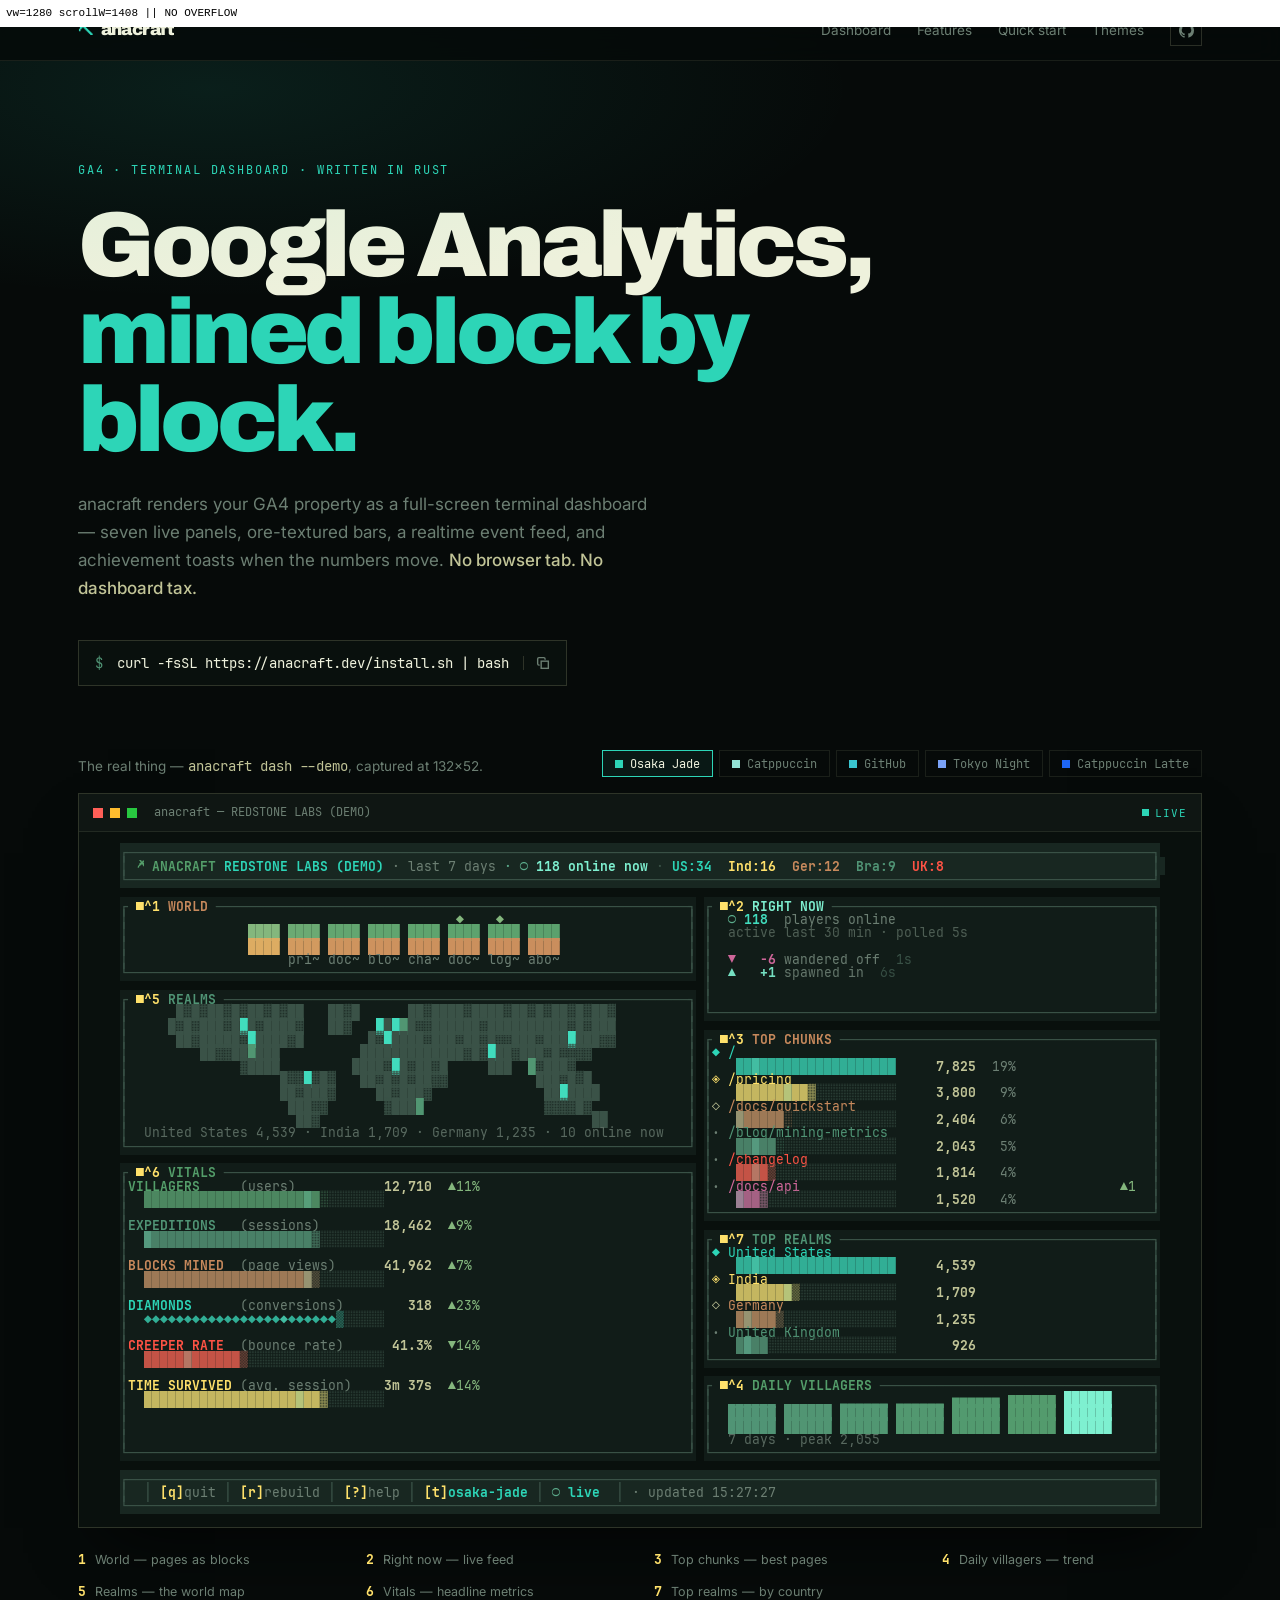
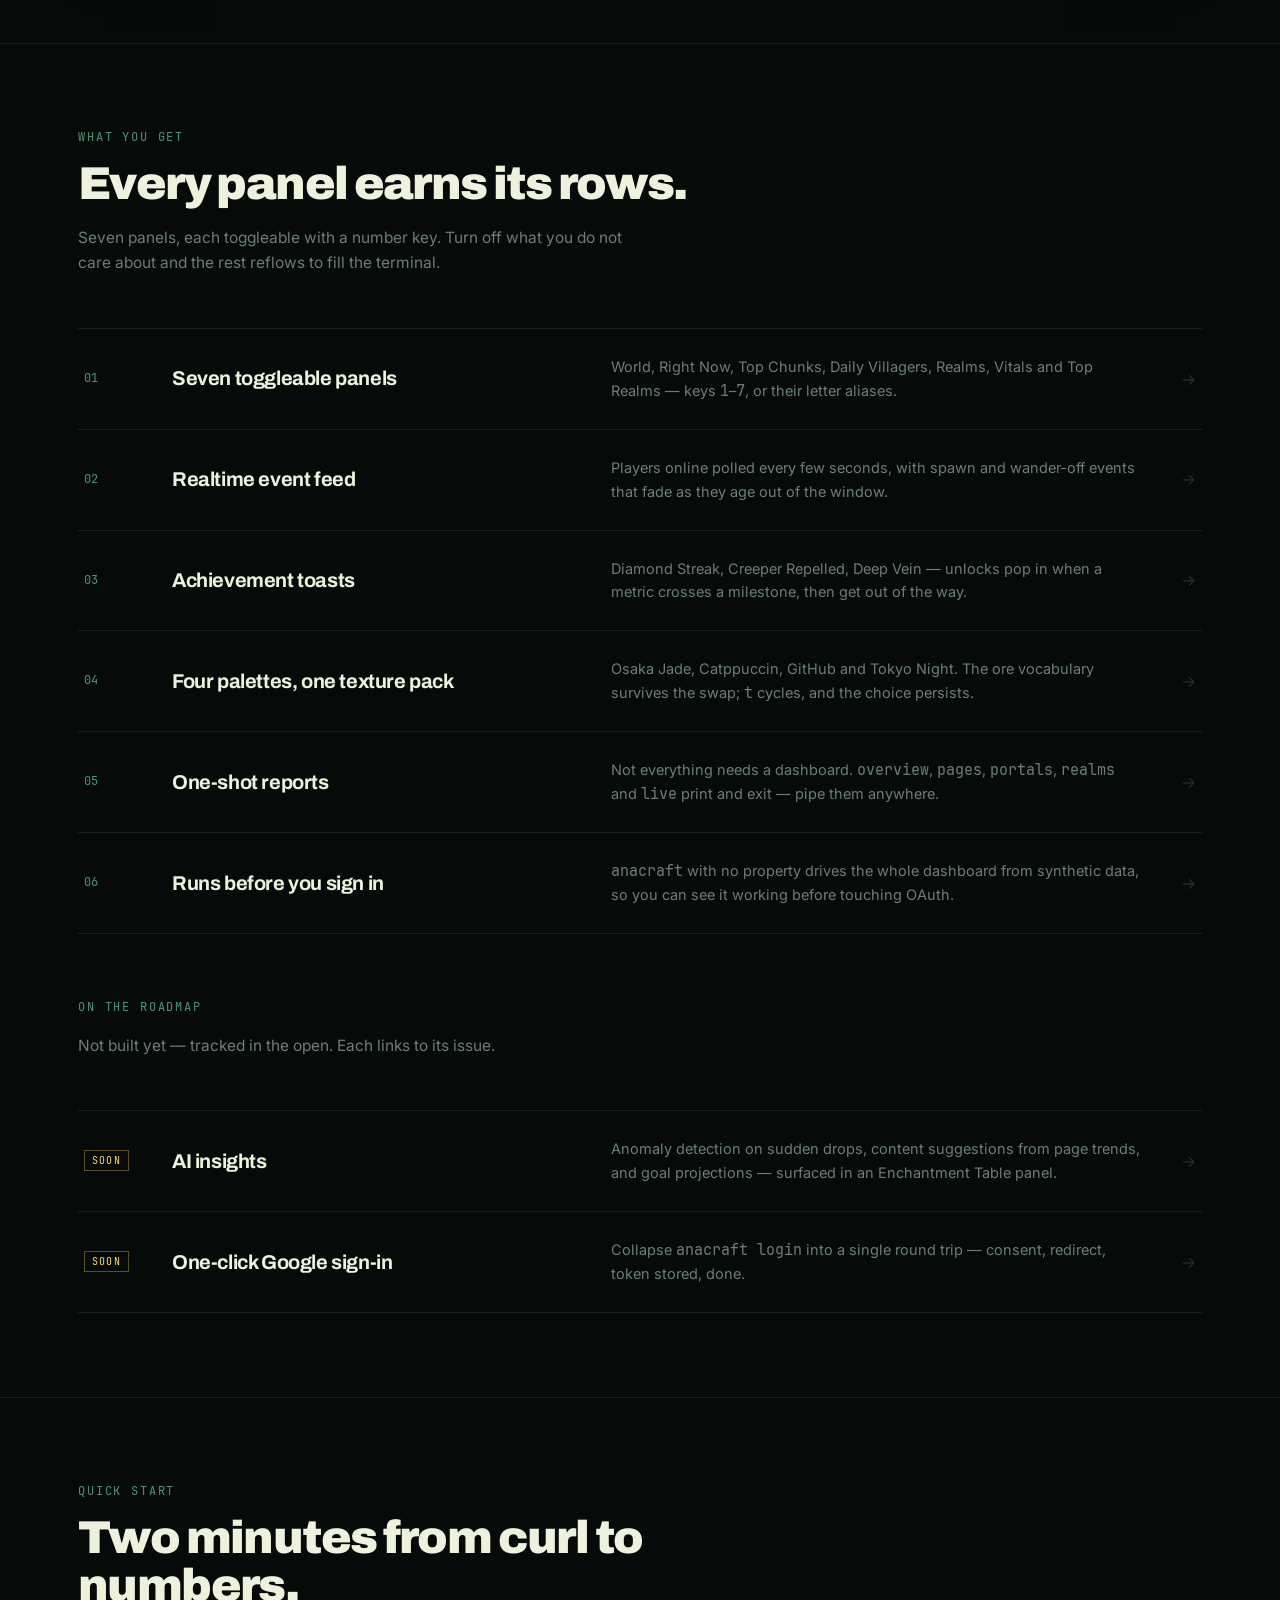
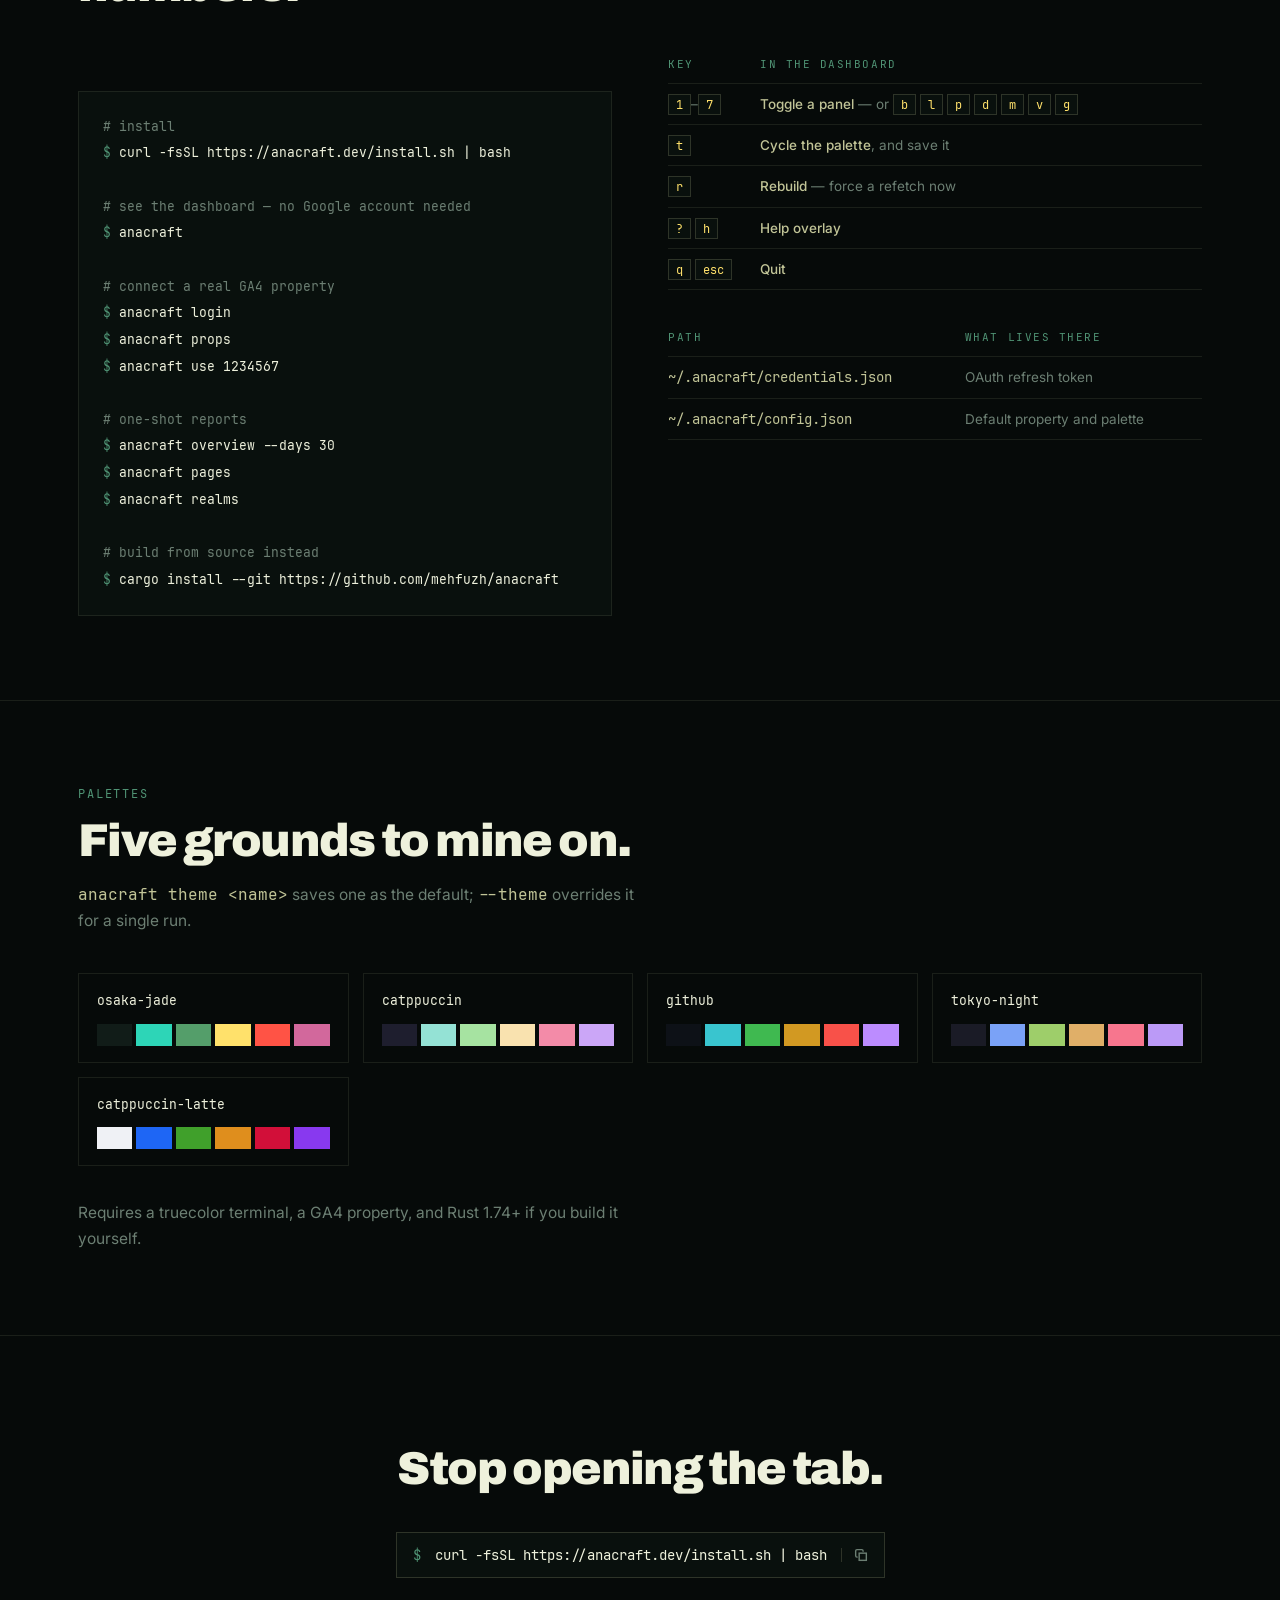
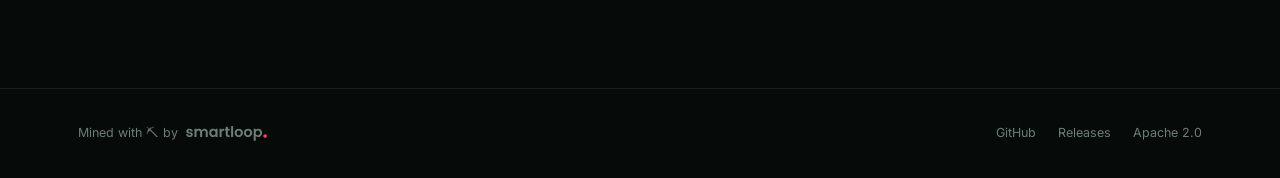
==== docs/_of.html @ c451dbb1 "feat: add catppuccin-latte light theme to website" ====
<!DOCTYPE html>
<html lang="en">
<head>
<meta charset="UTF-8">
<meta name="viewport" content="width=device-width, initial-scale=1.0">
<title>anacraft — Google Analytics, mined block by block</title>
<meta name="description" content="A terminal dashboard for Google Analytics 4. Seven live panels, five palettes, achievement toasts — GA4 without a browser tab.">
<link rel="canonical" href="https://anacraft.dev/">
<meta property="og:type" content="website">
<meta property="og:url" content="https://anacraft.dev/">
<meta property="og:title" content="anacraft — Google Analytics, mined block by block">
<meta property="og:description" content="A terminal dashboard for Google Analytics 4. Seven live panels, five palettes, achievement toasts — GA4 without a browser tab.">
<meta property="og:image" content="https://anacraft.dev/dash.png">
<meta name="twitter:card" content="summary_large_image">
<meta name="twitter:image" content="https://anacraft.dev/dash.png">
<link rel="icon" href="data:image/svg+xml,<svg xmlns='http://www.w3.org/2000/svg' viewBox='0 0 100 100'><text y='.9em' font-size='90'>⛏</text></svg>">
<link rel="preconnect" href="https://fonts.googleapis.com">
<link rel="preconnect" href="https://fonts.gstatic.com" crossorigin>
<link href="https://fonts.googleapis.com/css2?family=Archivo:wght@500;700;900&family=Inter:wght@400;500;600&display=swap" rel="stylesheet">
<style>
  /* JetBrains Mono is self-hosted rather than pulled from Google Fonts, whose
     subsets stop before U+2500 and so carry none of the box, block or shape
     glyphs the dashboard is drawn with. Those fell back to another face at
     1.003x the advance, and over a 130-cell row that drift pulled the borders
     off their corners. The full font has all of them at exactly 0.6em.
     font-display:block, because a character grid briefly invisible beats a
     character grid briefly misaligned. */
  @font-face {
    font-family: 'JetBrains Mono'; font-style: normal; font-weight: 400;
    font-display: block; src: url('fonts/JetBrainsMono-Regular.woff2') format('woff2');
  }
  @font-face {
    font-family: 'JetBrains Mono'; font-style: normal; font-weight: 700;
    font-display: block; src: url('fonts/JetBrainsMono-Bold.woff2') format('woff2');
  }
  :root {
    --ground: #060a09;
    --ink: #09100d;
    --panel: #0d1512;
    --line: rgba(193,196,151,.11);
    --line-2: rgba(193,196,151,.20);
    --fg: #c1c497;
    --white: #eef1dc;
    --dim: #6c7f73;
    --jade: #2dd5b7;
    --jade-deep: #509475;
    --gold: #ffe16b;
    --coral: #ff5345;
    --mono: 'JetBrains Mono', ui-monospace, SFMono-Regular, Menlo, Consolas, monospace;
  }
  * { margin: 0; padding: 0; box-sizing: border-box; }
  html { scroll-behavior: smooth; scroll-padding-top: 84px; }
  body {
    font-family: 'Inter', -apple-system, BlinkMacSystemFont, 'Segoe UI', sans-serif;
    background: var(--ground);
    color: var(--fg);
    line-height: 1.65;
    -webkit-font-smoothing: antialiased;
    overflow-x: hidden;
  }
  a { color: inherit; text-decoration: none; }
  ::selection { background: var(--jade); color: #04120e; }

  .wrap { max-width: 1180px; margin: 0 auto; padding: 0 28px; }

  /* ── nav ───────────────────────────────────────────── */
  nav {
    position: sticky; top: 0; z-index: 50;
    background: rgba(6,10,9,.82);
    backdrop-filter: blur(14px);
    border-bottom: 1px solid var(--line);
  }
  .nav-in { display: flex; align-items: center; gap: 32px; height: 60px; }
  .brand {
    font-family: 'Archivo', sans-serif; font-weight: 900;
    font-size: 17px; letter-spacing: -.03em; color: var(--white);
    display: flex; align-items: center; gap: 8px;
  }
  .brand .pick { color: var(--jade); font-size: 15px; }
  .nav-links { display: flex; align-items: center; gap: 26px; margin-left: auto; font-size: 13.5px; color: var(--dim); }
  .nav-links a { transition: color .15s; }
  .nav-links a:hover { color: var(--white); }
  .nav-gh {
    display: inline-flex; align-items: center; justify-content: center;
    width: 32px; height: 32px; color: var(--dim);
    border: 1px solid var(--line-2);
    transition: border-color .15s, color .15s;
  }
  .nav-gh svg { width: 15px; height: 15px; fill: currentColor; }
  .nav-gh:hover { border-color: var(--jade); color: var(--jade); }
  .nav-gh.heart:hover { border-color: var(--coral); color: var(--coral); }
  /* the two marks read as a pair, not as two more nav links */
  .nav-links .nav-gh + .nav-gh { margin-left: -18px; }
  @media (max-width: 720px) { .nav-links a:not(.nav-gh) { display: none; } }

  /* ── hero ──────────────────────────────────────────── */
  .hero { padding: 100px 0 56px; position: relative; }
  .hero::before {
    content: ''; position: absolute; inset: -20% -10% 40%;
    background: radial-gradient(60% 55% at 22% 30%, rgba(45,213,183,.10), transparent 70%);
    pointer-events: none;
  }
  .eyebrow {
    font-family: var(--mono); font-size: 11.5px; letter-spacing: .16em;
    text-transform: uppercase; color: var(--jade); margin-bottom: 22px;
  }
  h1 {
    font-family: 'Archivo', sans-serif; font-weight: 900;
    font-size: clamp(34px, 7.4vw, 92px); line-height: .95;
    letter-spacing: -.045em; color: var(--white); max-width: 15ch;
  }
  h1 em { font-style: normal; color: var(--jade); }
  .lede {
    margin-top: 26px; max-width: 52ch; font-size: 17px; color: var(--dim);
  }
  .lede b { color: var(--fg); font-weight: 500; }

  .cta { display: flex; flex-wrap: wrap; align-items: center; gap: 14px; margin-top: 38px; }
  .install {
    display: inline-flex; align-items: center; gap: 14px; max-width: 100%;
    text-align: left; flex-wrap: wrap; row-gap: 4px;
    background: var(--ink); border: 1px solid var(--line-2);
    border-radius: 0; padding: 13px 16px; cursor: pointer;
    font-family: var(--mono); font-size: 13.5px;
    transition: border-color .15s, background .15s;
  }
  .install:hover { border-color: var(--jade); background: #0b1512; }
  .install .p { color: var(--jade-deep); }
  .install .c { color: var(--white); overflow-wrap: anywhere; }
  .install .copy {
    display: inline-flex; align-items: center; color: var(--dim);
    border-left: 1px solid var(--line-2); padding-left: 12px;
  }
  .install .copy svg { width: 14px; height: 14px; fill: none; stroke: currentColor;
    stroke-width: 1.6; stroke-linecap: square; }
  .install .copy .tick { display: none; }
  .install:hover .copy { color: var(--jade); }
  .install.done .copy { color: var(--jade); }
  .install.done .copy .sheet { display: none; }
  .install.done .copy .tick { display: block; }

  /* ── dashview ──────────────────────────────────────── */
  .dashview { padding: 8px 0 40px; }
  .dash-head {
    display: flex; align-items: flex-end; gap: 20px; flex-wrap: wrap;
    margin-bottom: 16px;
  }
  .dash-head p { font-size: 13.5px; color: var(--dim); }
  .tabs { display: flex; flex-wrap: wrap; gap: 6px; margin-left: auto; }
  .tabs button {
    font-family: var(--mono); font-size: 11.5px; color: var(--dim);
    background: none; border: 1px solid var(--line); border-radius: 0;
    padding: 5px 12px; cursor: pointer; transition: all .15s;
    display: inline-flex; align-items: center; gap: 7px;
  }
  .tabs button .sw { width: 8px; height: 8px; border-radius: 0; }
  .tabs button:hover { border-color: var(--line-2); color: var(--fg); }
  .tabs button[aria-selected="true"] { color: var(--white); border-color: var(--jade); background: rgba(45,213,183,.07); }

  .term {
    border: 1px solid var(--line-2); border-radius: 0; overflow: hidden;
    box-shadow: 0 30px 70px -30px rgba(0,0,0,.9);
    transition: background .25s;
  }
  .term-bar {
    display: flex; align-items: center; gap: 7px;
    padding: 9px 14px; border-bottom: 1px solid var(--line);
    background: rgba(255,255,255,.025);
  }
  .term-bar i { width: 10px; height: 10px; border-radius: 0; background: var(--line-2); }
  .term-bar i:nth-child(1) { background: #ff5f57; }
  .term-bar i:nth-child(2) { background: #febc2e; }
  .term-bar i:nth-child(3) { background: #28c840; }
  .term-bar span {
    font-family: var(--mono); font-size: 11.5px; color: var(--dim); margin-left: 10px;
  }
  .term-bar .live {
    margin-left: auto; display: inline-flex; align-items: center; gap: 6px;
    font-family: var(--mono); font-size: 11px; color: var(--jade);
    letter-spacing: .1em; text-transform: uppercase;
  }
  .term-bar .live b { width: 7px; height: 7px; border-radius: 0; background: var(--jade); animation: pulse 1.8s ease-in-out infinite; }
  @keyframes pulse { 0%,100% { opacity: 1; transform: scale(1); } 50% { opacity: .35; transform: scale(.75); } }
  .term-scroll { overflow-x: auto; padding: 14px; }
  .dash {
    font-family: var(--mono); font-weight: 400;
    /* Cell backgrounds are painted as one plate underneath a second plate of
       glyphs, the order a terminal composites in. Painting them per-cell
       instead lets each row's background cover the bottom of the row above,
       which both breaks the box-drawing borders into dashes and clips
       descenders — and no line-height escapes that, since the backgrounds
       tile only when the glyphs gap and vice versa. Two plates lets the line
       box sit at 1, where JetBrains Mono's box-drawing joins exactly.

       0.6em advance x 13.3333px puts every column on a whole 8px, so the
       grid stays on the pixel grid too. */
    font-size: clamp(5.6px, 1.14vw, 13.3333px); line-height: 1;
    font-variant-ligatures: none;
    position: relative;
    white-space: pre; display: block; width: max-content;
    padding: 0; margin: 0 auto;
  }
  .dash b { font-weight: 400; }
  .dash .lyr { display: block; white-space: pre; }
  /* The plate order has to be explicit: an absolutely positioned box paints
     above static in-flow siblings, so without this the backgrounds cover the
     glyphs entirely. */
  .dash .bgl { position: absolute; top: 0; left: 0; z-index: 0; color: transparent; }
  .dash .fgl { position: relative; z-index: 1; }
  /* U+26CF is absent from JetBrains Mono, so it falls back to an emoji face
     that is wider than its cells. Pin it to the width the terminal gave it. */
  .dash .wide { display: inline-block; overflow: hidden; vertical-align: top; }
  .dash[hidden] { display: none; }
  .legend {
    display: grid; grid-template-columns: repeat(auto-fit, minmax(240px, 1fr));
    gap: 12px 28px; margin-top: 22px; align-items: start;
    font-size: 12.5px; color: var(--dim);
  }
  .legend div { display: flex; gap: 9px; }
  .legend b { font-family: var(--mono); color: var(--gold); font-weight: 700; flex: none; }

  /* ── sections ──────────────────────────────────────── */
  section { padding: 84px 0; border-top: 1px solid var(--line); }
  .sec-label {
    font-family: var(--mono); font-size: 11.5px; letter-spacing: .16em;
    text-transform: uppercase; color: var(--jade-deep); margin-bottom: 14px;
  }
  h2 {
    font-family: 'Archivo', sans-serif; font-weight: 900;
    font-size: clamp(26px, 4vw, 46px); line-height: 1.04;
    letter-spacing: -.035em; color: var(--white); max-width: 20ch;
  }
  .sec-sub { margin-top: 16px; max-width: 56ch; font-size: 15.5px; color: var(--dim); }

  /* feature rows */
  .rows { margin-top: 52px; border-top: 1px solid var(--line); }
  .row {
    display: grid; grid-template-columns: 64px 1.05fr 1.35fr 28px;
    gap: 24px; align-items: center;
    padding: 26px 6px; border-bottom: 1px solid var(--line);
    transition: background .18s, padding .18s;
  }
  .row:hover { background: rgba(45,213,183,.035); }
  .row .n { font-family: var(--mono); font-size: 12px; color: var(--jade-deep); }
  .row h3 {
    font-family: 'Archivo', sans-serif; font-weight: 700; font-size: 20px;
    letter-spacing: -.02em; color: var(--white);
  }
  .row p { font-size: 14.5px; color: var(--dim); }
  .row .arw { justify-self: end; color: var(--line-2); transition: color .18s, transform .18s; }
  .row:hover .arw { color: var(--jade); transform: translateX(4px); }
  @media (max-width: 760px) {
    .row { grid-template-columns: 40px 1fr; }
    .row .arw { display: none; }
    .row p { grid-column: 2; }
  }

  .row.soon { text-decoration: none; }
  .row.soon:hover { background: rgba(255,225,107,.045); }
  .row.soon:hover .arw { color: var(--gold); }
  .tag {
    font-family: var(--mono); font-size: 10px; letter-spacing: .12em;
    text-transform: uppercase; color: var(--gold);
    border: 1px solid rgba(255,225,107,.32); padding: 3px 7px; white-space: nowrap;
  }

  /* code block */
  .code {
    background: var(--ink); border: 1px solid var(--line);
    border-radius: 0; padding: 22px 24px; overflow-x: auto;
    font-family: var(--mono); font-size: 13px; line-height: 2.05;
    margin-top: 36px;
  }
  .code .c { color: var(--jade-deep); }
  .code .d { color: var(--dim); }
  .code .w { color: var(--white); }

  /* two-up */
  .two { display: grid; grid-template-columns: 1fr 1fr; gap: 56px; margin-top: 44px; }
  @media (max-width: 820px) { .two { grid-template-columns: 1fr; gap: 40px; } }
  .keys { width: 100%; border-collapse: collapse; font-size: 13.5px; }
  .keys th {
    text-align: left; font-family: var(--mono); font-weight: 400; font-size: 11px;
    letter-spacing: .14em; text-transform: uppercase; color: var(--jade-deep);
    padding-bottom: 10px; border-bottom: 1px solid var(--line);
  }
  .keys td { padding: 9px 0; border-bottom: 1px solid var(--line); color: var(--dim); }
  .keys td:first-child { width: 92px; }
  .keys kbd {
    font-family: var(--mono); font-size: 11.5px; color: var(--gold);
    border: 1px solid var(--line-2); border-radius: 0; padding: 2px 7px;
    background: var(--ink);
  }
  .keys td b { color: var(--fg); font-weight: 500; }

  /* palettes */
  .pals { display: grid; grid-template-columns: repeat(auto-fit, minmax(230px, 1fr)); gap: 14px; margin-top: 40px; }
  .pal { border: 1px solid var(--line); border-radius: 0; padding: 16px 18px; }
  .pal .nm { font-family: var(--mono); font-size: 13px; color: var(--white); }
  .pal .sw { display: flex; gap: 4px; margin-top: 12px; }
  .pal .sw i { width: 100%; height: 22px; border-radius: 0; }

  /* closing cta */
  .close { text-align: center; padding: 110px 0; border-top: 1px solid var(--line); }
  .close h2 { margin: 0 auto; max-width: 16ch; }
  .close .cta { justify-content: center; }

  footer {
    border-top: 1px solid var(--line); padding: 34px 0;
    display: flex; flex-wrap: wrap; gap: 16px; align-items: center;
    font-size: 12.5px; color: var(--dim);
  }
  footer .r { margin-left: auto; display: flex; gap: 22px; }
  footer a:hover { color: var(--jade); }
  footer .by { display: inline-flex; align-items: center; gap: 8px; }
  .sl { display: inline-flex; align-items: center; color: var(--dim); transition: color .15s; }
  .sl:hover { color: var(--white); }
  .sl-logo { height: 15px; width: auto; display: block; }

  @media (max-width: 560px) {
    .wrap { padding: 0 18px; }
    .hero { padding: 64px 0 40px; }
    section { padding: 60px 0; }
    .close { padding: 76px 0; }
    .install { font-size: 12px; padding: 12px 14px; gap: 10px; }
    .dash-head { gap: 12px; }
    .tabs { margin-left: 0; }
    .code { font-size: 11.5px; padding: 18px 16px; }
    footer .r { margin-left: 0; flex-wrap: wrap; }
  }
</style>
</head>
<body>

<nav>
  <div class="wrap nav-in">
    <a class="brand" href="/"><span class="pick">⛏</span> anacraft</a>
    <div class="nav-links">
      <a href="#dashboard">Dashboard</a>
      <a href="#features">Features</a>
      <a href="#start">Quick start</a>
      <a href="#themes">Themes</a>

      <a class="nav-gh" href="https://github.com/mehfuzh/anacraft" aria-label="anacraft on GitHub"><svg viewBox="0 0 16 16" aria-hidden="true"><path d="M8 0C3.58 0 0 3.58 0 8c0 3.54 2.29 6.53 5.47 7.59.4.07.55-.17.55-.38 0-.19-.01-.82-.01-1.49-2.01.37-2.53-.49-2.69-.94-.09-.23-.48-.94-.82-1.13-.28-.15-.68-.52-.01-.53.63-.01 1.08.58 1.23.82.72 1.21 1.87.87 2.33.66.07-.52.28-.87.51-1.07-1.78-.2-3.64-.89-3.64-3.95 0-.87.31-1.59.82-2.15-.08-.2-.36-1.02.08-2.12 0 0 .67-.21 2.2.82A7.64 7.64 0 0 1 8 3.87c.68 0 1.36.09 2 .26 1.53-1.04 2.2-.82 2.2-.82.44 1.1.16 1.92.08 2.12.51.56.82 1.27.82 2.15 0 3.07-1.87 3.75-3.65 3.95.29.25.54.73.54 1.48 0 1.07-.01 1.93-.01 2.2 0 .21.15.46.55.38A8.01 8.01 0 0 0 16 8c0-4.42-3.58-8-8-8Z"/></svg></a>
    </div>
  </div>
</nav>

<header class="hero">
  <div class="wrap">
    <div class="eyebrow">GA4 · terminal dashboard · written in Rust</div>
    <h1>Google Analytics, <em>mined block by block.</em></h1>
    <p class="lede">
      anacraft renders your GA4 property as a full-screen terminal dashboard —
      seven live panels, ore-textured bars, a realtime event feed, and achievement
      toasts when the numbers move. <b>No browser tab. No dashboard tax.</b>
    </p>
    <div class="cta">
      <button class="install" onclick="cp(this)">
        <span class="p">$</span>
        <span class="c">curl -fsSL https://anacraft.dev/install.sh | bash</span>
        <span class="copy" aria-label="Copy install command"><svg viewBox="0 0 16 16" aria-hidden="true"><g class="sheet"><rect x="5.9" y="5.9" width="8.2" height="8.2"/><path d="M10.4 3.4a1.5 1.5 0 0 0-1.5-1.5H3.4a1.5 1.5 0 0 0-1.5 1.5v5.5a1.5 1.5 0 0 0 1.5 1.5"/></g><path class="tick" d="M3 8.6l3.2 3.2L13 4.8"/></svg></span>
      </button>
    </div>
  </div>
</header>

<div class="dashview" id="dashboard">
  <div class="wrap">
    <div class="dash-head">
      <p>The real thing — <code style="font-family:var(--mono);color:var(--fg)">anacraft dash --demo</code>, captured at 132×52.</p>
      <div class="tabs" role="tablist">
        <button role="tab" aria-selected="true" data-theme="osaka-jade" data-bg="#09100d"><span class="sw" style="background:#2dd5b7"></span>Osaka Jade</button>
        <button role="tab" aria-selected="false" data-theme="catppuccin" data-bg="#11111b"><span class="sw" style="background:#94e2d5"></span>Catppuccin</button>
        <button role="tab" aria-selected="false" data-theme="github" data-bg="#010409"><span class="sw" style="background:#39c5cf"></span>GitHub</button>
        <button role="tab" aria-selected="false" data-theme="tokyo-night" data-bg="#161823"><span class="sw" style="background:#7aa2f7"></span>Tokyo Night</button>
        <button role="tab" aria-selected="false" data-theme="catppuccin-latte" data-bg="#eff1f5"><span class="sw" style="background:#1e66f5"></span>Catppuccin Latte</button>
      </div>
    </div>
    <div class="term" id="term" style="background:#09100d">
      <div class="term-bar">
        <i></i><i></i><i></i>
        <span>anacraft — REDSTONE LABS (DEMO)</span>
        <span class="live"><b></b> live</span>
      </div>
      <div class="term-scroll">
<pre class="dash" data-theme="osaka-jade"><span class="lyr bgl" aria-hidden="true"> <b style="background:#182721">┌────────────────────────────────────────────────────────────────────────────────────────────────────────────────────────────────┐</b> 
 <b style="background:#182721">│</b><b style="background:#182721"> ⛏ ANACRAFT </b><b style="background:#182721">REDSTONE LABS (DEMO) </b><b style="background:#182721">· last 7 days </b><b style="background:#182721">· ○ </b><b style="background:#182721">118 online now</b><b style="background:#182721"> · </b><b style="background:#182721">US:34</b><b style="background:#182721">  </b><b style="background:#182721">Ind:16</b><b style="background:#182721">  </b><b style="background:#182721">Ger:12</b><b style="background:#182721">  </b><b style="background:#182721">Bra:9</b><b style="background:#182721">  </b><b style="background:#182721">UK:8</b><b style="background:#182721">                          </b><b style="background:#182721">│</b> 
 <b style="background:#182721">└────────────────────────────────────────────────────────────────────────────────────────────────────────────────────────────────┘</b> 
                                                                                                                                    
 <b style="background:#111c18">┌</b><b style="background:#111c18"> ■^1 </b><b style="background:#111c18">WORLD </b><b style="background:#111c18">───────────────────────────────────────────────────────────┐</b> <b style="background:#111c18">┌</b><b style="background:#111c18"> ■^2 </b><b style="background:#111c18">RIGHT NOW </b><b style="background:#111c18">────────────────────────────────────────┐</b> 
 <b style="background:#111c18">│</b><b style="background:#111c18">               </b><b style="background:#111c18">    </b><b style="background:#111c18"> </b><b style="background:#111c18">    </b><b style="background:#111c18"> </b><b style="background:#111c18">    </b><b style="background:#111c18"> </b><b style="background:#111c18">    </b><b style="background:#111c18"> </b><b style="background:#111c18">    </b><b style="background:#111c18"> </b><b style="background:#111c18"> ◆  </b><b style="background:#111c18"> </b><b style="background:#111c18"> ◆  </b><b style="background:#111c18"> </b><b style="background:#111c18">    </b><b style="background:#111c18">                </b><b style="background:#111c18">│</b> <b style="background:#111c18">│</b><b style="background:#111c18">  ○ </b><b style="background:#111c18">118</b><b style="background:#111c18">  players online</b><b style="background:#111c18">                                </b><b style="background:#111c18">│</b> 
 <b style="background:#111c18">│</b><b style="background:#111c18">               </b><b style="background:#111c18">████</b><b style="background:#111c18"> </b><b style="background:#111c18">████</b><b style="background:#111c18"> </b><b style="background:#111c18">████</b><b style="background:#111c18"> </b><b style="background:#111c18">████</b><b style="background:#111c18"> </b><b style="background:#111c18">████</b><b style="background:#111c18"> </b><b style="background:#111c18">████</b><b style="background:#111c18"> </b><b style="background:#111c18">████</b><b style="background:#111c18"> </b><b style="background:#111c18">████</b><b style="background:#111c18">                </b><b style="background:#111c18">│</b> <b style="background:#111c18">│</b><b style="background:#111c18">  active last 30 min · polled 5s</b><b style="background:#111c18">                       </b><b style="background:#111c18">│</b> 
 <b style="background:#111c18">│</b><b style="background:#111c18">               </b><b style="background:#111c18">████</b><b style="background:#111c18"> </b><b style="background:#111c18">████</b><b style="background:#111c18"> </b><b style="background:#111c18">████</b><b style="background:#111c18"> </b><b style="background:#111c18">████</b><b style="background:#111c18"> </b><b style="background:#111c18">████</b><b style="background:#111c18"> </b><b style="background:#111c18">████</b><b style="background:#111c18"> </b><b style="background:#111c18">████</b><b style="background:#111c18"> </b><b style="background:#111c18">████</b><b style="background:#111c18">                </b><b style="background:#111c18">│</b> <b style="background:#111c18">│</b><b style="background:#111c18">                                                       </b><b style="background:#111c18">│</b> 
 <b style="background:#111c18">│</b><b style="background:#111c18">               </b><b style="background:#111c18">    </b><b style="background:#111c18"> </b><b style="background:#111c18">pri~</b><b style="background:#111c18"> </b><b style="background:#111c18">doc~</b><b style="background:#111c18"> </b><b style="background:#111c18">blo~</b><b style="background:#111c18"> </b><b style="background:#111c18">cha~</b><b style="background:#111c18"> </b><b style="background:#111c18">doc~</b><b style="background:#111c18"> </b><b style="background:#111c18">log~</b><b style="background:#111c18"> </b><b style="background:#111c18">abo~</b><b style="background:#111c18">                </b><b style="background:#111c18">│</b> <b style="background:#111c18">│</b><b style="background:#111c18">  ▼ </b><b style="background:#111c18">  -6 </b><b style="background:#111c18">wandered off</b><b style="background:#111c18">  1s</b><b style="background:#111c18">                              </b><b style="background:#111c18">│</b> 
 <b style="background:#111c18">└──────────────────────────────────────────────────────────────────────┘</b> <b style="background:#111c18">│</b><b style="background:#111c18">  ▲ </b><b style="background:#111c18">  +1 </b><b style="background:#111c18">spawned in</b><b style="background:#111c18">  6s</b><b style="background:#111c18">                                </b><b style="background:#111c18">│</b> 
                                                                          <b style="background:#111c18">│</b><b style="background:#111c18">                                                       </b><b style="background:#111c18">│</b> 
 <b style="background:#111c18">┌</b><b style="background:#111c18"> ■^5 </b><b style="background:#111c18">REALMS </b><b style="background:#111c18">──────────────────────────────────────────────────────────┐</b> <b style="background:#111c18">│</b><b style="background:#111c18">                                                       </b><b style="background:#111c18">│</b> 
 <b style="background:#111c18">│</b><b style="background:#111c18">      </b><b style="background:#111c18">█▓█▓██▓█▓██▓█▓██</b><b style="background:#111c18">   </b><b style="background:#111c18">██▓█</b><b style="background:#111c18">      </b><b style="background:#111c18">██▓████▓████▓██▓█▓██▓█▓██▓</b><b style="background:#111c18">         </b><b style="background:#111c18">│</b> <b style="background:#111c18">└───────────────────────────────────────────────────────┘</b> 
 <b style="background:#111c18">│</b><b style="background:#111c18">     </b><b style="background:#111c18">█▓█▓███▓█</b><b style="background:#111c18">█</b><b style="background:#111c18">█▓████▓</b><b style="background:#111c18">   </b><b style="background:#111c18">██▓</b><b style="background:#111c18">   </b><b style="background:#111c18">█</b><b style="background:#111c18">█</b><b style="background:#111c18">█</b><b style="background:#111c18">█</b><b style="background:#111c18">█▓▓██████▓██████████▓█▓███</b><b style="background:#111c18">         </b><b style="background:#111c18">│</b>                                                           
 <b style="background:#111c18">│</b><b style="background:#111c18">      </b><b style="background:#111c18">██▓█████▓</b><b style="background:#111c18">█</b><b style="background:#111c18">████▓█</b><b style="background:#111c18">        </b><b style="background:#111c18">█▓</b><b style="background:#111c18">█</b><b style="background:#111c18">████▓███▓██▓█▓▓███▓███</b><b style="background:#111c18">█</b><b style="background:#111c18">███▓▓</b><b style="background:#111c18">         </b><b style="background:#111c18">│</b> <b style="background:#111c18">┌</b><b style="background:#111c18"> ■^3 </b><b style="background:#111c18">TOP CHUNKS </b><b style="background:#111c18">───────────────────────────────────────┐</b> 
 <b style="background:#111c18">│</b><b style="background:#111c18">         </b><b style="background:#111c18">██▓▓██</b><b style="background:#111c18">█</b><b style="background:#111c18">███</b><b style="background:#111c18">          </b><b style="background:#111c18">█████████████▓█▓</b><b style="background:#111c18">█</b><b style="background:#111c18">██▓███▓█▓▓▓▓</b><b style="background:#111c18">            </b><b style="background:#111c18">│</b> <b style="background:#111c18">│</b><b style="background:#111c18">◆ </b><b style="background:#111c18">/                                              </b><b style="background:#111c18">      </b><b style="background:#111c18">│</b> 
 <b style="background:#111c18">│</b><b style="background:#111c18">              </b><b style="background:#111c18">▓████</b><b style="background:#111c18">         </b><b style="background:#111c18">████▓</b><b style="background:#111c18">█</b><b style="background:#111c18">█▓██▓█</b><b style="background:#111c18">     </b><b style="background:#111c18">███</b><b style="background:#111c18">  </b><b style="background:#111c18">█</b><b style="background:#111c18">▓███▓</b><b style="background:#111c18">              </b><b style="background:#111c18">│</b> <b style="background:#111c18">│</b><b style="background:#111c18">   </b><b style="background:#111c18">██</b><b style="background:#111c18">█</b><b style="background:#111c18">█████████████████</b><b style="background:#111c18">     7,825</b><b style="background:#111c18">  19%</b><b style="background:#111c18">                 </b><b style="background:#111c18">│</b> 
 <b style="background:#111c18">│</b><b style="background:#111c18">                   </b><b style="background:#111c18">█▓▓</b><b style="background:#111c18">█</b><b style="background:#111c18">▓█▓</b><b style="background:#111c18">   </b><b style="background:#111c18">██▓█▓█▓██▓▓</b><b style="background:#111c18">           </b><b style="background:#111c18">███▓█▓█</b><b style="background:#111c18">            </b><b style="background:#111c18">│</b> <b style="background:#111c18">│</b><b style="background:#111c18">◈ </b><b style="background:#111c18">/pricing                                       </b><b style="background:#111c18">      </b><b style="background:#111c18">│</b> 
 <b style="background:#111c18">│</b><b style="background:#111c18">                   </b><b style="background:#111c18">██▓███▓</b><b style="background:#111c18">     </b><b style="background:#111c18">██▓███▓</b><b style="background:#111c18">              </b><b style="background:#111c18">██</b><b style="background:#111c18">█</b><b style="background:#111c18">████</b><b style="background:#111c18">           </b><b style="background:#111c18">│</b> <b style="background:#111c18">│</b><b style="background:#111c18">   </b><b style="background:#111c18">██████</b><b style="background:#111c18">█</b><b style="background:#111c18">██</b><b style="background:#111c18">▓</b><b style="background:#111c18">░░░░░░░░░░</b><b style="background:#111c18">     3,800</b><b style="background:#111c18">   9%</b><b style="background:#111c18">                 </b><b style="background:#111c18">│</b> 
 <b style="background:#111c18">│</b><b style="background:#111c18">                    </b><b style="background:#111c18">███▓▓</b><b style="background:#111c18">       </b><b style="background:#111c18">▓███</b><b style="background:#111c18">█</b><b style="background:#111c18">               </b><b style="background:#111c18">▓▓▓▓█▓</b><b style="background:#111c18">            </b><b style="background:#111c18">│</b> <b style="background:#111c18">│</b><b style="background:#111c18">◇ </b><b style="background:#111c18">/docs/quickstart                               </b><b style="background:#111c18">      </b><b style="background:#111c18">│</b> 
 <b style="background:#111c18">│</b><b style="background:#111c18">                     </b><b style="background:#111c18">██▓</b><b style="background:#111c18">                                  </b><b style="background:#111c18">██</b><b style="background:#111c18">          </b><b style="background:#111c18">│</b> <b style="background:#111c18">│</b><b style="background:#111c18">   </b><b style="background:#111c18">█</b><b style="background:#111c18">█████</b><b style="background:#111c18">░</b><b style="background:#111c18">░░░░░░░░░░░░░</b><b style="background:#111c18">     2,404</b><b style="background:#111c18">   6%</b><b style="background:#111c18">                 </b><b style="background:#111c18">│</b> 
 <b style="background:#111c18">│</b><b style="background:#111c18">  United States 4,539 · India 1,709 · Germany 1,235 · 10 online now</b><b style="background:#111c18">   </b><b style="background:#111c18">│</b> <b style="background:#111c18">│</b><b style="background:#111c18">· </b><b style="background:#111c18">/blog/mining-metrics                           </b><b style="background:#111c18">      </b><b style="background:#111c18">│</b> 
 <b style="background:#111c18">└──────────────────────────────────────────────────────────────────────┘</b> <b style="background:#111c18">│</b><b style="background:#111c18">   </b><b style="background:#111c18">██</b><b style="background:#111c18">█</b><b style="background:#111c18">██</b><b style="background:#111c18">░</b><b style="background:#111c18">░░░░░░░░░░░░░░</b><b style="background:#111c18">     2,043</b><b style="background:#111c18">   5%</b><b style="background:#111c18">                 </b><b style="background:#111c18">│</b> 
                                                                          <b style="background:#111c18">│</b><b style="background:#111c18">· </b><b style="background:#111c18">/changelog                                     </b><b style="background:#111c18">      </b><b style="background:#111c18">│</b> 
 <b style="background:#111c18">┌</b><b style="background:#111c18"> ■^6 </b><b style="background:#111c18">VITALS </b><b style="background:#111c18">──────────────────────────────────────────────────────────┐</b> <b style="background:#111c18">│</b><b style="background:#111c18">   </b><b style="background:#111c18">██</b><b style="background:#111c18">█</b><b style="background:#111c18">█</b><b style="background:#111c18">▒</b><b style="background:#111c18">░░░░░░░░░░░░░░░</b><b style="background:#111c18">     1,814</b><b style="background:#111c18">   4%</b><b style="background:#111c18">                 </b><b style="background:#111c18">│</b> 
 <b style="background:#111c18">│</b><b style="background:#111c18">VILLAGERS     </b><b style="background:#111c18">(users)       </b><b style="background:#111c18">    12,710  </b><b style="background:#111c18">▲11%</b><b style="background:#111c18">                          </b><b style="background:#111c18">│</b> <b style="background:#111c18">│</b><b style="background:#111c18">· </b><b style="background:#111c18">/docs/api                                      </b><b style="background:#111c18">  ▲1</b><b style="background:#111c18">  </b><b style="background:#111c18">│</b> 
 <b style="background:#111c18">│</b><b style="background:#111c18">  </b><b style="background:#111c18">████████████████████</b><b style="background:#111c18">█</b><b style="background:#111c18">█</b><b style="background:#111c18">░</b><b style="background:#111c18">░░░░░░░</b><b style="background:#111c18">                                      </b><b style="background:#111c18">│</b> <b style="background:#111c18">│</b><b style="background:#111c18">   </b><b style="background:#111c18">█</b><b style="background:#111c18">██</b><b style="background:#111c18">▓</b><b style="background:#111c18">░░░░░░░░░░░░░░░░</b><b style="background:#111c18">     1,520</b><b style="background:#111c18">   4%</b><b style="background:#111c18">                 </b><b style="background:#111c18">│</b> 
 <b style="background:#111c18">│</b><b style="background:#111c18">                                                                      </b><b style="background:#111c18">│</b> <b style="background:#111c18">└───────────────────────────────────────────────────────┘</b> 
 <b style="background:#111c18">│</b><b style="background:#111c18">EXPEDITIONS   </b><b style="background:#111c18">(sessions)    </b><b style="background:#111c18">    18,462  </b><b style="background:#111c18">▲9%</b><b style="background:#111c18">                           </b><b style="background:#111c18">│</b>                                                           
 <b style="background:#111c18">│</b><b style="background:#111c18">  </b><b style="background:#111c18">█</b><b style="background:#111c18">████████████████████</b><b style="background:#111c18">▓</b><b style="background:#111c18">░░░░░░░░</b><b style="background:#111c18">                                      </b><b style="background:#111c18">│</b> <b style="background:#111c18">┌</b><b style="background:#111c18"> ■^7 </b><b style="background:#111c18">TOP REALMS </b><b style="background:#111c18">───────────────────────────────────────┐</b> 
 <b style="background:#111c18">│</b><b style="background:#111c18">                                                                      </b><b style="background:#111c18">│</b> <b style="background:#111c18">│</b><b style="background:#111c18">◆ </b><b style="background:#111c18">United States                                  </b><b style="background:#111c18">      </b><b style="background:#111c18">│</b> 
 <b style="background:#111c18">│</b><b style="background:#111c18">BLOCKS MINED  </b><b style="background:#111c18">(page views)  </b><b style="background:#111c18">    41,962  </b><b style="background:#111c18">▲7%</b><b style="background:#111c18">                           </b><b style="background:#111c18">│</b> <b style="background:#111c18">│</b><b style="background:#111c18">   </b><b style="background:#111c18">██</b><b style="background:#111c18">█</b><b style="background:#111c18">█████████████████</b><b style="background:#111c18">     4,539</b><b style="background:#111c18">                      </b><b style="background:#111c18">│</b> 
 <b style="background:#111c18">│</b><b style="background:#111c18">  </b><b style="background:#111c18">████████████████████</b><b style="background:#111c18">█</b><b style="background:#111c18">▒</b><b style="background:#111c18">░░░░░░░░</b><b style="background:#111c18">                                      </b><b style="background:#111c18">│</b> <b style="background:#111c18">│</b><b style="background:#111c18">◈ </b><b style="background:#111c18">India                                          </b><b style="background:#111c18">      </b><b style="background:#111c18">│</b> 
 <b style="background:#111c18">│</b><b style="background:#111c18">                                                                      </b><b style="background:#111c18">│</b> <b style="background:#111c18">│</b><b style="background:#111c18">   </b><b style="background:#111c18">██████</b><b style="background:#111c18">█</b><b style="background:#111c18">▒</b><b style="background:#111c18">░░░░░░░░░░░░</b><b style="background:#111c18">     1,709</b><b style="background:#111c18">                      </b><b style="background:#111c18">│</b> 
 <b style="background:#111c18">│</b><b style="background:#111c18">DIAMONDS      </b><b style="background:#111c18">(conversions) </b><b style="background:#111c18">       318  </b><b style="background:#111c18">▲23%</b><b style="background:#111c18">                          </b><b style="background:#111c18">│</b> <b style="background:#111c18">│</b><b style="background:#111c18">◇ </b><b style="background:#111c18">Germany                                        </b><b style="background:#111c18">      </b><b style="background:#111c18">│</b> 
 <b style="background:#111c18">│</b><b style="background:#111c18">  </b><b style="background:#111c18">◆◆◆◆◆◆◆◆◆◆◆◆◆◆◆◆◆</b><b style="background:#111c18">◆</b><b style="background:#111c18">◆◆◆◆◆◆</b><b style="background:#111c18">▒</b><b style="background:#111c18">░░░░░</b><b style="background:#111c18">                                      </b><b style="background:#111c18">│</b> <b style="background:#111c18">│</b><b style="background:#111c18">   </b><b style="background:#111c18">█</b><b style="background:#111c18">█</b><b style="background:#111c18">███</b><b style="background:#111c18">▒</b><b style="background:#111c18">░░░░░░░░░░░░░░</b><b style="background:#111c18">     1,235</b><b style="background:#111c18">                      </b><b style="background:#111c18">│</b> 
 <b style="background:#111c18">│</b><b style="background:#111c18">                                                                      </b><b style="background:#111c18">│</b> <b style="background:#111c18">│</b><b style="background:#111c18">· </b><b style="background:#111c18">United Kingdom                                 </b><b style="background:#111c18">      </b><b style="background:#111c18">│</b> 
 <b style="background:#111c18">│</b><b style="background:#111c18">CREEPER RATE  </b><b style="background:#111c18">(bounce rate) </b><b style="background:#111c18">     41.3%  </b><b style="background:#111c18">▼14%</b><b style="background:#111c18">                          </b><b style="background:#111c18">│</b> <b style="background:#111c18">│</b><b style="background:#111c18">   </b><b style="background:#111c18">█</b><b style="background:#111c18">█</b><b style="background:#111c18">██</b><b style="background:#111c18">░░░░░░░░░░░░░░░░</b><b style="background:#111c18">       926</b><b style="background:#111c18">                      </b><b style="background:#111c18">│</b> 
 <b style="background:#111c18">│</b><b style="background:#111c18">  </b><b style="background:#111c18">█████</b><b style="background:#111c18">█</b><b style="background:#111c18">██████</b><b style="background:#111c18">▒</b><b style="background:#111c18">░░░░░░░░░░░░░░░░░</b><b style="background:#111c18">                                      </b><b style="background:#111c18">│</b> <b style="background:#111c18">└───────────────────────────────────────────────────────┘</b> 
 <b style="background:#111c18">│</b><b style="background:#111c18">                                                                      </b><b style="background:#111c18">│</b>                                                           
 <b style="background:#111c18">│</b><b style="background:#111c18">TIME SURVIVED </b><b style="background:#111c18">(avg. session)</b><b style="background:#111c18">    3m 37s  </b><b style="background:#111c18">▲14%</b><b style="background:#111c18">                          </b><b style="background:#111c18">│</b> <b style="background:#111c18">┌</b><b style="background:#111c18"> ■^4 </b><b style="background:#111c18">DAILY VILLAGERS </b><b style="background:#111c18">──────────────────────────────────┐</b> 
 <b style="background:#111c18">│</b><b style="background:#111c18">  </b><b style="background:#111c18">███████████████████</b><b style="background:#111c18">█</b><b style="background:#111c18">██</b><b style="background:#111c18">▓</b><b style="background:#111c18">░░░░░░░</b><b style="background:#111c18">                                      </b><b style="background:#111c18">│</b> <b style="background:#111c18">│</b><b style="background:#111c18">  </b><b style="background:#111c18">▁▁▁▁▁▁</b><b style="background:#111c18"> </b><b style="background:#111c18">      </b><b style="background:#111c18"> </b><b style="background:#111c18">▂▂▂▂▂▂</b><b style="background:#111c18"> </b><b style="background:#111c18">▂▂▂▂▂▂</b><b style="background:#111c18"> </b><b style="background:#111c18">▅▅▅▅▅▅</b><b style="background:#111c18"> </b><b style="background:#111c18">▆▆▆▆▆▆</b><b style="background:#111c18"> </b><b style="background:#111c18">██████</b><b style="background:#111c18">     </b><b style="background:#111c18">│</b> 
 <b style="background:#111c18">│</b><b style="background:#111c18">                                                                      </b><b style="background:#111c18">│</b> <b style="background:#111c18">│</b><b style="background:#111c18">  </b><b style="background:#111c18">██████</b><b style="background:#111c18"> </b><b style="background:#111c18">██████</b><b style="background:#111c18"> </b><b style="background:#111c18">██████</b><b style="background:#111c18"> </b><b style="background:#111c18">██████</b><b style="background:#111c18"> </b><b style="background:#111c18">██████</b><b style="background:#111c18"> </b><b style="background:#111c18">██████</b><b style="background:#111c18"> </b><b style="background:#111c18">██████</b><b style="background:#111c18">     </b><b style="background:#111c18">│</b> 
 <b style="background:#111c18">│</b><b style="background:#111c18">                                                                      </b><b style="background:#111c18">│</b> <b style="background:#111c18">│</b><b style="background:#111c18">  </b><b style="background:#111c18">██████</b><b style="background:#111c18"> </b><b style="background:#111c18">██████</b><b style="background:#111c18"> </b><b style="background:#111c18">██████</b><b style="background:#111c18"> </b><b style="background:#111c18">██████</b><b style="background:#111c18"> </b><b style="background:#111c18">██████</b><b style="background:#111c18"> </b><b style="background:#111c18">██████</b><b style="background:#111c18"> </b><b style="background:#111c18">██████</b><b style="background:#111c18">     </b><b style="background:#111c18">│</b> 
 <b style="background:#111c18">│</b><b style="background:#111c18">                                                                      </b><b style="background:#111c18">│</b> <b style="background:#111c18">│</b><b style="background:#111c18">  7 days · peak 2,055</b><b style="background:#111c18">                                  </b><b style="background:#111c18">│</b> 
 <b style="background:#111c18">└──────────────────────────────────────────────────────────────────────┘</b> <b style="background:#111c18">└───────────────────────────────────────────────────────┘</b> 
                                                                                                                                    
 <b style="background:#182721">┌────────────────────────────────────────────────────────────────────────────────────────────────────────────────────────────────┐</b> 
 <b style="background:#182721">│</b><b style="background:#182721"> </b><b style="background:#182721"> │ </b><b style="background:#182721">[q]</b><b style="background:#182721">quit</b><b style="background:#182721"> │ </b><b style="background:#182721">[r]</b><b style="background:#182721">rebuild</b><b style="background:#182721"> │ </b><b style="background:#182721">[?]</b><b style="background:#182721">help</b><b style="background:#182721"> │ </b><b style="background:#182721">[t]</b><b style="background:#182721">osaka-jade</b><b style="background:#182721"> │ </b><b style="background:#182721">○</b><b style="background:#182721"> live</b><b style="background:#182721"> </b><b style="background:#182721"> │ </b><b style="background:#182721">· updated 15:27:27</b><b style="background:#182721">                                               </b><b style="background:#182721">│</b> 
 <b style="background:#182721">└────────────────────────────────────────────────────────────────────────────────────────────────────────────────────────────────┘</b> </span><span class="lyr fgl"> <b style="color:#3a5247">┌────────────────────────────────────────────────────────────────────────────────────────────────────────────────────────────────┐</b> 
 <b style="color:#3a5247">│</b><b style="color:#549e6a;font-weight:700"> <i class="wide" style="width:0.6em">⛏</i> ANACRAFT </b><b style="color:#2dd5b7;font-weight:700">REDSTONE LABS (DEMO) </b><b style="color:#6c7f73">· last 7 days </b><b style="color:#5bab8b">· ○ </b><b style="color:#7ef0d0;font-weight:700">118 online now</b><b style="color:#3a5247"> · </b><b style="color:#2dd5b7;font-weight:700">US:34</b><b style="color:#3a5247">  </b><b style="color:#ffe16b;font-weight:700">Ind:16</b><b style="color:#3a5247">  </b><b style="color:#c7895c;font-weight:700">Ger:12</b><b style="color:#3a5247">  </b><b style="color:#509475;font-weight:700">Bra:9</b><b style="color:#3a5247">  </b><b style="color:#ff5345;font-weight:700">UK:8</b>                          <b style="color:#3a5247">│</b> 
 <b style="color:#3a5247">└────────────────────────────────────────────────────────────────────────────────────────────────────────────────────────────────┘</b> 
                                                                                                                                    
 <b style="color:#3a5247">┌</b><b style="color:#ffe16b;font-weight:700"> ■^1 </b><b style="color:#c7895c;font-weight:700">WORLD </b><b style="color:#3a5247">───────────────────────────────────────────────────────────┐</b> <b style="color:#3a5247">┌</b><b style="color:#ffe16b;font-weight:700"> ■^2 </b><b style="color:#7ef0d0;font-weight:700">RIGHT NOW </b><b style="color:#3a5247">────────────────────────────────────────┐</b> 
 <b style="color:#3a5247">│</b>               <b style="color:#3a5247">    </b> <b style="color:#3a5247">    </b> <b style="color:#3a5247">    </b> <b style="color:#3a5247">    </b> <b style="color:#3a5247">    </b> <b style="color:#84b77d"> ◆  </b> <b style="color:#84b77d"> ◆  </b> <b style="color:#ff5345">    </b>                <b style="color:#3a5247">│</b> <b style="color:#3a5247">│</b><b style="color:#5bab8b">  ○ </b><b style="color:#41dcbd;font-weight:700">118</b><b style="color:#6c7f73">  players online</b>                                <b style="color:#3a5247">│</b> 
 <b style="color:#3a5247">│</b>               <b style="color:#84b77d">████</b> <b style="color:#6baa73">████</b> <b style="color:#63a670">████</b> <b style="color:#61a56f">████</b> <b style="color:#5fa46e">████</b> <b style="color:#5da36e">████</b> <b style="color:#5ca26d">████</b> <b style="color:#5ba16d">████</b>                <b style="color:#3a5247">│</b> <b style="color:#3a5247">│</b><b style="color:#4e5e54">  active last 30 min · polled 5s</b>                       <b style="color:#3a5247">│</b> 
 <b style="color:#3a5247">│</b>               <b style="color:#ddac62">████</b> <b style="color:#d29a5f">████</b> <b style="color:#ce945e">████</b> <b style="color:#cd925e">████</b> <b style="color:#cc915d">████</b> <b style="color:#cb905d">████</b> <b style="color:#cb8f5d">████</b> <b style="color:#ca8e5d">████</b>                <b style="color:#3a5247">│</b> <b style="color:#3a5247">│</b>                                                       <b style="color:#3a5247">│</b> 
 <b style="color:#3a5247">│</b>               <b style="color:#6c7f73">    </b> <b style="color:#6c7f73">pri~</b> <b style="color:#6c7f73">doc~</b> <b style="color:#6c7f73">blo~</b> <b style="color:#6c7f73">cha~</b> <b style="color:#6c7f73">doc~</b> <b style="color:#6c7f73">log~</b> <b style="color:#6c7f73">abo~</b>                <b style="color:#3a5247">│</b> <b style="color:#3a5247">│</b><b style="color:#ce6699">  ▼ </b><b style="color:#ce6699;font-weight:700">  -6 </b><b style="color:#6a7d71">wandered off</b><b style="color:#395146">  1s</b>                              <b style="color:#3a5247">│</b> 
 <b style="color:#3a5247">└──────────────────────────────────────────────────────────────────────┘</b> <b style="color:#3a5247">│</b><b style="color:#75dfc1">  ▲ </b><b style="color:#75dfc1;font-weight:700">  +1 </b><b style="color:#64766b">spawned in</b><b style="color:#364d43">  6s</b>                                <b style="color:#3a5247">│</b> 
                                                                          <b style="color:#3a5247">│</b>                                                       <b style="color:#3a5247">│</b> 
 <b style="color:#3a5247">┌</b><b style="color:#ffe16b;font-weight:700"> ■^5 </b><b style="color:#509475;font-weight:700">REALMS </b><b style="color:#3a5247">──────────────────────────────────────────────────────────┐</b> <b style="color:#3a5247">│</b>                                                       <b style="color:#3a5247">│</b> 
 <b style="color:#3a5247">│</b>      <b style="color:#3a5247">█▓█▓██▓█▓██▓█▓██</b>   <b style="color:#3a5247">██▓█</b>      <b style="color:#3a5247">██▓████▓████▓██▓█▓██▓█▓██▓</b>         <b style="color:#3a5247">│</b> <b style="color:#3a5247">└───────────────────────────────────────────────────────┘</b> 
 <b style="color:#3a5247">│</b>     <b style="color:#3a5247">█▓█▓███▓█</b><b style="color:#41dcbd;font-weight:700">█</b><b style="color:#3a5247">█▓████▓</b>   <b style="color:#3a5247">██▓</b>   <b style="color:#41dcbd;font-weight:700">█</b><b style="color:#3a5247">█</b><b style="color:#41dcbd;font-weight:700">█</b><b style="color:#519672;font-weight:700">█</b><b style="color:#3a5247">█▓▓██████▓██████████▓█▓███</b>         <b style="color:#3a5247">│</b>                                                           
 <b style="color:#3a5247">│</b>      <b style="color:#3a5247">██▓█████▓</b><b style="color:#41dcbd;font-weight:700">█</b><b style="color:#3a5247">████▓█</b>        <b style="color:#3a5247">█▓</b><b style="color:#41dcbd;font-weight:700">█</b><b style="color:#3a5247">████▓███▓██▓█▓▓███▓███</b><b style="color:#41dcbd;font-weight:700">█</b><b style="color:#3a5247">███▓▓</b>         <b style="color:#3a5247">│</b> <b style="color:#3a5247">┌</b><b style="color:#ffe16b;font-weight:700"> ■^3 </b><b style="color:#c7895c;font-weight:700">TOP CHUNKS </b><b style="color:#3a5247">───────────────────────────────────────┐</b> 
 <b style="color:#3a5247">│</b>         <b style="color:#3a5247">██▓▓██</b><b style="color:#519672;font-weight:700">█</b><b style="color:#3a5247">███</b>          <b style="color:#3a5247">█████████████▓█▓</b><b style="color:#41dcbd;font-weight:700">█</b><b style="color:#3a5247">██▓███▓█▓▓▓▓</b>            <b style="color:#3a5247">│</b> <b style="color:#3a5247">│</b><b style="color:#2dd5b7;font-weight:700">◆ </b><b style="color:#2dd5b7">/                                              </b>      <b style="color:#3a5247">│</b> 
 <b style="color:#3a5247">│</b>              <b style="color:#3a5247">▓████</b>         <b style="color:#3a5247">████▓</b><b style="color:#41dcbd;font-weight:700">█</b><b style="color:#3a5247">█▓██▓█</b>     <b style="color:#3a5247">███</b>  <b style="color:#519672;font-weight:700">█</b><b style="color:#3a5247">▓███▓</b>              <b style="color:#3a5247">│</b> <b style="color:#3a5247">│</b>   <b style="color:#31ae95">██</b><b style="color:#42bda2">█</b><b style="color:#31ae95">█████████████████</b><b style="font-weight:700">     7,825</b><b style="color:#6c7f73">  19%</b>                 <b style="color:#3a5247">│</b> 
 <b style="color:#3a5247">│</b>                   <b style="color:#3a5247">█▓▓</b><b style="color:#41dcbd;font-weight:700">█</b><b style="color:#3a5247">▓█▓</b>   <b style="color:#3a5247">██▓█▓█▓██▓▓</b>           <b style="color:#3a5247">███▓█▓█</b>            <b style="color:#3a5247">│</b> <b style="color:#3a5247">│</b><b style="color:#ffe16b;font-weight:700">◈ </b><b style="color:#ffe16b">/pricing                                       </b>      <b style="color:#3a5247">│</b> 
 <b style="color:#3a5247">│</b>                   <b style="color:#3a5247">██▓███▓</b>     <b style="color:#3a5247">██▓███▓</b>              <b style="color:#3a5247">██</b><b style="color:#41dcbd;font-weight:700">█</b><b style="color:#3a5247">████</b>           <b style="color:#3a5247">│</b> <b style="color:#3a5247">│</b>   <b style="color:#c4b660">██████</b><b style="color:#b5c379">█</b><b style="color:#c4b660">██</b><b style="color:#949357">▓</b><b style="color:#3a5247">░░░░░░░░░░</b><b style="font-weight:700">     3,800</b><b style="color:#6c7f73">   9%</b>                 <b style="color:#3a5247">│</b> 
 <b style="color:#3a5247">│</b>                    <b style="color:#3a5247">███▓▓</b>       <b style="color:#3a5247">▓███</b><b style="color:#519672;font-weight:700">█</b>               <b style="color:#3a5247">▓▓▓▓█▓</b>            <b style="color:#3a5247">│</b> <b style="color:#3a5247">│</b><b style="font-weight:700">◇ </b><b style="color:#c7895c">/docs/quickstart                               </b>      <b style="color:#3a5247">│</b> 
 <b style="color:#3a5247">│</b>                     <b style="color:#3a5247">██▓</b>                                  <b style="color:#3a5247">██</b>          <b style="color:#3a5247">│</b> <b style="color:#3a5247">│</b>   <b style="color:#969371">█</b><b style="color:#9d7956">█████</b><b style="color:#7a6b51">░</b><b style="color:#3a5247">░░░░░░░░░░░░░</b><b style="font-weight:700">     2,404</b><b style="color:#6c7f73">   6%</b>                 <b style="color:#3a5247">│</b> 
 <b style="color:#3a5247">│</b><b style="color:#58695f">  United States 4,539 · India 1,709 · Germany 1,235 · 10 online now</b>   <b style="color:#3a5247">│</b> <b style="color:#3a5247">│</b><b style="color:#6c7f73;font-weight:700">· </b><b style="color:#509475">/blog/mining-metrics                           </b>      <b style="color:#3a5247">│</b> 
 <b style="color:#3a5247">└──────────────────────────────────────────────────────────────────────┘</b> <b style="color:#3a5247">│</b>   <b style="color:#498067">██</b><b style="color:#55997e">█</b><b style="color:#498067">██</b><b style="color:#44705c">░</b><b style="color:#3a5247">░░░░░░░░░░░░░░</b><b style="font-weight:700">     2,043</b><b style="color:#6c7f73">   5%</b>                 <b style="color:#3a5247">│</b> 
                                                                          <b style="color:#3a5247">│</b><b style="color:#6c7f73;font-weight:700">· </b><b style="color:#ff5345">/changelog                                     </b>      <b style="color:#3a5247">│</b> 
 <b style="color:#3a5247">┌</b><b style="color:#ffe16b;font-weight:700"> ■^6 </b><b style="color:#549e6a;font-weight:700">VITALS </b><b style="color:#3a5247">──────────────────────────────────────────────────────────┐</b> <b style="color:#3a5247">│</b>   <b style="color:#c45346">██</b><b style="color:#b57664">█</b><b style="color:#c45346">█</b><b style="color:#945346">▒</b><b style="color:#3a5247">░░░░░░░░░░░░░░░</b><b style="font-weight:700">     1,814</b><b style="color:#6c7f73">   4%</b>                 <b style="color:#3a5247">│</b> 
 <b style="color:#3a5247">│</b><b style="color:#549e6a;font-weight:700">VILLAGERS     </b><b style="color:#6c7f73">(users)       </b><b style="font-weight:700">    12,710  </b><b style="color:#84b77d">▲11%</b>                          <b style="color:#3a5247">│</b> <b style="color:#3a5247">│</b><b style="color:#6c7f73;font-weight:700">· </b><b style="color:#d2689c">/docs/api                                      </b><b style="color:#84b77d">  ▲1</b>  <b style="color:#3a5247">│</b> 
 <b style="color:#3a5247">│</b>  <b style="color:#4c8760">████████████████████</b><b style="color:#579e79">█</b><b style="color:#4c8760">█</b><b style="color:#467457">░</b><b style="color:#3a5247">░░░░░░░</b>                                      <b style="color:#3a5247">│</b> <b style="color:#3a5247">│</b>   <b style="color:#9c8094">█</b><b style="color:#a46183">██</b><b style="color:#7f5c6e">▓</b><b style="color:#3a5247">░░░░░░░░░░░░░░░░</b><b style="font-weight:700">     1,520</b><b style="color:#6c7f73">   4%</b>                 <b style="color:#3a5247">│</b> 
 <b style="color:#3a5247">│</b>                                                                      <b style="color:#3a5247">│</b> <b style="color:#3a5247">└───────────────────────────────────────────────────────┘</b> 
 <b style="color:#3a5247">│</b><b style="color:#509475;font-weight:700">EXPEDITIONS   </b><b style="color:#6c7f73">(sessions)    </b><b style="font-weight:700">    18,462  </b><b style="color:#84b77d">▲9%</b>                           <b style="color:#3a5247">│</b>                                                           
 <b style="color:#3a5247">│</b>  <b style="color:#55997e">█</b><b style="color:#498067">████████████████████</b><b style="color:#44705c">▓</b><b style="color:#3a5247">░░░░░░░░</b>                                      <b style="color:#3a5247">│</b> <b style="color:#3a5247">┌</b><b style="color:#ffe16b;font-weight:700"> ■^7 </b><b style="color:#509475;font-weight:700">TOP REALMS </b><b style="color:#3a5247">───────────────────────────────────────┐</b> 
 <b style="color:#3a5247">│</b>                                                                      <b style="color:#3a5247">│</b> <b style="color:#3a5247">│</b><b style="color:#2dd5b7;font-weight:700">◆ </b><b style="color:#2dd5b7">United States                                  </b>      <b style="color:#3a5247">│</b> 
 <b style="color:#3a5247">│</b><b style="color:#c7895c;font-weight:700">BLOCKS MINED  </b><b style="color:#6c7f73">(page views)  </b><b style="font-weight:700">    41,962  </b><b style="color:#84b77d">▲7%</b>                           <b style="color:#3a5247">│</b> <b style="color:#3a5247">│</b>   <b style="color:#31ae95">██</b><b style="color:#42bda2">█</b><b style="color:#31ae95">█████████████████</b><b style="font-weight:700">     4,539</b>                      <b style="color:#3a5247">│</b> 
 <b style="color:#3a5247">│</b>  <b style="color:#9d7956">████████████████████</b><b style="color:#969371">█</b><b style="color:#7a6b51">▒</b><b style="color:#3a5247">░░░░░░░░</b>                                      <b style="color:#3a5247">│</b> <b style="color:#3a5247">│</b><b style="color:#ffe16b;font-weight:700">◈ </b><b style="color:#ffe16b">India                                          </b>      <b style="color:#3a5247">│</b> 
 <b style="color:#3a5247">│</b>                                                                      <b style="color:#3a5247">│</b> <b style="color:#3a5247">│</b>   <b style="color:#c4b660">██████</b><b style="color:#b5c379">█</b><b style="color:#949357">▒</b><b style="color:#3a5247">░░░░░░░░░░░░</b><b style="font-weight:700">     1,709</b>                      <b style="color:#3a5247">│</b> 
 <b style="color:#3a5247">│</b><b style="color:#2dd5b7;font-weight:700">DIAMONDS      </b><b style="color:#6c7f73">(conversions) </b><b style="font-weight:700">       318  </b><b style="color:#84b77d">▲23%</b>                          <b style="color:#3a5247">│</b> <b style="color:#3a5247">│</b><b style="font-weight:700">◇ </b><b style="color:#c7895c">Germany                                        </b>      <b style="color:#3a5247">│</b> 
 <b style="color:#3a5247">│</b>  <b style="color:#31ae95">◆◆◆◆◆◆◆◆◆◆◆◆◆◆◆◆◆</b><b style="color:#42bda2">◆</b><b style="color:#31ae95">◆◆◆◆◆◆</b><b style="color:#348e7a">▒</b><b style="color:#3a5247">░░░░░</b>                                      <b style="color:#3a5247">│</b> <b style="color:#3a5247">│</b>   <b style="color:#9d7956">█</b><b style="color:#969371">█</b><b style="color:#9d7956">███</b><b style="color:#7a6b51">▒</b><b style="color:#3a5247">░░░░░░░░░░░░░░</b><b style="font-weight:700">     1,235</b>                      <b style="color:#3a5247">│</b> 
 <b style="color:#3a5247">│</b>                                                                      <b style="color:#3a5247">│</b> <b style="color:#3a5247">│</b><b style="color:#6c7f73;font-weight:700">· </b><b style="color:#509475">United Kingdom                                 </b>      <b style="color:#3a5247">│</b> 
 <b style="color:#3a5247">│</b><b style="color:#ff5345;font-weight:700">CREEPER RATE  </b><b style="color:#6c7f73">(bounce rate) </b><b style="font-weight:700">     41.3%  </b><b style="color:#84b77d">▼14%</b>                          <b style="color:#3a5247">│</b> <b style="color:#3a5247">│</b>   <b style="color:#498067">█</b><b style="color:#55997e">█</b><b style="color:#498067">██</b><b style="color:#3a5247">░░░░░░░░░░░░░░░░</b><b style="font-weight:700">       926</b>                      <b style="color:#3a5247">│</b> 
 <b style="color:#3a5247">│</b>  <b style="color:#c45346">█████</b><b style="color:#b57664">█</b><b style="color:#c45346">██████</b><b style="color:#945346">▒</b><b style="color:#3a5247">░░░░░░░░░░░░░░░░░</b>                                      <b style="color:#3a5247">│</b> <b style="color:#3a5247">└───────────────────────────────────────────────────────┘</b> 
 <b style="color:#3a5247">│</b>                                                                      <b style="color:#3a5247">│</b>                                                           
 <b style="color:#3a5247">│</b><b style="color:#ffe16b;font-weight:700">TIME SURVIVED </b><b style="color:#6c7f73">(avg. session)</b><b style="font-weight:700">    3m 37s  </b><b style="color:#84b77d">▲14%</b>                          <b style="color:#3a5247">│</b> <b style="color:#3a5247">┌</b><b style="color:#ffe16b;font-weight:700"> ■^4 </b><b style="color:#549e6a;font-weight:700">DAILY VILLAGERS </b><b style="color:#3a5247">──────────────────────────────────┐</b> 
 <b style="color:#3a5247">│</b>  <b style="color:#c4b660">███████████████████</b><b style="color:#b5c379">█</b><b style="color:#c4b660">██</b><b style="color:#949357">▓</b><b style="color:#3a5247">░░░░░░░</b>                                      <b style="color:#3a5247">│</b> <b style="color:#3a5247">│</b>  <b style="color:#509475">▁▁▁▁▁▁</b> <b style="color:#519573">      </b> <b style="color:#519772">▂▂▂▂▂▂</b> <b style="color:#529870">▂▂▂▂▂▂</b> <b style="color:#529a6f">▅▅▅▅▅▅</b> <b style="color:#539b6d">▆▆▆▆▆▆</b> <b style="color:#7ef0d0">██████</b>     <b style="color:#3a5247">│</b> 
 <b style="color:#3a5247">│</b>                                                                      <b style="color:#3a5247">│</b> <b style="color:#3a5247">│</b>  <b style="color:#509475">██████</b> <b style="color:#519573">██████</b> <b style="color:#519772">██████</b> <b style="color:#529870">██████</b> <b style="color:#529a6f">██████</b> <b style="color:#539b6d">██████</b> <b style="color:#7ef0d0">██████</b>     <b style="color:#3a5247">│</b> 
 <b style="color:#3a5247">│</b>                                                                      <b style="color:#3a5247">│</b> <b style="color:#3a5247">│</b>  <b style="color:#509475">██████</b> <b style="color:#519573">██████</b> <b style="color:#519772">██████</b> <b style="color:#529870">██████</b> <b style="color:#529a6f">██████</b> <b style="color:#539b6d">██████</b> <b style="color:#7ef0d0">██████</b>     <b style="color:#3a5247">│</b> 
 <b style="color:#3a5247">│</b>                                                                      <b style="color:#3a5247">│</b> <b style="color:#3a5247">│</b><b style="color:#58695f">  7 days · peak 2,055</b>                                  <b style="color:#3a5247">│</b> 
 <b style="color:#3a5247">└──────────────────────────────────────────────────────────────────────┘</b> <b style="color:#3a5247">└───────────────────────────────────────────────────────┘</b> 
                                                                                                                                    
 <b style="color:#3a5247">┌────────────────────────────────────────────────────────────────────────────────────────────────────────────────────────────────┐</b> 
 <b style="color:#3a5247">│</b> <b style="color:#3a5247"> │ </b><b style="color:#ffe16b;font-weight:700">[q]</b><b style="color:#6c7f73">quit</b><b style="color:#3a5247"> │ </b><b style="color:#ffe16b;font-weight:700">[r]</b><b style="color:#6c7f73">rebuild</b><b style="color:#3a5247"> │ </b><b style="color:#ffe16b;font-weight:700">[?]</b><b style="color:#6c7f73">help</b><b style="color:#3a5247"> │ </b><b style="color:#ffe16b;font-weight:700">[t]</b><b style="color:#2dd5b7;font-weight:700">osaka-jade</b><b style="color:#3a5247"> │ </b><b style="color:#59a687">○</b><b style="color:#2dd5b7;font-weight:700"> live</b> <b style="color:#3a5247"> │ </b><b style="color:#6c7f73">· updated 15:27:27</b>                                               <b style="color:#3a5247">│</b> 
 <b style="color:#3a5247">└────────────────────────────────────────────────────────────────────────────────────────────────────────────────────────────────┘</b> </span></pre>
<pre class="dash" data-theme="catppuccin" hidden><span class="lyr bgl" aria-hidden="true"> <b style="background:#313244">┌────────────────────────────────────────────────────────────────────────────────────────────────────────────────────────────────┐</b> 
 <b style="background:#313244">│</b><b style="background:#313244"> ⛏ ANACRAFT </b><b style="background:#313244">REDSTONE LABS (DEMO) </b><b style="background:#313244">· last 7 days </b><b style="background:#313244">· ○ </b><b style="background:#313244">130 online now</b><b style="background:#313244"> · </b><b style="background:#313244">US:42</b><b style="background:#313244">  </b><b style="background:#313244">Ind:20</b><b style="background:#313244">  </b><b style="background:#313244">Ger:13</b><b style="background:#313244">  </b><b style="background:#313244">Bra:10</b><b style="background:#313244">  </b><b style="background:#313244">UK:9</b><b style="background:#313244">                         </b><b style="background:#313244">│</b> 
 <b style="background:#313244">└────────────────────────────────────────────────────────────────────────────────────────────────────────────────────────────────┘</b> 
                                                                                                                                    
 <b style="background:#1e1e2e">┌</b><b style="background:#1e1e2e"> ■^1 </b><b style="background:#1e1e2e">WORLD </b><b style="background:#1e1e2e">───────────────────────────────────────────────────────────┐</b> <b style="background:#1e1e2e">┌</b><b style="background:#1e1e2e"> ■^2 </b><b style="background:#1e1e2e">RIGHT NOW </b><b style="background:#1e1e2e">────────────────────────────────────────┐</b> 
 <b style="background:#1e1e2e">│</b><b style="background:#1e1e2e">               </b><b style="background:#1e1e2e">    </b><b style="background:#1e1e2e"> </b><b style="background:#1e1e2e">    </b><b style="background:#1e1e2e"> </b><b style="background:#1e1e2e">    </b><b style="background:#1e1e2e"> </b><b style="background:#1e1e2e">    </b><b style="background:#1e1e2e"> </b><b style="background:#1e1e2e">    </b><b style="background:#1e1e2e"> </b><b style="background:#1e1e2e">    </b><b style="background:#1e1e2e"> </b><b style="background:#1e1e2e">    </b><b style="background:#1e1e2e"> </b><b style="background:#1e1e2e">    </b><b style="background:#1e1e2e">                </b><b style="background:#1e1e2e">│</b> <b style="background:#1e1e2e">│</b><b style="background:#1e1e2e">  ○ </b><b style="background:#1e1e2e">130</b><b style="background:#1e1e2e">  players online</b><b style="background:#1e1e2e">                                </b><b style="background:#1e1e2e">│</b> 
 <b style="background:#1e1e2e">│</b><b style="background:#1e1e2e">               </b><b style="background:#1e1e2e">████</b><b style="background:#1e1e2e"> </b><b style="background:#1e1e2e">████</b><b style="background:#1e1e2e"> </b><b style="background:#1e1e2e">████</b><b style="background:#1e1e2e"> </b><b style="background:#1e1e2e">████</b><b style="background:#1e1e2e"> </b><b style="background:#1e1e2e">████</b><b style="background:#1e1e2e"> </b><b style="background:#1e1e2e">████</b><b style="background:#1e1e2e"> </b><b style="background:#1e1e2e">████</b><b style="background:#1e1e2e"> </b><b style="background:#1e1e2e">████</b><b style="background:#1e1e2e">                </b><b style="background:#1e1e2e">│</b> <b style="background:#1e1e2e">│</b><b style="background:#1e1e2e">  active last 30 min · polled 5s</b><b style="background:#1e1e2e">                       </b><b style="background:#1e1e2e">│</b> 
 <b style="background:#1e1e2e">│</b><b style="background:#1e1e2e">               </b><b style="background:#1e1e2e">████</b><b style="background:#1e1e2e"> </b><b style="background:#1e1e2e">████</b><b style="background:#1e1e2e"> </b><b style="background:#1e1e2e">████</b><b style="background:#1e1e2e"> </b><b style="background:#1e1e2e">████</b><b style="background:#1e1e2e"> </b><b style="background:#1e1e2e">████</b><b style="background:#1e1e2e"> </b><b style="background:#1e1e2e">████</b><b style="background:#1e1e2e"> </b><b style="background:#1e1e2e">████</b><b style="background:#1e1e2e"> </b><b style="background:#1e1e2e">████</b><b style="background:#1e1e2e">                </b><b style="background:#1e1e2e">│</b> <b style="background:#1e1e2e">│</b><b style="background:#1e1e2e">                                                       </b><b style="background:#1e1e2e">│</b> 
 <b style="background:#1e1e2e">│</b><b style="background:#1e1e2e">               </b><b style="background:#1e1e2e">    </b><b style="background:#1e1e2e"> </b><b style="background:#1e1e2e">pri~</b><b style="background:#1e1e2e"> </b><b style="background:#1e1e2e">doc~</b><b style="background:#1e1e2e"> </b><b style="background:#1e1e2e">blo~</b><b style="background:#1e1e2e"> </b><b style="background:#1e1e2e">cha~</b><b style="background:#1e1e2e"> </b><b style="background:#1e1e2e">doc~</b><b style="background:#1e1e2e"> </b><b style="background:#1e1e2e">abo~</b><b style="background:#1e1e2e"> </b><b style="background:#1e1e2e">log~</b><b style="background:#1e1e2e">                </b><b style="background:#1e1e2e">│</b> <b style="background:#1e1e2e">│</b><b style="background:#1e1e2e">  ▲ </b><b style="background:#1e1e2e">  +1 </b><b style="background:#1e1e2e">spawned in</b><b style="background:#1e1e2e">  1s</b><b style="background:#1e1e2e">                                </b><b style="background:#1e1e2e">│</b> 
 <b style="background:#1e1e2e">└──────────────────────────────────────────────────────────────────────┘</b> <b style="background:#1e1e2e">│</b><b style="background:#1e1e2e">                                                       </b><b style="background:#1e1e2e">│</b> 
                                                                          <b style="background:#1e1e2e">│</b><b style="background:#1e1e2e">                                                       </b><b style="background:#1e1e2e">│</b> 
 <b style="background:#1e1e2e">┌</b><b style="background:#1e1e2e"> ■^5 </b><b style="background:#1e1e2e">REALMS </b><b style="background:#1e1e2e">──────────────────────────────────────────────────────────┐</b> <b style="background:#1e1e2e">│</b><b style="background:#1e1e2e">                                                       </b><b style="background:#1e1e2e">│</b> 
 <b style="background:#1e1e2e">│</b><b style="background:#1e1e2e">      </b><b style="background:#1e1e2e">█▓█▓██▓█▓██▓█▓██</b><b style="background:#1e1e2e">   </b><b style="background:#1e1e2e">██▓█</b><b style="background:#1e1e2e">      </b><b style="background:#1e1e2e">██▓████▓████▓██▓█▓██▓█▓██▓</b><b style="background:#1e1e2e">         </b><b style="background:#1e1e2e">│</b> <b style="background:#1e1e2e">└───────────────────────────────────────────────────────┘</b> 
 <b style="background:#1e1e2e">│</b><b style="background:#1e1e2e">     </b><b style="background:#1e1e2e">█▓█▓███▓█</b><b style="background:#1e1e2e">█</b><b style="background:#1e1e2e">█▓████▓</b><b style="background:#1e1e2e">   </b><b style="background:#1e1e2e">██▓</b><b style="background:#1e1e2e">   </b><b style="background:#1e1e2e">█</b><b style="background:#1e1e2e">█</b><b style="background:#1e1e2e">█</b><b style="background:#1e1e2e">█</b><b style="background:#1e1e2e">█▓▓██████▓██████████▓█▓███</b><b style="background:#1e1e2e">         </b><b style="background:#1e1e2e">│</b>                                                           
 <b style="background:#1e1e2e">│</b><b style="background:#1e1e2e">      </b><b style="background:#1e1e2e">██▓█████▓</b><b style="background:#1e1e2e">█</b><b style="background:#1e1e2e">████▓█</b><b style="background:#1e1e2e">        </b><b style="background:#1e1e2e">█▓</b><b style="background:#1e1e2e">█</b><b style="background:#1e1e2e">████▓███▓██▓█▓▓███▓███</b><b style="background:#1e1e2e">█</b><b style="background:#1e1e2e">███▓▓</b><b style="background:#1e1e2e">         </b><b style="background:#1e1e2e">│</b> <b style="background:#1e1e2e">┌</b><b style="background:#1e1e2e"> ■^3 </b><b style="background:#1e1e2e">TOP CHUNKS </b><b style="background:#1e1e2e">───────────────────────────────────────┐</b> 
 <b style="background:#1e1e2e">│</b><b style="background:#1e1e2e">         </b><b style="background:#1e1e2e">██▓▓██</b><b style="background:#1e1e2e">█</b><b style="background:#1e1e2e">███</b><b style="background:#1e1e2e">          </b><b style="background:#1e1e2e">█████████████▓█▓</b><b style="background:#1e1e2e">█</b><b style="background:#1e1e2e">██▓███▓█▓▓▓▓</b><b style="background:#1e1e2e">            </b><b style="background:#1e1e2e">│</b> <b style="background:#1e1e2e">│</b><b style="background:#1e1e2e">◆ </b><b style="background:#1e1e2e">/                                              </b><b style="background:#1e1e2e">      </b><b style="background:#1e1e2e">│</b> 
 <b style="background:#1e1e2e">│</b><b style="background:#1e1e2e">              </b><b style="background:#1e1e2e">▓████</b><b style="background:#1e1e2e">         </b><b style="background:#1e1e2e">████▓</b><b style="background:#1e1e2e">█</b><b style="background:#1e1e2e">█▓██▓█</b><b style="background:#1e1e2e">     </b><b style="background:#1e1e2e">███</b><b style="background:#1e1e2e">  </b><b style="background:#1e1e2e">█</b><b style="background:#1e1e2e">▓███▓</b><b style="background:#1e1e2e">              </b><b style="background:#1e1e2e">│</b> <b style="background:#1e1e2e">│</b><b style="background:#1e1e2e">   </b><b style="background:#1e1e2e">██</b><b style="background:#1e1e2e">█</b><b style="background:#1e1e2e">█████████████████</b><b style="background:#1e1e2e">     5,601</b><b style="background:#1e1e2e">  13%</b><b style="background:#1e1e2e">                 </b><b style="background:#1e1e2e">│</b> 
 <b style="background:#1e1e2e">│</b><b style="background:#1e1e2e">                   </b><b style="background:#1e1e2e">█▓▓</b><b style="background:#1e1e2e">█</b><b style="background:#1e1e2e">▓█▓</b><b style="background:#1e1e2e">   </b><b style="background:#1e1e2e">██▓█▓█▓██▓▓</b><b style="background:#1e1e2e">           </b><b style="background:#1e1e2e">███▓█▓█</b><b style="background:#1e1e2e">            </b><b style="background:#1e1e2e">│</b> <b style="background:#1e1e2e">│</b><b style="background:#1e1e2e">◈ </b><b style="background:#1e1e2e">/pricing                                       </b><b style="background:#1e1e2e">      </b><b style="background:#1e1e2e">│</b> 
 <b style="background:#1e1e2e">│</b><b style="background:#1e1e2e">                   </b><b style="background:#1e1e2e">██▓███▓</b><b style="background:#1e1e2e">     </b><b style="background:#1e1e2e">██▓███▓</b><b style="background:#1e1e2e">              </b><b style="background:#1e1e2e">██</b><b style="background:#1e1e2e">█</b><b style="background:#1e1e2e">████</b><b style="background:#1e1e2e">           </b><b style="background:#1e1e2e">│</b> <b style="background:#1e1e2e">│</b><b style="background:#1e1e2e">   </b><b style="background:#1e1e2e">███</b><b style="background:#1e1e2e">█</b><b style="background:#1e1e2e">█████████</b><b style="background:#1e1e2e">░░░░░░░</b><b style="background:#1e1e2e">     3,657</b><b style="background:#1e1e2e">   9%</b><b style="background:#1e1e2e">                 </b><b style="background:#1e1e2e">│</b> 
 <b style="background:#1e1e2e">│</b><b style="background:#1e1e2e">                    </b><b style="background:#1e1e2e">███▓▓</b><b style="background:#1e1e2e">       </b><b style="background:#1e1e2e">▓███</b><b style="background:#1e1e2e">█</b><b style="background:#1e1e2e">               </b><b style="background:#1e1e2e">▓▓▓▓█▓</b><b style="background:#1e1e2e">            </b><b style="background:#1e1e2e">│</b> <b style="background:#1e1e2e">│</b><b style="background:#1e1e2e">◇ </b><b style="background:#1e1e2e">/docs/quickstart                               </b><b style="background:#1e1e2e">      </b><b style="background:#1e1e2e">│</b> 
 <b style="background:#1e1e2e">│</b><b style="background:#1e1e2e">                     </b><b style="background:#1e1e2e">██▓</b><b style="background:#1e1e2e">                                  </b><b style="background:#1e1e2e">██</b><b style="background:#1e1e2e">          </b><b style="background:#1e1e2e">│</b> <b style="background:#1e1e2e">│</b><b style="background:#1e1e2e">   </b><b style="background:#1e1e2e">█████████</b><b style="background:#1e1e2e">█</b><b style="background:#1e1e2e">█</b><b style="background:#1e1e2e">▒</b><b style="background:#1e1e2e">░░░░░░░░</b><b style="background:#1e1e2e">     3,254</b><b style="background:#1e1e2e">   8%</b><b style="background:#1e1e2e">                 </b><b style="background:#1e1e2e">│</b> 
 <b style="background:#1e1e2e">│</b><b style="background:#1e1e2e">  United States 4,171 · India 1,783 · 10 online now</b><b style="background:#1e1e2e">                   </b><b style="background:#1e1e2e">│</b> <b style="background:#1e1e2e">│</b><b style="background:#1e1e2e">· </b><b style="background:#1e1e2e">/blog/mining-metrics                           </b><b style="background:#1e1e2e">      </b><b style="background:#1e1e2e">│</b> 
 <b style="background:#1e1e2e">└──────────────────────────────────────────────────────────────────────┘</b> <b style="background:#1e1e2e">│</b><b style="background:#1e1e2e">   </b><b style="background:#1e1e2e">█</b><b style="background:#1e1e2e">██████</b><b style="background:#1e1e2e">░</b><b style="background:#1e1e2e">░░░░░░░░░░░░</b><b style="background:#1e1e2e">     2,026</b><b style="background:#1e1e2e">   5%</b><b style="background:#1e1e2e">                 </b><b style="background:#1e1e2e">│</b> 
                                                                          <b style="background:#1e1e2e">│</b><b style="background:#1e1e2e">· </b><b style="background:#1e1e2e">/changelog                                     </b><b style="background:#1e1e2e">      </b><b style="background:#1e1e2e">│</b> 
 <b style="background:#1e1e2e">┌</b><b style="background:#1e1e2e"> ■^6 </b><b style="background:#1e1e2e">VITALS </b><b style="background:#1e1e2e">──────────────────────────────────────────────────────────┐</b> <b style="background:#1e1e2e">│</b><b style="background:#1e1e2e">   </b><b style="background:#1e1e2e">█</b><b style="background:#1e1e2e">█████</b><b style="background:#1e1e2e">░</b><b style="background:#1e1e2e">░░░░░░░░░░░░░</b><b style="background:#1e1e2e">     1,759</b><b style="background:#1e1e2e">   4%</b><b style="background:#1e1e2e">                 </b><b style="background:#1e1e2e">│</b> 
 <b style="background:#1e1e2e">│</b><b style="background:#1e1e2e">VILLAGERS     </b><b style="background:#1e1e2e">(users)       </b><b style="background:#1e1e2e">    12,762  </b><b style="background:#1e1e2e">▲11%</b><b style="background:#1e1e2e">                          </b><b style="background:#1e1e2e">│</b> <b style="background:#1e1e2e">│</b><b style="background:#1e1e2e">· </b><b style="background:#1e1e2e">/docs/api                                      </b><b style="background:#1e1e2e">      </b><b style="background:#1e1e2e">│</b> 
 <b style="background:#1e1e2e">│</b><b style="background:#1e1e2e">  </b><b style="background:#1e1e2e">████████████████████</b><b style="background:#1e1e2e">█</b><b style="background:#1e1e2e">█</b><b style="background:#1e1e2e">░</b><b style="background:#1e1e2e">░░░░░░░</b><b style="background:#1e1e2e">                                      </b><b style="background:#1e1e2e">│</b> <b style="background:#1e1e2e">│</b><b style="background:#1e1e2e">   </b><b style="background:#1e1e2e">██</b><b style="background:#1e1e2e">█</b><b style="background:#1e1e2e">██</b><b style="background:#1e1e2e">▒</b><b style="background:#1e1e2e">░░░░░░░░░░░░░░</b><b style="background:#1e1e2e">     1,517</b><b style="background:#1e1e2e">   4%</b><b style="background:#1e1e2e">                 </b><b style="background:#1e1e2e">│</b> 
 <b style="background:#1e1e2e">│</b><b style="background:#1e1e2e">                                                                      </b><b style="background:#1e1e2e">│</b> <b style="background:#1e1e2e">└───────────────────────────────────────────────────────┘</b> 
 <b style="background:#1e1e2e">│</b><b style="background:#1e1e2e">EXPEDITIONS   </b><b style="background:#1e1e2e">(sessions)    </b><b style="background:#1e1e2e">    18,507  </b><b style="background:#1e1e2e">▲9%</b><b style="background:#1e1e2e">                           </b><b style="background:#1e1e2e">│</b>                                                           
 <b style="background:#1e1e2e">│</b><b style="background:#1e1e2e">  </b><b style="background:#1e1e2e">█</b><b style="background:#1e1e2e">███████████████████</b><b style="background:#1e1e2e">█</b><b style="background:#1e1e2e">▓</b><b style="background:#1e1e2e">░░░░░░░░</b><b style="background:#1e1e2e">                                      </b><b style="background:#1e1e2e">│</b> <b style="background:#1e1e2e">┌</b><b style="background:#1e1e2e"> ■^7 </b><b style="background:#1e1e2e">TOP REALMS </b><b style="background:#1e1e2e">───────────────────────────────────────┐</b> 
 <b style="background:#1e1e2e">│</b><b style="background:#1e1e2e">                                                                      </b><b style="background:#1e1e2e">│</b> <b style="background:#1e1e2e">│</b><b style="background:#1e1e2e">◆ </b><b style="background:#1e1e2e">United States                                  </b><b style="background:#1e1e2e">      </b><b style="background:#1e1e2e">│</b> 
 <b style="background:#1e1e2e">│</b><b style="background:#1e1e2e">BLOCKS MINED  </b><b style="background:#1e1e2e">(page views)  </b><b style="background:#1e1e2e">    42,480  </b><b style="background:#1e1e2e">▲8%</b><b style="background:#1e1e2e">                           </b><b style="background:#1e1e2e">│</b> <b style="background:#1e1e2e">│</b><b style="background:#1e1e2e">   </b><b style="background:#1e1e2e">█</b><b style="background:#1e1e2e">█</b><b style="background:#1e1e2e">██████████████████</b><b style="background:#1e1e2e">     4,171</b><b style="background:#1e1e2e">                      </b><b style="background:#1e1e2e">│</b> 
 <b style="background:#1e1e2e">│</b><b style="background:#1e1e2e">  </b><b style="background:#1e1e2e">████████████████████</b><b style="background:#1e1e2e">█</b><b style="background:#1e1e2e">▓</b><b style="background:#1e1e2e">░░░░░░░░</b><b style="background:#1e1e2e">                                      </b><b style="background:#1e1e2e">│</b> <b style="background:#1e1e2e">│</b><b style="background:#1e1e2e">◈ </b><b style="background:#1e1e2e">India                                          </b><b style="background:#1e1e2e">      </b><b style="background:#1e1e2e">│</b> 
 <b style="background:#1e1e2e">│</b><b style="background:#1e1e2e">                                                                      </b><b style="background:#1e1e2e">│</b> <b style="background:#1e1e2e">│</b><b style="background:#1e1e2e">   </b><b style="background:#1e1e2e">█</b><b style="background:#1e1e2e">█</b><b style="background:#1e1e2e">██████</b><b style="background:#1e1e2e">▒</b><b style="background:#1e1e2e">░░░░░░░░░░░</b><b style="background:#1e1e2e">     1,783</b><b style="background:#1e1e2e">                      </b><b style="background:#1e1e2e">│</b> 
 <b style="background:#1e1e2e">│</b><b style="background:#1e1e2e">DIAMONDS      </b><b style="background:#1e1e2e">(conversions) </b><b style="background:#1e1e2e">       317  </b><b style="background:#1e1e2e">▲23%</b><b style="background:#1e1e2e">                          </b><b style="background:#1e1e2e">│</b> <b style="background:#1e1e2e">│</b><b style="background:#1e1e2e">◇ </b><b style="background:#1e1e2e">United Kingdom                                 </b><b style="background:#1e1e2e">      </b><b style="background:#1e1e2e">│</b> 
 <b style="background:#1e1e2e">│</b><b style="background:#1e1e2e">  </b><b style="background:#1e1e2e">◆◆◆◆◆◆◆◆◆◆◆◆◆◆◆◆◆</b><b style="background:#1e1e2e">◆</b><b style="background:#1e1e2e">◆◆◆◆◆◆</b><b style="background:#1e1e2e">▒</b><b style="background:#1e1e2e">░░░░░</b><b style="background:#1e1e2e">                                      </b><b style="background:#1e1e2e">│</b> <b style="background:#1e1e2e">│</b><b style="background:#1e1e2e">   </b><b style="background:#1e1e2e">█</b><b style="background:#1e1e2e">█</b><b style="background:#1e1e2e">███</b><b style="background:#1e1e2e">░</b><b style="background:#1e1e2e">░░░░░░░░░░░░░░</b><b style="background:#1e1e2e">     1,100</b><b style="background:#1e1e2e">                      </b><b style="background:#1e1e2e">│</b> 
 <b style="background:#1e1e2e">│</b><b style="background:#1e1e2e">                                                                      </b><b style="background:#1e1e2e">│</b> <b style="background:#1e1e2e">│</b><b style="background:#1e1e2e">· </b><b style="background:#1e1e2e">Germany                                        </b><b style="background:#1e1e2e">      </b><b style="background:#1e1e2e">│</b> 
 <b style="background:#1e1e2e">│</b><b style="background:#1e1e2e">CREEPER RATE  </b><b style="background:#1e1e2e">(bounce rate) </b><b style="background:#1e1e2e">     41.6%  </b><b style="background:#1e1e2e">▼13%</b><b style="background:#1e1e2e">                          </b><b style="background:#1e1e2e">│</b> <b style="background:#1e1e2e">│</b><b style="background:#1e1e2e">   </b><b style="background:#1e1e2e">█</b><b style="background:#1e1e2e">█</b><b style="background:#1e1e2e">███</b><b style="background:#1e1e2e">░</b><b style="background:#1e1e2e">░░░░░░░░░░░░░░</b><b style="background:#1e1e2e">     1,087</b><b style="background:#1e1e2e">                      </b><b style="background:#1e1e2e">│</b> 
 <b style="background:#1e1e2e">│</b><b style="background:#1e1e2e">  </b><b style="background:#1e1e2e">█████</b><b style="background:#1e1e2e">█</b><b style="background:#1e1e2e">██████</b><b style="background:#1e1e2e">▒</b><b style="background:#1e1e2e">░░░░░░░░░░░░░░░░░</b><b style="background:#1e1e2e">                                      </b><b style="background:#1e1e2e">│</b> <b style="background:#1e1e2e">└───────────────────────────────────────────────────────┘</b> 
 <b style="background:#1e1e2e">│</b><b style="background:#1e1e2e">                                                                      </b><b style="background:#1e1e2e">│</b>                                                           
 <b style="background:#1e1e2e">│</b><b style="background:#1e1e2e">TIME SURVIVED </b><b style="background:#1e1e2e">(avg. session)</b><b style="background:#1e1e2e">    3m 35s  </b><b style="background:#1e1e2e">▲13%</b><b style="background:#1e1e2e">                          </b><b style="background:#1e1e2e">│</b> <b style="background:#1e1e2e">┌</b><b style="background:#1e1e2e"> ■^4 </b><b style="background:#1e1e2e">DAILY VILLAGERS </b><b style="background:#1e1e2e">──────────────────────────────────┐</b> 
 <b style="background:#1e1e2e">│</b><b style="background:#1e1e2e">  </b><b style="background:#1e1e2e">███████████████████</b><b style="background:#1e1e2e">█</b><b style="background:#1e1e2e">██</b><b style="background:#1e1e2e">▒</b><b style="background:#1e1e2e">░░░░░░░</b><b style="background:#1e1e2e">                                      </b><b style="background:#1e1e2e">│</b> <b style="background:#1e1e2e">│</b><b style="background:#1e1e2e">  </b><b style="background:#1e1e2e">▂▂▂▂▂▂</b><b style="background:#1e1e2e"> </b><b style="background:#1e1e2e">      </b><b style="background:#1e1e2e"> </b><b style="background:#1e1e2e">▃▃▃▃▃▃</b><b style="background:#1e1e2e"> </b><b style="background:#1e1e2e">▃▃▃▃▃▃</b><b style="background:#1e1e2e"> </b><b style="background:#1e1e2e">▆▆▆▆▆▆</b><b style="background:#1e1e2e"> </b><b style="background:#1e1e2e">▇▇▇▇▇▇</b><b style="background:#1e1e2e"> </b><b style="background:#1e1e2e">██████</b><b style="background:#1e1e2e">     </b><b style="background:#1e1e2e">│</b> 
 <b style="background:#1e1e2e">│</b><b style="background:#1e1e2e">                                                                      </b><b style="background:#1e1e2e">│</b> <b style="background:#1e1e2e">│</b><b style="background:#1e1e2e">  </b><b style="background:#1e1e2e">██████</b><b style="background:#1e1e2e"> </b><b style="background:#1e1e2e">██████</b><b style="background:#1e1e2e"> </b><b style="background:#1e1e2e">██████</b><b style="background:#1e1e2e"> </b><b style="background:#1e1e2e">██████</b><b style="background:#1e1e2e"> </b><b style="background:#1e1e2e">██████</b><b style="background:#1e1e2e"> </b><b style="background:#1e1e2e">██████</b><b style="background:#1e1e2e"> </b><b style="background:#1e1e2e">██████</b><b style="background:#1e1e2e">     </b><b style="background:#1e1e2e">│</b> 
 <b style="background:#1e1e2e">│</b><b style="background:#1e1e2e">                                                                      </b><b style="background:#1e1e2e">│</b> <b style="background:#1e1e2e">│</b><b style="background:#1e1e2e">  </b><b style="background:#1e1e2e">██████</b><b style="background:#1e1e2e"> </b><b style="background:#1e1e2e">██████</b><b style="background:#1e1e2e"> </b><b style="background:#1e1e2e">██████</b><b style="background:#1e1e2e"> </b><b style="background:#1e1e2e">██████</b><b style="background:#1e1e2e"> </b><b style="background:#1e1e2e">██████</b><b style="background:#1e1e2e"> </b><b style="background:#1e1e2e">██████</b><b style="background:#1e1e2e"> </b><b style="background:#1e1e2e">██████</b><b style="background:#1e1e2e">     </b><b style="background:#1e1e2e">│</b> 
 <b style="background:#1e1e2e">│</b><b style="background:#1e1e2e">                                                                      </b><b style="background:#1e1e2e">│</b> <b style="background:#1e1e2e">│</b><b style="background:#1e1e2e">  7 days · peak 1,965</b><b style="background:#1e1e2e">                                  </b><b style="background:#1e1e2e">│</b> 
 <b style="background:#1e1e2e">└──────────────────────────────────────────────────────────────────────┘</b> <b style="background:#1e1e2e">└───────────────────────────────────────────────────────┘</b> 
                                                                                                                                    
 <b style="background:#313244">┌────────────────────────────────────────────────────────────────────────────────────────────────────────────────────────────────┐</b> 
 <b style="background:#313244">│</b><b style="background:#313244"> </b><b style="background:#313244"> │ </b><b style="background:#313244">[q]</b><b style="background:#313244">quit</b><b style="background:#313244"> │ </b><b style="background:#313244">[r]</b><b style="background:#313244">rebuild</b><b style="background:#313244"> │ </b><b style="background:#313244">[?]</b><b style="background:#313244">help</b><b style="background:#313244"> │ </b><b style="background:#313244">[t]</b><b style="background:#313244">catppuccin</b><b style="background:#313244"> │ </b><b style="background:#313244">○</b><b style="background:#313244"> live</b><b style="background:#313244"> </b><b style="background:#313244"> │ </b><b style="background:#313244">· updated 15:27:41</b><b style="background:#313244">                                               </b><b style="background:#313244">│</b> 
 <b style="background:#313244">└────────────────────────────────────────────────────────────────────────────────────────────────────────────────────────────────┘</b> </span><span class="lyr fgl"> <b style="color:#45475a">┌────────────────────────────────────────────────────────────────────────────────────────────────────────────────────────────────┐</b> 
 <b style="color:#45475a">│</b><b style="color:#a6e3a1;font-weight:700"> <i class="wide" style="width:0.6em">⛏</i> ANACRAFT </b><b style="color:#94e2d5;font-weight:700">REDSTONE LABS (DEMO) </b><b style="color:#6c7086">· last 7 days </b><b style="color:#79ccec">· ○ </b><b style="color:#89dceb;font-weight:700">130 online now</b><b style="color:#45475a"> · </b><b style="color:#94e2d5;font-weight:700">US:42</b><b style="color:#45475a">  </b><b style="color:#f9e2af;font-weight:700">Ind:20</b><b style="color:#45475a">  </b><b style="color:#fab387;font-weight:700">Ger:13</b><b style="color:#45475a">  </b><b style="color:#89b4fa;font-weight:700">Bra:10</b><b style="color:#45475a">  </b><b style="color:#f38ba8;font-weight:700">UK:9</b>                         <b style="color:#45475a">│</b> 
 <b style="color:#45475a">└────────────────────────────────────────────────────────────────────────────────────────────────────────────────────────────────┘</b> 
                                                                                                                                    
 <b style="color:#45475a">┌</b><b style="color:#f9e2af;font-weight:700"> ■^1 </b><b style="color:#fab387;font-weight:700">WORLD </b><b style="color:#45475a">───────────────────────────────────────────────────────────┐</b> <b style="color:#45475a">┌</b><b style="color:#f9e2af;font-weight:700"> ■^2 </b><b style="color:#89dceb;font-weight:700">RIGHT NOW </b><b style="color:#45475a">────────────────────────────────────────┐</b> 
 <b style="color:#45475a">│</b>               <b style="color:#45475a">    </b> <b style="color:#45475a">    </b> <b style="color:#45475a">    </b> <b style="color:#45475a">    </b> <b style="color:#45475a">    </b> <b style="color:#45475a">    </b> <b style="color:#45475a">    </b> <b style="color:#45475a">    </b>                <b style="color:#45475a">│</b> <b style="color:#45475a">│</b><b style="color:#79ccec">  ○ </b><b style="color:#91e1da;font-weight:700">130</b><b style="color:#6c7086">  players online</b>                                <b style="color:#45475a">│</b> 
 <b style="color:#45475a">│</b>               <b style="color:#a6e3a1">████</b> <b style="color:#a6e3a1">████</b> <b style="color:#a6e3a1">████</b> <b style="color:#a6e3a1">████</b> <b style="color:#a6e3a1">████</b> <b style="color:#a6e3a1">████</b> <b style="color:#a6e3a1">████</b> <b style="color:#a6e3a1">████</b>                <b style="color:#45475a">│</b> <b style="color:#45475a">│</b><b style="color:#515466">  active last 30 min · polled 5s</b>                       <b style="color:#45475a">│</b> 
 <b style="color:#45475a">│</b>               <b style="color:#fac697">████</b> <b style="color:#fabf91">████</b> <b style="color:#fabe90">████</b> <b style="color:#faba8d">████</b> <b style="color:#fab98c">████</b> <b style="color:#fab88b">████</b> <b style="color:#fab88b">████</b> <b style="color:#fab78a">████</b>                <b style="color:#45475a">│</b> <b style="color:#45475a">│</b>                                                       <b style="color:#45475a">│</b> 
 <b style="color:#45475a">│</b>               <b style="color:#6c7086">    </b> <b style="color:#6c7086">pri~</b> <b style="color:#6c7086">doc~</b> <b style="color:#6c7086">blo~</b> <b style="color:#6c7086">cha~</b> <b style="color:#6c7086">doc~</b> <b style="color:#6c7086">abo~</b> <b style="color:#6c7086">log~</b>                <b style="color:#45475a">│</b> <b style="color:#45475a">│</b><b style="color:#86d8e7">  ▲ </b><b style="color:#86d8e7;font-weight:700">  +1 </b><b style="color:#6a6e84">spawned in</b><b style="color:#444659">  1s</b>                                <b style="color:#45475a">│</b> 
 <b style="color:#45475a">└──────────────────────────────────────────────────────────────────────┘</b> <b style="color:#45475a">│</b>                                                       <b style="color:#45475a">│</b> 
                                                                          <b style="color:#45475a">│</b>                                                       <b style="color:#45475a">│</b> 
 <b style="color:#45475a">┌</b><b style="color:#f9e2af;font-weight:700"> ■^5 </b><b style="color:#89b4fa;font-weight:700">REALMS </b><b style="color:#45475a">──────────────────────────────────────────────────────────┐</b> <b style="color:#45475a">│</b>                                                       <b style="color:#45475a">│</b> 
 <b style="color:#45475a">│</b>      <b style="color:#45475a">█▓█▓██▓█▓██▓█▓██</b>   <b style="color:#45475a">██▓█</b>      <b style="color:#45475a">██▓████▓████▓██▓█▓██▓█▓██▓</b>         <b style="color:#45475a">│</b> <b style="color:#45475a">└───────────────────────────────────────────────────────┘</b> 
 <b style="color:#45475a">│</b>     <b style="color:#45475a">█▓█▓███▓█</b><b style="color:#91e1da;font-weight:700">█</b><b style="color:#45475a">█▓████▓</b>   <b style="color:#45475a">██▓</b>   <b style="color:#91e1da;font-weight:700">█</b><b style="color:#45475a">█</b><b style="color:#91e1da;font-weight:700">█</b><b style="color:#81ced9;font-weight:700">█</b><b style="color:#45475a">█▓▓██████▓██████████▓█▓███</b>         <b style="color:#45475a">│</b>                                                           
 <b style="color:#45475a">│</b>      <b style="color:#45475a">██▓█████▓</b><b style="color:#91e1da;font-weight:700">█</b><b style="color:#45475a">████▓█</b>        <b style="color:#45475a">█▓</b><b style="color:#91e1da;font-weight:700">█</b><b style="color:#45475a">████▓███▓██▓█▓▓███▓███</b><b style="color:#91e1da;font-weight:700">█</b><b style="color:#45475a">███▓▓</b>         <b style="color:#45475a">│</b> <b style="color:#45475a">┌</b><b style="color:#f9e2af;font-weight:700"> ■^3 </b><b style="color:#fab387;font-weight:700">TOP CHUNKS </b><b style="color:#45475a">───────────────────────────────────────┐</b> 
 <b style="color:#45475a">│</b>         <b style="color:#45475a">██▓▓██</b><b style="color:#80ceda;font-weight:700">█</b><b style="color:#45475a">███</b>          <b style="color:#45475a">█████████████▓█▓</b><b style="color:#91e1da;font-weight:700">█</b><b style="color:#45475a">██▓███▓█▓▓▓▓</b>            <b style="color:#45475a">│</b> <b style="color:#45475a">│</b><b style="color:#94e2d5;font-weight:700">◆ </b><b style="color:#94e2d5">/                                              </b>      <b style="color:#45475a">│</b> 
 <b style="color:#45475a">│</b>              <b style="color:#45475a">▓████</b>         <b style="color:#45475a">████▓</b><b style="color:#91e1da;font-weight:700">█</b><b style="color:#45475a">█▓██▓█</b>     <b style="color:#45475a">███</b>  <b style="color:#80ceda;font-weight:700">█</b><b style="color:#45475a">▓███▓</b>              <b style="color:#45475a">│</b> <b style="color:#45475a">│</b>   <b style="color:#7cb4b0">██</b><b style="color:#7fbdbd">█</b><b style="color:#7cb4b0">█████████████████</b><b style="font-weight:700">     5,601</b><b style="color:#6c7086">  13%</b>                 <b style="color:#45475a">│</b> 
 <b style="color:#45475a">│</b>                   <b style="color:#45475a">█▓▓</b><b style="color:#91e1da;font-weight:700">█</b><b style="color:#45475a">▓█▓</b>   <b style="color:#45475a">██▓█▓█▓██▓▓</b>           <b style="color:#45475a">███▓█▓█</b>            <b style="color:#45475a">│</b> <b style="color:#45475a">│</b><b style="color:#f9e2af;font-weight:700">◈ </b><b style="color:#f9e2af">/pricing                                       </b>      <b style="color:#45475a">│</b> 
 <b style="color:#45475a">│</b>                   <b style="color:#45475a">██▓███▓</b>     <b style="color:#45475a">██▓███▓</b>              <b style="color:#45475a">██</b><b style="color:#91e1da;font-weight:700">█</b><b style="color:#45475a">████</b>           <b style="color:#45475a">│</b> <b style="color:#45475a">│</b>   <b style="color:#c3b496">███</b><b style="color:#b6bda9">█</b><b style="color:#c3b496">█████████</b><b style="color:#45475a">░░░░░░░</b><b style="font-weight:700">     3,657</b><b style="color:#6c7086">   9%</b>                 <b style="color:#45475a">│</b> 
 <b style="color:#45475a">│</b>                    <b style="color:#45475a">███▓▓</b>       <b style="color:#45475a">▓███</b><b style="color:#80ceda;font-weight:700">█</b>               <b style="color:#45475a">▓▓▓▓█▓</b>            <b style="color:#45475a">│</b> <b style="color:#45475a">│</b><b style="font-weight:700">◇ </b><b style="color:#fab387">/docs/quickstart                               </b>      <b style="color:#45475a">│</b> 
 <b style="color:#45475a">│</b>                     <b style="color:#45475a">██▓</b>                                  <b style="color:#45475a">██</b>          <b style="color:#45475a">│</b> <b style="color:#45475a">│</b>   <b style="color:#c4937a">█████████</b><b style="color:#b7a393">█</b><b style="color:#c4937a">█</b><b style="color:#98786f">▒</b><b style="color:#45475a">░░░░░░░░</b><b style="font-weight:700">     3,254</b><b style="color:#6c7086">   8%</b>                 <b style="color:#45475a">│</b> 
 <b style="color:#45475a">│</b><b style="color:#5a5d71">  United States 4,171 · India 1,783 · 10 online now</b>                   <b style="color:#45475a">│</b> <b style="color:#45475a">│</b><b style="color:#6c7086;font-weight:700">· </b><b style="color:#89b4fa">/blog/mining-metrics                           </b>      <b style="color:#45475a">│</b> 
 <b style="color:#45475a">└──────────────────────────────────────────────────────────────────────┘</b> <b style="color:#45475a">│</b>   <b style="color:#79a3d1">█</b><b style="color:#7593ca">██████</b><b style="color:#6478a3">░</b><b style="color:#45475a">░░░░░░░░░░░░</b><b style="font-weight:700">     2,026</b><b style="color:#6c7086">   5%</b>                 <b style="color:#45475a">│</b> 
                                                                          <b style="color:#45475a">│</b><b style="color:#6c7086;font-weight:700">· </b><b style="color:#f38ba8">/changelog                                     </b>      <b style="color:#45475a">│</b> 
 <b style="color:#45475a">┌</b><b style="color:#f9e2af;font-weight:700"> ■^6 </b><b style="color:#a6e3a1;font-weight:700">VITALS </b><b style="color:#45475a">──────────────────────────────────────────────────────────┐</b> <b style="color:#45475a">│</b>   <b style="color:#b38da5">█</b><b style="color:#bf7791">█████</b><b style="color:#94667e">░</b><b style="color:#45475a">░░░░░░░░░░░░░</b><b style="font-weight:700">     1,759</b><b style="color:#6c7086">   4%</b>                 <b style="color:#45475a">│</b> 
 <b style="color:#45475a">│</b><b style="color:#a6e3a1;font-weight:700">VILLAGERS     </b><b style="color:#6c7086">(users)       </b><b style="font-weight:700">    12,762  </b><b style="color:#a6e3a1">▲11%</b>                          <b style="color:#45475a">│</b> <b style="color:#45475a">│</b><b style="color:#6c7086;font-weight:700">· </b><b style="color:#cba6f7">/docs/api                                      </b>      <b style="color:#45475a">│</b> 
 <b style="color:#45475a">│</b>  <b style="color:#89b48c">████████████████████</b><b style="color:#89bda1">█</b><b style="color:#89b48c">█</b><b style="color:#718e7b">░</b><b style="color:#45475a">░░░░░░░</b>                                      <b style="color:#45475a">│</b> <b style="color:#45475a">│</b>   <b style="color:#a38ac8">██</b><b style="color:#9d9cd0">█</b><b style="color:#a38ac8">██</b><b style="color:#8273a2">▒</b><b style="color:#45475a">░░░░░░░░░░░░░░</b><b style="font-weight:700">     1,517</b><b style="color:#6c7086">   4%</b>                 <b style="color:#45475a">│</b> 
 <b style="color:#45475a">│</b>                                                                      <b style="color:#45475a">│</b> <b style="color:#45475a">└───────────────────────────────────────────────────────┘</b> 
 <b style="color:#45475a">│</b><b style="color:#89b4fa;font-weight:700">EXPEDITIONS   </b><b style="color:#6c7086">(sessions)    </b><b style="font-weight:700">    18,507  </b><b style="color:#a6e3a1">▲9%</b>                           <b style="color:#45475a">│</b>                                                           
 <b style="color:#45475a">│</b>  <b style="color:#79a3d1">█</b><b style="color:#7593ca">███████████████████</b><b style="color:#79a3d1">█</b><b style="color:#6478a3">▓</b><b style="color:#45475a">░░░░░░░░</b>                                      <b style="color:#45475a">│</b> <b style="color:#45475a">┌</b><b style="color:#f9e2af;font-weight:700"> ■^7 </b><b style="color:#89b4fa;font-weight:700">TOP REALMS </b><b style="color:#45475a">───────────────────────────────────────┐</b> 
 <b style="color:#45475a">│</b>                                                                      <b style="color:#45475a">│</b> <b style="color:#45475a">│</b><b style="color:#94e2d5;font-weight:700">◆ </b><b style="color:#94e2d5">United States                                  </b>      <b style="color:#45475a">│</b> 
 <b style="color:#45475a">│</b><b style="color:#fab387;font-weight:700">BLOCKS MINED  </b><b style="color:#6c7086">(page views)  </b><b style="font-weight:700">    42,480  </b><b style="color:#a6e3a1">▲8%</b>                           <b style="color:#45475a">│</b> <b style="color:#45475a">│</b>   <b style="color:#7cb4b0">█</b><b style="color:#7fbdbd">█</b><b style="color:#7cb4b0">██████████████████</b><b style="font-weight:700">     4,171</b>                      <b style="color:#45475a">│</b> 
 <b style="color:#45475a">│</b>  <b style="color:#c4937a">████████████████████</b><b style="color:#b7a393">█</b><b style="color:#98786f">▓</b><b style="color:#45475a">░░░░░░░░</b>                                      <b style="color:#45475a">│</b> <b style="color:#45475a">│</b><b style="color:#f9e2af;font-weight:700">◈ </b><b style="color:#f9e2af">India                                          </b>      <b style="color:#45475a">│</b> 
 <b style="color:#45475a">│</b>                                                                      <b style="color:#45475a">│</b> <b style="color:#45475a">│</b>   <b style="color:#c3b496">█</b><b style="color:#b6bda9">█</b><b style="color:#c3b496">██████</b><b style="color:#978e81">▒</b><b style="color:#45475a">░░░░░░░░░░░</b><b style="font-weight:700">     1,783</b>                      <b style="color:#45475a">│</b> 
 <b style="color:#45475a">│</b><b style="color:#94e2d5;font-weight:700">DIAMONDS      </b><b style="color:#6c7086">(conversions) </b><b style="font-weight:700">       317  </b><b style="color:#a6e3a1">▲23%</b>                          <b style="color:#45475a">│</b> <b style="color:#45475a">│</b><b style="font-weight:700">◇ </b><b style="color:#fab387">United Kingdom                                 </b>      <b style="color:#45475a">│</b> 
 <b style="color:#45475a">│</b>  <b style="color:#7cb4b0">◆◆◆◆◆◆◆◆◆◆◆◆◆◆◆◆◆</b><b style="color:#7fbdbd">◆</b><b style="color:#7cb4b0">◆◆◆◆◆◆</b><b style="color:#698e92">▒</b><b style="color:#45475a">░░░░░</b>                                      <b style="color:#45475a">│</b> <b style="color:#45475a">│</b>   <b style="color:#c4937a">█</b><b style="color:#b7a393">█</b><b style="color:#c4937a">███</b><b style="color:#98786f">░</b><b style="color:#45475a">░░░░░░░░░░░░░░</b><b style="font-weight:700">     1,100</b>                      <b style="color:#45475a">│</b> 
 <b style="color:#45475a">│</b>                                                                      <b style="color:#45475a">│</b> <b style="color:#45475a">│</b><b style="color:#6c7086;font-weight:700">· </b><b style="color:#89b4fa">Germany                                        </b>      <b style="color:#45475a">│</b> 
 <b style="color:#45475a">│</b><b style="color:#f38ba8;font-weight:700">CREEPER RATE  </b><b style="color:#6c7086">(bounce rate) </b><b style="font-weight:700">     41.6%  </b><b style="color:#a6e3a1">▼13%</b>                          <b style="color:#45475a">│</b> <b style="color:#45475a">│</b>   <b style="color:#7593ca">█</b><b style="color:#79a3d1">█</b><b style="color:#7593ca">███</b><b style="color:#6478a3">░</b><b style="color:#45475a">░░░░░░░░░░░░░░</b><b style="font-weight:700">     1,087</b>                      <b style="color:#45475a">│</b> 
 <b style="color:#45475a">│</b>  <b style="color:#bf7791">█████</b><b style="color:#b38da5">█</b><b style="color:#bf7791">██████</b><b style="color:#94667e">▒</b><b style="color:#45475a">░░░░░░░░░░░░░░░░░</b>                                      <b style="color:#45475a">│</b> <b style="color:#45475a">└───────────────────────────────────────────────────────┘</b> 
 <b style="color:#45475a">│</b>                                                                      <b style="color:#45475a">│</b>                                                           
 <b style="color:#45475a">│</b><b style="color:#f9e2af;font-weight:700">TIME SURVIVED </b><b style="color:#6c7086">(avg. session)</b><b style="font-weight:700">    3m 35s  </b><b style="color:#a6e3a1">▲13%</b>                          <b style="color:#45475a">│</b> <b style="color:#45475a">┌</b><b style="color:#f9e2af;font-weight:700"> ■^4 </b><b style="color:#a6e3a1;font-weight:700">DAILY VILLAGERS </b><b style="color:#45475a">──────────────────────────────────┐</b> 
 <b style="color:#45475a">│</b>  <b style="color:#c3b496">███████████████████</b><b style="color:#b6bda9">█</b><b style="color:#c3b496">██</b><b style="color:#978e81">▒</b><b style="color:#45475a">░░░░░░░</b>                                      <b style="color:#45475a">│</b> <b style="color:#45475a">│</b>  <b style="color:#74c7ec">▂▂▂▂▂▂</b> <b style="color:#7bcbe1">      </b> <b style="color:#82cfd7">▃▃▃▃▃▃</b> <b style="color:#89d3cc">▃▃▃▃▃▃</b> <b style="color:#91d7c1">▆▆▆▆▆▆</b> <b style="color:#98dbb6">▇▇▇▇▇▇</b> <b style="color:#89dceb">██████</b>     <b style="color:#45475a">│</b> 
 <b style="color:#45475a">│</b>                                                                      <b style="color:#45475a">│</b> <b style="color:#45475a">│</b>  <b style="color:#74c7ec">██████</b> <b style="color:#7bcbe1">██████</b> <b style="color:#82cfd7">██████</b> <b style="color:#89d3cc">██████</b> <b style="color:#91d7c1">██████</b> <b style="color:#98dbb6">██████</b> <b style="color:#89dceb">██████</b>     <b style="color:#45475a">│</b> 
 <b style="color:#45475a">│</b>                                                                      <b style="color:#45475a">│</b> <b style="color:#45475a">│</b>  <b style="color:#74c7ec">██████</b> <b style="color:#7bcbe1">██████</b> <b style="color:#82cfd7">██████</b> <b style="color:#89d3cc">██████</b> <b style="color:#91d7c1">██████</b> <b style="color:#98dbb6">██████</b> <b style="color:#89dceb">██████</b>     <b style="color:#45475a">│</b> 
 <b style="color:#45475a">│</b>                                                                      <b style="color:#45475a">│</b> <b style="color:#45475a">│</b><b style="color:#5a5d71">  7 days · peak 1,965</b>                                  <b style="color:#45475a">│</b> 
 <b style="color:#45475a">└──────────────────────────────────────────────────────────────────────┘</b> <b style="color:#45475a">└───────────────────────────────────────────────────────┘</b> 
                                                                                                                                    
 <b style="color:#45475a">┌────────────────────────────────────────────────────────────────────────────────────────────────────────────────────────────────┐</b> 
 <b style="color:#45475a">│</b> <b style="color:#45475a"> │ </b><b style="color:#f9e2af;font-weight:700">[q]</b><b style="color:#6c7086">quit</b><b style="color:#45475a"> │ </b><b style="color:#f9e2af;font-weight:700">[r]</b><b style="color:#6c7086">rebuild</b><b style="color:#45475a"> │ </b><b style="color:#f9e2af;font-weight:700">[?]</b><b style="color:#6c7086">help</b><b style="color:#45475a"> │ </b><b style="color:#f9e2af;font-weight:700">[t]</b><b style="color:#94e2d5;font-weight:700">catppuccin</b><b style="color:#45475a"> │ </b><b style="color:#78cbec">○</b><b style="color:#94e2d5;font-weight:700"> live</b> <b style="color:#45475a"> │ </b><b style="color:#6c7086">· updated 15:27:41</b>                                               <b style="color:#45475a">│</b> 
 <b style="color:#45475a">└────────────────────────────────────────────────────────────────────────────────────────────────────────────────────────────────┘</b> </span></pre>
<pre class="dash" data-theme="github" hidden><span class="lyr bgl" aria-hidden="true"> <b style="background:#161b22">┌────────────────────────────────────────────────────────────────────────────────────────────────────────────────────────────────┐</b> 
 <b style="background:#161b22">│</b><b style="background:#161b22"> ⛏ ANACRAFT </b><b style="background:#161b22">REDSTONE LABS (DEMO) </b><b style="background:#161b22">· last 7 days </b><b style="background:#161b22">· ○ </b><b style="background:#161b22">124 online now</b><b style="background:#161b22"> · </b><b style="background:#161b22">US:47</b><b style="background:#161b22">  </b><b style="background:#161b22">Ind:16</b><b style="background:#161b22">  </b><b style="background:#161b22">UK:11</b><b style="background:#161b22">  </b><b style="background:#161b22">Ger:10</b><b style="background:#161b22">  </b><b style="background:#161b22">Bra:9</b><b style="background:#161b22">                         </b><b style="background:#161b22">│</b> 
 <b style="background:#161b22">└────────────────────────────────────────────────────────────────────────────────────────────────────────────────────────────────┘</b> 
                                                                                                                                    
 <b style="background:#0d1117">┌</b><b style="background:#0d1117"> ■^1 </b><b style="background:#0d1117">WORLD </b><b style="background:#0d1117">───────────────────────────────────────────────────────────┐</b> <b style="background:#0d1117">┌</b><b style="background:#0d1117"> ■^2 </b><b style="background:#0d1117">RIGHT NOW </b><b style="background:#0d1117">────────────────────────────────────────┐</b> 
 <b style="background:#0d1117">│</b><b style="background:#0d1117">               </b><b style="background:#0d1117">    </b><b style="background:#0d1117"> </b><b style="background:#0d1117">    </b><b style="background:#0d1117"> </b><b style="background:#0d1117">    </b><b style="background:#0d1117"> </b><b style="background:#0d1117"> ◆  </b><b style="background:#0d1117"> </b><b style="background:#0d1117">    </b><b style="background:#0d1117"> </b><b style="background:#0d1117">    </b><b style="background:#0d1117"> </b><b style="background:#0d1117"> ◆  </b><b style="background:#0d1117"> </b><b style="background:#0d1117">    </b><b style="background:#0d1117">                </b><b style="background:#0d1117">│</b> <b style="background:#0d1117">│</b><b style="background:#0d1117">  ○ </b><b style="background:#0d1117">124</b><b style="background:#0d1117">  players online</b><b style="background:#0d1117">                                </b><b style="background:#0d1117">│</b> 
 <b style="background:#0d1117">│</b><b style="background:#0d1117">               </b><b style="background:#0d1117">████</b><b style="background:#0d1117"> </b><b style="background:#0d1117">████</b><b style="background:#0d1117"> </b><b style="background:#0d1117">████</b><b style="background:#0d1117"> </b><b style="background:#0d1117">████</b><b style="background:#0d1117"> </b><b style="background:#0d1117">████</b><b style="background:#0d1117"> </b><b style="background:#0d1117">████</b><b style="background:#0d1117"> </b><b style="background:#0d1117">████</b><b style="background:#0d1117"> </b><b style="background:#0d1117">████</b><b style="background:#0d1117">                </b><b style="background:#0d1117">│</b> <b style="background:#0d1117">│</b><b style="background:#0d1117">  active last 30 min · polled 5s</b><b style="background:#0d1117">                       </b><b style="background:#0d1117">│</b> 
 <b style="background:#0d1117">│</b><b style="background:#0d1117">               </b><b style="background:#0d1117">████</b><b style="background:#0d1117"> </b><b style="background:#0d1117">████</b><b style="background:#0d1117"> </b><b style="background:#0d1117">████</b><b style="background:#0d1117"> </b><b style="background:#0d1117">████</b><b style="background:#0d1117"> </b><b style="background:#0d1117">████</b><b style="background:#0d1117"> </b><b style="background:#0d1117">████</b><b style="background:#0d1117"> </b><b style="background:#0d1117">████</b><b style="background:#0d1117"> </b><b style="background:#0d1117">████</b><b style="background:#0d1117">                </b><b style="background:#0d1117">│</b> <b style="background:#0d1117">│</b><b style="background:#0d1117">                                                       </b><b style="background:#0d1117">│</b> 
 <b style="background:#0d1117">│</b><b style="background:#0d1117">               </b><b style="background:#0d1117">    </b><b style="background:#0d1117"> </b><b style="background:#0d1117">pri~</b><b style="background:#0d1117"> </b><b style="background:#0d1117">doc~</b><b style="background:#0d1117"> </b><b style="background:#0d1117">cha~</b><b style="background:#0d1117"> </b><b style="background:#0d1117">blo~</b><b style="background:#0d1117"> </b><b style="background:#0d1117">doc~</b><b style="background:#0d1117"> </b><b style="background:#0d1117">abo~</b><b style="background:#0d1117"> </b><b style="background:#0d1117">log~</b><b style="background:#0d1117">                </b><b style="background:#0d1117">│</b> <b style="background:#0d1117">│</b><b style="background:#0d1117">  ▲ </b><b style="background:#0d1117">  +3 </b><b style="background:#0d1117">spawned in</b><b style="background:#0d1117">  6s</b><b style="background:#0d1117">                                </b><b style="background:#0d1117">│</b> 
 <b style="background:#0d1117">└──────────────────────────────────────────────────────────────────────┘</b> <b style="background:#0d1117">│</b><b style="background:#0d1117">                                                       </b><b style="background:#0d1117">│</b> 
                                                                          <b style="background:#0d1117">│</b><b style="background:#0d1117">                                                       </b><b style="background:#0d1117">│</b> 
 <b style="background:#0d1117">┌</b><b style="background:#0d1117"> ■^5 </b><b style="background:#0d1117">REALMS </b><b style="background:#0d1117">──────────────────────────────────────────────────────────┐</b> <b style="background:#0d1117">│</b><b style="background:#0d1117">                                                       </b><b style="background:#0d1117">│</b> 
 <b style="background:#0d1117">│</b><b style="background:#0d1117">      </b><b style="background:#0d1117">█▓█▓██▓█▓██▓█▓██</b><b style="background:#0d1117">   </b><b style="background:#0d1117">██▓█</b><b style="background:#0d1117">      </b><b style="background:#0d1117">██▓████▓████▓██▓█▓██▓█▓██▓</b><b style="background:#0d1117">         </b><b style="background:#0d1117">│</b> <b style="background:#0d1117">└───────────────────────────────────────────────────────┘</b> 
 <b style="background:#0d1117">│</b><b style="background:#0d1117">     </b><b style="background:#0d1117">█▓█▓███▓█</b><b style="background:#0d1117">█</b><b style="background:#0d1117">█▓████▓</b><b style="background:#0d1117">   </b><b style="background:#0d1117">██▓</b><b style="background:#0d1117">   </b><b style="background:#0d1117">█</b><b style="background:#0d1117">█</b><b style="background:#0d1117">█</b><b style="background:#0d1117">█</b><b style="background:#0d1117">█▓▓██████▓██████████▓█▓███</b><b style="background:#0d1117">         </b><b style="background:#0d1117">│</b>                                                           
 <b style="background:#0d1117">│</b><b style="background:#0d1117">      </b><b style="background:#0d1117">██▓█████▓</b><b style="background:#0d1117">█</b><b style="background:#0d1117">████▓█</b><b style="background:#0d1117">        </b><b style="background:#0d1117">█▓</b><b style="background:#0d1117">█</b><b style="background:#0d1117">████▓███▓██▓█▓▓███▓███</b><b style="background:#0d1117">█</b><b style="background:#0d1117">███▓▓</b><b style="background:#0d1117">         </b><b style="background:#0d1117">│</b> <b style="background:#0d1117">┌</b><b style="background:#0d1117"> ■^3 </b><b style="background:#0d1117">TOP CHUNKS </b><b style="background:#0d1117">───────────────────────────────────────┐</b> 
 <b style="background:#0d1117">│</b><b style="background:#0d1117">         </b><b style="background:#0d1117">██▓▓██</b><b style="background:#0d1117">█</b><b style="background:#0d1117">███</b><b style="background:#0d1117">          </b><b style="background:#0d1117">█████████████▓█▓</b><b style="background:#0d1117">█</b><b style="background:#0d1117">██▓███▓█▓▓▓▓</b><b style="background:#0d1117">            </b><b style="background:#0d1117">│</b> <b style="background:#0d1117">│</b><b style="background:#0d1117">◆ </b><b style="background:#0d1117">/                                              </b><b style="background:#0d1117">      </b><b style="background:#0d1117">│</b> 
 <b style="background:#0d1117">│</b><b style="background:#0d1117">              </b><b style="background:#0d1117">▓████</b><b style="background:#0d1117">         </b><b style="background:#0d1117">████▓</b><b style="background:#0d1117">█</b><b style="background:#0d1117">█▓██▓█</b><b style="background:#0d1117">     </b><b style="background:#0d1117">███</b><b style="background:#0d1117">  </b><b style="background:#0d1117">█</b><b style="background:#0d1117">▓███▓</b><b style="background:#0d1117">              </b><b style="background:#0d1117">│</b> <b style="background:#0d1117">│</b><b style="background:#0d1117">   </b><b style="background:#0d1117">██</b><b style="background:#0d1117">█</b><b style="background:#0d1117">█████████████████</b><b style="background:#0d1117">     6,208</b><b style="background:#0d1117">  15%</b><b style="background:#0d1117">                 </b><b style="background:#0d1117">│</b> 
 <b style="background:#0d1117">│</b><b style="background:#0d1117">                   </b><b style="background:#0d1117">█▓▓</b><b style="background:#0d1117">█</b><b style="background:#0d1117">▓█▓</b><b style="background:#0d1117">   </b><b style="background:#0d1117">██▓█▓█▓██▓▓</b><b style="background:#0d1117">           </b><b style="background:#0d1117">███▓█▓█</b><b style="background:#0d1117">            </b><b style="background:#0d1117">│</b> <b style="background:#0d1117">│</b><b style="background:#0d1117">◈ </b><b style="background:#0d1117">/pricing                                       </b><b style="background:#0d1117">      </b><b style="background:#0d1117">│</b> 
 <b style="background:#0d1117">│</b><b style="background:#0d1117">                   </b><b style="background:#0d1117">██▓███▓</b><b style="background:#0d1117">     </b><b style="background:#0d1117">██▓███▓</b><b style="background:#0d1117">              </b><b style="background:#0d1117">██</b><b style="background:#0d1117">█</b><b style="background:#0d1117">████</b><b style="background:#0d1117">           </b><b style="background:#0d1117">│</b> <b style="background:#0d1117">│</b><b style="background:#0d1117">   </b><b style="background:#0d1117">██</b><b style="background:#0d1117">█</b><b style="background:#0d1117">███████</b><b style="background:#0d1117">▒</b><b style="background:#0d1117">░░░░░░░░░</b><b style="background:#0d1117">     3,306</b><b style="background:#0d1117">   8%</b><b style="background:#0d1117">                 </b><b style="background:#0d1117">│</b> 
 <b style="background:#0d1117">│</b><b style="background:#0d1117">                    </b><b style="background:#0d1117">███▓▓</b><b style="background:#0d1117">       </b><b style="background:#0d1117">▓███</b><b style="background:#0d1117">█</b><b style="background:#0d1117">               </b><b style="background:#0d1117">▓▓▓▓█▓</b><b style="background:#0d1117">            </b><b style="background:#0d1117">│</b> <b style="background:#0d1117">│</b><b style="background:#0d1117">◇ </b><b style="background:#0d1117">/docs/quickstart                               </b><b style="background:#0d1117">      </b><b style="background:#0d1117">│</b> 
 <b style="background:#0d1117">│</b><b style="background:#0d1117">                     </b><b style="background:#0d1117">██▓</b><b style="background:#0d1117">                                  </b><b style="background:#0d1117">██</b><b style="background:#0d1117">          </b><b style="background:#0d1117">│</b> <b style="background:#0d1117">│</b><b style="background:#0d1117">   </b><b style="background:#0d1117">██████</b><b style="background:#0d1117">█</b><b style="background:#0d1117">██</b><b style="background:#0d1117">▒</b><b style="background:#0d1117">░░░░░░░░░░</b><b style="background:#0d1117">     2,929</b><b style="background:#0d1117">   7%</b><b style="background:#0d1117">                 </b><b style="background:#0d1117">│</b> 
 <b style="background:#0d1117">│</b><b style="background:#0d1117">  United States 4,206 · India 1,605 · 10 online now</b><b style="background:#0d1117">                   </b><b style="background:#0d1117">│</b> <b style="background:#0d1117">│</b><b style="background:#0d1117">· </b><b style="background:#0d1117">/changelog                                     </b><b style="background:#0d1117">  ▲1</b><b style="background:#0d1117">  </b><b style="background:#0d1117">│</b> 
 <b style="background:#0d1117">└──────────────────────────────────────────────────────────────────────┘</b> <b style="background:#0d1117">│</b><b style="background:#0d1117">   </b><b style="background:#0d1117">█</b><b style="background:#0d1117">█████</b><b style="background:#0d1117">░</b><b style="background:#0d1117">░░░░░░░░░░░░░</b><b style="background:#0d1117">     1,929</b><b style="background:#0d1117">   5%</b><b style="background:#0d1117">                 </b><b style="background:#0d1117">│</b> 
                                                                          <b style="background:#0d1117">│</b><b style="background:#0d1117">· </b><b style="background:#0d1117">/blog/mining-metrics                             ▼1</b><b style="background:#0d1117">  </b><b style="background:#0d1117">│</b> 
 <b style="background:#0d1117">┌</b><b style="background:#0d1117"> ■^6 </b><b style="background:#0d1117">VITALS </b><b style="background:#0d1117">──────────────────────────────────────────────────────────┐</b> <b style="background:#0d1117">│</b><b style="background:#0d1117">   </b><b style="background:#0d1117">██</b><b style="background:#0d1117">█</b><b style="background:#0d1117">██</b><b style="background:#0d1117">▓</b><b style="background:#0d1117">░░░░░░░░░░░░░░</b><b style="background:#0d1117">     1,850</b><b style="background:#0d1117">   4%</b><b style="background:#0d1117">                 </b><b style="background:#0d1117">│</b> 
 <b style="background:#0d1117">│</b><b style="background:#0d1117">VILLAGERS     </b><b style="background:#0d1117">(users)       </b><b style="background:#0d1117">    12,554  </b><b style="background:#0d1117">▲10%</b><b style="background:#0d1117">                          </b><b style="background:#0d1117">│</b> <b style="background:#0d1117">│</b><b style="background:#0d1117">· </b><b style="background:#0d1117">/docs/api                                      </b><b style="background:#0d1117">      </b><b style="background:#0d1117">│</b> 
 <b style="background:#0d1117">│</b><b style="background:#0d1117">  </b><b style="background:#0d1117">█</b><b style="background:#0d1117">████████████████████</b><b style="background:#0d1117">▓</b><b style="background:#0d1117">░░░░░░░░</b><b style="background:#0d1117">                                      </b><b style="background:#0d1117">│</b> <b style="background:#0d1117">│</b><b style="background:#0d1117">   </b><b style="background:#0d1117">██</b><b style="background:#0d1117">█</b><b style="background:#0d1117">█</b><b style="background:#0d1117">░░░░░░░░░░░░░░░░</b><b style="background:#0d1117">     1,268</b><b style="background:#0d1117">   3%</b><b style="background:#0d1117">                 </b><b style="background:#0d1117">│</b> 
 <b style="background:#0d1117">│</b><b style="background:#0d1117">                                                                      </b><b style="background:#0d1117">│</b> <b style="background:#0d1117">└───────────────────────────────────────────────────────┘</b> 
 <b style="background:#0d1117">│</b><b style="background:#0d1117">EXPEDITIONS   </b><b style="background:#0d1117">(sessions)    </b><b style="background:#0d1117">    18,222  </b><b style="background:#0d1117">▲7%</b><b style="background:#0d1117">                           </b><b style="background:#0d1117">│</b>                                                           
 <b style="background:#0d1117">│</b><b style="background:#0d1117">  </b><b style="background:#0d1117">█</b><b style="background:#0d1117">████████████████████</b><b style="background:#0d1117">▒</b><b style="background:#0d1117">░░░░░░░░</b><b style="background:#0d1117">                                      </b><b style="background:#0d1117">│</b> <b style="background:#0d1117">┌</b><b style="background:#0d1117"> ■^7 </b><b style="background:#0d1117">TOP REALMS </b><b style="background:#0d1117">───────────────────────────────────────┐</b> 
 <b style="background:#0d1117">│</b><b style="background:#0d1117">                                                                      </b><b style="background:#0d1117">│</b> <b style="background:#0d1117">│</b><b style="background:#0d1117">◆ </b><b style="background:#0d1117">United States                                  </b><b style="background:#0d1117">      </b><b style="background:#0d1117">│</b> 
 <b style="background:#0d1117">│</b><b style="background:#0d1117">BLOCKS MINED  </b><b style="background:#0d1117">(page views)  </b><b style="background:#0d1117">    41,838  </b><b style="background:#0d1117">▲7%</b><b style="background:#0d1117">                           </b><b style="background:#0d1117">│</b> <b style="background:#0d1117">│</b><b style="background:#0d1117">   </b><b style="background:#0d1117">██</b><b style="background:#0d1117">█</b><b style="background:#0d1117">█████████████████</b><b style="background:#0d1117">     4,206</b><b style="background:#0d1117">                      </b><b style="background:#0d1117">│</b> 
 <b style="background:#0d1117">│</b><b style="background:#0d1117">  </b><b style="background:#0d1117">████████████████████</b><b style="background:#0d1117">█</b><b style="background:#0d1117">▒</b><b style="background:#0d1117">░░░░░░░░</b><b style="background:#0d1117">                                      </b><b style="background:#0d1117">│</b> <b style="background:#0d1117">│</b><b style="background:#0d1117">◈ </b><b style="background:#0d1117">India                                          </b><b style="background:#0d1117">      </b><b style="background:#0d1117">│</b> 
 <b style="background:#0d1117">│</b><b style="background:#0d1117">                                                                      </b><b style="background:#0d1117">│</b> <b style="background:#0d1117">│</b><b style="background:#0d1117">   </b><b style="background:#0d1117">██████</b><b style="background:#0d1117">█</b><b style="background:#0d1117">▒</b><b style="background:#0d1117">░░░░░░░░░░░░</b><b style="background:#0d1117">     1,605</b><b style="background:#0d1117">                      </b><b style="background:#0d1117">│</b> 
 <b style="background:#0d1117">│</b><b style="background:#0d1117">DIAMONDS      </b><b style="background:#0d1117">(conversions) </b><b style="background:#0d1117">       317  </b><b style="background:#0d1117">▲23%</b><b style="background:#0d1117">                          </b><b style="background:#0d1117">│</b> <b style="background:#0d1117">│</b><b style="background:#0d1117">◇ </b><b style="background:#0d1117">United Kingdom                                 </b><b style="background:#0d1117">      </b><b style="background:#0d1117">│</b> 
 <b style="background:#0d1117">│</b><b style="background:#0d1117">  </b><b style="background:#0d1117">◆◆◆◆◆◆◆◆◆◆◆◆◆◆◆◆◆</b><b style="background:#0d1117">◆</b><b style="background:#0d1117">◆◆◆◆◆◆</b><b style="background:#0d1117">▒</b><b style="background:#0d1117">░░░░░</b><b style="background:#0d1117">                                      </b><b style="background:#0d1117">│</b> <b style="background:#0d1117">│</b><b style="background:#0d1117">   </b><b style="background:#0d1117">█</b><b style="background:#0d1117">█</b><b style="background:#0d1117">███</b><b style="background:#0d1117">░</b><b style="background:#0d1117">░░░░░░░░░░░░░░</b><b style="background:#0d1117">     1,077</b><b style="background:#0d1117">                      </b><b style="background:#0d1117">│</b> 
 <b style="background:#0d1117">│</b><b style="background:#0d1117">                                                                      </b><b style="background:#0d1117">│</b> <b style="background:#0d1117">│</b><b style="background:#0d1117">· </b><b style="background:#0d1117">Germany                                        </b><b style="background:#0d1117">      </b><b style="background:#0d1117">│</b> 
 <b style="background:#0d1117">│</b><b style="background:#0d1117">CREEPER RATE  </b><b style="background:#0d1117">(bounce rate) </b><b style="background:#0d1117">     41.4%  </b><b style="background:#0d1117">▼13%</b><b style="background:#0d1117">                          </b><b style="background:#0d1117">│</b> <b style="background:#0d1117">│</b><b style="background:#0d1117">   </b><b style="background:#0d1117">█</b><b style="background:#0d1117">█</b><b style="background:#0d1117">██</b><b style="background:#0d1117">▓</b><b style="background:#0d1117">░░░░░░░░░░░░░░░</b><b style="background:#0d1117">     1,025</b><b style="background:#0d1117">                      </b><b style="background:#0d1117">│</b> 
 <b style="background:#0d1117">│</b><b style="background:#0d1117">  </b><b style="background:#0d1117">█████</b><b style="background:#0d1117">█</b><b style="background:#0d1117">██████</b><b style="background:#0d1117">▒</b><b style="background:#0d1117">░░░░░░░░░░░░░░░░░</b><b style="background:#0d1117">                                      </b><b style="background:#0d1117">│</b> <b style="background:#0d1117">└───────────────────────────────────────────────────────┘</b> 
 <b style="background:#0d1117">│</b><b style="background:#0d1117">                                                                      </b><b style="background:#0d1117">│</b>                                                           
 <b style="background:#0d1117">│</b><b style="background:#0d1117">TIME SURVIVED </b><b style="background:#0d1117">(avg. session)</b><b style="background:#0d1117">    3m 35s  </b><b style="background:#0d1117">▲13%</b><b style="background:#0d1117">                          </b><b style="background:#0d1117">│</b> <b style="background:#0d1117">┌</b><b style="background:#0d1117"> ■^4 </b><b style="background:#0d1117">DAILY VILLAGERS </b><b style="background:#0d1117">──────────────────────────────────┐</b> 
 <b style="background:#0d1117">│</b><b style="background:#0d1117">  </b><b style="background:#0d1117">███████████████████</b><b style="background:#0d1117">█</b><b style="background:#0d1117">██</b><b style="background:#0d1117">▒</b><b style="background:#0d1117">░░░░░░░</b><b style="background:#0d1117">                                      </b><b style="background:#0d1117">│</b> <b style="background:#0d1117">│</b><b style="background:#0d1117">  </b><b style="background:#0d1117">▂▂▂▂▂▂</b><b style="background:#0d1117"> </b><b style="background:#0d1117">      </b><b style="background:#0d1117"> </b><b style="background:#0d1117">▃▃▃▃▃▃</b><b style="background:#0d1117"> </b><b style="background:#0d1117">▃▃▃▃▃▃</b><b style="background:#0d1117"> </b><b style="background:#0d1117">▆▆▆▆▆▆</b><b style="background:#0d1117"> </b><b style="background:#0d1117">▇▇▇▇▇▇</b><b style="background:#0d1117"> </b><b style="background:#0d1117">██████</b><b style="background:#0d1117">     </b><b style="background:#0d1117">│</b> 
 <b style="background:#0d1117">│</b><b style="background:#0d1117">                                                                      </b><b style="background:#0d1117">│</b> <b style="background:#0d1117">│</b><b style="background:#0d1117">  </b><b style="background:#0d1117">██████</b><b style="background:#0d1117"> </b><b style="background:#0d1117">██████</b><b style="background:#0d1117"> </b><b style="background:#0d1117">██████</b><b style="background:#0d1117"> </b><b style="background:#0d1117">██████</b><b style="background:#0d1117"> </b><b style="background:#0d1117">██████</b><b style="background:#0d1117"> </b><b style="background:#0d1117">██████</b><b style="background:#0d1117"> </b><b style="background:#0d1117">██████</b><b style="background:#0d1117">     </b><b style="background:#0d1117">│</b> 
 <b style="background:#0d1117">│</b><b style="background:#0d1117">                                                                      </b><b style="background:#0d1117">│</b> <b style="background:#0d1117">│</b><b style="background:#0d1117">  </b><b style="background:#0d1117">██████</b><b style="background:#0d1117"> </b><b style="background:#0d1117">██████</b><b style="background:#0d1117"> </b><b style="background:#0d1117">██████</b><b style="background:#0d1117"> </b><b style="background:#0d1117">██████</b><b style="background:#0d1117"> </b><b style="background:#0d1117">██████</b><b style="background:#0d1117"> </b><b style="background:#0d1117">██████</b><b style="background:#0d1117"> </b><b style="background:#0d1117">██████</b><b style="background:#0d1117">     </b><b style="background:#0d1117">│</b> 
 <b style="background:#0d1117">│</b><b style="background:#0d1117">                                                                      </b><b style="background:#0d1117">│</b> <b style="background:#0d1117">│</b><b style="background:#0d1117">  7 days · peak 1,978</b><b style="background:#0d1117">                                  </b><b style="background:#0d1117">│</b> 
 <b style="background:#0d1117">└──────────────────────────────────────────────────────────────────────┘</b> <b style="background:#0d1117">└───────────────────────────────────────────────────────┘</b> 
                                                                                                                                    
 <b style="background:#161b22">┌────────────────────────────────────────────────────────────────────────────────────────────────────────────────────────────────┐</b> 
 <b style="background:#161b22">│</b><b style="background:#161b22"> </b><b style="background:#161b22"> │ </b><b style="background:#161b22">[q]</b><b style="background:#161b22">quit</b><b style="background:#161b22"> │ </b><b style="background:#161b22">[r]</b><b style="background:#161b22">rebuild</b><b style="background:#161b22"> │ </b><b style="background:#161b22">[?]</b><b style="background:#161b22">help</b><b style="background:#161b22"> │ </b><b style="background:#161b22">[t]</b><b style="background:#161b22">github</b><b style="background:#161b22"> │ </b><b style="background:#161b22">○</b><b style="background:#161b22"> live</b><b style="background:#161b22"> </b><b style="background:#161b22"> │ </b><b style="background:#161b22">· updated 15:27:56</b><b style="background:#161b22">                                                   </b><b style="background:#161b22">│</b> 
 <b style="background:#161b22">└────────────────────────────────────────────────────────────────────────────────────────────────────────────────────────────────┘</b> </span><span class="lyr fgl"> <b style="color:#30363d">┌────────────────────────────────────────────────────────────────────────────────────────────────────────────────────────────────┐</b> 
 <b style="color:#30363d">│</b><b style="color:#3fb950;font-weight:700"> <i class="wide" style="width:0.6em">⛏</i> ANACRAFT </b><b style="color:#39c5cf;font-weight:700">REDSTONE LABS (DEMO) </b><b style="color:#8b949e">· last 7 days </b><b style="color:#2b86cc">· ○ </b><b style="color:#56d364;font-weight:700">124 online now</b><b style="color:#30363d"> · </b><b style="color:#39c5cf;font-weight:700">US:47</b><b style="color:#30363d">  </b><b style="color:#d29922;font-weight:700">Ind:16</b><b style="color:#30363d">  </b><b style="color:#db6d28;font-weight:700">UK:11</b><b style="color:#30363d">  </b><b style="color:#58a6ff;font-weight:700">Ger:10</b><b style="color:#30363d">  </b><b style="color:#f85149;font-weight:700">Bra:9</b>                         <b style="color:#30363d">│</b> 
 <b style="color:#30363d">└────────────────────────────────────────────────────────────────────────────────────────────────────────────────────────────────┘</b> 
                                                                                                                                    
 <b style="color:#30363d">┌</b><b style="color:#d29922;font-weight:700"> ■^1 </b><b style="color:#db6d28;font-weight:700">WORLD </b><b style="color:#30363d">───────────────────────────────────────────────────────────┐</b> <b style="color:#30363d">┌</b><b style="color:#d29922;font-weight:700"> ■^2 </b><b style="color:#56d364;font-weight:700">RIGHT NOW </b><b style="color:#30363d">────────────────────────────────────────┐</b> 
 <b style="color:#30363d">│</b>               <b style="color:#30363d">    </b> <b style="color:#30363d">    </b> <b style="color:#30363d">    </b> <b style="color:#56d364"> ◆  </b> <b style="color:#f85149">    </b> <b style="color:#30363d">    </b> <b style="color:#56d364"> ◆  </b> <b style="color:#f85149">    </b>                <b style="color:#30363d">│</b> <b style="color:#30363d">│</b><b style="color:#2b86cc">  ○ </b><b style="color:#40c8b7;font-weight:700">124</b><b style="color:#8b949e">  players online</b>                                <b style="color:#30363d">│</b> 
 <b style="color:#30363d">│</b>               <b style="color:#56d364">████</b> <b style="color:#4bc75b">████</b> <b style="color:#4ac559">████</b> <b style="color:#46c156">████</b> <b style="color:#46c156">████</b> <b style="color:#44be54">████</b> <b style="color:#44be54">████</b> <b style="color:#43be54">████</b>                <b style="color:#30363d">│</b> <b style="color:#30363d">│</b><b style="color:#626971">  active last 30 min · polled 5s</b>                       <b style="color:#30363d">│</b> 
 <b style="color:#30363d">│</b>               <b style="color:#d77f26">████</b> <b style="color:#d97627">████</b> <b style="color:#d97527">████</b> <b style="color:#da7227">████</b> <b style="color:#da7227">████</b> <b style="color:#da7128">████</b> <b style="color:#da7028">████</b> <b style="color:#da7028">████</b>                <b style="color:#30363d">│</b> <b style="color:#30363d">│</b>                                                       <b style="color:#30363d">│</b> 
 <b style="color:#30363d">│</b>               <b style="color:#8b949e">    </b> <b style="color:#8b949e">pri~</b> <b style="color:#8b949e">doc~</b> <b style="color:#8b949e">cha~</b> <b style="color:#8b949e">blo~</b> <b style="color:#8b949e">doc~</b> <b style="color:#8b949e">abo~</b> <b style="color:#8b949e">log~</b>                <b style="color:#30363d">│</b> <b style="color:#30363d">│</b><b style="color:#4fc35d">  ▲ </b><b style="color:#4fc35d;font-weight:700">  +3 </b><b style="color:#808993">spawned in</b><b style="color:#2c3239">  6s</b>                                <b style="color:#30363d">│</b> 
 <b style="color:#30363d">└──────────────────────────────────────────────────────────────────────┘</b> <b style="color:#30363d">│</b>                                                       <b style="color:#30363d">│</b> 
                                                                          <b style="color:#30363d">│</b>                                                       <b style="color:#30363d">│</b> 
 <b style="color:#30363d">┌</b><b style="color:#d29922;font-weight:700"> ■^5 </b><b style="color:#58a6ff;font-weight:700">REALMS </b><b style="color:#30363d">──────────────────────────────────────────────────────────┐</b> <b style="color:#30363d">│</b>                                                       <b style="color:#30363d">│</b> 
 <b style="color:#30363d">│</b>      <b style="color:#30363d">█▓█▓██▓█▓██▓█▓██</b>   <b style="color:#30363d">██▓█</b>      <b style="color:#30363d">██▓████▓████▓██▓█▓██▓█▓██▓</b>         <b style="color:#30363d">│</b> <b style="color:#30363d">└───────────────────────────────────────────────────────┘</b> 
 <b style="color:#30363d">│</b>     <b style="color:#30363d">█▓█▓███▓█</b><b style="color:#40c8b7;font-weight:700">█</b><b style="color:#30363d">█▓████▓</b>   <b style="color:#30363d">██▓</b>   <b style="color:#40c8b7;font-weight:700">█</b><b style="color:#30363d">█</b><b style="color:#40c8b7;font-weight:700">█</b><b style="color:#2782c4;font-weight:700">█</b><b style="color:#30363d">█▓▓██████▓██████████▓█▓███</b>         <b style="color:#30363d">│</b>                                                           
 <b style="color:#30363d">│</b>      <b style="color:#30363d">██▓█████▓</b><b style="color:#40c8b7;font-weight:700">█</b><b style="color:#30363d">████▓█</b>        <b style="color:#30363d">█▓</b><b style="color:#40c8b7;font-weight:700">█</b><b style="color:#30363d">████▓███▓██▓█▓▓███▓███</b><b style="color:#40c8b7;font-weight:700">█</b><b style="color:#30363d">███▓▓</b>         <b style="color:#30363d">│</b> <b style="color:#30363d">┌</b><b style="color:#d29922;font-weight:700"> ■^3 </b><b style="color:#db6d28;font-weight:700">TOP CHUNKS </b><b style="color:#30363d">───────────────────────────────────────┐</b> 
 <b style="color:#30363d">│</b>         <b style="color:#30363d">██▓▓██</b><b style="color:#2680c7;font-weight:700">█</b><b style="color:#30363d">███</b>          <b style="color:#30363d">█████████████▓█▓</b><b style="color:#40c8b7;font-weight:700">█</b><b style="color:#30363d">██▓███▓█▓▓▓▓</b>            <b style="color:#30363d">│</b> <b style="color:#30363d">│</b><b style="color:#39c5cf;font-weight:700">◆ </b><b style="color:#39c5cf">/                                              </b>      <b style="color:#30363d">│</b> 
 <b style="color:#30363d">│</b>              <b style="color:#30363d">▓████</b>         <b style="color:#30363d">████▓</b><b style="color:#40c8b7;font-weight:700">█</b><b style="color:#30363d">█▓██▓█</b>     <b style="color:#30363d">███</b>  <b style="color:#2782c4;font-weight:700">█</b><b style="color:#30363d">▓███▓</b>              <b style="color:#30363d">│</b> <b style="color:#30363d">│</b>   <b style="color:#369aa3">██</b><b style="color:#3da795">█</b><b style="color:#369aa3">█████████████████</b><b style="font-weight:700">     6,208</b><b style="color:#8b949e">  15%</b>                 <b style="color:#30363d">│</b> 
 <b style="color:#30363d">│</b>                   <b style="color:#30363d">█▓▓</b><b style="color:#40c8b7;font-weight:700">█</b><b style="color:#30363d">▓█▓</b>   <b style="color:#30363d">██▓█▓█▓██▓▓</b>           <b style="color:#30363d">███▓█▓█</b>            <b style="color:#30363d">│</b> <b style="color:#30363d">│</b><b style="color:#d29922;font-weight:700">◈ </b><b style="color:#d29922">/pricing                                       </b>      <b style="color:#30363d">│</b> 
 <b style="color:#30363d">│</b>                   <b style="color:#30363d">██▓███▓</b>     <b style="color:#30363d">██▓███▓</b>              <b style="color:#30363d">██</b><b style="color:#40c8b7;font-weight:700">█</b><b style="color:#30363d">████</b>           <b style="color:#30363d">│</b> <b style="color:#30363d">│</b>   <b style="color:#a17b2a">██</b><b style="color:#918e37">█</b><b style="color:#a17b2a">███████</b><b style="color:#796331">▒</b><b style="color:#30363d">░░░░░░░░░</b><b style="font-weight:700">     3,306</b><b style="color:#8b949e">   8%</b>                 <b style="color:#30363d">│</b> 
 <b style="color:#30363d">│</b>                    <b style="color:#30363d">███▓▓</b>       <b style="color:#30363d">▓███</b><b style="color:#2780c7;font-weight:700">█</b>               <b style="color:#30363d">▓▓▓▓█▓</b>            <b style="color:#30363d">│</b> <b style="color:#30363d">│</b><b style="font-weight:700">◇ </b><b style="color:#db6d28">/docs/quickstart                               </b>      <b style="color:#30363d">│</b> 
 <b style="color:#30363d">│</b>                     <b style="color:#30363d">██▓</b>                                  <b style="color:#30363d">██</b>          <b style="color:#30363d">│</b> <b style="color:#30363d">│</b>   <b style="color:#a85d2e">██████</b><b style="color:#96773a">█</b><b style="color:#a85d2e">██</b><b style="color:#7e4f33">▒</b><b style="color:#30363d">░░░░░░░░░░</b><b style="font-weight:700">     2,929</b><b style="color:#8b949e">   7%</b>                 <b style="color:#30363d">│</b> 
 <b style="color:#30363d">│</b><b style="color:#6f7780">  United States 4,206 · India 1,605 · 10 online now</b>                   <b style="color:#30363d">│</b> <b style="color:#30363d">│</b><b style="color:#8b949e;font-weight:700">· </b><b style="color:#58a6ff">/changelog                                     </b><b style="color:#56d364">  ▲1</b>  <b style="color:#30363d">│</b> 
 <b style="color:#30363d">└──────────────────────────────────────────────────────────────────────┘</b> <b style="color:#30363d">│</b>   <b style="color:#4e95b0">█</b><b style="color:#4c84c5">█████</b><b style="color:#426995">░</b><b style="color:#30363d">░░░░░░░░░░░░░</b><b style="font-weight:700">     1,929</b><b style="color:#8b949e">   5%</b>                 <b style="color:#30363d">│</b> 
                                                                          <b style="color:#30363d">│</b><b style="color:#8b949e;font-weight:700">· </b><b style="color:#f85149">/blog/mining-metrics                             ▼1</b>  <b style="color:#30363d">│</b> 
 <b style="color:#30363d">┌</b><b style="color:#d29922;font-weight:700"> ■^6 </b><b style="color:#3fb950;font-weight:700">VITALS </b><b style="color:#30363d">──────────────────────────────────────────────────────────┐</b> <b style="color:#30363d">│</b>   <b style="color:#bc4945">██</b><b style="color:#a6674c">█</b><b style="color:#bc4945">██</b><b style="color:#8b4242">▓</b><b style="color:#30363d">░░░░░░░░░░░░░░</b><b style="font-weight:700">     1,850</b><b style="color:#8b949e">   4%</b>                 <b style="color:#30363d">│</b> 
 <b style="color:#30363d">│</b><b style="color:#3fb950;font-weight:700">VILLAGERS     </b><b style="color:#8b949e">(users)       </b><b style="font-weight:700">    12,554  </b><b style="color:#56d364">▲10%</b>                          <b style="color:#30363d">│</b> <b style="color:#30363d">│</b><b style="color:#8b949e;font-weight:700">· </b><b style="color:#bc8cff">/docs/api                                      </b>      <b style="color:#30363d">│</b> 
 <b style="color:#30363d">│</b>  <b style="color:#41a050">█</b><b style="color:#3b924a">████████████████████</b><b style="color:#377245">▓</b><b style="color:#30363d">░░░░░░░░</b>                                      <b style="color:#30363d">│</b> <b style="color:#30363d">│</b>   <b style="color:#9272c5">██</b><b style="color:#8587b0">█</b><b style="color:#9272c5">█</b><b style="color:#30363d">░░░░░░░░░░░░░░░░</b><b style="font-weight:700">     1,268</b><b style="color:#8b949e">   3%</b>                 <b style="color:#30363d">│</b> 
 <b style="color:#30363d">│</b>                                                                      <b style="color:#30363d">│</b> <b style="color:#30363d">└───────────────────────────────────────────────────────┘</b> 
 <b style="color:#30363d">│</b><b style="color:#58a6ff;font-weight:700">EXPEDITIONS   </b><b style="color:#8b949e">(sessions)    </b><b style="font-weight:700">    18,222  </b><b style="color:#56d364">▲7%</b>                           <b style="color:#30363d">│</b>                                                           
 <b style="color:#30363d">│</b>  <b style="color:#4e95b0">█</b><b style="color:#4c84c5">████████████████████</b><b style="color:#426995">▒</b><b style="color:#30363d">░░░░░░░░</b>                                      <b style="color:#30363d">│</b> <b style="color:#30363d">┌</b><b style="color:#d29922;font-weight:700"> ■^7 </b><b style="color:#58a6ff;font-weight:700">TOP REALMS </b><b style="color:#30363d">───────────────────────────────────────┐</b> 
 <b style="color:#30363d">│</b>                                                                      <b style="color:#30363d">│</b> <b style="color:#30363d">│</b><b style="color:#39c5cf;font-weight:700">◆ </b><b style="color:#39c5cf">United States                                  </b>      <b style="color:#30363d">│</b> 
 <b style="color:#30363d">│</b><b style="color:#db6d28;font-weight:700">BLOCKS MINED  </b><b style="color:#8b949e">(page views)  </b><b style="font-weight:700">    41,838  </b><b style="color:#56d364">▲7%</b>                           <b style="color:#30363d">│</b> <b style="color:#30363d">│</b>   <b style="color:#369aa3">██</b><b style="color:#3da795">█</b><b style="color:#369aa3">█████████████████</b><b style="font-weight:700">     4,206</b>                      <b style="color:#30363d">│</b> 
 <b style="color:#30363d">│</b>  <b style="color:#a85d2e">████████████████████</b><b style="color:#96773a">█</b><b style="color:#7e4f33">▒</b><b style="color:#30363d">░░░░░░░░</b>                                      <b style="color:#30363d">│</b> <b style="color:#30363d">│</b><b style="color:#d29922;font-weight:700">◈ </b><b style="color:#d29922">India                                          </b>      <b style="color:#30363d">│</b> 
 <b style="color:#30363d">│</b>                                                                      <b style="color:#30363d">│</b> <b style="color:#30363d">│</b>   <b style="color:#a17b2a">██████</b><b style="color:#918e37">█</b><b style="color:#796331">▒</b><b style="color:#30363d">░░░░░░░░░░░░</b><b style="font-weight:700">     1,605</b>                      <b style="color:#30363d">│</b> 
 <b style="color:#30363d">│</b><b style="color:#39c5cf;font-weight:700">DIAMONDS      </b><b style="color:#8b949e">(conversions) </b><b style="font-weight:700">       317  </b><b style="color:#56d364">▲23%</b>                          <b style="color:#30363d">│</b> <b style="color:#30363d">│</b><b style="font-weight:700">◇ </b><b style="color:#db6d28">United Kingdom                                 </b>      <b style="color:#30363d">│</b> 
 <b style="color:#30363d">│</b>  <b style="color:#369aa3">◆◆◆◆◆◆◆◆◆◆◆◆◆◆◆◆◆</b><b style="color:#3da795">◆</b><b style="color:#369aa3">◆◆◆◆◆◆</b><b style="color:#34777f">▒</b><b style="color:#30363d">░░░░░</b>                                      <b style="color:#30363d">│</b> <b style="color:#30363d">│</b>   <b style="color:#a85d2e">█</b><b style="color:#96773a">█</b><b style="color:#a85d2e">███</b><b style="color:#7e4f33">░</b><b style="color:#30363d">░░░░░░░░░░░░░░</b><b style="font-weight:700">     1,077</b>                      <b style="color:#30363d">│</b> 
 <b style="color:#30363d">│</b>                                                                      <b style="color:#30363d">│</b> <b style="color:#30363d">│</b><b style="color:#8b949e;font-weight:700">· </b><b style="color:#58a6ff">Germany                                        </b>      <b style="color:#30363d">│</b> 
 <b style="color:#30363d">│</b><b style="color:#f85149;font-weight:700">CREEPER RATE  </b><b style="color:#8b949e">(bounce rate) </b><b style="font-weight:700">     41.4%  </b><b style="color:#56d364">▼13%</b>                          <b style="color:#30363d">│</b> <b style="color:#30363d">│</b>   <b style="color:#4c84c5">█</b><b style="color:#4e95b0">█</b><b style="color:#4c84c5">██</b><b style="color:#426995">▓</b><b style="color:#30363d">░░░░░░░░░░░░░░░</b><b style="font-weight:700">     1,025</b>                      <b style="color:#30363d">│</b> 
 <b style="color:#30363d">│</b>  <b style="color:#bc4945">█████</b><b style="color:#a6674c">█</b><b style="color:#bc4945">██████</b><b style="color:#8b4242">▒</b><b style="color:#30363d">░░░░░░░░░░░░░░░░░</b>                                      <b style="color:#30363d">│</b> <b style="color:#30363d">└───────────────────────────────────────────────────────┘</b> 
 <b style="color:#30363d">│</b>                                                                      <b style="color:#30363d">│</b>                                                           
 <b style="color:#30363d">│</b><b style="color:#d29922;font-weight:700">TIME SURVIVED </b><b style="color:#8b949e">(avg. session)</b><b style="font-weight:700">    3m 35s  </b><b style="color:#56d364">▲13%</b>                          <b style="color:#30363d">│</b> <b style="color:#30363d">┌</b><b style="color:#d29922;font-weight:700"> ■^4 </b><b style="color:#3fb950;font-weight:700">DAILY VILLAGERS </b><b style="color:#30363d">──────────────────────────────────┐</b> 
 <b style="color:#30363d">│</b>  <b style="color:#a17b2a">███████████████████</b><b style="color:#918e37">█</b><b style="color:#a17b2a">██</b><b style="color:#796331">▒</b><b style="color:#30363d">░░░░░░░</b>                                      <b style="color:#30363d">│</b> <b style="color:#30363d">│</b>  <b style="color:#1f6feb">▂▂▂▂▂▂</b> <b style="color:#247ad5">      </b> <b style="color:#2884bf">▃▃▃▃▃▃</b> <b style="color:#2d8fa9">▃▃▃▃▃▃</b> <b style="color:#319992">▆▆▆▆▆▆</b> <b style="color:#36a47c">▇▇▇▇▇▇</b> <b style="color:#56d364">██████</b>     <b style="color:#30363d">│</b> 
 <b style="color:#30363d">│</b>                                                                      <b style="color:#30363d">│</b> <b style="color:#30363d">│</b>  <b style="color:#1f6feb">██████</b> <b style="color:#247ad5">██████</b> <b style="color:#2884bf">██████</b> <b style="color:#2d8fa9">██████</b> <b style="color:#319992">██████</b> <b style="color:#36a47c">██████</b> <b style="color:#56d364">██████</b>     <b style="color:#30363d">│</b> 
 <b style="color:#30363d">│</b>                                                                      <b style="color:#30363d">│</b> <b style="color:#30363d">│</b>  <b style="color:#1f6feb">██████</b> <b style="color:#247ad5">██████</b> <b style="color:#2884bf">██████</b> <b style="color:#2d8fa9">██████</b> <b style="color:#319992">██████</b> <b style="color:#36a47c">██████</b> <b style="color:#56d364">██████</b>     <b style="color:#30363d">│</b> 
 <b style="color:#30363d">│</b>                                                                      <b style="color:#30363d">│</b> <b style="color:#30363d">│</b><b style="color:#6f7780">  7 days · peak 1,978</b>                                  <b style="color:#30363d">│</b> 
 <b style="color:#30363d">└──────────────────────────────────────────────────────────────────────┘</b> <b style="color:#30363d">└───────────────────────────────────────────────────────┘</b> 
                                                                                                                                    
 <b style="color:#30363d">┌────────────────────────────────────────────────────────────────────────────────────────────────────────────────────────────────┐</b> 
 <b style="color:#30363d">│</b> <b style="color:#30363d"> │ </b><b style="color:#d29922;font-weight:700">[q]</b><b style="color:#8b949e">quit</b><b style="color:#30363d"> │ </b><b style="color:#d29922;font-weight:700">[r]</b><b style="color:#8b949e">rebuild</b><b style="color:#30363d"> │ </b><b style="color:#d29922;font-weight:700">[?]</b><b style="color:#8b949e">help</b><b style="color:#30363d"> │ </b><b style="color:#d29922;font-weight:700">[t]</b><b style="color:#39c5cf;font-weight:700">github</b><b style="color:#30363d"> │ </b><b style="color:#2981d3">○</b><b style="color:#39c5cf;font-weight:700"> live</b> <b style="color:#30363d"> │ </b><b style="color:#8b949e">· updated 15:27:56</b>                                                   <b style="color:#30363d">│</b> 
 <b style="color:#30363d">└────────────────────────────────────────────────────────────────────────────────────────────────────────────────────────────────┘</b> </span></pre>
<pre class="dash" data-theme="tokyo-night" hidden><span class="lyr bgl" aria-hidden="true"> <b style="background:#24283b">┌────────────────────────────────────────────────────────────────────────────────────────────────────────────────────────────────┐</b> 
 <b style="background:#24283b">│</b><b style="background:#24283b"> ⛏ ANACRAFT </b><b style="background:#24283b">REDSTONE LABS (DEMO) </b><b style="background:#24283b">· last 7 days </b><b style="background:#24283b">· ○ </b><b style="background:#24283b">124 online now</b><b style="background:#24283b"> · </b><b style="background:#24283b">US:44</b><b style="background:#24283b">  </b><b style="background:#24283b">Ind:18</b><b style="background:#24283b">  </b><b style="background:#24283b">Ger:11</b><b style="background:#24283b">  </b><b style="background:#24283b">UK:9</b><b style="background:#24283b">  </b><b style="background:#24283b">Bra:9</b><b style="background:#24283b">                          </b><b style="background:#24283b">│</b> 
 <b style="background:#24283b">└────────────────────────────────────────────────────────────────────────────────────────────────────────────────────────────────┘</b> 
                                                                                                                                    
 <b style="background:#1a1b26">┌</b><b style="background:#1a1b26"> ■^1 </b><b style="background:#1a1b26">WORLD </b><b style="background:#1a1b26">───────────────────────────────────────────────────────────┐</b> <b style="background:#1a1b26">┌</b><b style="background:#1a1b26"> ■^2 </b><b style="background:#1a1b26">RIGHT NOW </b><b style="background:#1a1b26">────────────────────────────────────────┐</b> 
 <b style="background:#1a1b26">│</b><b style="background:#1a1b26">               </b><b style="background:#1a1b26">    </b><b style="background:#1a1b26"> </b><b style="background:#1a1b26">    </b><b style="background:#1a1b26"> </b><b style="background:#1a1b26">    </b><b style="background:#1a1b26"> </b><b style="background:#1a1b26"> ◆  </b><b style="background:#1a1b26"> </b><b style="background:#1a1b26">    </b><b style="background:#1a1b26"> </b><b style="background:#1a1b26">    </b><b style="background:#1a1b26"> </b><b style="background:#1a1b26">    </b><b style="background:#1a1b26"> </b><b style="background:#1a1b26">    </b><b style="background:#1a1b26">                </b><b style="background:#1a1b26">│</b> <b style="background:#1a1b26">│</b><b style="background:#1a1b26">  ○ </b><b style="background:#1a1b26">124</b><b style="background:#1a1b26">  players online</b><b style="background:#1a1b26">                                </b><b style="background:#1a1b26">│</b> 
 <b style="background:#1a1b26">│</b><b style="background:#1a1b26">               </b><b style="background:#1a1b26">████</b><b style="background:#1a1b26"> </b><b style="background:#1a1b26">████</b><b style="background:#1a1b26"> </b><b style="background:#1a1b26">████</b><b style="background:#1a1b26"> </b><b style="background:#1a1b26">████</b><b style="background:#1a1b26"> </b><b style="background:#1a1b26">████</b><b style="background:#1a1b26"> </b><b style="background:#1a1b26">████</b><b style="background:#1a1b26"> </b><b style="background:#1a1b26">████</b><b style="background:#1a1b26"> </b><b style="background:#1a1b26">████</b><b style="background:#1a1b26">                </b><b style="background:#1a1b26">│</b> <b style="background:#1a1b26">│</b><b style="background:#1a1b26">  active last 30 min · polled 5s</b><b style="background:#1a1b26">                       </b><b style="background:#1a1b26">│</b> 
 <b style="background:#1a1b26">│</b><b style="background:#1a1b26">               </b><b style="background:#1a1b26">████</b><b style="background:#1a1b26"> </b><b style="background:#1a1b26">████</b><b style="background:#1a1b26"> </b><b style="background:#1a1b26">████</b><b style="background:#1a1b26"> </b><b style="background:#1a1b26">████</b><b style="background:#1a1b26"> </b><b style="background:#1a1b26">████</b><b style="background:#1a1b26"> </b><b style="background:#1a1b26">████</b><b style="background:#1a1b26"> </b><b style="background:#1a1b26">████</b><b style="background:#1a1b26"> </b><b style="background:#1a1b26">████</b><b style="background:#1a1b26">                </b><b style="background:#1a1b26">│</b> <b style="background:#1a1b26">│</b><b style="background:#1a1b26">                                                       </b><b style="background:#1a1b26">│</b> 
 <b style="background:#1a1b26">│</b><b style="background:#1a1b26">               </b><b style="background:#1a1b26">    </b><b style="background:#1a1b26"> </b><b style="background:#1a1b26">pri~</b><b style="background:#1a1b26"> </b><b style="background:#1a1b26">doc~</b><b style="background:#1a1b26"> </b><b style="background:#1a1b26">cha~</b><b style="background:#1a1b26"> </b><b style="background:#1a1b26">blo~</b><b style="background:#1a1b26"> </b><b style="background:#1a1b26">doc~</b><b style="background:#1a1b26"> </b><b style="background:#1a1b26">abo~</b><b style="background:#1a1b26"> </b><b style="background:#1a1b26">log~</b><b style="background:#1a1b26">                </b><b style="background:#1a1b26">│</b> <b style="background:#1a1b26">│</b><b style="background:#1a1b26">  ▲ </b><b style="background:#1a1b26">  +7 </b><b style="background:#1a1b26">spawned in</b><b style="background:#1a1b26">  1s</b><b style="background:#1a1b26">                                </b><b style="background:#1a1b26">│</b> 
 <b style="background:#1a1b26">└──────────────────────────────────────────────────────────────────────┘</b> <b style="background:#1a1b26">│</b><b style="background:#1a1b26">  ▼ </b><b style="background:#1a1b26">  -4 </b><b style="background:#1a1b26">wandered off</b><b style="background:#1a1b26">  6s</b><b style="background:#1a1b26">                              </b><b style="background:#1a1b26">│</b> 
                                                                          <b style="background:#1a1b26">│</b><b style="background:#1a1b26">                                                       </b><b style="background:#1a1b26">│</b> 
 <b style="background:#1a1b26">┌</b><b style="background:#1a1b26"> ■^5 </b><b style="background:#1a1b26">REALMS </b><b style="background:#1a1b26">──────────────────────────────────────────────────────────┐</b> <b style="background:#1a1b26">│</b><b style="background:#1a1b26">                                                       </b><b style="background:#1a1b26">│</b> 
 <b style="background:#1a1b26">│</b><b style="background:#1a1b26">      </b><b style="background:#1a1b26">█▓█▓██▓█▓██▓█▓██</b><b style="background:#1a1b26">   </b><b style="background:#1a1b26">██▓█</b><b style="background:#1a1b26">      </b><b style="background:#1a1b26">██▓████▓████▓██▓█▓██▓█▓██▓</b><b style="background:#1a1b26">         </b><b style="background:#1a1b26">│</b> <b style="background:#1a1b26">└───────────────────────────────────────────────────────┘</b> 
 <b style="background:#1a1b26">│</b><b style="background:#1a1b26">     </b><b style="background:#1a1b26">█▓█▓███▓█</b><b style="background:#1a1b26">█</b><b style="background:#1a1b26">█▓████▓</b><b style="background:#1a1b26">   </b><b style="background:#1a1b26">██▓</b><b style="background:#1a1b26">   </b><b style="background:#1a1b26">█</b><b style="background:#1a1b26">█</b><b style="background:#1a1b26">█</b><b style="background:#1a1b26">█</b><b style="background:#1a1b26">█▓▓██████▓██████████▓█▓███</b><b style="background:#1a1b26">         </b><b style="background:#1a1b26">│</b>                                                           
 <b style="background:#1a1b26">│</b><b style="background:#1a1b26">      </b><b style="background:#1a1b26">██▓█████▓</b><b style="background:#1a1b26">█</b><b style="background:#1a1b26">████▓█</b><b style="background:#1a1b26">        </b><b style="background:#1a1b26">█▓</b><b style="background:#1a1b26">█</b><b style="background:#1a1b26">████▓███▓██▓█▓▓███▓███</b><b style="background:#1a1b26">█</b><b style="background:#1a1b26">███▓▓</b><b style="background:#1a1b26">         </b><b style="background:#1a1b26">│</b> <b style="background:#1a1b26">┌</b><b style="background:#1a1b26"> ■^3 </b><b style="background:#1a1b26">TOP CHUNKS </b><b style="background:#1a1b26">───────────────────────────────────────┐</b> 
 <b style="background:#1a1b26">│</b><b style="background:#1a1b26">         </b><b style="background:#1a1b26">██▓▓██</b><b style="background:#1a1b26">█</b><b style="background:#1a1b26">███</b><b style="background:#1a1b26">          </b><b style="background:#1a1b26">█████████████▓█▓</b><b style="background:#1a1b26">█</b><b style="background:#1a1b26">██▓███▓█▓▓▓▓</b><b style="background:#1a1b26">            </b><b style="background:#1a1b26">│</b> <b style="background:#1a1b26">│</b><b style="background:#1a1b26">◆ </b><b style="background:#1a1b26">/                                              </b><b style="background:#1a1b26">      </b><b style="background:#1a1b26">│</b> 
 <b style="background:#1a1b26">│</b><b style="background:#1a1b26">              </b><b style="background:#1a1b26">▓████</b><b style="background:#1a1b26">         </b><b style="background:#1a1b26">████▓</b><b style="background:#1a1b26">█</b><b style="background:#1a1b26">█▓██▓█</b><b style="background:#1a1b26">     </b><b style="background:#1a1b26">███</b><b style="background:#1a1b26">  </b><b style="background:#1a1b26">█</b><b style="background:#1a1b26">▓███▓</b><b style="background:#1a1b26">              </b><b style="background:#1a1b26">│</b> <b style="background:#1a1b26">│</b><b style="background:#1a1b26">   </b><b style="background:#1a1b26">██</b><b style="background:#1a1b26">█</b><b style="background:#1a1b26">█████████████████</b><b style="background:#1a1b26">     7,534</b><b style="background:#1a1b26">  18%</b><b style="background:#1a1b26">                 </b><b style="background:#1a1b26">│</b> 
 <b style="background:#1a1b26">│</b><b style="background:#1a1b26">                   </b><b style="background:#1a1b26">█▓▓</b><b style="background:#1a1b26">█</b><b style="background:#1a1b26">▓█▓</b><b style="background:#1a1b26">   </b><b style="background:#1a1b26">██▓█▓█▓██▓▓</b><b style="background:#1a1b26">           </b><b style="background:#1a1b26">███▓█▓█</b><b style="background:#1a1b26">            </b><b style="background:#1a1b26">│</b> <b style="background:#1a1b26">│</b><b style="background:#1a1b26">◈ </b><b style="background:#1a1b26">/pricing                                       </b><b style="background:#1a1b26">      </b><b style="background:#1a1b26">│</b> 
 <b style="background:#1a1b26">│</b><b style="background:#1a1b26">                   </b><b style="background:#1a1b26">██▓███▓</b><b style="background:#1a1b26">     </b><b style="background:#1a1b26">██▓███▓</b><b style="background:#1a1b26">              </b><b style="background:#1a1b26">██</b><b style="background:#1a1b26">█</b><b style="background:#1a1b26">████</b><b style="background:#1a1b26">           </b><b style="background:#1a1b26">│</b> <b style="background:#1a1b26">│</b><b style="background:#1a1b26">   </b><b style="background:#1a1b26">█████████</b><b style="background:#1a1b26">█</b><b style="background:#1a1b26">█</b><b style="background:#1a1b26">▓</b><b style="background:#1a1b26">░░░░░░░░</b><b style="background:#1a1b26">     4,494</b><b style="background:#1a1b26">  11%</b><b style="background:#1a1b26">                 </b><b style="background:#1a1b26">│</b> 
 <b style="background:#1a1b26">│</b><b style="background:#1a1b26">                    </b><b style="background:#1a1b26">███▓▓</b><b style="background:#1a1b26">       </b><b style="background:#1a1b26">▓███</b><b style="background:#1a1b26">█</b><b style="background:#1a1b26">               </b><b style="background:#1a1b26">▓▓▓▓█▓</b><b style="background:#1a1b26">            </b><b style="background:#1a1b26">│</b> <b style="background:#1a1b26">│</b><b style="background:#1a1b26">◇ </b><b style="background:#1a1b26">/docs/quickstart                               </b><b style="background:#1a1b26">      </b><b style="background:#1a1b26">│</b> 
 <b style="background:#1a1b26">│</b><b style="background:#1a1b26">                     </b><b style="background:#1a1b26">██▓</b><b style="background:#1a1b26">                                  </b><b style="background:#1a1b26">██</b><b style="background:#1a1b26">          </b><b style="background:#1a1b26">│</b> <b style="background:#1a1b26">│</b><b style="background:#1a1b26">   </b><b style="background:#1a1b26">█</b><b style="background:#1a1b26">██████</b><b style="background:#1a1b26">▓</b><b style="background:#1a1b26">░░░░░░░░░░░░</b><b style="background:#1a1b26">     2,927</b><b style="background:#1a1b26">   7%</b><b style="background:#1a1b26">                 </b><b style="background:#1a1b26">│</b> 
 <b style="background:#1a1b26">│</b><b style="background:#1a1b26">  United States 4,726 · India 1,777 · Germany 1,127 · 10 online now</b><b style="background:#1a1b26">   </b><b style="background:#1a1b26">│</b> <b style="background:#1a1b26">│</b><b style="background:#1a1b26">· </b><b style="background:#1a1b26">/changelog                                     </b><b style="background:#1a1b26">  ▲2</b><b style="background:#1a1b26">  </b><b style="background:#1a1b26">│</b> 
 <b style="background:#1a1b26">└──────────────────────────────────────────────────────────────────────┘</b> <b style="background:#1a1b26">│</b><b style="background:#1a1b26">   </b><b style="background:#1a1b26">██</b><b style="background:#1a1b26">█</b><b style="background:#1a1b26">█</b><b style="background:#1a1b26">▓</b><b style="background:#1a1b26">░░░░░░░░░░░░░░░</b><b style="background:#1a1b26">     1,789</b><b style="background:#1a1b26">   4%</b><b style="background:#1a1b26">                 </b><b style="background:#1a1b26">│</b> 
                                                                          <b style="background:#1a1b26">│</b><b style="background:#1a1b26">· </b><b style="background:#1a1b26">/blog/mining-metrics                             ▼1</b><b style="background:#1a1b26">  </b><b style="background:#1a1b26">│</b> 
 <b style="background:#1a1b26">┌</b><b style="background:#1a1b26"> ■^6 </b><b style="background:#1a1b26">VITALS </b><b style="background:#1a1b26">──────────────────────────────────────────────────────────┐</b> <b style="background:#1a1b26">│</b><b style="background:#1a1b26">   </b><b style="background:#1a1b26">██</b><b style="background:#1a1b26">█</b><b style="background:#1a1b26">█</b><b style="background:#1a1b26">▒</b><b style="background:#1a1b26">░░░░░░░░░░░░░░░</b><b style="background:#1a1b26">     1,741</b><b style="background:#1a1b26">   4%</b><b style="background:#1a1b26">                 </b><b style="background:#1a1b26">│</b> 
 <b style="background:#1a1b26">│</b><b style="background:#1a1b26">VILLAGERS     </b><b style="background:#1a1b26">(users)       </b><b style="background:#1a1b26">    12,794  </b><b style="background:#1a1b26">▲12%</b><b style="background:#1a1b26">                          </b><b style="background:#1a1b26">│</b> <b style="background:#1a1b26">│</b><b style="background:#1a1b26">· </b><b style="background:#1a1b26">/docs/api                                      </b><b style="background:#1a1b26">  ▼1</b><b style="background:#1a1b26">  </b><b style="background:#1a1b26">│</b> 
 <b style="background:#1a1b26">│</b><b style="background:#1a1b26">  </b><b style="background:#1a1b26">████████████████████</b><b style="background:#1a1b26">█</b><b style="background:#1a1b26">█</b><b style="background:#1a1b26">▒</b><b style="background:#1a1b26">░░░░░░░</b><b style="background:#1a1b26">                                      </b><b style="background:#1a1b26">│</b> <b style="background:#1a1b26">│</b><b style="background:#1a1b26">   </b><b style="background:#1a1b26">██</b><b style="background:#1a1b26">█</b><b style="background:#1a1b26">█</b><b style="background:#1a1b26">░</b><b style="background:#1a1b26">░░░░░░░░░░░░░░░</b><b style="background:#1a1b26">     1,592</b><b style="background:#1a1b26">   4%</b><b style="background:#1a1b26">                 </b><b style="background:#1a1b26">│</b> 
 <b style="background:#1a1b26">│</b><b style="background:#1a1b26">                                                                      </b><b style="background:#1a1b26">│</b> <b style="background:#1a1b26">└───────────────────────────────────────────────────────┘</b> 
 <b style="background:#1a1b26">│</b><b style="background:#1a1b26">EXPEDITIONS   </b><b style="background:#1a1b26">(sessions)    </b><b style="background:#1a1b26">    18,323  </b><b style="background:#1a1b26">▲8%</b><b style="background:#1a1b26">                           </b><b style="background:#1a1b26">│</b>                                                           
 <b style="background:#1a1b26">│</b><b style="background:#1a1b26">  </b><b style="background:#1a1b26">████████████████████</b><b style="background:#1a1b26">█</b><b style="background:#1a1b26">▒</b><b style="background:#1a1b26">░░░░░░░░</b><b style="background:#1a1b26">                                      </b><b style="background:#1a1b26">│</b> <b style="background:#1a1b26">┌</b><b style="background:#1a1b26"> ■^7 </b><b style="background:#1a1b26">TOP REALMS </b><b style="background:#1a1b26">───────────────────────────────────────┐</b> 
 <b style="background:#1a1b26">│</b><b style="background:#1a1b26">                                                                      </b><b style="background:#1a1b26">│</b> <b style="background:#1a1b26">│</b><b style="background:#1a1b26">◆ </b><b style="background:#1a1b26">United States                                  </b><b style="background:#1a1b26">      </b><b style="background:#1a1b26">│</b> 
 <b style="background:#1a1b26">│</b><b style="background:#1a1b26">BLOCKS MINED  </b><b style="background:#1a1b26">(page views)  </b><b style="background:#1a1b26">    42,254  </b><b style="background:#1a1b26">▲8%</b><b style="background:#1a1b26">                           </b><b style="background:#1a1b26">│</b> <b style="background:#1a1b26">│</b><b style="background:#1a1b26">   </b><b style="background:#1a1b26">█</b><b style="background:#1a1b26">█</b><b style="background:#1a1b26">██████████████████</b><b style="background:#1a1b26">     4,726</b><b style="background:#1a1b26">                      </b><b style="background:#1a1b26">│</b> 
 <b style="background:#1a1b26">│</b><b style="background:#1a1b26">  </b><b style="background:#1a1b26">████████████████████</b><b style="background:#1a1b26">█</b><b style="background:#1a1b26">▒</b><b style="background:#1a1b26">░░░░░░░░</b><b style="background:#1a1b26">                                      </b><b style="background:#1a1b26">│</b> <b style="background:#1a1b26">│</b><b style="background:#1a1b26">◈ </b><b style="background:#1a1b26">India                                          </b><b style="background:#1a1b26">      </b><b style="background:#1a1b26">│</b> 
 <b style="background:#1a1b26">│</b><b style="background:#1a1b26">                                                                      </b><b style="background:#1a1b26">│</b> <b style="background:#1a1b26">│</b><b style="background:#1a1b26">   </b><b style="background:#1a1b26">██████</b><b style="background:#1a1b26">█</b><b style="background:#1a1b26">▒</b><b style="background:#1a1b26">░░░░░░░░░░░░</b><b style="background:#1a1b26">     1,777</b><b style="background:#1a1b26">                      </b><b style="background:#1a1b26">│</b> 
 <b style="background:#1a1b26">│</b><b style="background:#1a1b26">DIAMONDS      </b><b style="background:#1a1b26">(conversions) </b><b style="background:#1a1b26">       317  </b><b style="background:#1a1b26">▲23%</b><b style="background:#1a1b26">                          </b><b style="background:#1a1b26">│</b> <b style="background:#1a1b26">│</b><b style="background:#1a1b26">◇ </b><b style="background:#1a1b26">Germany                                        </b><b style="background:#1a1b26">      </b><b style="background:#1a1b26">│</b> 
 <b style="background:#1a1b26">│</b><b style="background:#1a1b26">  </b><b style="background:#1a1b26">◆◆◆◆◆◆◆◆◆◆◆◆◆◆◆◆◆</b><b style="background:#1a1b26">◆</b><b style="background:#1a1b26">◆◆◆◆◆◆</b><b style="background:#1a1b26">▒</b><b style="background:#1a1b26">░░░░░</b><b style="background:#1a1b26">                                      </b><b style="background:#1a1b26">│</b> <b style="background:#1a1b26">│</b><b style="background:#1a1b26">   </b><b style="background:#1a1b26">█</b><b style="background:#1a1b26">█</b><b style="background:#1a1b26">██</b><b style="background:#1a1b26">▓</b><b style="background:#1a1b26">░░░░░░░░░░░░░░░</b><b style="background:#1a1b26">     1,127</b><b style="background:#1a1b26">                      </b><b style="background:#1a1b26">│</b> 
 <b style="background:#1a1b26">│</b><b style="background:#1a1b26">                                                                      </b><b style="background:#1a1b26">│</b> <b style="background:#1a1b26">│</b><b style="background:#1a1b26">· </b><b style="background:#1a1b26">United Kingdom                                 </b><b style="background:#1a1b26">      </b><b style="background:#1a1b26">│</b> 
 <b style="background:#1a1b26">│</b><b style="background:#1a1b26">CREEPER RATE  </b><b style="background:#1a1b26">(bounce rate) </b><b style="background:#1a1b26">     41.5%  </b><b style="background:#1a1b26">▼13%</b><b style="background:#1a1b26">                          </b><b style="background:#1a1b26">│</b> <b style="background:#1a1b26">│</b><b style="background:#1a1b26">   </b><b style="background:#1a1b26">█</b><b style="background:#1a1b26">█</b><b style="background:#1a1b26">██</b><b style="background:#1a1b26">░</b><b style="background:#1a1b26">░░░░░░░░░░░░░░░</b><b style="background:#1a1b26">     1,015</b><b style="background:#1a1b26">                      </b><b style="background:#1a1b26">│</b> 
 <b style="background:#1a1b26">│</b><b style="background:#1a1b26">  </b><b style="background:#1a1b26">█████</b><b style="background:#1a1b26">█</b><b style="background:#1a1b26">██████</b><b style="background:#1a1b26">▒</b><b style="background:#1a1b26">░░░░░░░░░░░░░░░░░</b><b style="background:#1a1b26">                                      </b><b style="background:#1a1b26">│</b> <b style="background:#1a1b26">└───────────────────────────────────────────────────────┘</b> 
 <b style="background:#1a1b26">│</b><b style="background:#1a1b26">                                                                      </b><b style="background:#1a1b26">│</b>                                                           
 <b style="background:#1a1b26">│</b><b style="background:#1a1b26">TIME SURVIVED </b><b style="background:#1a1b26">(avg. session)</b><b style="background:#1a1b26">    3m 37s  </b><b style="background:#1a1b26">▲14%</b><b style="background:#1a1b26">                          </b><b style="background:#1a1b26">│</b> <b style="background:#1a1b26">┌</b><b style="background:#1a1b26"> ■^4 </b><b style="background:#1a1b26">DAILY VILLAGERS </b><b style="background:#1a1b26">──────────────────────────────────┐</b> 
 <b style="background:#1a1b26">│</b><b style="background:#1a1b26">  </b><b style="background:#1a1b26">███████████████████</b><b style="background:#1a1b26">█</b><b style="background:#1a1b26">██</b><b style="background:#1a1b26">▓</b><b style="background:#1a1b26">░░░░░░░</b><b style="background:#1a1b26">                                      </b><b style="background:#1a1b26">│</b> <b style="background:#1a1b26">│</b><b style="background:#1a1b26">  </b><b style="background:#1a1b26">▁▁▁▁▁▁</b><b style="background:#1a1b26"> </b><b style="background:#1a1b26">      </b><b style="background:#1a1b26"> </b><b style="background:#1a1b26">▃▃▃▃▃▃</b><b style="background:#1a1b26"> </b><b style="background:#1a1b26">▃▃▃▃▃▃</b><b style="background:#1a1b26"> </b><b style="background:#1a1b26">▆▆▆▆▆▆</b><b style="background:#1a1b26"> </b><b style="background:#1a1b26">▇▇▇▇▇▇</b><b style="background:#1a1b26"> </b><b style="background:#1a1b26">██████</b><b style="background:#1a1b26">     </b><b style="background:#1a1b26">│</b> 
 <b style="background:#1a1b26">│</b><b style="background:#1a1b26">                                                                      </b><b style="background:#1a1b26">│</b> <b style="background:#1a1b26">│</b><b style="background:#1a1b26">  </b><b style="background:#1a1b26">██████</b><b style="background:#1a1b26"> </b><b style="background:#1a1b26">██████</b><b style="background:#1a1b26"> </b><b style="background:#1a1b26">██████</b><b style="background:#1a1b26"> </b><b style="background:#1a1b26">██████</b><b style="background:#1a1b26"> </b><b style="background:#1a1b26">██████</b><b style="background:#1a1b26"> </b><b style="background:#1a1b26">██████</b><b style="background:#1a1b26"> </b><b style="background:#1a1b26">██████</b><b style="background:#1a1b26">     </b><b style="background:#1a1b26">│</b> 
 <b style="background:#1a1b26">│</b><b style="background:#1a1b26">                                                                      </b><b style="background:#1a1b26">│</b> <b style="background:#1a1b26">│</b><b style="background:#1a1b26">  </b><b style="background:#1a1b26">██████</b><b style="background:#1a1b26"> </b><b style="background:#1a1b26">██████</b><b style="background:#1a1b26"> </b><b style="background:#1a1b26">██████</b><b style="background:#1a1b26"> </b><b style="background:#1a1b26">██████</b><b style="background:#1a1b26"> </b><b style="background:#1a1b26">██████</b><b style="background:#1a1b26"> </b><b style="background:#1a1b26">██████</b><b style="background:#1a1b26"> </b><b style="background:#1a1b26">██████</b><b style="background:#1a1b26">     </b><b style="background:#1a1b26">│</b> 
 <b style="background:#1a1b26">│</b><b style="background:#1a1b26">                                                                      </b><b style="background:#1a1b26">│</b> <b style="background:#1a1b26">│</b><b style="background:#1a1b26">  7 days · peak 1,986</b><b style="background:#1a1b26">                                  </b><b style="background:#1a1b26">│</b> 
 <b style="background:#1a1b26">└──────────────────────────────────────────────────────────────────────┘</b> <b style="background:#1a1b26">└───────────────────────────────────────────────────────┘</b> 
                                                                                                                                    
 <b style="background:#24283b">┌────────────────────────────────────────────────────────────────────────────────────────────────────────────────────────────────┐</b> 
 <b style="background:#24283b">│</b><b style="background:#24283b"> </b><b style="background:#24283b"> │ </b><b style="background:#24283b">[q]</b><b style="background:#24283b">quit</b><b style="background:#24283b"> │ </b><b style="background:#24283b">[r]</b><b style="background:#24283b">rebuild</b><b style="background:#24283b"> │ </b><b style="background:#24283b">[?]</b><b style="background:#24283b">help</b><b style="background:#24283b"> │ </b><b style="background:#24283b">[t]</b><b style="background:#24283b">tokyo-night</b><b style="background:#24283b"> │ </b><b style="background:#24283b">○</b><b style="background:#24283b"> live</b><b style="background:#24283b"> </b><b style="background:#24283b"> │ </b><b style="background:#24283b">· updated 15:28:11</b><b style="background:#24283b">                                              </b><b style="background:#24283b">│</b> 
 <b style="background:#24283b">└────────────────────────────────────────────────────────────────────────────────────────────────────────────────────────────────┘</b> </span><span class="lyr fgl"> <b style="color:#393f51">┌────────────────────────────────────────────────────────────────────────────────────────────────────────────────────────────────┐</b> 
 <b style="color:#393f51">│</b><b style="color:#9ece6a;font-weight:700"> <i class="wide" style="width:0.6em">⛏</i> ANACRAFT </b><b style="color:#7aa2f7;font-weight:700">REDSTONE LABS (DEMO) </b><b style="color:#898fb6">· last 7 days </b><b style="color:#95ccee">· ○ </b><b style="color:#bb9af7;font-weight:700">124 online now</b><b style="color:#393f51"> · </b><b style="color:#7aa2f7;font-weight:700">US:44</b><b style="color:#393f51">  </b><b style="color:#e0af68;font-weight:700">Ind:18</b><b style="color:#393f51">  </b><b style="color:#ff9e64;font-weight:700">Ger:11</b><b style="color:#393f51">  </b><b style="color:#7dcfff;font-weight:700">UK:9</b><b style="color:#393f51">  </b><b style="color:#f7768e;font-weight:700">Bra:9</b>                          <b style="color:#393f51">│</b> 
 <b style="color:#393f51">└────────────────────────────────────────────────────────────────────────────────────────────────────────────────────────────────┘</b> 
                                                                                                                                    
 <b style="color:#393f51">┌</b><b style="color:#e0af68;font-weight:700"> ■^1 </b><b style="color:#ff9e64;font-weight:700">WORLD </b><b style="color:#393f51">───────────────────────────────────────────────────────────┐</b> <b style="color:#393f51">┌</b><b style="color:#e0af68;font-weight:700"> ■^2 </b><b style="color:#bb9af7;font-weight:700">RIGHT NOW </b><b style="color:#393f51">────────────────────────────────────────┐</b> 
 <b style="color:#393f51">│</b>               <b style="color:#393f51">    </b> <b style="color:#393f51">    </b> <b style="color:#393f51">    </b> <b style="color:#73daca"> ◆  </b> <b style="color:#f7768e">    </b> <b style="color:#f7768e">    </b> <b style="color:#393f51">    </b> <b style="color:#393f51">    </b>                <b style="color:#393f51">│</b> <b style="color:#393f51">│</b><b style="color:#95ccee">  ○ </b><b style="color:#8aa0f7;font-weight:700">124</b><b style="color:#898fb6">  players online</b>                                <b style="color:#393f51">│</b> 
 <b style="color:#393f51">│</b>               <b style="color:#73daca">████</b> <b style="color:#84d5a3">████</b> <b style="color:#8dd38f">████</b> <b style="color:#94d181">████</b> <b style="color:#94d180">████</b> <b style="color:#95d17e">████</b> <b style="color:#97d07a">████</b> <b style="color:#99d076">████</b>                <b style="color:#393f51">│</b> <b style="color:#393f51">│</b><b style="color:#676b8a">  active last 30 min · polled 5s</b>                       <b style="color:#393f51">│</b> 
 <b style="color:#393f51">│</b>               <b style="color:#f3a566">████</b> <b style="color:#f8a265">████</b> <b style="color:#faa165">████</b> <b style="color:#fca064">████</b> <b style="color:#fca064">████</b> <b style="color:#fc9f64">████</b> <b style="color:#fd9f64">████</b> <b style="color:#fd9f64">████</b>                <b style="color:#393f51">│</b> <b style="color:#393f51">│</b>                                                       <b style="color:#393f51">│</b> 
 <b style="color:#393f51">│</b>               <b style="color:#898fb6">    </b> <b style="color:#898fb6">pri~</b> <b style="color:#898fb6">doc~</b> <b style="color:#898fb6">cha~</b> <b style="color:#898fb6">blo~</b> <b style="color:#898fb6">doc~</b> <b style="color:#898fb6">abo~</b> <b style="color:#898fb6">log~</b>                <b style="color:#393f51">│</b> <b style="color:#393f51">│</b><b style="color:#b797f2">  ▲ </b><b style="color:#b797f2;font-weight:700">  +7 </b><b style="color:#868cb3">spawned in</b><b style="color:#383e50">  1s</b>                                <b style="color:#393f51">│</b> 
 <b style="color:#393f51">└──────────────────────────────────────────────────────────────────────┘</b> <b style="color:#393f51">│</b><b style="color:#ae90e7">  ▼ </b><b style="color:#ae90e7;font-weight:700">  -4 </b><b style="color:#8086ab">wandered off</b><b style="color:#363c4d">  6s</b>                              <b style="color:#393f51">│</b> 
                                                                          <b style="color:#393f51">│</b>                                                       <b style="color:#393f51">│</b> 
 <b style="color:#393f51">┌</b><b style="color:#e0af68;font-weight:700"> ■^5 </b><b style="color:#7dcfff;font-weight:700">REALMS </b><b style="color:#393f51">──────────────────────────────────────────────────────────┐</b> <b style="color:#393f51">│</b>                                                       <b style="color:#393f51">│</b> 
 <b style="color:#393f51">│</b>      <b style="color:#393f51">█▓█▓██▓█▓██▓█▓██</b>   <b style="color:#393f51">██▓█</b>      <b style="color:#393f51">██▓████▓████▓██▓█▓██▓█▓██▓</b>         <b style="color:#393f51">│</b> <b style="color:#393f51">└───────────────────────────────────────────────────────┘</b> 
 <b style="color:#393f51">│</b>     <b style="color:#393f51">█▓█▓███▓█</b><b style="color:#8aa0f7;font-weight:700">█</b><b style="color:#393f51">█▓████▓</b>   <b style="color:#393f51">██▓</b>   <b style="color:#8aa0f7;font-weight:700">█</b><b style="color:#393f51">█</b><b style="color:#8aa0f7;font-weight:700">█</b><b style="color:#8ed9cc;font-weight:700">█</b><b style="color:#393f51">█▓▓██████▓██████████▓█▓███</b>         <b style="color:#393f51">│</b>                                                           
 <b style="color:#393f51">│</b>      <b style="color:#393f51">██▓█████▓</b><b style="color:#8aa0f7;font-weight:700">█</b><b style="color:#393f51">████▓█</b>        <b style="color:#393f51">█▓</b><b style="color:#8aa0f7;font-weight:700">█</b><b style="color:#393f51">████▓███▓██▓█▓▓███▓███</b><b style="color:#8aa0f7;font-weight:700">█</b><b style="color:#393f51">███▓▓</b>         <b style="color:#393f51">│</b> <b style="color:#393f51">┌</b><b style="color:#e0af68;font-weight:700"> ■^3 </b><b style="color:#ff9e64;font-weight:700">TOP CHUNKS </b><b style="color:#393f51">───────────────────────────────────────┐</b> 
 <b style="color:#393f51">│</b>         <b style="color:#393f51">██▓▓██</b><b style="color:#8ed9cd;font-weight:700">█</b><b style="color:#393f51">███</b>          <b style="color:#393f51">█████████████▓█▓</b><b style="color:#8aa0f7;font-weight:700">█</b><b style="color:#393f51">██▓███▓█▓▓▓▓</b>            <b style="color:#393f51">│</b> <b style="color:#393f51">│</b><b style="color:#7aa2f7;font-weight:700">◆ </b><b style="color:#7aa2f7">/                                              </b>      <b style="color:#393f51">│</b> 
 <b style="color:#393f51">│</b>              <b style="color:#393f51">▓████</b>         <b style="color:#393f51">████▓</b><b style="color:#8aa0f7;font-weight:700">█</b><b style="color:#393f51">█▓██▓█</b>     <b style="color:#393f51">███</b>  <b style="color:#8ed9cc;font-weight:700">█</b><b style="color:#393f51">▓███▓</b>              <b style="color:#393f51">│</b> <b style="color:#393f51">│</b>   <b style="color:#6784c5">██</b><b style="color:#7989d0">█</b><b style="color:#6784c5">█████████████████</b><b style="font-weight:700">     7,534</b><b style="color:#898fb6">  18%</b>                 <b style="color:#393f51">│</b> 
 <b style="color:#393f51">│</b>                   <b style="color:#393f51">█▓▓</b><b style="color:#8aa0f7;font-weight:700">█</b><b style="color:#393f51">▓█▓</b>   <b style="color:#393f51">██▓█▓█▓██▓▓</b>           <b style="color:#393f51">███▓█▓█</b>            <b style="color:#393f51">│</b> <b style="color:#393f51">│</b><b style="color:#e0af68;font-weight:700">◈ </b><b style="color:#e0af68">/pricing                                       </b>      <b style="color:#393f51">│</b> 
 <b style="color:#393f51">│</b>                   <b style="color:#393f51">██▓███▓</b>     <b style="color:#393f51">██▓███▓</b>              <b style="color:#393f51">██</b><b style="color:#8aa0f7;font-weight:700">█</b><b style="color:#393f51">████</b>           <b style="color:#393f51">│</b> <b style="color:#393f51">│</b>   <b style="color:#ae8d61">█████████</b><b style="color:#b19082">█</b><b style="color:#ae8d61">█</b><b style="color:#85725b">▓</b><b style="color:#393f51">░░░░░░░░</b><b style="font-weight:700">     4,494</b><b style="color:#898fb6">  11%</b>                 <b style="color:#393f51">│</b> 
 <b style="color:#393f51">│</b>                    <b style="color:#393f51">███▓▓</b>       <b style="color:#393f51">▓███</b><b style="color:#8ed9cc;font-weight:700">█</b>               <b style="color:#393f51">▓▓▓▓█▓</b>            <b style="color:#393f51">│</b> <b style="color:#393f51">│</b><b style="font-weight:700">◇ </b><b style="color:#ff9e64">/docs/quickstart                               </b>      <b style="color:#393f51">│</b> 
 <b style="color:#393f51">│</b>                     <b style="color:#393f51">██▓</b>                                  <b style="color:#393f51">██</b>          <b style="color:#393f51">│</b> <b style="color:#393f51">│</b>   <b style="color:#c28780">█</b><b style="color:#c4825e">██████</b><b style="color:#936b59">▓</b><b style="color:#393f51">░░░░░░░░░░░░</b><b style="font-weight:700">     2,927</b><b style="color:#898fb6">   7%</b>                 <b style="color:#393f51">│</b> 
 <b style="color:#393f51">│</b><b style="color:#727799">  United States 4,726 · India 1,777 · Germany 1,127 · 10 online now</b>   <b style="color:#393f51">│</b> <b style="color:#393f51">│</b><b style="color:#898fb6;font-weight:700">· </b><b style="color:#7dcfff">/changelog                                     </b><b style="color:#73daca">  ▲2</b>  <b style="color:#393f51">│</b> 
 <b style="color:#393f51">└──────────────────────────────────────────────────────────────────────┘</b> <b style="color:#393f51">│</b>   <b style="color:#69a4cb">██</b><b style="color:#7ba2d5">█</b><b style="color:#69a4cb">█</b><b style="color:#5881a0">▓</b><b style="color:#393f51">░░░░░░░░░░░░░░░</b><b style="font-weight:700">     1,789</b><b style="color:#898fb6">   4%</b>                 <b style="color:#393f51">│</b> 
                                                                          <b style="color:#393f51">│</b><b style="color:#898fb6;font-weight:700">· </b><b style="color:#f7768e">/blog/mining-metrics                             ▼1</b>  <b style="color:#393f51">│</b> 
 <b style="color:#393f51">┌</b><b style="color:#e0af68;font-weight:700"> ■^6 </b><b style="color:#9ece6a;font-weight:700">VITALS </b><b style="color:#393f51">──────────────────────────────────────────────────────────┐</b> <b style="color:#393f51">│</b>   <b style="color:#be667c">██</b><b style="color:#bd7197">█</b><b style="color:#be667c">█</b><b style="color:#8f586d">▒</b><b style="color:#393f51">░░░░░░░░░░░░░░░</b><b style="font-weight:700">     1,741</b><b style="color:#898fb6">   4%</b>                 <b style="color:#393f51">│</b> 
 <b style="color:#393f51">│</b><b style="color:#9ece6a;font-weight:700">VILLAGERS     </b><b style="color:#898fb6">(users)       </b><b style="font-weight:700">    12,794  </b><b style="color:#73daca">▲12%</b>                          <b style="color:#393f51">│</b> <b style="color:#393f51">│</b><b style="color:#898fb6;font-weight:700">· </b><b style="color:#bb9af7">/docs/api                                      </b><b style="color:#f7768e">  ▼1</b>  <b style="color:#393f51">│</b> 
 <b style="color:#393f51">│</b>  <b style="color:#80a363">████████████████████</b><b style="color:#8da184">█</b><b style="color:#80a363">█</b><b style="color:#67805d">▒</b><b style="color:#393f51">░░░░░░░</b>                                      <b style="color:#393f51">│</b> <b style="color:#393f51">│</b>   <b style="color:#947fc5">██</b><b style="color:#9d85d0">█</b><b style="color:#947fc5">█</b><b style="color:#74699c">░</b><b style="color:#393f51">░░░░░░░░░░░░░░░</b><b style="font-weight:700">     1,592</b><b style="color:#898fb6">   4%</b>                 <b style="color:#393f51">│</b> 
 <b style="color:#393f51">│</b>                                                                      <b style="color:#393f51">│</b> <b style="color:#393f51">└───────────────────────────────────────────────────────┘</b> 
 <b style="color:#393f51">│</b><b style="color:#7dcfff;font-weight:700">EXPEDITIONS   </b><b style="color:#898fb6">(sessions)    </b><b style="font-weight:700">    18,323  </b><b style="color:#73daca">▲8%</b>                           <b style="color:#393f51">│</b>                                                           
 <b style="color:#393f51">│</b>  <b style="color:#69a4cb">████████████████████</b><b style="color:#7ba2d5">█</b><b style="color:#5881a0">▒</b><b style="color:#393f51">░░░░░░░░</b>                                      <b style="color:#393f51">│</b> <b style="color:#393f51">┌</b><b style="color:#e0af68;font-weight:700"> ■^7 </b><b style="color:#7dcfff;font-weight:700">TOP REALMS </b><b style="color:#393f51">───────────────────────────────────────┐</b> 
 <b style="color:#393f51">│</b>                                                                      <b style="color:#393f51">│</b> <b style="color:#393f51">│</b><b style="color:#7aa2f7;font-weight:700">◆ </b><b style="color:#7aa2f7">United States                                  </b>      <b style="color:#393f51">│</b> 
 <b style="color:#393f51">│</b><b style="color:#ff9e64;font-weight:700">BLOCKS MINED  </b><b style="color:#898fb6">(page views)  </b><b style="font-weight:700">    42,254  </b><b style="color:#73daca">▲8%</b>                           <b style="color:#393f51">│</b> <b style="color:#393f51">│</b>   <b style="color:#6784c5">█</b><b style="color:#7989d0">█</b><b style="color:#6784c5">██████████████████</b><b style="font-weight:700">     4,726</b>                      <b style="color:#393f51">│</b> 
 <b style="color:#393f51">│</b>  <b style="color:#c4825e">████████████████████</b><b style="color:#c28780">█</b><b style="color:#936b59">▒</b><b style="color:#393f51">░░░░░░░░</b>                                      <b style="color:#393f51">│</b> <b style="color:#393f51">│</b><b style="color:#e0af68;font-weight:700">◈ </b><b style="color:#e0af68">India                                          </b>      <b style="color:#393f51">│</b> 
 <b style="color:#393f51">│</b>                                                                      <b style="color:#393f51">│</b> <b style="color:#393f51">│</b>   <b style="color:#ae8d61">██████</b><b style="color:#b19082">█</b><b style="color:#85725b">▒</b><b style="color:#393f51">░░░░░░░░░░░░</b><b style="font-weight:700">     1,777</b>                      <b style="color:#393f51">│</b> 
 <b style="color:#393f51">│</b><b style="color:#7aa2f7;font-weight:700">DIAMONDS      </b><b style="color:#898fb6">(conversions) </b><b style="font-weight:700">       317  </b><b style="color:#73daca">▲23%</b>                          <b style="color:#393f51">│</b> <b style="color:#393f51">│</b><b style="font-weight:700">◇ </b><b style="color:#ff9e64">Germany                                        </b>      <b style="color:#393f51">│</b> 
 <b style="color:#393f51">│</b>  <b style="color:#6784c5">◆◆◆◆◆◆◆◆◆◆◆◆◆◆◆◆◆</b><b style="color:#7989d0">◆</b><b style="color:#6784c5">◆◆◆◆◆◆</b><b style="color:#576c9c">▒</b><b style="color:#393f51">░░░░░</b>                                      <b style="color:#393f51">│</b> <b style="color:#393f51">│</b>   <b style="color:#c4825e">█</b><b style="color:#c28780">█</b><b style="color:#c4825e">██</b><b style="color:#936b59">▓</b><b style="color:#393f51">░░░░░░░░░░░░░░░</b><b style="font-weight:700">     1,127</b>                      <b style="color:#393f51">│</b> 
 <b style="color:#393f51">│</b>                                                                      <b style="color:#393f51">│</b> <b style="color:#393f51">│</b><b style="color:#898fb6;font-weight:700">· </b><b style="color:#7dcfff">United Kingdom                                 </b>      <b style="color:#393f51">│</b> 
 <b style="color:#393f51">│</b><b style="color:#f7768e;font-weight:700">CREEPER RATE  </b><b style="color:#898fb6">(bounce rate) </b><b style="font-weight:700">     41.5%  </b><b style="color:#73daca">▼13%</b>                          <b style="color:#393f51">│</b> <b style="color:#393f51">│</b>   <b style="color:#69a4cb">█</b><b style="color:#7ba2d5">█</b><b style="color:#69a4cb">██</b><b style="color:#5881a0">░</b><b style="color:#393f51">░░░░░░░░░░░░░░░</b><b style="font-weight:700">     1,015</b>                      <b style="color:#393f51">│</b> 
 <b style="color:#393f51">│</b>  <b style="color:#be667c">█████</b><b style="color:#bd7197">█</b><b style="color:#be667c">██████</b><b style="color:#8f586d">▒</b><b style="color:#393f51">░░░░░░░░░░░░░░░░░</b>                                      <b style="color:#393f51">│</b> <b style="color:#393f51">└───────────────────────────────────────────────────────┘</b> 
 <b style="color:#393f51">│</b>                                                                      <b style="color:#393f51">│</b>                                                           
 <b style="color:#393f51">│</b><b style="color:#e0af68;font-weight:700">TIME SURVIVED </b><b style="color:#898fb6">(avg. session)</b><b style="font-weight:700">    3m 37s  </b><b style="color:#73daca">▲14%</b>                          <b style="color:#393f51">│</b> <b style="color:#393f51">┌</b><b style="color:#e0af68;font-weight:700"> ■^4 </b><b style="color:#9ece6a;font-weight:700">DAILY VILLAGERS </b><b style="color:#393f51">──────────────────────────────────┐</b> 
 <b style="color:#393f51">│</b>  <b style="color:#ae8d61">███████████████████</b><b style="color:#b19082">█</b><b style="color:#ae8d61">██</b><b style="color:#85725b">▓</b><b style="color:#393f51">░░░░░░░</b>                                      <b style="color:#393f51">│</b> <b style="color:#393f51">│</b>  <b style="color:#89dceb">▁▁▁▁▁▁</b> <b style="color:#8cdad9">      </b> <b style="color:#8fd8c6">▃▃▃▃▃▃</b> <b style="color:#92d6b4">▃▃▃▃▃▃</b> <b style="color:#95d4a1">▆▆▆▆▆▆</b> <b style="color:#98d28f">▇▇▇▇▇▇</b> <b style="color:#bb9af7">██████</b>     <b style="color:#393f51">│</b> 
 <b style="color:#393f51">│</b>                                                                      <b style="color:#393f51">│</b> <b style="color:#393f51">│</b>  <b style="color:#89dceb">██████</b> <b style="color:#8cdad9">██████</b> <b style="color:#8fd8c6">██████</b> <b style="color:#92d6b4">██████</b> <b style="color:#95d4a1">██████</b> <b style="color:#98d28f">██████</b> <b style="color:#bb9af7">██████</b>     <b style="color:#393f51">│</b> 
 <b style="color:#393f51">│</b>                                                                      <b style="color:#393f51">│</b> <b style="color:#393f51">│</b>  <b style="color:#89dceb">██████</b> <b style="color:#8cdad9">██████</b> <b style="color:#8fd8c6">██████</b> <b style="color:#92d6b4">██████</b> <b style="color:#95d4a1">██████</b> <b style="color:#98d28f">██████</b> <b style="color:#bb9af7">██████</b>     <b style="color:#393f51">│</b> 
 <b style="color:#393f51">│</b>                                                                      <b style="color:#393f51">│</b> <b style="color:#393f51">│</b><b style="color:#727799">  7 days · peak 1,986</b>                                  <b style="color:#393f51">│</b> 
 <b style="color:#393f51">└──────────────────────────────────────────────────────────────────────┘</b> <b style="color:#393f51">└───────────────────────────────────────────────────────┘</b> 
                                                                                                                                    
 <b style="color:#393f51">┌────────────────────────────────────────────────────────────────────────────────────────────────────────────────────────────────┐</b> 
 <b style="color:#393f51">│</b> <b style="color:#393f51"> │ </b><b style="color:#e0af68;font-weight:700">[q]</b><b style="color:#898fb6">quit</b><b style="color:#393f51"> │ </b><b style="color:#e0af68;font-weight:700">[r]</b><b style="color:#898fb6">rebuild</b><b style="color:#393f51"> │ </b><b style="color:#e0af68;font-weight:700">[?]</b><b style="color:#898fb6">help</b><b style="color:#393f51"> │ </b><b style="color:#e0af68;font-weight:700">[t]</b><b style="color:#7aa2f7;font-weight:700">tokyo-night</b><b style="color:#393f51"> │ </b><b style="color:#93cfed">○</b><b style="color:#7aa2f7;font-weight:700"> live</b> <b style="color:#393f51"> │ </b><b style="color:#898fb6">· updated 15:28:11</b>                                              <b style="color:#393f51">│</b> 
 <b style="color:#393f51">└────────────────────────────────────────────────────────────────────────────────────────────────────────────────────────────────┘</b> </span></pre><pre class="dash" data-theme="catppuccin-latte" hidden><span class="lyr bgl" aria-hidden="true"> <b style="background:#ccd0da">┌────────────────────────────────────────────────────────────────────────────────────────────────────────────────────────────────┐</b> 
 <b style="background:#ccd0da">│</b><b style="background:#ccd0da"> ⛏ ANACRAFT </b><b style="background:#ccd0da">REDSTONE LABS (DEMO) </b><b style="background:#ccd0da">· last 7 days </b><b style="background:#ccd0da">· ● </b><b style="background:#ccd0da">132 online now</b><b style="background:#ccd0da"> · </b><b style="background:#ccd0da">US:42</b><b style="background:#ccd0da">  </b><b style="background:#ccd0da">Ind:19</b><b style="background:#ccd0da">  </b><b style="background:#ccd0da">Ger:11</b><b style="background:#ccd0da">  </b><b style="background:#ccd0da">Bra:9</b><b style="background:#ccd0da">  </b><b style="background:#ccd0da">UK:8</b><b style="background:#ccd0da">                          </b><b style="background:#ccd0da">│</b> 
 <b style="background:#ccd0da">└────────────────────────────────────────────────────────────────────────────────────────────────────────────────────────────────┘</b> 
                                                                                                                                     
 <b style="background:#e6e9ef">┌</b><b style="background:#e6e9ef"> ■^1 </b><b style="background:#e6e9ef">WORLD </b><b style="background:#e6e9ef">───────────────────────────────────────────────────────────┐</b> <b style="background:#e6e9ef">┌</b><b style="background:#e6e9ef"> ■^2 </b><b style="background:#e6e9ef">RIGHT NOW </b><b style="background:#e6e9ef">────────────────────────────────────────┐</b> 
 <b style="background:#e6e9ef">│</b><b style="background:#e6e9ef">               </b><b style="background:#e6e9ef">    </b><b style="background:#e6e9ef"> </b><b style="background:#e6e9ef">    </b><b style="background:#e6e9ef"> </b><b style="background:#e6e9ef">    </b><b style="background:#e6e9ef"> </b><b style="background:#e6e9ef">    </b><b style="background:#e6e9ef"> </b><b style="background:#e6e9ef">    </b><b style="background:#e6e9ef"> </b><b style="background:#e6e9ef"> ◆  </b><b style="background:#e6e9ef"> </b><b style="background:#e6e9ef">    </b><b style="background:#e6e9ef"> </b><b style="background:#e6e9ef">    </b><b style="background:#e6e9ef">                </b><b style="background:#e6e9ef">│</b> <b style="background:#e6e9ef">│</b><b style="background:#e6e9ef">  ● </b><b style="background:#e6e9ef">132</b><b style="background:#e6e9ef">  players online</b><b style="background:#e6e9ef">                                </b><b style="background:#e6e9ef">│</b> 
 <b style="background:#e6e9ef">│</b><b style="background:#e6e9ef">               </b><b style="background:#e6e9ef">▓███</b><b style="background:#e6e9ef"> </b><b style="background:#e6e9ef">██▓█</b><b style="background:#e6e9ef"> </b><b style="background:#e6e9ef">████</b><b style="background:#e6e9ef"> </b><b style="background:#e6e9ef">█▓█▓</b><b style="background:#e6e9ef"> </b><b style="background:#e6e9ef">▓███</b><b style="background:#e6e9ef"> </b><b style="background:#e6e9ef">██▓█</b><b style="background:#e6e9ef"> </b><b style="background:#e6e9ef">████</b><b style="background:#e6e9ef"> </b><b style="background:#e6e9ef">█▓█▓</b><b style="background:#e6e9ef">                </b><b style="background:#e6e9ef">│</b> <b style="background:#e6e9ef">│</b><b style="background:#e6e9ef">  active last 30 min · polled 5s</b><b style="background:#e6e9ef">                       </b><b style="background:#e6e9ef">│</b> 
 <b style="background:#e6e9ef">│</b><b style="background:#e6e9ef">               </b><b style="background:#e6e9ef">█</b><b style="background:#e6e9ef">█</b><b style="background:#e6e9ef">█</b><b style="background:#e6e9ef">█</b><b style="background:#e6e9ef"> </b><b style="background:#e6e9ef">██▓</b><b style="background:#df8e1d">▀</b><b style="background:#e6e9ef"> </b><b style="background:#e6e9ef">██</b><b style="background:#df8e1d">▀▀</b><b style="background:#e6e9ef"> </b><b style="background:#e6e9ef">▓█</b><b style="background:#e6e9ef">██</b><b style="background:#e6e9ef"> </b><b style="background:#df8e1d">▀</b><b style="background:#e6e9ef">▓</b><b style="background:#e6e9ef">█</b><b style="background:#e6e9ef">█</b><b style="background:#e6e9ef"> </b><b style="background:#e6e9ef">██</b><b style="background:#e6e9ef">█</b><b style="background:#df8e1d">▀</b><b style="background:#e6e9ef"> </b><b style="background:#e6e9ef">██</b><b style="background:#df8e1d">▀▀</b><b style="background:#e6e9ef"> </b><b style="background:#e6e9ef">█</b><b style="background:#e6e9ef">█</b><b style="background:#df8e1d">▀▀</b><b style="background:#e6e9ef">                </b><b style="background:#e6e9ef">│</b> <b style="background:#e6e9ef">│</b><b style="background:#e6e9ef">                                                       </b><b style="background:#e6e9ef">│</b> 
 <b style="background:#e6e9ef">│</b><b style="background:#e6e9ef">               </b><b style="background:#e6e9ef">    </b><b style="background:#e6e9ef"> </b><b style="background:#e6e9ef">pri~</b><b style="background:#e6e9ef"> </b><b style="background:#e6e9ef">doc~</b><b style="background:#e6e9ef"> </b><b style="background:#e6e9ef">blo~</b><b style="background:#e6e9ef"> </b><b style="background:#e6e9ef">cha~</b><b style="background:#e6e9ef"> </b><b style="background:#e6e9ef">doc~</b><b style="background:#e6e9ef"> </b><b style="background:#e6e9ef">abo~</b><b style="background:#e6e9ef"> </b><b style="background:#e6e9ef">log~</b><b style="background:#e6e9ef">                </b><b style="background:#e6e9ef">│</b> <b style="background:#e6e9ef">│</b><b style="background:#e6e9ef">  ▲ </b><b style="background:#e6e9ef">  +4 </b><b style="background:#e6e9ef">spawned in</b><b style="background:#e6e9ef">  4s</b><b style="background:#e6e9ef">                                </b><b style="background:#e6e9ef">│</b> 
 <b style="background:#e6e9ef">└──────────────────────────────────────────────────────────────────────┘</b> <b style="background:#e6e9ef">│</b><b style="background:#e6e9ef">                                                       </b><b style="background:#e6e9ef">│</b> 
                                                                           <b style="background:#e6e9ef">│</b><b style="background:#e6e9ef">                                                       </b><b style="background:#e6e9ef">│</b> 
 <b style="background:#e6e9ef">┌</b><b style="background:#e6e9ef"> ■^5 </b><b style="background:#e6e9ef">REALMS </b><b style="background:#e6e9ef">──────────────────────────────────────────────────────────┐</b> <b style="background:#e6e9ef">│</b><b style="background:#e6e9ef">                                                       </b><b style="background:#e6e9ef">│</b> 
 <b style="background:#e6e9ef">│</b><b style="background:#e6e9ef">      </b><b style="background:#e6e9ef">█▓█▓██▓█▓██▓█▓██</b><b style="background:#e6e9ef">   </b><b style="background:#e6e9ef">██▓█</b><b style="background:#e6e9ef">      </b><b style="background:#e6e9ef">██▓████▓████▓██▓█▓██▓█▓██▓</b><b style="background:#e6e9ef">         </b><b style="background:#e6e9ef">│</b> <b style="background:#e6e9ef">└───────────────────────────────────────────────────────┘</b> 
 <b style="background:#e6e9ef">│</b><b style="background:#e6e9ef">     </b><b style="background:#e6e9ef">█▓█▓███▓█</b><b style="background:#e6e9ef">█</b><b style="background:#e6e9ef">█▓████▓</b><b style="background:#e6e9ef">   </b><b style="background:#e6e9ef">██▓</b><b style="background:#e6e9ef">   </b><b style="background:#e6e9ef">█</b><b style="background:#e6e9ef">█</b><b style="background:#e6e9ef">█</b><b style="background:#e6e9ef">█</b><b style="background:#e6e9ef">█▓▓██████▓██████████▓█▓███</b><b style="background:#e6e9ef">         </b><b style="background:#e6e9ef">│</b>                                                           
 <b style="background:#e6e9ef">│</b><b style="background:#e6e9ef">      </b><b style="background:#e6e9ef">██▓█████▓</b><b style="background:#e6e9ef">█</b><b style="background:#e6e9ef">████▓█</b><b style="background:#e6e9ef">        </b><b style="background:#e6e9ef">█▓</b><b style="background:#e6e9ef">█</b><b style="background:#e6e9ef">████▓███▓██▓█▓▓███▓███</b><b style="background:#e6e9ef">█</b><b style="background:#e6e9ef">███▓▓</b><b style="background:#e6e9ef">         </b><b style="background:#e6e9ef">│</b> <b style="background:#e6e9ef">┌</b><b style="background:#e6e9ef"> ■^3 </b><b style="background:#e6e9ef">TOP CHUNKS </b><b style="background:#e6e9ef">───────────────────────────────────────┐</b> 
 <b style="background:#e6e9ef">│</b><b style="background:#e6e9ef">         </b><b style="background:#e6e9ef">██▓▓██</b><b style="background:#e6e9ef">█</b><b style="background:#e6e9ef">███</b><b style="background:#e6e9ef">          </b><b style="background:#e6e9ef">█████████████▓█▓</b><b style="background:#e6e9ef">█</b><b style="background:#e6e9ef">██▓███▓█▓▓▓▓</b><b style="background:#e6e9ef">            </b><b style="background:#e6e9ef">│</b> <b style="background:#e6e9ef">│</b><b style="background:#e6e9ef">◆ </b><b style="background:#e6e9ef">/                                              </b><b style="background:#e6e9ef">      </b><b style="background:#e6e9ef">│</b> 
 <b style="background:#e6e9ef">│</b><b style="background:#e6e9ef">              </b><b style="background:#e6e9ef">▓████</b><b style="background:#e6e9ef">         </b><b style="background:#e6e9ef">████▓</b><b style="background:#e6e9ef">█</b><b style="background:#e6e9ef">█▓██▓█</b><b style="background:#e6e9ef">     </b><b style="background:#e6e9ef">███</b><b style="background:#e6e9ef">  </b><b style="background:#e6e9ef">█</b><b style="background:#e6e9ef">▓███▓</b><b style="background:#e6e9ef">              </b><b style="background:#e6e9ef">│</b> <b style="background:#e6e9ef">│</b><b style="background:#e6e9ef">   </b><b style="background:#e6e9ef">████████████████</b><b style="background:#e6e9ef">█</b><b style="background:#e6e9ef">███</b><b style="background:#e6e9ef">     7,842</b><b style="background:#e6e9ef">  18%</b><b style="background:#e6e9ef">                 </b><b style="background:#e6e9ef">│</b> 
 <b style="background:#e6e9ef">│</b><b style="background:#e6e9ef">                   </b><b style="background:#e6e9ef">█▓▓</b><b style="background:#e6e9ef">█</b><b style="background:#e6e9ef">▓█▓</b><b style="background:#e6e9ef">   </b><b style="background:#e6e9ef">██▓█▓█▓██▓▓</b><b style="background:#e6e9ef">           </b><b style="background:#e6e9ef">███▓█▓█</b><b style="background:#e6e9ef">            </b><b style="background:#e6e9ef">│</b> <b style="background:#e6e9ef">│</b><b style="background:#e6e9ef">◈ </b><b style="background:#e6e9ef">/pricing                                       </b><b style="background:#e6e9ef">      </b><b style="background:#e6e9ef">│</b> 
 <b style="background:#e6e9ef">│</b><b style="background:#e6e9ef">                   </b><b style="background:#e6e9ef">██▓███▓</b><b style="background:#e6e9ef">     </b><b style="background:#e6e9ef">██▓███▓</b><b style="background:#e6e9ef">              </b><b style="background:#e6e9ef">██</b><b style="background:#e6e9ef">█</b><b style="background:#e6e9ef">████</b><b style="background:#e6e9ef">           </b><b style="background:#e6e9ef">│</b> <b style="background:#e6e9ef">│</b><b style="background:#e6e9ef">   </b><b style="background:#e6e9ef">█</b><b style="background:#e6e9ef">████████</b><b style="background:#e6e9ef">░</b><b style="background:#e6e9ef">░░░░░░░░░░</b><b style="background:#e6e9ef">     3,654</b><b style="background:#e6e9ef">   9%</b><b style="background:#e6e9ef">                 </b><b style="background:#e6e9ef">│</b> 
 <b style="background:#e6e9ef">│</b><b style="background:#e6e9ef">                    </b><b style="background:#e6e9ef">███▓▓</b><b style="background:#e6e9ef">       </b><b style="background:#e6e9ef">▓███</b><b style="background:#e6e9ef">█</b><b style="background:#e6e9ef">               </b><b style="background:#e6e9ef">▓▓▓▓█▓</b><b style="background:#e6e9ef">            </b><b style="background:#e6e9ef">│</b> <b style="background:#e6e9ef">│</b><b style="background:#e6e9ef">◇ </b><b style="background:#e6e9ef">/docs/quickstart                               </b><b style="background:#e6e9ef">      </b><b style="background:#e6e9ef">│</b> 
 <b style="background:#e6e9ef">│</b><b style="background:#e6e9ef">                     </b><b style="background:#e6e9ef">██▓</b><b style="background:#e6e9ef">                                  </b><b style="background:#e6e9ef">██</b><b style="background:#e6e9ef">          </b><b style="background:#e6e9ef">│</b> <b style="background:#e6e9ef">│</b><b style="background:#e6e9ef">   </b><b style="background:#e6e9ef">█</b><b style="background:#e6e9ef">█</b><b style="background:#e6e9ef">█████</b><b style="background:#e6e9ef">▓</b><b style="background:#e6e9ef">░░░░░░░░░░░░</b><b style="background:#e6e9ef">     3,098</b><b style="background:#e6e9ef">   7%</b><b style="background:#e6e9ef">                 </b><b style="background:#e6e9ef">│</b> 
 <b style="background:#e6e9ef">│</b><b style="background:#e6e9ef">  United States 4,210 · India 1,542 · 10 online now</b><b style="background:#e6e9ef">                   </b><b style="background:#e6e9ef">│</b> <b style="background:#e6e9ef">│</b><b style="background:#e6e9ef">· </b><b style="background:#e6e9ef">/blog/mining-metrics                           </b><b style="background:#e6e9ef">      </b><b style="background:#e6e9ef">│</b> 
 <b style="background:#e6e9ef">└──────────────────────────────────────────────────────────────────────┘</b> <b style="background:#e6e9ef">│</b><b style="background:#e6e9ef">   </b><b style="background:#e6e9ef">█</b><b style="background:#e6e9ef">█</b><b style="background:#e6e9ef">███</b><b style="background:#e6e9ef">▓</b><b style="background:#e6e9ef">░░░░░░░░░░░░░░</b><b style="background:#e6e9ef">     2,241</b><b style="background:#e6e9ef">   5%</b><b style="background:#e6e9ef">                 </b><b style="background:#e6e9ef">│</b> 
                                                                           <b style="background:#e6e9ef">│</b><b style="background:#e6e9ef">· </b><b style="background:#e6e9ef">/changelog                                     </b><b style="background:#e6e9ef">      </b><b style="background:#e6e9ef">│</b> 
 <b style="background:#e6e9ef">┌</b><b style="background:#e6e9ef"> ■^6 </b><b style="background:#e6e9ef">VITALS </b><b style="background:#e6e9ef">──────────────────────────────────────────────────────────┐</b> <b style="background:#e6e9ef">│</b><b style="background:#e6e9ef">   </b><b style="background:#e6e9ef">█</b><b style="background:#e6e9ef">███</b><b style="background:#e6e9ef">░</b><b style="background:#e6e9ef">░░░░░░░░░░░░░░░</b><b style="background:#e6e9ef">     1,612</b><b style="background:#e6e9ef">   4%</b><b style="background:#e6e9ef">                 </b><b style="background:#e6e9ef">│</b> 
 <b style="background:#e6e9ef">│</b><b style="background:#e6e9ef">VILLAGERS     </b><b style="background:#e6e9ef">(users)       </b><b style="background:#e6e9ef">    12,648  </b><b style="background:#e6e9ef">▲10%</b><b style="background:#e6e9ef">                          </b><b style="background:#e6e9ef">│</b> <b style="background:#e6e9ef">│</b><b style="background:#e6e9ef">· </b><b style="background:#e6e9ef">/docs/api                                      </b><b style="background:#e6e9ef">  ▲1</b><b style="background:#e6e9ef">  </b><b style="background:#e6e9ef">│</b> 
 <b style="background:#e6e9ef">│</b><b style="background:#e6e9ef">  </b><b style="background:#e6e9ef">███████████████</b><b style="background:#e6e9ef">█</b><b style="background:#e6e9ef">█████</b><b style="background:#e6e9ef">▓</b><b style="background:#e6e9ef">░░░░░░░░</b><b style="background:#e6e9ef">                                      </b><b style="background:#e6e9ef">│</b> <b style="background:#e6e9ef">│</b><b style="background:#e6e9ef">   </b><b style="background:#e6e9ef">█</b><b style="background:#e6e9ef">██</b><b style="background:#e6e9ef">░</b><b style="background:#e6e9ef">░░░░░░░░░░░░░░░░</b><b style="background:#e6e9ef">     1,282</b><b style="background:#e6e9ef">   3%</b><b style="background:#e6e9ef">                 </b><b style="background:#e6e9ef">│</b> 
 <b style="background:#e6e9ef">│</b><b style="background:#e6e9ef">                                                                      </b><b style="background:#e6e9ef">│</b> <b style="background:#e6e9ef">└───────────────────────────────────────────────────────┘</b> 
 <b style="background:#e6e9ef">│</b><b style="background:#e6e9ef">EXPEDITIONS   </b><b style="background:#e6e9ef">(sessions)    </b><b style="background:#e6e9ef">    18,392  </b><b style="background:#e6e9ef">▲8%</b><b style="background:#e6e9ef">                           </b><b style="background:#e6e9ef">│</b>                                                           
 <b style="background:#e6e9ef">│</b><b style="background:#e6e9ef">  </b><b style="background:#e6e9ef">███████████████</b><b style="background:#e6e9ef">█</b><b style="background:#e6e9ef">█████</b><b style="background:#e6e9ef">▓</b><b style="background:#e6e9ef">░░░░░░░░</b><b style="background:#e6e9ef">                                      </b><b style="background:#e6e9ef">│</b> <b style="background:#e6e9ef">┌</b><b style="background:#e6e9ef"> ■^7 </b><b style="background:#e6e9ef">TOP REALMS </b><b style="background:#e6e9ef">───────────────────────────────────────┐</b> 
 <b style="background:#e6e9ef">│</b><b style="background:#e6e9ef">                                                                      </b><b style="background:#e6e9ef">│</b> <b style="background:#e6e9ef">│</b><b style="background:#e6e9ef">◆ </b><b style="background:#e6e9ef">United States                                  </b><b style="background:#e6e9ef">      </b><b style="background:#e6e9ef">│</b> 
 <b style="background:#e6e9ef">│</b><b style="background:#e6e9ef">BLOCKS MINED  </b><b style="background:#e6e9ef">(page views)  </b><b style="background:#e6e9ef">    42,105  </b><b style="background:#e6e9ef">▲7%</b><b style="background:#e6e9ef">                           </b><b style="background:#e6e9ef">│</b> <b style="background:#e6e9ef">│</b><b style="background:#e6e9ef">   </b><b style="background:#e6e9ef">████████████████</b><b style="background:#e6e9ef">█</b><b style="background:#e6e9ef">███</b><b style="background:#e6e9ef">     4,210</b><b style="background:#e6e9ef">                      </b><b style="background:#e6e9ef">│</b> 
 <b style="background:#e6e9ef">│</b><b style="background:#e6e9ef">  </b><b style="background:#e6e9ef">██████████████</b><b style="background:#e6e9ef">█</b><b style="background:#e6e9ef">██████</b><b style="background:#e6e9ef">▒</b><b style="background:#e6e9ef">░░░░░░░░</b><b style="background:#e6e9ef">                                      </b><b style="background:#e6e9ef">│</b> <b style="background:#e6e9ef">│</b><b style="background:#e6e9ef">◈ </b><b style="background:#e6e9ef">India                                          </b><b style="background:#e6e9ef">      </b><b style="background:#e6e9ef">│</b> 
 <b style="background:#e6e9ef">│</b><b style="background:#e6e9ef">                                                                      </b><b style="background:#e6e9ef">│</b> <b style="background:#e6e9ef">│</b><b style="background:#e6e9ef">   </b><b style="background:#e6e9ef">█</b><b style="background:#e6e9ef">██████</b><b style="background:#e6e9ef">▒</b><b style="background:#e6e9ef">░░░░░░░░░░░░</b><b style="background:#e6e9ef">     1,542</b><b style="background:#e6e9ef">                      </b><b style="background:#e6e9ef">│</b> 
 <b style="background:#e6e9ef">│</b><b style="background:#e6e9ef">DIAMONDS      </b><b style="background:#e6e9ef">(conversions) </b><b style="background:#e6e9ef">       312  </b><b style="background:#e6e9ef">▲21%</b><b style="background:#e6e9ef">                          </b><b style="background:#e6e9ef">│</b> <b style="background:#e6e9ef">│</b><b style="background:#e6e9ef">◇ </b><b style="background:#e6e9ef">United Kingdom                                 </b><b style="background:#e6e9ef">      </b><b style="background:#e6e9ef">│</b> 
 <b style="background:#e6e9ef">│</b><b style="background:#e6e9ef">  </b><b style="background:#e6e9ef">◆◆◆◆◆◆◆◆◆◆◆</b><b style="background:#e6e9ef">◆</b><b style="background:#e6e9ef">◆◆◆◆◆◆◆◆◆◆◆◆</b><b style="background:#e6e9ef">▒</b><b style="background:#e6e9ef">░░░░░</b><b style="background:#e6e9ef">                                      </b><b style="background:#e6e9ef">│</b> <b style="background:#e6e9ef">│</b><b style="background:#e6e9ef">   </b><b style="background:#e6e9ef">███</b><b style="background:#e6e9ef">█</b><b style="background:#e6e9ef">▓</b><b style="background:#e6e9ef">░░░░░░░░░░░░░░░</b><b style="background:#e6e9ef">     1,038</b><b style="background:#e6e9ef">                      </b><b style="background:#e6e9ef">│</b> 
 <b style="background:#e6e9ef">│</b><b style="background:#e6e9ef">                                                                      </b><b style="background:#e6e9ef">│</b> <b style="background:#e6e9ef">│</b><b style="background:#e6e9ef">· </b><b style="background:#e6e9ef">Germany                                        </b><b style="background:#e6e9ef">      </b><b style="background:#e6e9ef">│</b> 
 <b style="background:#e6e9ef">│</b><b style="background:#e6e9ef">CREEPER RATE  </b><b style="background:#e6e9ef">(bounce rate) </b><b style="background:#e6e9ef">     41.1%  </b><b style="background:#e6e9ef">▼13%</b><b style="background:#e6e9ef">                          </b><b style="background:#e6e9ef">│</b> <b style="background:#e6e9ef">│</b><b style="background:#e6e9ef">   </b><b style="background:#e6e9ef">███</b><b style="background:#e6e9ef">█</b><b style="background:#e6e9ef">▓</b><b style="background:#e6e9ef">░░░░░░░░░░░░░░░</b><b style="background:#e6e9ef">     1,012</b><b style="background:#e6e9ef">                      </b><b style="background:#e6e9ef">│</b> 
 <b style="background:#e6e9ef">│</b><b style="background:#e6e9ef">  </b><b style="background:#e6e9ef">███████████</b><b style="background:#e6e9ef">█</b><b style="background:#e6e9ef">▒</b><b style="background:#e6e9ef">░░░░░░░░░░░░░░░░░</b><b style="background:#e6e9ef">                                      </b><b style="background:#e6e9ef">│</b> <b style="background:#e6e9ef">└───────────────────────────────────────────────────────┘</b> 
 <b style="background:#e6e9ef">│</b><b style="background:#e6e9ef">                                                                      </b><b style="background:#e6e9ef">│</b>                                                           
 <b style="background:#e6e9ef">│</b><b style="background:#e6e9ef">TIME SURVIVED </b><b style="background:#e6e9ef">(avg. session)</b><b style="background:#e6e9ef">    3m 38s  </b><b style="background:#e6e9ef">▲14%</b><b style="background:#e6e9ef">                          </b><b style="background:#e6e9ef">│</b> <b style="background:#e6e9ef">┌</b><b style="background:#e6e9ef"> ■^4 </b><b style="background:#e6e9ef">DAILY VILLAGERS </b><b style="background:#e6e9ef">──────────────────────────────────┐</b> 
 <b style="background:#e6e9ef">│</b><b style="background:#e6e9ef">  </b><b style="background:#e6e9ef">█████████████</b><b style="background:#e6e9ef">█</b><b style="background:#e6e9ef">████████</b><b style="background:#e6e9ef">▓</b><b style="background:#e6e9ef">░░░░░░░</b><b style="background:#e6e9ef">                                      </b><b style="background:#e6e9ef">│</b> <b style="background:#e6e9ef">│</b><b style="background:#e6e9ef">  </b><b style="background:#e6e9ef">      </b><b style="background:#e6e9ef"> </b><b style="background:#e6e9ef">      </b><b style="background:#e6e9ef"> </b><b style="background:#e6e9ef">▂▂▂▂▂▂</b><b style="background:#e6e9ef"> </b><b style="background:#e6e9ef">▁▁▁▁▁▁</b><b style="background:#e6e9ef"> </b><b style="background:#e6e9ef">▄▄▄▄▄▄</b><b style="background:#e6e9ef"> </b><b style="background:#e6e9ef">▅▅▅▅▅▅</b><b style="background:#e6e9ef"> </b><b style="background:#e6e9ef">██████</b><b style="background:#e6e9ef">     </b><b style="background:#e6e9ef">│</b> 
 <b style="background:#e6e9ef">│</b><b style="background:#e6e9ef">                                                                      </b><b style="background:#e6e9ef">│</b> <b style="background:#e6e9ef">│</b><b style="background:#e6e9ef">  </b><b style="background:#e6e9ef">██████</b><b style="background:#e6e9ef"> </b><b style="background:#e6e9ef">▇▇▇▇▇▇</b><b style="background:#e6e9ef"> </b><b style="background:#e6e9ef">██████</b><b style="background:#e6e9ef"> </b><b style="background:#e6e9ef">██████</b><b style="background:#e6e9ef"> </b><b style="background:#e6e9ef">██████</b><b style="background:#e6e9ef"> </b><b style="background:#e6e9ef">██████</b><b style="background:#e6e9ef"> </b><b style="background:#e6e9ef">██████</b><b style="background:#e6e9ef">     </b><b style="background:#e6e9ef">│</b> 
 <b style="background:#e6e9ef">│</b><b style="background:#e6e9ef">                                                                      </b><b style="background:#e6e9ef">│</b> <b style="background:#e6e9ef">│</b><b style="background:#e6e9ef">  </b><b style="background:#e6e9ef">██████</b><b style="background:#e6e9ef"> </b><b style="background:#e6e9ef">██████</b><b style="background:#e6e9ef"> </b><b style="background:#e6e9ef">██████</b><b style="background:#e6e9ef"> </b><b style="background:#e6e9ef">██████</b><b style="background:#e6e9ef"> </b><b style="background:#e6e9ef">██████</b><b style="background:#e6e9ef"> </b><b style="background:#e6e9ef">██████</b><b style="background:#e6e9ef"> </b><b style="background:#e6e9ef">██████</b><b style="background:#e6e9ef">     </b><b style="background:#e6e9ef">│</b> 
 <b style="background:#e6e9ef">│</b><b style="background:#e6e9ef">                                                                      </b><b style="background:#e6e9ef">│</b> <b style="background:#e6e9ef">│</b><b style="background:#e6e9ef">  7 days · peak 2,128</b><b style="background:#e6e9ef">                                  </b><b style="background:#e6e9ef">│</b> 
 <b style="background:#e6e9ef">└──────────────────────────────────────────────────────────────────────┘</b> <b style="background:#e6e9ef">└───────────────────────────────────────────────────────┘</b> 
                                                                                                                                     
 <b style="background:#ccd0da">┌────────────────────────────────────────────────────────────────────────────────────────────────────────────────────────────────┐</b> 
 <b style="background:#ccd0da">│</b><b style="background:#ccd0da"> </b><b style="background:#ccd0da"> │ </b><b style="background:#ccd0da">[q]</b><b style="background:#ccd0da">quit</b><b style="background:#ccd0da"> │ </b><b style="background:#ccd0da">[r]</b><b style="background:#ccd0da">rebuild</b><b style="background:#ccd0da"> │ </b><b style="background:#ccd0da">[?]</b><b style="background:#ccd0da">help</b><b style="background:#ccd0da"> │ </b><b style="background:#ccd0da">[t]</b><b style="background:#ccd0da">catppuccin-latte</b><b style="background:#ccd0da"> │ </b><b style="background:#ccd0da">●</b><b style="background:#ccd0da"> live</b><b style="background:#ccd0da"> </b><b style="background:#ccd0da"> │ </b><b style="background:#ccd0da">· updated 17:25:45</b><b style="background:#ccd0da">                                              </b><b style="background:#ccd0da">│</b> 
 <b style="background:#ccd0da">└────────────────────────────────────────────────────────────────────────────────────────────────────────────────────────────────┘</b> </span><span class="lyr fgl"> <b style="color:#bcc0cc">┌────────────────────────────────────────────────────────────────────────────────────────────────────────────────────────────────┐</b> 
 <b style="color:#bcc0cc">│</b><b style="color:#40a02b;font-weight:700"> <i class="wide" style="width:0.6em">⛏</i> ANACRAFT </b><b style="color:#1e66f5;font-weight:700">REDSTONE LABS (DEMO) </b><b style="color:#9ca0b0">· last 7 days </b><b style="color:#179299">· ● </b><b style="color:#179299;font-weight:700">132 online now</b><b style="color:#bcc0cc"> · </b><b style="color:#1e66f5;font-weight:700">US:42</b><b style="color:#bcc0cc">  </b><b style="color:#df8e1d;font-weight:700">Ind:19</b><b style="color:#bcc0cc">  </b><b style="color:#fe640b;font-weight:700">Ger:11</b><b style="color:#bcc0cc">  </b><b style="color:#8839ef;font-weight:700">Bra:9</b><b style="color:#bcc0cc">  </b><b style="color:#d20f39;font-weight:700">UK:8</b>                          <b style="color:#bcc0cc">│</b> 
 <b style="color:#bcc0cc">└────────────────────────────────────────────────────────────────────────────────────────────────────────────────────────────────┘</b> 
                                                                                                                                     
 <b style="color:#bcc0cc">┌</b><b style="color:#df8e1d;font-weight:700"> ■^1 </b><b style="color:#fe640b;font-weight:700">WORLD </b><b style="color:#bcc0cc">───────────────────────────────────────────────────────────┐</b> <b style="color:#bcc0cc">┌</b><b style="color:#df8e1d;font-weight:700"> ■^2 </b><b style="color:#179299;font-weight:700">RIGHT NOW </b><b style="color:#bcc0cc">────────────────────────────────────────┐</b> 
 <b style="color:#bcc0cc">│</b>               <b style="color:#bcc0cc">    </b> <b style="color:#bcc0cc">    </b> <b style="color:#bcc0cc">    </b> <b style="color:#bcc0cc">    </b> <b style="color:#bcc0cc">    </b> <b style="color:#40a02b"> ◆  </b> <b style="color:#d20f39">    </b> <b style="color:#bcc0cc">    </b>                <b style="color:#bcc0cc">│</b> <b style="color:#bcc0cc">│</b><b style="color:#179299">  ● </b><b style="color:#179299;font-weight:700">132</b><b style="color:#9ca0b0">  players online</b>                                <b style="color:#bcc0cc">│</b> 
 <b style="color:#bcc0cc">│</b>               <b style="color:#40a02b">▓███</b> <b style="color:#40a02b">██▓█</b> <b style="color:#40a02b">████</b> <b style="color:#40a02b">█▓█▓</b> <b style="color:#40a02b">▓███</b> <b style="color:#40a02b">██▓█</b> <b style="color:#40a02b">████</b> <b style="color:#40a02b">█▓█▓</b>                <b style="color:#bcc0cc">│</b> <b style="color:#bcc0cc">│</b><b style="color:#8c8fa1">  active last 30 min · polled 5s</b>                       <b style="color:#bcc0cc">│</b> 
 <b style="color:#bcc0cc">│</b>               <b style="color:#df8e1d">█</b><b style="color:#df8e1d">█</b><b style="color:#df8e1d">█</b><b style="color:#df8e1d">█</b> <b style="color:#df8e1d">██▓</b><b style="color:#40a02b">▀</b> <b style="color:#df8e1d">██</b><b style="color:#40a02b">▀▀</b> <b style="color:#df8e1d">▓█</b><b style="color:#df8e1d">██</b> <b style="color:#40a02b">▀</b><b style="color:#df8e1d">▓</b><b style="color:#df8e1d">█</b><b style="color:#df8e1d">█</b> <b style="color:#df8e1d">██</b><b style="color:#df8e1d">█</b><b style="color:#40a02b">▀</b> <b style="color:#df8e1d">██</b><b style="color:#40a02b">▀▀</b> <b style="color:#df8e1d">█</b><b style="color:#df8e1d">█</b><b style="color:#40a02b">▀▀</b>                <b style="color:#bcc0cc">│</b> <b style="color:#bcc0cc">│</b>                                                       <b style="color:#bcc0cc">│</b> 
 <b style="color:#bcc0cc">│</b>               <b style="color:#9ca0b0">    </b> <b style="color:#9ca0b0">pri~</b> <b style="color:#9ca0b0">doc~</b> <b style="color:#9ca0b0">blo~</b> <b style="color:#9ca0b0">cha~</b> <b style="color:#9ca0b0">doc~</b> <b style="color:#9ca0b0">abo~</b> <b style="color:#9ca0b0">log~</b>                <b style="color:#bcc0cc">│</b> <b style="color:#bcc0cc">│</b><b style="color:#179299">  ▲ </b><b style="color:#179299;font-weight:700">  +4 </b><b style="color:#9ca0b0">spawned in</b><b style="color:#bcc0cc">  4s</b>                                <b style="color:#bcc0cc">│</b> 
 <b style="color:#bcc0cc">└──────────────────────────────────────────────────────────────────────┘</b> <b style="color:#bcc0cc">│</b>                                                       <b style="color:#bcc0cc">│</b> 
                                                                           <b style="color:#bcc0cc">│</b>                                                       <b style="color:#bcc0cc">│</b> 
 <b style="color:#bcc0cc">┌</b><b style="color:#df8e1d;font-weight:700"> ■^5 </b><b style="color:#8839ef;font-weight:700">REALMS </b><b style="color:#bcc0cc">──────────────────────────────────────────────────────────┐</b> <b style="color:#bcc0cc">│</b>                                                       <b style="color:#bcc0cc">│</b> 
 <b style="color:#bcc0cc">│</b>      <b style="color:#bcc0cc">█▓█▓██▓█▓██▓█▓██</b>   <b style="color:#bcc0cc">██▓█</b>      <b style="color:#bcc0cc">██▓████▓████▓██▓█▓██▓█▓██▓</b>         <b style="color:#bcc0cc">│</b> <b style="color:#bcc0cc">└───────────────────────────────────────────────────────┘</b> 
 <b style="color:#bcc0cc">│</b>     <b style="color:#bcc0cc">█▓█▓███▓█</b><b style="color:#179299;font-weight:700">█</b><b style="color:#bcc0cc">█▓████▓</b>   <b style="color:#bcc0cc">██▓</b>   <b style="color:#179299;font-weight:700">█</b><b style="color:#bcc0cc">█</b><b style="color:#179299;font-weight:700">█</b><b style="color:#179299;font-weight:700">█</b><b style="color:#bcc0cc">█▓▓██████▓██████████▓█▓███</b>         <b style="color:#bcc0cc">│</b>                                                           
 <b style="color:#bcc0cc">│</b>      <b style="color:#bcc0cc">██▓█████▓</b><b style="color:#179299;font-weight:700">█</b><b style="color:#bcc0cc">████▓█</b>        <b style="color:#bcc0cc">█▓</b><b style="color:#179299;font-weight:700">█</b><b style="color:#bcc0cc">████▓███▓██▓█▓▓███▓███</b><b style="color:#179299;font-weight:700">█</b><b style="color:#bcc0cc">███▓▓</b>         <b style="color:#bcc0cc">│</b> <b style="color:#bcc0cc">┌</b><b style="color:#df8e1d;font-weight:700"> ■^3 </b><b style="color:#fe640b;font-weight:700">TOP CHUNKS </b><b style="color:#bcc0cc">───────────────────────────────────────┐</b> 
 <b style="color:#bcc0cc">│</b>         <b style="color:#bcc0cc">██▓▓██</b><b style="color:#179299;font-weight:700">█</b><b style="color:#bcc0cc">███</b>          <b style="color:#bcc0cc">█████████████▓█▓</b><b style="color:#179299;font-weight:700">█</b><b style="color:#bcc0cc">██▓███▓█▓▓▓▓</b>            <b style="color:#bcc0cc">│</b> <b style="color:#bcc0cc">│</b><b style="color:#1e66f5;font-weight:700">◆ </b><b style="color:#1e66f5">/                                              </b>      <b style="color:#bcc0cc">│</b> 
 <b style="color:#bcc0cc">│</b>              <b style="color:#bcc0cc">▓████</b>         <b style="color:#bcc0cc">████▓</b><b style="color:#179299;font-weight:700">█</b><b style="color:#bcc0cc">█▓██▓█</b>     <b style="color:#bcc0cc">███</b>  <b style="color:#179299;font-weight:700">█</b><b style="color:#bcc0cc">▓███▓</b>              <b style="color:#bcc0cc">│</b> <b style="color:#bcc0cc">│</b>   <b style="color:#40a02b">████████████████</b><b style="color:#40a02b">█</b><b style="color:#40a02b">███</b><b style="font-weight:700">     7,842</b><b style="color:#9ca0b0">  18%</b>                 <b style="color:#bcc0cc">│</b> 
 <b style="color:#bcc0cc">│</b>                   <b style="color:#bcc0cc">█▓▓</b><b style="color:#179299;font-weight:700">█</b><b style="color:#bcc0cc">▓█▓</b>   <b style="color:#bcc0cc">██▓█▓█▓██▓▓</b>           <b style="color:#bcc0cc">███▓█▓█</b>            <b style="color:#bcc0cc">│</b> <b style="color:#bcc0cc">│</b><b style="color:#df8e1d;font-weight:700">◈ </b><b style="color:#df8e1d">/pricing                                       </b>      <b style="color:#bcc0cc">│</b> 
 <b style="color:#bcc0cc">│</b>                   <b style="color:#bcc0cc">██▓███▓</b>     <b style="color:#bcc0cc">██▓███▓</b>              <b style="color:#bcc0cc">██</b><b style="color:#179299;font-weight:700">█</b><b style="color:#bcc0cc">████</b>           <b style="color:#bcc0cc">│</b> <b style="color:#bcc0cc">│</b>   <b style="color:#9ca0b0">█</b><b style="color:#9ca0b0">████████</b><b style="color:#bcc0cc">░</b><b style="color:#bcc0cc">░░░░░░░░░░</b><b style="font-weight:700">     3,654</b><b style="color:#9ca0b0">   9%</b>                 <b style="color:#bcc0cc">│</b> 
 <b style="color:#bcc0cc">│</b>                    <b style="color:#bcc0cc">███▓▓</b>       <b style="color:#bcc0cc">▓███</b><b style="color:#179299;font-weight:700">█</b>               <b style="color:#bcc0cc">▓▓▓▓█▓</b>            <b style="color:#bcc0cc">│</b> <b style="color:#bcc0cc">│</b><b style="font-weight:700">◇ </b><b style="color:#fe640b">/docs/quickstart                               </b>      <b style="color:#bcc0cc">│</b> 
 <b style="color:#bcc0cc">│</b>                     <b style="color:#bcc0cc">██▓</b>                                  <b style="color:#bcc0cc">██</b>          <b style="color:#bcc0cc">│</b> <b style="color:#bcc0cc">│</b>   <b style="color:#d20f39">█</b><b style="color:#d20f39">█</b><b style="color:#d20f39">█████</b><b style="color:#d20f39">▓</b><b style="color:#bcc0cc">░░░░░░░░░░░░</b><b style="font-weight:700">     3,098</b><b style="color:#9ca0b0">   7%</b>                 <b style="color:#bcc0cc">│</b> 
 <b style="color:#bcc0cc">│</b><b style="color:#8c8fa1">  United States 4,210 · India 1,542 · 10 online now</b>                   <b style="color:#bcc0cc">│</b> <b style="color:#bcc0cc">│</b><b style="color:#9ca0b0;font-weight:700">· </b><b style="color:#8839ef">/blog/mining-metrics                           </b>      <b style="color:#bcc0cc">│</b> 
 <b style="color:#bcc0cc">└──────────────────────────────────────────────────────────────────────┘</b> <b style="color:#bcc0cc">│</b>   <b style="color:#1e66f5">█</b><b style="color:#1e66f5">█</b><b style="color:#1e66f5">███</b><b style="color:#1e66f5">▓</b><b style="color:#bcc0cc">░░░░░░░░░░░░░░</b><b style="font-weight:700">     2,241</b><b style="color:#9ca0b0">   5%</b>                 <b style="color:#bcc0cc">│</b> 
                                                                           <b style="color:#bcc0cc">│</b><b style="color:#9ca0b0;font-weight:700">· </b><b style="color:#d20f39">/changelog                                     </b>      <b style="color:#bcc0cc">│</b> 
 <b style="color:#bcc0cc">┌</b><b style="color:#df8e1d;font-weight:700"> ■^6 </b><b style="color:#1e66f5;font-weight:700">VITALS </b><b style="color:#bcc0cc">──────────────────────────────────────────────────────────┐</b> <b style="color:#bcc0cc">│</b>   <b style="color:#8839ef">█</b><b style="color:#8839ef">███</b><b style="color:#bcc0cc">░</b><b style="color:#bcc0cc">░░░░░░░░░░░░░░░</b><b style="font-weight:700">     1,612</b><b style="color:#9ca0b0">   4%</b>                 <b style="color:#bcc0cc">│</b> 
 <b style="color:#bcc0cc">│</b><b style="color:#40a02b">VILLAGERS     </b><b style="color:#9ca0b0">(users)       </b><b style="color:#bcc0cc">    12,648  </b><b style="color:#40a02b">▲10%</b><b style="color:#bcc0cc">                          </b><b style="color:#bcc0cc">│</b> <b style="color:#bcc0cc">│</b><b style="color:#9ca0b0">· </b><b style="color:#1e66f5">/docs/api                                      </b>  <b style="color:#40a02b">▲1</b>  <b style="color:#bcc0cc">│</b> 
 <b style="color:#bcc0cc">│</b>  <b style="color:#40a02b">███████████████</b><b style="color:#40a02b">█</b><b style="color:#40a02b">█████</b><b style="color:#bcc0cc">▓</b><b style="color:#bcc0cc">░░░░░░░░</b>                                      <b style="color:#bcc0cc">│</b> <b style="color:#bcc0cc">│</b>   <b style="color:#179299">█</b><b style="color:#179299">██</b><b style="color:#bcc0cc">░</b><b style="color:#bcc0cc">░░░░░░░░░░░░░░░░</b><b style="font-weight:700">     1,282</b><b style="color:#9ca0b0">   3%</b>                 <b style="color:#bcc0cc">│</b> 
 <b style="color:#bcc0cc">│</b>                                                                      <b style="color:#bcc0cc">│</b> <b style="color:#bcc0cc">└───────────────────────────────────────────────────────┘</b> 
 <b style="color:#bcc0cc">│</b><b style="color:#179299">EXPEDITIONS   </b><b style="color:#9ca0b0">(sessions)    </b><b style="color:#bcc0cc">    18,392  </b><b style="color:#179299">▲8%</b><b style="color:#bcc0cc">                           </b><b style="color:#bcc0cc">│</b>                                                           
 <b style="color:#bcc0cc">│</b>  <b style="color:#179299">███████████████</b><b style="color:#179299">█</b><b style="color:#179299">█████</b><b style="color:#bcc0cc">▓</b><b style="color:#bcc0cc">░░░░░░░░</b>                                      <b style="color:#bcc0cc">│</b> <b style="color:#bcc0cc">┌</b><b style="color:#df8e1d;font-weight:700"> ■^7 </b><b style="color:#8839ef;font-weight:700">TOP REALMS </b><b style="color:#bcc0cc">───────────────────────────────────────┐</b> 
 <b style="color:#bcc0cc">│</b>                                                                      <b style="color:#bcc0cc">│</b> <b style="color:#bcc0cc">│</b><b style="color:#1e66f5;font-weight:700">◆ </b><b style="color:#1e66f5">United States                                  </b>      <b style="color:#bcc0cc">│</b> 
 <b style="color:#bcc0cc">│</b><b style="color:#df8e1d">BLOCKS MINED  </b><b style="color:#9ca0b0">(page views)  </b><b style="color:#bcc0cc">    42,105  </b><b style="color:#df8e1d">▲7%</b><b style="color:#bcc0cc">                           </b><b style="color:#bcc0cc">│</b> <b style="color:#bcc0cc">│</b>   <b style="color:#40a02b">████████████████</b><b style="color:#40a02b">█</b><b style="color:#40a02b">███</b><b style="font-weight:700">     4,210</b>                      <b style="color:#bcc0cc">│</b> 
 <b style="color:#bcc0cc">│</b>  <b style="color:#df8e1d">██████████████</b><b style="color:#df8e1d">█</b><b style="color:#df8e1d">██████</b><b style="color:#bcc0cc">▒</b><b style="color:#bcc0cc">░░░░░░░░</b>                                      <b style="color:#bcc0cc">│</b> <b style="color:#bcc0cc">│</b><b style="color:#8839ef;font-weight:700">◈ </b><b style="color:#8839ef">India                                          </b>      <b style="color:#bcc0cc">│</b> 
 <b style="color:#bcc0cc">│</b>                                                                      <b style="color:#bcc0cc">│</b> <b style="color:#bcc0cc">│</b>   <b style="color:#d20f39">█</b><b style="color:#d20f39">██████</b><b style="color:#bcc0cc">▒</b><b style="color:#bcc0cc">░░░░░░░░░░░░</b><b style="font-weight:700">     1,542</b>                      <b style="color:#bcc0cc">│</b> 
 <b style="color:#bcc0cc">│</b><b style="color:#d20f39">DIAMONDS      </b><b style="color:#9ca0b0">(conversions) </b><b style="color:#bcc0cc">       312  </b><b style="color:#d20f39">▲21%</b><b style="color:#bcc0cc">                          </b><b style="color:#bcc0cc">│</b> <b style="color:#bcc0cc">│</b><b style="font-weight:700">◇ </b><b style="color:#fe640b">United Kingdom                                 </b>      <b style="color:#bcc0cc">│</b> 
 <b style="color:#bcc0cc">│</b>  <b style="color:#1e66f5">◆◆◆◆◆◆◆◆◆◆◆</b><b style="color:#1e66f5">◆</b><b style="color:#1e66f5">◆◆◆◆◆◆◆◆◆◆◆◆</b><b style="color:#bcc0cc">▒</b><b style="color:#bcc0cc">░░░░░</b>                                      <b style="color:#bcc0cc">│</b> <b style="color:#bcc0cc">│</b>   <b style="color:#8839ef">███</b><b style="color:#8839ef">█</b><b style="color:#bcc0cc">▓</b><b style="color:#bcc0cc">░░░░░░░░░░░░░░░</b><b style="font-weight:700">     1,038</b>                      <b style="color:#bcc0cc">│</b> 
 <b style="color:#bcc0cc">│</b>                                                                      <b style="color:#bcc0cc">│</b> <b style="color:#bcc0cc">│</b><b style="color:#9ca0b0">· </b><b style="color:#fe640b">Germany                                        </b>      <b style="color:#bcc0cc">│</b> 
 <b style="color:#bcc0cc">│</b><b style="color:#fe640b">CREEPER RATE  </b><b style="color:#9ca0b0">(bounce rate) </b><b style="color:#bcc0cc">     41.1%  </b><b style="color:#fe640b">▼13%</b><b style="color:#bcc0cc">                          </b><b style="color:#bcc0cc">│</b> <b style="color:#bcc0cc">│</b>   <b style="color:#d20f39">███</b><b style="color:#d20f39">█</b><b style="color:#bcc0cc">▓</b><b style="color:#bcc0cc">░░░░░░░░░░░░░░░</b><b style="font-weight:700">     1,012</b>                      <b style="color:#bcc0cc">│</b> 
 <b style="color:#bcc0cc">│</b>  <b style="color:#fe640b">███████████</b><b style="color:#fe640b">█</b><b style="color:#bcc0cc">▒</b><b style="color:#bcc0cc">░░░░░░░░░░░░░░░░░</b>                                      <b style="color:#bcc0cc">│</b> <b style="color:#bcc0cc">└───────────────────────────────────────────────────────┘</b> 
 <b style="color:#bcc0cc">│</b>                                                                      <b style="color:#bcc0cc">│</b>                                                           
 <b style="color:#bcc0cc">│</b><b style="color:#df8e1d">TIME SURVIVED </b><b style="color:#9ca0b0">(avg. session)</b><b style="color:#bcc0cc">    3m 38s  </b><b style="color:#df8e1d">▲14%</b><b style="color:#bcc0cc">                          </b><b style="color:#bcc0cc">│</b> <b style="color:#bcc0cc">┌</b><b style="color:#df8e1d;font-weight:700"> ■^4 </b><b style="color:#40a02b;font-weight:700">DAILY VILLAGERS </b><b style="color:#bcc0cc">──────────────────────────────────┐</b> 
 <b style="color:#bcc0cc">│</b>  <b style="color:#df8e1d">█████████████</b><b style="color:#df8e1d">█</b><b style="color:#df8e1d">████████</b><b style="color:#bcc0cc">▓</b><b style="color:#bcc0cc">░░░░░░░</b>                                      <b style="color:#bcc0cc">│</b> <b style="color:#bcc0cc">│</b>  <b style="color:#179299">      </b> <b style="color:#179299">      </b> <b style="color:#179299">▂▂▂▂▂▂</b> <b style="color:#179299">▁▁▁▁▁▁</b> <b style="color:#179299">▄▄▄▄▄▄</b> <b style="color:#179299">▅▅▅▅▅▅</b> <b style="color:#8839ef">██████</b>     <b style="color:#bcc0cc">│</b> 
 <b style="color:#bcc0cc">│</b>                                                                      <b style="color:#bcc0cc">│</b> <b style="color:#bcc0cc">│</b>  <b style="color:#179299">██████</b> <b style="color:#179299">▇▇▇▇▇▇</b> <b style="color:#179299">██████</b> <b style="color:#179299">██████</b> <b style="color:#179299">██████</b> <b style="color:#179299">██████</b> <b style="color:#8839ef">██████</b>     <b style="color:#bcc0cc">│</b> 
 <b style="color:#bcc0cc">│</b>                                                                      <b style="color:#bcc0cc">│</b> <b style="color:#bcc0cc">│</b>  <b style="color:#179299">██████</b> <b style="color:#179299">██████</b> <b style="color:#179299">██████</b> <b style="color:#179299">██████</b> <b style="color:#179299">██████</b> <b style="color:#179299">██████</b> <b style="color:#8839ef">██████</b>     <b style="color:#bcc0cc">│</b> 
 <b style="color:#bcc0cc">│</b>                                                                      <b style="color:#bcc0cc">│</b> <b style="color:#bcc0cc">│</b><b style="color:#9ca0b0">  7 days · peak 2,128</b>                                  <b style="color:#bcc0cc">│</b> 
 <b style="color:#bcc0cc">└──────────────────────────────────────────────────────────────────────┘</b> <b style="color:#bcc0cc">└───────────────────────────────────────────────────────┘</b> 
                                                                                                                                     
 <b style="color:#bcc0cc">┌────────────────────────────────────────────────────────────────────────────────────────────────────────────────────────────────┐</b> 
 <b style="color:#bcc0cc">│</b> <b style="color:#bcc0cc"> │ </b><b style="color:#df8e1d;font-weight:700">[q]</b><b style="color:#9ca0b0">quit</b><b style="color:#bcc0cc"> │ </b><b style="color:#df8e1d;font-weight:700">[r]</b><b style="color:#9ca0b0">rebuild</b><b style="color:#bcc0cc"> │ </b><b style="color:#df8e1d;font-weight:700">[?]</b><b style="color:#9ca0b0">help</b><b style="color:#bcc0cc"> │ </b><b style="color:#df8e1d;font-weight:700">[t]</b><b style="color:#1e66f5;font-weight:700">catppuccin-latte</b><b style="color:#bcc0cc"> │ </b><b style="color:#179299">●</b><b style="color:#1e66f5;font-weight:700"> live</b> <b style="color:#bcc0cc"> │ </b><b style="color:#9ca0b0">· updated 17:25:45</b>                                              <b style="color:#bcc0cc">│</b> 
 <b style="color:#bcc0cc">└────────────────────────────────────────────────────────────────────────────────────────────────────────────────────────────────┘</b> </span></pre>
      </div>
    </div>
    <div class="legend">
      <div><b>1</b> World — pages as blocks</div>
      <div><b>2</b> Right now — live feed</div>
      <div><b>3</b> Top chunks — best pages</div>
      <div><b>4</b> Daily villagers — trend</div>
      <div><b>5</b> Realms — the world map</div>
      <div><b>6</b> Vitals — headline metrics</div>
      <div><b>7</b> Top realms — by country</div>
    </div>
  </div>
</div>

<section id="features">
  <div class="wrap">
    <div class="sec-label">What you get</div>
    <h2>Every panel earns its rows.</h2>
    <p class="sec-sub">
      Seven panels, each toggleable with a number key. Turn off what you do not
      care about and the rest reflows to fill the terminal.
    </p>
    <div class="rows">
      <div class="row"><span class="n">01</span><h3>Seven toggleable panels</h3><p>World, Right Now, Top Chunks, Daily Villagers, Realms, Vitals and Top Realms — keys <code style="font-family:var(--mono)">1</code>–<code style="font-family:var(--mono)">7</code>, or their letter aliases.</p><span class="arw">→</span></div>
      <div class="row"><span class="n">02</span><h3>Realtime event feed</h3><p>Players online polled every few seconds, with spawn and wander-off events that fade as they age out of the window.</p><span class="arw">→</span></div>
      <div class="row"><span class="n">03</span><h3>Achievement toasts</h3><p>Diamond Streak, Creeper Repelled, Deep Vein — unlocks pop in when a metric crosses a milestone, then get out of the way.</p><span class="arw">→</span></div>
      <div class="row"><span class="n">04</span><h3>Four palettes, one texture pack</h3><p>Osaka Jade, Catppuccin, GitHub and Tokyo Night. The ore vocabulary survives the swap; <code style="font-family:var(--mono)">t</code> cycles, and the choice persists.</p><span class="arw">→</span></div>
      <div class="row"><span class="n">05</span><h3>One-shot reports</h3><p>Not everything needs a dashboard. <code style="font-family:var(--mono)">overview</code>, <code style="font-family:var(--mono)">pages</code>, <code style="font-family:var(--mono)">portals</code>, <code style="font-family:var(--mono)">realms</code> and <code style="font-family:var(--mono)">live</code> print and exit — pipe them anywhere.</p><span class="arw">→</span></div>
      <div class="row"><span class="n">06</span><h3>Runs before you sign in</h3><p><code style="font-family:var(--mono)">anacraft</code> with no property drives the whole dashboard from synthetic data, so you can see it working before touching OAuth.</p><span class="arw">→</span></div>
    </div>

    <div class="sec-label" style="margin-top:64px">On the roadmap</div>
    <p class="sec-sub" style="margin-bottom:32px">
      Not built yet — tracked in the open. Each links to its issue.
    </p>
    <div class="rows">
      <a class="row soon" href="https://github.com/mehfuzh/anacraft/issues/1">
        <span class="n"><span class="tag">Soon</span></span>
        <h3>AI insights</h3>
        <p>Anomaly detection on sudden drops, content suggestions from page trends, and goal projections — surfaced in an Enchantment Table panel.</p>
        <span class="arw">→</span>
      </a>
      <a class="row soon" href="https://github.com/mehfuzh/anacraft/issues/2">
        <span class="n"><span class="tag">Soon</span></span>
        <h3>One-click Google sign-in</h3>
        <p>Collapse <code style="font-family:var(--mono)">anacraft login</code> into a single round trip — consent, redirect, token stored, done.</p>
        <span class="arw">→</span>
      </a>
    </div>
  </div>
</section>

<section id="start">
  <div class="wrap">
    <div class="sec-label">Quick start</div>
    <h2>Two minutes from curl to numbers.</h2>
    <div class="two">
      <div>
        <pre class="code"><span class="d"># install</span>
<span class="c">$</span> <span class="w">curl -fsSL https://anacraft.dev/install.sh | bash</span>

<span class="d"># see the dashboard — no Google account needed</span>
<span class="c">$</span> <span class="w">anacraft</span>

<span class="d"># connect a real GA4 property</span>
<span class="c">$</span> <span class="w">anacraft login</span>
<span class="c">$</span> <span class="w">anacraft props</span>
<span class="c">$</span> <span class="w">anacraft use 1234567</span>

<span class="d"># one-shot reports</span>
<span class="c">$</span> <span class="w">anacraft overview --days 30</span>
<span class="c">$</span> <span class="w">anacraft pages</span>
<span class="c">$</span> <span class="w">anacraft realms</span>

<span class="d"># build from source instead</span>
<span class="c">$</span> <span class="w">cargo install --git https://github.com/mehfuzh/anacraft</span></pre>
      </div>
      <div>
        <table class="keys">
          <tr><th>Key</th><th>In the dashboard</th></tr>
          <tr><td><kbd>1</kbd>–<kbd>7</kbd></td><td><b>Toggle a panel</b> — or <kbd>b</kbd> <kbd>l</kbd> <kbd>p</kbd> <kbd>d</kbd> <kbd>m</kbd> <kbd>v</kbd> <kbd>g</kbd></td></tr>
          <tr><td><kbd>t</kbd></td><td><b>Cycle the palette</b>, and save it</td></tr>
          <tr><td><kbd>r</kbd></td><td><b>Rebuild</b> — force a refetch now</td></tr>
          <tr><td><kbd>?</kbd> <kbd>h</kbd></td><td><b>Help overlay</b></td></tr>
          <tr><td><kbd>q</kbd> <kbd>esc</kbd></td><td><b>Quit</b></td></tr>
        </table>
        <table class="keys" style="margin-top:38px">
          <tr><th>Path</th><th>What lives there</th></tr>
          <tr><td style="width:auto"><code style="font-family:var(--mono);color:var(--fg)">~/.anacraft/credentials.json</code></td><td>OAuth refresh token</td></tr>
          <tr><td style="width:auto"><code style="font-family:var(--mono);color:var(--fg)">~/.anacraft/config.json</code></td><td>Default property and palette</td></tr>
        </table>
      </div>
    </div>
  </div>
</section>

<section id="themes">
  <div class="wrap">
    <div class="sec-label">Palettes</div>
    <h2>Five grounds to mine on.</h2>
    <p class="sec-sub">
      <code style="font-family:var(--mono);color:var(--fg)">anacraft theme &lt;name&gt;</code> saves one as the default;
      <code style="font-family:var(--mono);color:var(--fg)">--theme</code> overrides it for a single run.
    </p>
    <div class="pals">
      <div class="pal"><div class="nm">osaka-jade</div><div class="sw"><i style="background:#111c18"></i><i style="background:#2dd5b7"></i><i style="background:#549e6a"></i><i style="background:#ffe16b"></i><i style="background:#ff5345"></i><i style="background:#d2689c"></i></div></div>
      <div class="pal"><div class="nm">catppuccin</div><div class="sw"><i style="background:#1e1e2e"></i><i style="background:#94e2d5"></i><i style="background:#a6e3a1"></i><i style="background:#f9e2af"></i><i style="background:#f38ba8"></i><i style="background:#cba6f7"></i></div></div>
      <div class="pal"><div class="nm">github</div><div class="sw"><i style="background:#0d1117"></i><i style="background:#39c5cf"></i><i style="background:#3fb950"></i><i style="background:#d29922"></i><i style="background:#f85149"></i><i style="background:#bc8cff"></i></div></div>
      <div class="pal"><div class="nm">tokyo-night</div><div class="sw"><i style="background:#1a1b26"></i><i style="background:#7aa2f7"></i><i style="background:#9ece6a"></i><i style="background:#e0af68"></i><i style="background:#f7768e"></i><i style="background:#bb9af7"></i></div></div>
      <div class="pal"><div class="nm">catppuccin-latte</div><div class="sw"><i style="background:#eff1f5"></i><i style="background:#1e66f5"></i><i style="background:#40a02b"></i><i style="background:#df8e1d"></i><i style="background:#d20f39"></i><i style="background:#8839ef"></i></div></div>
    </div>
    <p class="sec-sub" style="margin-top:34px">
      Requires a truecolor terminal, a GA4 property, and Rust 1.74+ if you build it yourself.
    </p>
  </div>
</section>

<div class="close">
  <div class="wrap">
    <h2>Stop opening the tab.</h2>
    <div class="cta">
      <button class="install" onclick="cp(this)">
        <span class="p">$</span>
        <span class="c">curl -fsSL https://anacraft.dev/install.sh | bash</span>
        <span class="copy" aria-label="Copy install command"><svg viewBox="0 0 16 16" aria-hidden="true"><g class="sheet"><rect x="5.9" y="5.9" width="8.2" height="8.2"/><path d="M10.4 3.4a1.5 1.5 0 0 0-1.5-1.5H3.4a1.5 1.5 0 0 0-1.5 1.5v5.5a1.5 1.5 0 0 0 1.5 1.5"/></g><path class="tick" d="M3 8.6l3.2 3.2L13 4.8"/></svg></span>
      </button>
    </div>
  </div>
</div>

<footer>
  <div class="wrap" style="display:flex;flex-wrap:wrap;gap:16px;align-items:center;width:100%">
    <span class="by">Mined with ⛏ by <a class="sl" href="https://smartloop.ai" aria-label="Smartloop"><svg class="sl-logo" role="img" aria-label="Smartloop" viewBox="0 0 178 33" fill="none" xmlns="http://www.w3.org/2000/svg"> <path d="M7.99205 24.2881C6.54138 24.2881 5.24005 24.0321 4.08805 23.5201C2.93605 22.9867 2.01871 22.2721 1.33605 21.3761C0.674714 20.4801 0.312047 19.4881 0.248047 18.4001H4.76005C4.84538 19.0827 5.17605 19.6481 5.75205 20.0961C6.34938 20.5441 7.08538 20.7681 7.96005 20.7681C8.81338 20.7681 9.47471 20.5974 9.94405 20.2561C10.4347 19.9147 10.68 19.4774 10.68 18.9441C10.68 18.3681 10.3814 17.9414 9.78405 17.6641C9.20805 17.3654 8.28005 17.0454 7.00005 16.7041C5.67738 16.3841 4.58938 16.0534 3.73605 15.7121C2.90405 15.3707 2.17871 14.8481 1.56005 14.1441C0.962714 13.4401 0.664047 12.4907 0.664047 11.2961C0.664047 10.3147 0.94138 9.41873 1.49605 8.60807C2.07205 7.7974 2.88271 7.1574 3.92805 6.68807C4.99471 6.21873 6.24271 5.98407 7.67205 5.98407C9.78405 5.98407 11.4694 6.5174 12.728 7.58407C13.9867 8.6294 14.68 10.0481 14.808 11.8401H10.52C10.456 11.1361 10.1574 10.5814 9.62405 10.1761C9.11205 9.7494 8.41871 9.53607 7.54405 9.53607C6.73338 9.53607 6.10405 9.6854 5.65605 9.98407C5.22938 10.2827 5.01605 10.6987 5.01605 11.2321C5.01605 11.8294 5.31471 12.2881 5.91205 12.6081C6.50938 12.9067 7.43738 13.2161 8.69605 13.5361C9.97605 13.8561 11.032 14.1867 11.864 14.5281C12.696 14.8694 13.4107 15.4027 14.008 16.1281C14.6267 16.8321 14.9467 17.7707 14.968 18.9441C14.968 19.9681 14.68 20.8854 14.104 21.6961C13.5494 22.5067 12.7387 23.1467 11.672 23.6161C10.6267 24.0641 9.40005 24.2881 7.99205 24.2881Z" fill="currentColor"/> <path d="M40.6615 6.01607C42.8375 6.01607 44.5869 6.68807 45.9095 8.03207C47.2535 9.35474 47.9255 11.2107 47.9255 13.6001V24.0001H43.4455V14.2081C43.4455 12.8214 43.0935 11.7654 42.3895 11.0401C41.6855 10.2934 40.7255 9.92007 39.5095 9.92007C38.2935 9.92007 37.3229 10.2934 36.5975 11.0401C35.8935 11.7654 35.5415 12.8214 35.5415 14.2081V24.0001H31.0615V14.2081C31.0615 12.8214 30.7095 11.7654 30.0055 11.0401C29.3015 10.2934 28.3415 9.92007 27.1255 9.92007C25.8882 9.92007 24.9069 10.2934 24.1815 11.0401C23.4775 11.7654 23.1255 12.8214 23.1255 14.2081V24.0001H18.6455V6.27207H23.1255V8.41607C23.7015 7.6694 24.4375 7.08273 25.3335 6.65607C26.2509 6.2294 27.2535 6.01607 28.3415 6.01607C29.7282 6.01607 30.9655 6.31473 32.0535 6.91207C33.1415 7.48807 33.9842 8.32007 34.5815 9.40807C35.1575 8.38407 35.9895 7.56273 37.0775 6.94407C38.1869 6.3254 39.3815 6.01607 40.6615 6.01607Z" fill="currentColor"/> <path d="M51.0248 15.0721C51.0248 13.2801 51.3768 11.6907 52.0808 10.3041C52.8061 8.9174 53.7768 7.85073 54.9928 7.10407C56.2301 6.3574 57.6061 5.98407 59.1208 5.98407C60.4435 5.98407 61.5955 6.25073 62.5768 6.78407C63.5795 7.3174 64.3795 7.9894 64.9768 8.80007V6.27207H69.4888V24.0001H64.9768V21.4081C64.4008 22.2401 63.6008 22.9334 62.5768 23.4881C61.5741 24.0214 60.4115 24.2881 59.0888 24.2881C57.5955 24.2881 56.2301 23.9041 54.9928 23.1361C53.7768 22.3681 52.8061 21.2907 52.0808 19.9041C51.3768 18.4961 51.0248 16.8854 51.0248 15.0721ZM64.9768 15.1361C64.9768 14.0481 64.7635 13.1201 64.3368 12.3521C63.9101 11.5627 63.3341 10.9654 62.6088 10.5601C61.8835 10.1334 61.1048 9.92007 60.2728 9.92007C59.4408 9.92007 58.6728 10.1227 57.9688 10.5281C57.2648 10.9334 56.6888 11.5307 56.2408 12.3201C55.8141 13.0881 55.6008 14.0054 55.6008 15.0721C55.6008 16.1387 55.8141 17.0774 56.2408 17.8881C56.6888 18.6774 57.2648 19.2854 57.9688 19.7121C58.6941 20.1387 59.4621 20.3521 60.2728 20.3521C61.1048 20.3521 61.8835 20.1494 62.6088 19.7441C63.3341 19.3174 63.9101 18.7201 64.3368 17.9521C64.7635 17.1627 64.9768 16.2241 64.9768 15.1361Z" fill="currentColor"/> <path d="M78.3443 9.02407C78.9203 8.0854 79.667 7.3494 80.5843 6.81607C81.523 6.28273 82.5896 6.01607 83.7843 6.01607V10.7201H82.6003C81.1923 10.7201 80.1256 11.0507 79.4003 11.7121C78.6963 12.3734 78.3443 13.5254 78.3443 15.1681V24.0001H73.8643V6.27207H78.3443V9.02407Z" fill="currentColor"/> <path d="M92.0178 9.95207V18.5281C92.0178 19.1254 92.1565 19.5627 92.4338 19.8401C92.7325 20.0961 93.2231 20.2241 93.9058 20.2241H95.9858V24.0001H93.1698C89.3938 24.0001 87.5058 22.1654 87.5058 18.4961V9.95207H85.3938V6.27207H87.5058V1.88807H92.0178V6.27207H95.9858V9.95207H92.0178Z" fill="currentColor"/> <path d="M103.688 0.320068V24.0001H99.208V0.320068H103.688Z" fill="currentColor"/> <path d="M115.986 24.2881C114.28 24.2881 112.744 23.9147 111.378 23.1681C110.013 22.4001 108.936 21.3227 108.146 19.9361C107.378 18.5494 106.994 16.9494 106.994 15.1361C106.994 13.3227 107.389 11.7227 108.178 10.3361C108.989 8.9494 110.088 7.88273 111.474 7.13607C112.861 6.36807 114.408 5.98407 116.114 5.98407C117.821 5.98407 119.368 6.36807 120.754 7.13607C122.141 7.88273 123.229 8.9494 124.018 10.3361C124.829 11.7227 125.234 13.3227 125.234 15.1361C125.234 16.9494 124.818 18.5494 123.986 19.9361C123.176 21.3227 122.066 22.4001 120.658 23.1681C119.272 23.9147 117.714 24.2881 115.986 24.2881ZM115.986 20.3841C116.797 20.3841 117.554 20.1921 118.258 19.8081C118.984 19.4027 119.56 18.8054 119.986 18.0161C120.413 17.2267 120.626 16.2667 120.626 15.1361C120.626 13.4507 120.178 12.1601 119.282 11.2641C118.408 10.3467 117.33 9.88807 116.05 9.88807C114.77 9.88807 113.693 10.3467 112.818 11.2641C111.965 12.1601 111.538 13.4507 111.538 15.1361C111.538 16.8214 111.954 18.1227 112.786 19.0401C113.64 19.9361 114.706 20.3841 115.986 20.3841Z" fill="currentColor"/> <path d="M136.393 24.2881C134.686 24.2881 133.15 23.9147 131.785 23.1681C130.419 22.4001 129.342 21.3227 128.553 19.9361C127.785 18.5494 127.401 16.9494 127.401 15.1361C127.401 13.3227 127.795 11.7227 128.585 10.3361C129.395 8.9494 130.494 7.88273 131.881 7.13607C133.267 6.36807 134.814 5.98407 136.521 5.98407C138.227 5.98407 139.774 6.36807 141.161 7.13607C142.547 7.88273 143.635 8.9494 144.425 10.3361C145.235 11.7227 145.641 13.3227 145.641 15.1361C145.641 16.9494 145.225 18.5494 144.393 19.9361C143.582 21.3227 142.473 22.4001 141.065 23.1681C139.678 23.9147 138.121 24.2881 136.393 24.2881ZM136.393 20.3841C137.203 20.3841 137.961 20.1921 138.665 19.8081C139.39 19.4027 139.966 18.8054 140.393 18.0161C140.819 17.2267 141.033 16.2667 141.033 15.1361C141.033 13.4507 140.585 12.1601 139.689 11.2641C138.814 10.3467 137.737 9.88807 136.457 9.88807C135.177 9.88807 134.099 10.3467 133.225 11.2641C132.371 12.1601 131.945 13.4507 131.945 15.1361C131.945 16.8214 132.361 18.1227 133.193 19.0401C134.046 19.9361 135.113 20.3841 136.393 20.3841Z" fill="currentColor"/> <path d="M153.407 8.83207C153.983 8.0214 154.772 7.3494 155.775 6.81607C156.799 6.2614 157.961 5.98407 159.263 5.98407C160.777 5.98407 162.143 6.3574 163.359 7.10407C164.596 7.85073 165.567 8.9174 166.271 10.3041C166.996 11.6694 167.359 13.2587 167.359 15.0721C167.359 16.8854 166.996 18.4961 166.271 19.9041C165.567 21.2907 164.596 22.3681 163.359 23.1361C162.143 23.9041 160.777 24.2881 159.263 24.2881C157.961 24.2881 156.809 24.0214 155.807 23.4881C154.825 22.9547 154.025 22.2827 153.407 21.4721V32.4481H148.927V6.27207H153.407V8.83207ZM162.783 15.0721C162.783 14.0054 162.559 13.0881 162.111 12.3201C161.684 11.5307 161.108 10.9334 160.383 10.5281C159.679 10.1227 158.911 9.92007 158.079 9.92007C157.268 9.92007 156.5 10.1334 155.775 10.5601C155.071 10.9654 154.495 11.5627 154.047 12.3521C153.62 13.1414 153.407 14.0694 153.407 15.1361C153.407 16.2027 153.62 17.1307 154.047 17.9201C154.495 18.7094 155.071 19.3174 155.775 19.7441C156.5 20.1494 157.268 20.3521 158.079 20.3521C158.911 20.3521 159.679 20.1387 160.383 19.7121C161.108 19.2854 161.684 18.6774 162.111 17.8881C162.559 17.0987 162.783 16.1601 162.783 15.0721Z" fill="currentColor"/> <path d="M178 22.0001C178 24.2092 176.209 26.0001 174 26.0001C171.791 26.0001 170 24.2092 170 22.0001C170 19.7909 171.791 18.0001 174 18.0001C176.209 18.0001 178 19.7909 178 22.0001Z" fill="#FF3478"/> </svg></a></span>
    <span class="r">
      <a href="https://github.com/mehfuzh/anacraft">GitHub</a>
      <a href="https://github.com/mehfuzh/anacraft/releases">Releases</a>

      <a href="https://github.com/mehfuzh/anacraft/blob/main/LICENSE">Apache 2.0</a>
    </span>
  </div>
</footer>

<script>
  function cp(el) {
    navigator.clipboard.writeText('curl -fsSL https://anacraft.dev/install.sh | bash').then(function () {
      el.classList.add('done');
      setTimeout(function () { el.classList.remove('done'); }, 1600);
    });
  }
  (function () {
    var term = document.getElementById('term');
    var tabs = document.querySelectorAll('.tabs button');
    tabs.forEach(function (b) {
      b.addEventListener('click', function () {
        tabs.forEach(function (o) { o.setAttribute('aria-selected', o === b); });
        document.querySelectorAll('.dash').forEach(function (p) {
          p.hidden = p.dataset.theme !== b.dataset.theme;
        });
        term.style.background = b.dataset.bg;
      });
    });
  })();
</script>
<script>window.addEventListener('load',function(){
 var vw=document.documentElement.clientWidth, bad=[];
 document.querySelectorAll('*').forEach(function(e){
   var r=e.getBoundingClientRect();
   if(r.right>vw+1.5&&getComputedStyle(e).position!=='fixed')
     bad.push((e.tagName+'.'+String(e.className).split(' ')[0]).slice(0,22)+'@'+Math.round(r.right));
 });
 var d=document.createElement('div');
 d.style.cssText='position:absolute;top:0;left:0;right:0;z-index:99999;background:#fff;color:#000;'
   +'font:11px/1.35 monospace;padding:6px;word-break:break-all';
 d.textContent='vw='+vw+' scrollW='+document.documentElement.scrollWidth+' || '
   +(bad.length? bad.slice(0,8).join('  ') : 'NO OVERFLOW');
 document.body.appendChild(d);
});</script></body>
</html>
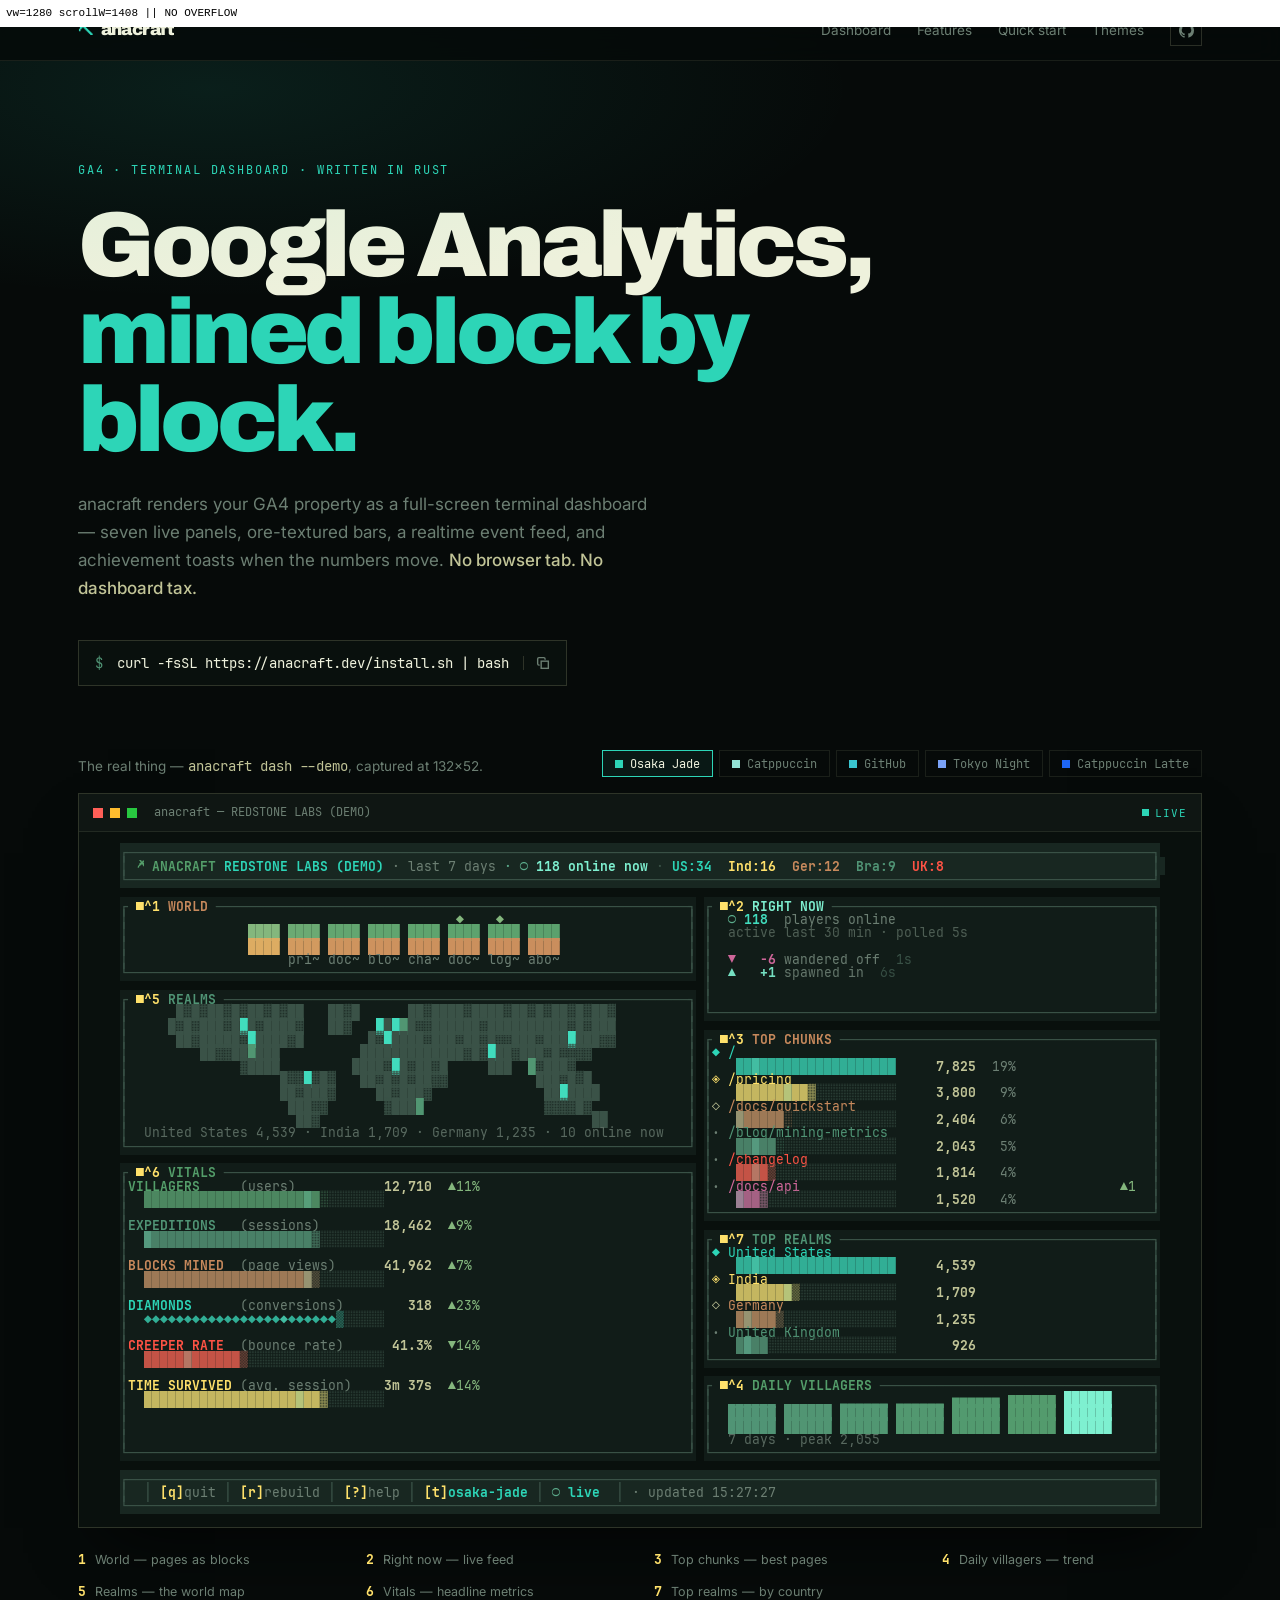
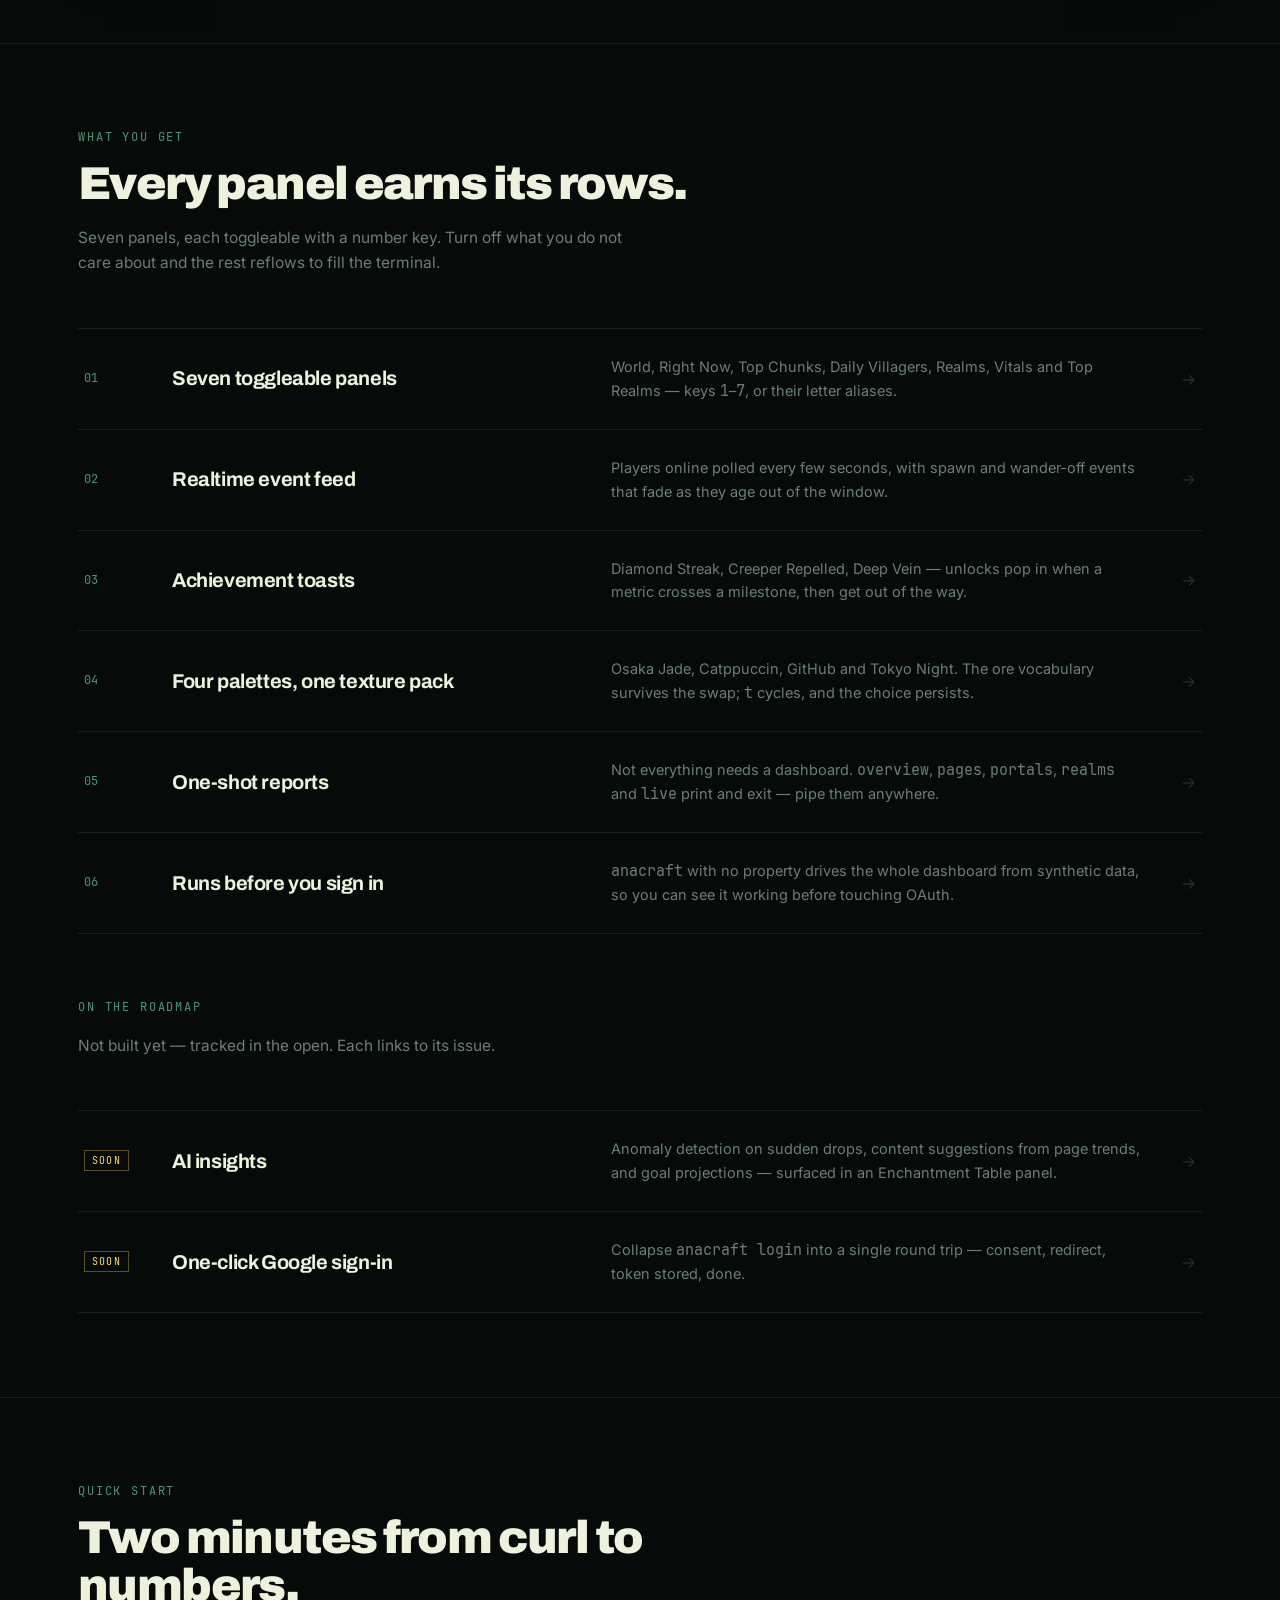
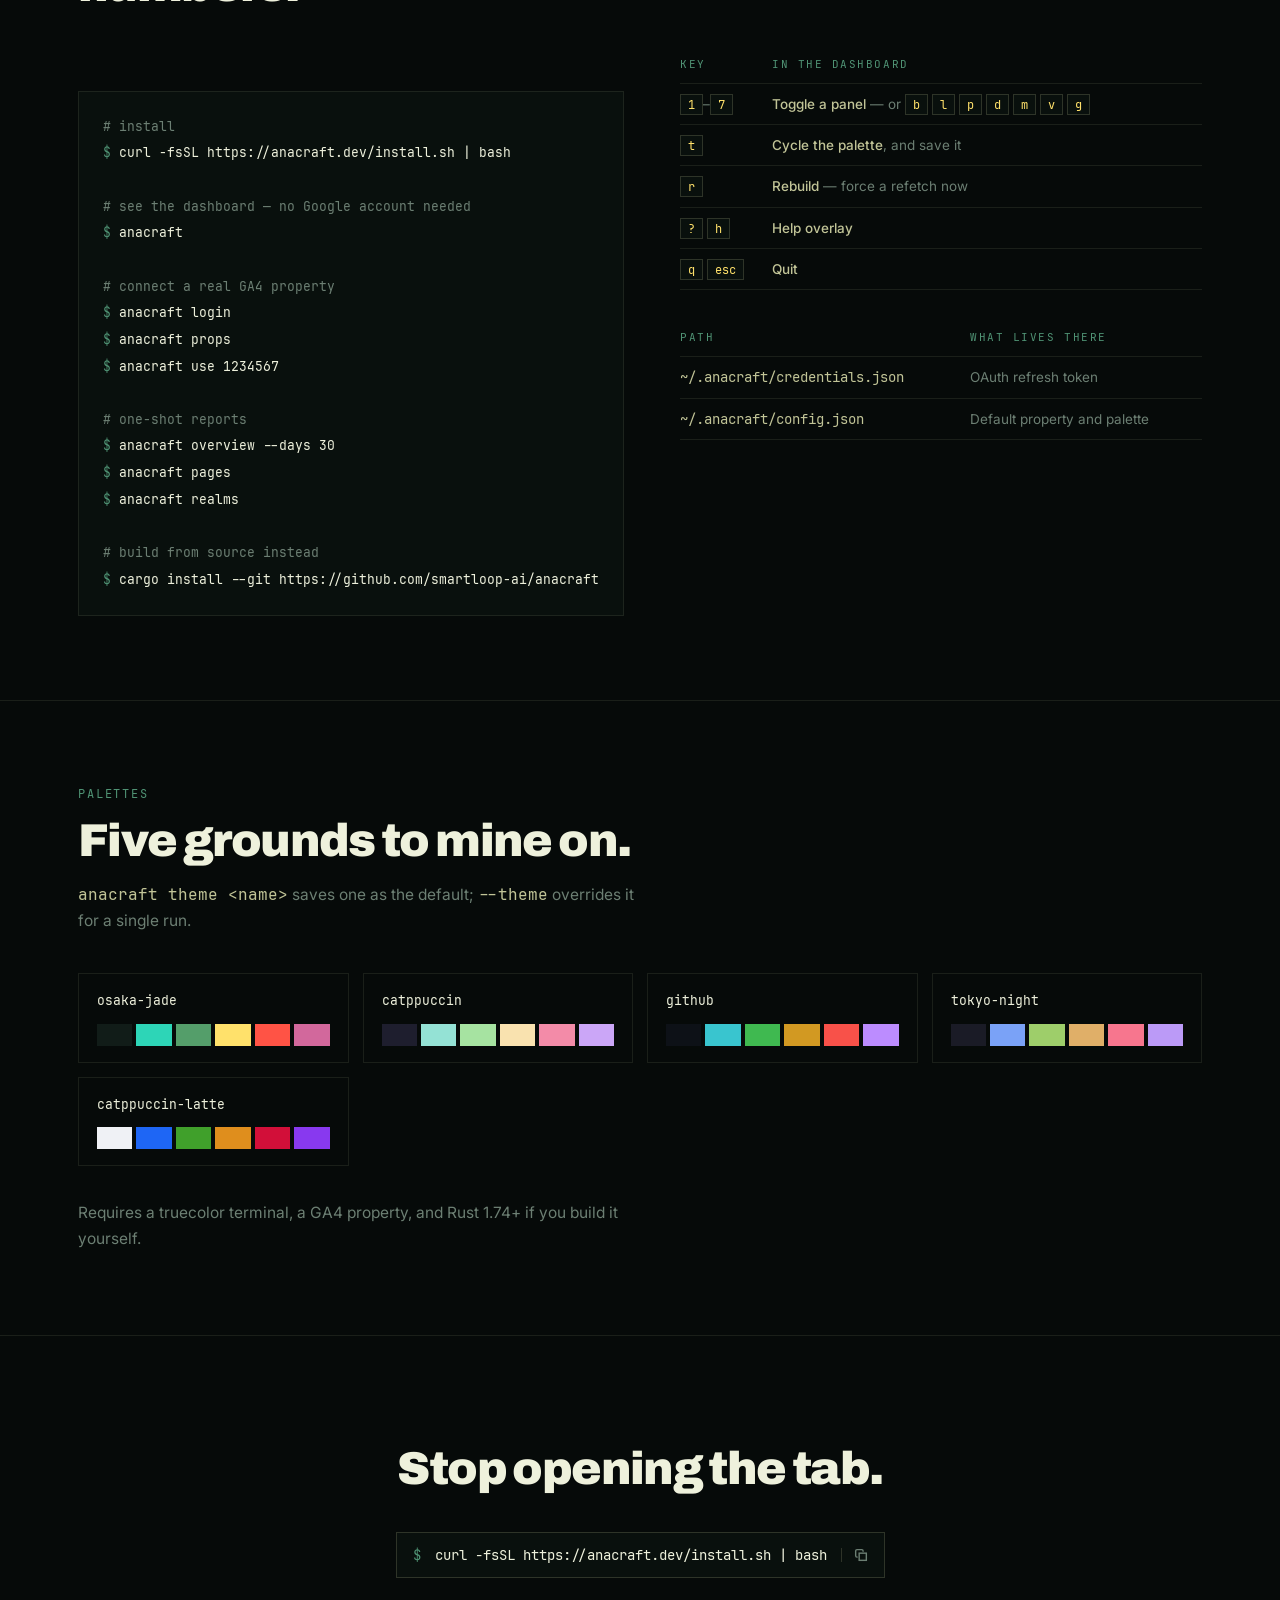
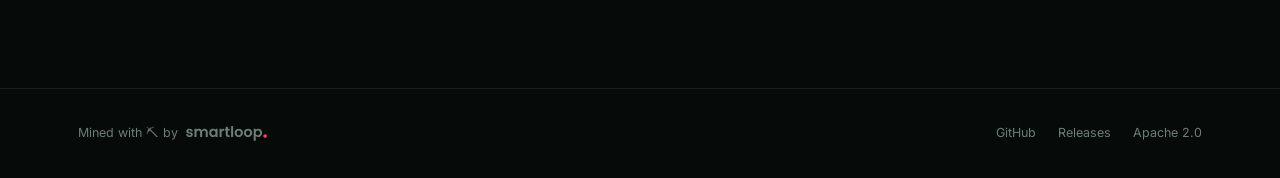
==== commit 271595d4: "chore: move repo back to smartloop-ai org" ====
--- a/docs/_of.html
+++ b/docs/_of.html
@@ -341,7 +341,7 @@
       <a href="#start">Quick start</a>
       <a href="#themes">Themes</a>
 
-      <a class="nav-gh" href="https://github.com/mehfuzh/anacraft" aria-label="anacraft on GitHub"><svg viewBox="0 0 16 16" aria-hidden="true"><path d="M8 0C3.58 0 0 3.58 0 8c0 3.54 2.29 6.53 5.47 7.59.4.07.55-.17.55-.38 0-.19-.01-.82-.01-1.49-2.01.37-2.53-.49-2.69-.94-.09-.23-.48-.94-.82-1.13-.28-.15-.68-.52-.01-.53.63-.01 1.08.58 1.23.82.72 1.21 1.87.87 2.33.66.07-.52.28-.87.51-1.07-1.78-.2-3.64-.89-3.64-3.95 0-.87.31-1.59.82-2.15-.08-.2-.36-1.02.08-2.12 0 0 .67-.21 2.2.82A7.64 7.64 0 0 1 8 3.87c.68 0 1.36.09 2 .26 1.53-1.04 2.2-.82 2.2-.82.44 1.1.16 1.92.08 2.12.51.56.82 1.27.82 2.15 0 3.07-1.87 3.75-3.65 3.95.29.25.54.73.54 1.48 0 1.07-.01 1.93-.01 2.2 0 .21.15.46.55.38A8.01 8.01 0 0 0 16 8c0-4.42-3.58-8-8-8Z"/></svg></a>
+      <a class="nav-gh" href="https://github.com/smartloop-ai/anacraft" aria-label="anacraft on GitHub"><svg viewBox="0 0 16 16" aria-hidden="true"><path d="M8 0C3.58 0 0 3.58 0 8c0 3.54 2.29 6.53 5.47 7.59.4.07.55-.17.55-.38 0-.19-.01-.82-.01-1.49-2.01.37-2.53-.49-2.69-.94-.09-.23-.48-.94-.82-1.13-.28-.15-.68-.52-.01-.53.63-.01 1.08.58 1.23.82.72 1.21 1.87.87 2.33.66.07-.52.28-.87.51-1.07-1.78-.2-3.64-.89-3.64-3.95 0-.87.31-1.59.82-2.15-.08-.2-.36-1.02.08-2.12 0 0 .67-.21 2.2.82A7.64 7.64 0 0 1 8 3.87c.68 0 1.36.09 2 .26 1.53-1.04 2.2-.82 2.2-.82.44 1.1.16 1.92.08 2.12.51.56.82 1.27.82 2.15 0 3.07-1.87 3.75-3.65 3.95.29.25.54.73.54 1.48 0 1.07-.01 1.93-.01 2.2 0 .21.15.46.55.38A8.01 8.01 0 0 0 16 8c0-4.42-3.58-8-8-8Z"/></svg></a>
     </div>
   </div>
 </nav>
@@ -914,13 +914,13 @@
       Not built yet — tracked in the open. Each links to its issue.
     </p>
     <div class="rows">
-      <a class="row soon" href="https://github.com/mehfuzh/anacraft/issues/1">
+      <a class="row soon" href="https://github.com/smartloop-ai/anacraft/issues/1">
         <span class="n"><span class="tag">Soon</span></span>
         <h3>AI insights</h3>
         <p>Anomaly detection on sudden drops, content suggestions from page trends, and goal projections — surfaced in an Enchantment Table panel.</p>
         <span class="arw">→</span>
       </a>
-      <a class="row soon" href="https://github.com/mehfuzh/anacraft/issues/2">
+      <a class="row soon" href="https://github.com/smartloop-ai/anacraft/issues/2">
         <span class="n"><span class="tag">Soon</span></span>
         <h3>One-click Google sign-in</h3>
         <p>Collapse <code style="font-family:var(--mono)">anacraft login</code> into a single round trip — consent, redirect, token stored, done.</p>
@@ -953,7 +953,7 @@
 <span class="c">$</span> <span class="w">anacraft realms</span>
 
 <span class="d"># build from source instead</span>
-<span class="c">$</span> <span class="w">cargo install --git https://github.com/mehfuzh/anacraft</span></pre>
+<span class="c">$</span> <span class="w">cargo install --git https://github.com/smartloop-ai/anacraft</span></pre>
       </div>
       <div>
         <table class="keys">
@@ -1012,10 +1012,10 @@
   <div class="wrap" style="display:flex;flex-wrap:wrap;gap:16px;align-items:center;width:100%">
     <span class="by">Mined with ⛏ by <a class="sl" href="https://smartloop.ai" aria-label="Smartloop"><svg class="sl-logo" role="img" aria-label="Smartloop" viewBox="0 0 178 33" fill="none" xmlns="http://www.w3.org/2000/svg"> <path d="M7.99205 24.2881C6.54138 24.2881 5.24005 24.0321 4.08805 23.5201C2.93605 22.9867 2.01871 22.2721 1.33605 21.3761C0.674714 20.4801 0.312047 19.4881 0.248047 18.4001H4.76005C4.84538 19.0827 5.17605 19.6481 5.75205 20.0961C6.34938 20.5441 7.08538 20.7681 7.96005 20.7681C8.81338 20.7681 9.47471 20.5974 9.94405 20.2561C10.4347 19.9147 10.68 19.4774 10.68 18.9441C10.68 18.3681 10.3814 17.9414 9.78405 17.6641C9.20805 17.3654 8.28005 17.0454 7.00005 16.7041C5.67738 16.3841 4.58938 16.0534 3.73605 15.7121C2.90405 15.3707 2.17871 14.8481 1.56005 14.1441C0.962714 13.4401 0.664047 12.4907 0.664047 11.2961C0.664047 10.3147 0.94138 9.41873 1.49605 8.60807C2.07205 7.7974 2.88271 7.1574 3.92805 6.68807C4.99471 6.21873 6.24271 5.98407 7.67205 5.98407C9.78405 5.98407 11.4694 6.5174 12.728 7.58407C13.9867 8.6294 14.68 10.0481 14.808 11.8401H10.52C10.456 11.1361 10.1574 10.5814 9.62405 10.1761C9.11205 9.7494 8.41871 9.53607 7.54405 9.53607C6.73338 9.53607 6.10405 9.6854 5.65605 9.98407C5.22938 10.2827 5.01605 10.6987 5.01605 11.2321C5.01605 11.8294 5.31471 12.2881 5.91205 12.6081C6.50938 12.9067 7.43738 13.2161 8.69605 13.5361C9.97605 13.8561 11.032 14.1867 11.864 14.5281C12.696 14.8694 13.4107 15.4027 14.008 16.1281C14.6267 16.8321 14.9467 17.7707 14.968 18.9441C14.968 19.9681 14.68 20.8854 14.104 21.6961C13.5494 22.5067 12.7387 23.1467 11.672 23.6161C10.6267 24.0641 9.40005 24.2881 7.99205 24.2881Z" fill="currentColor"/> <path d="M40.6615 6.01607C42.8375 6.01607 44.5869 6.68807 45.9095 8.03207C47.2535 9.35474 47.9255 11.2107 47.9255 13.6001V24.0001H43.4455V14.2081C43.4455 12.8214 43.0935 11.7654 42.3895 11.0401C41.6855 10.2934 40.7255 9.92007 39.5095 9.92007C38.2935 9.92007 37.3229 10.2934 36.5975 11.0401C35.8935 11.7654 35.5415 12.8214 35.5415 14.2081V24.0001H31.0615V14.2081C31.0615 12.8214 30.7095 11.7654 30.0055 11.0401C29.3015 10.2934 28.3415 9.92007 27.1255 9.92007C25.8882 9.92007 24.9069 10.2934 24.1815 11.0401C23.4775 11.7654 23.1255 12.8214 23.1255 14.2081V24.0001H18.6455V6.27207H23.1255V8.41607C23.7015 7.6694 24.4375 7.08273 25.3335 6.65607C26.2509 6.2294 27.2535 6.01607 28.3415 6.01607C29.7282 6.01607 30.9655 6.31473 32.0535 6.91207C33.1415 7.48807 33.9842 8.32007 34.5815 9.40807C35.1575 8.38407 35.9895 7.56273 37.0775 6.94407C38.1869 6.3254 39.3815 6.01607 40.6615 6.01607Z" fill="currentColor"/> <path d="M51.0248 15.0721C51.0248 13.2801 51.3768 11.6907 52.0808 10.3041C52.8061 8.9174 53.7768 7.85073 54.9928 7.10407C56.2301 6.3574 57.6061 5.98407 59.1208 5.98407C60.4435 5.98407 61.5955 6.25073 62.5768 6.78407C63.5795 7.3174 64.3795 7.9894 64.9768 8.80007V6.27207H69.4888V24.0001H64.9768V21.4081C64.4008 22.2401 63.6008 22.9334 62.5768 23.4881C61.5741 24.0214 60.4115 24.2881 59.0888 24.2881C57.5955 24.2881 56.2301 23.9041 54.9928 23.1361C53.7768 22.3681 52.8061 21.2907 52.0808 19.9041C51.3768 18.4961 51.0248 16.8854 51.0248 15.0721ZM64.9768 15.1361C64.9768 14.0481 64.7635 13.1201 64.3368 12.3521C63.9101 11.5627 63.3341 10.9654 62.6088 10.5601C61.8835 10.1334 61.1048 9.92007 60.2728 9.92007C59.4408 9.92007 58.6728 10.1227 57.9688 10.5281C57.2648 10.9334 56.6888 11.5307 56.2408 12.3201C55.8141 13.0881 55.6008 14.0054 55.6008 15.0721C55.6008 16.1387 55.8141 17.0774 56.2408 17.8881C56.6888 18.6774 57.2648 19.2854 57.9688 19.7121C58.6941 20.1387 59.4621 20.3521 60.2728 20.3521C61.1048 20.3521 61.8835 20.1494 62.6088 19.7441C63.3341 19.3174 63.9101 18.7201 64.3368 17.9521C64.7635 17.1627 64.9768 16.2241 64.9768 15.1361Z" fill="currentColor"/> <path d="M78.3443 9.02407C78.9203 8.0854 79.667 7.3494 80.5843 6.81607C81.523 6.28273 82.5896 6.01607 83.7843 6.01607V10.7201H82.6003C81.1923 10.7201 80.1256 11.0507 79.4003 11.7121C78.6963 12.3734 78.3443 13.5254 78.3443 15.1681V24.0001H73.8643V6.27207H78.3443V9.02407Z" fill="currentColor"/> <path d="M92.0178 9.95207V18.5281C92.0178 19.1254 92.1565 19.5627 92.4338 19.8401C92.7325 20.0961 93.2231 20.2241 93.9058 20.2241H95.9858V24.0001H93.1698C89.3938 24.0001 87.5058 22.1654 87.5058 18.4961V9.95207H85.3938V6.27207H87.5058V1.88807H92.0178V6.27207H95.9858V9.95207H92.0178Z" fill="currentColor"/> <path d="M103.688 0.320068V24.0001H99.208V0.320068H103.688Z" fill="currentColor"/> <path d="M115.986 24.2881C114.28 24.2881 112.744 23.9147 111.378 23.1681C110.013 22.4001 108.936 21.3227 108.146 19.9361C107.378 18.5494 106.994 16.9494 106.994 15.1361C106.994 13.3227 107.389 11.7227 108.178 10.3361C108.989 8.9494 110.088 7.88273 111.474 7.13607C112.861 6.36807 114.408 5.98407 116.114 5.98407C117.821 5.98407 119.368 6.36807 120.754 7.13607C122.141 7.88273 123.229 8.9494 124.018 10.3361C124.829 11.7227 125.234 13.3227 125.234 15.1361C125.234 16.9494 124.818 18.5494 123.986 19.9361C123.176 21.3227 122.066 22.4001 120.658 23.1681C119.272 23.9147 117.714 24.2881 115.986 24.2881ZM115.986 20.3841C116.797 20.3841 117.554 20.1921 118.258 19.8081C118.984 19.4027 119.56 18.8054 119.986 18.0161C120.413 17.2267 120.626 16.2667 120.626 15.1361C120.626 13.4507 120.178 12.1601 119.282 11.2641C118.408 10.3467 117.33 9.88807 116.05 9.88807C114.77 9.88807 113.693 10.3467 112.818 11.2641C111.965 12.1601 111.538 13.4507 111.538 15.1361C111.538 16.8214 111.954 18.1227 112.786 19.0401C113.64 19.9361 114.706 20.3841 115.986 20.3841Z" fill="currentColor"/> <path d="M136.393 24.2881C134.686 24.2881 133.15 23.9147 131.785 23.1681C130.419 22.4001 129.342 21.3227 128.553 19.9361C127.785 18.5494 127.401 16.9494 127.401 15.1361C127.401 13.3227 127.795 11.7227 128.585 10.3361C129.395 8.9494 130.494 7.88273 131.881 7.13607C133.267 6.36807 134.814 5.98407 136.521 5.98407C138.227 5.98407 139.774 6.36807 141.161 7.13607C142.547 7.88273 143.635 8.9494 144.425 10.3361C145.235 11.7227 145.641 13.3227 145.641 15.1361C145.641 16.9494 145.225 18.5494 144.393 19.9361C143.582 21.3227 142.473 22.4001 141.065 23.1681C139.678 23.9147 138.121 24.2881 136.393 24.2881ZM136.393 20.3841C137.203 20.3841 137.961 20.1921 138.665 19.8081C139.39 19.4027 139.966 18.8054 140.393 18.0161C140.819 17.2267 141.033 16.2667 141.033 15.1361C141.033 13.4507 140.585 12.1601 139.689 11.2641C138.814 10.3467 137.737 9.88807 136.457 9.88807C135.177 9.88807 134.099 10.3467 133.225 11.2641C132.371 12.1601 131.945 13.4507 131.945 15.1361C131.945 16.8214 132.361 18.1227 133.193 19.0401C134.046 19.9361 135.113 20.3841 136.393 20.3841Z" fill="currentColor"/> <path d="M153.407 8.83207C153.983 8.0214 154.772 7.3494 155.775 6.81607C156.799 6.2614 157.961 5.98407 159.263 5.98407C160.777 5.98407 162.143 6.3574 163.359 7.10407C164.596 7.85073 165.567 8.9174 166.271 10.3041C166.996 11.6694 167.359 13.2587 167.359 15.0721C167.359 16.8854 166.996 18.4961 166.271 19.9041C165.567 21.2907 164.596 22.3681 163.359 23.1361C162.143 23.9041 160.777 24.2881 159.263 24.2881C157.961 24.2881 156.809 24.0214 155.807 23.4881C154.825 22.9547 154.025 22.2827 153.407 21.4721V32.4481H148.927V6.27207H153.407V8.83207ZM162.783 15.0721C162.783 14.0054 162.559 13.0881 162.111 12.3201C161.684 11.5307 161.108 10.9334 160.383 10.5281C159.679 10.1227 158.911 9.92007 158.079 9.92007C157.268 9.92007 156.5 10.1334 155.775 10.5601C155.071 10.9654 154.495 11.5627 154.047 12.3521C153.62 13.1414 153.407 14.0694 153.407 15.1361C153.407 16.2027 153.62 17.1307 154.047 17.9201C154.495 18.7094 155.071 19.3174 155.775 19.7441C156.5 20.1494 157.268 20.3521 158.079 20.3521C158.911 20.3521 159.679 20.1387 160.383 19.7121C161.108 19.2854 161.684 18.6774 162.111 17.8881C162.559 17.0987 162.783 16.1601 162.783 15.0721Z" fill="currentColor"/> <path d="M178 22.0001C178 24.2092 176.209 26.0001 174 26.0001C171.791 26.0001 170 24.2092 170 22.0001C170 19.7909 171.791 18.0001 174 18.0001C176.209 18.0001 178 19.7909 178 22.0001Z" fill="#FF3478"/> </svg></a></span>
     <span class="r">
-      <a href="https://github.com/mehfuzh/anacraft">GitHub</a>
-      <a href="https://github.com/mehfuzh/anacraft/releases">Releases</a>
-
-      <a href="https://github.com/mehfuzh/anacraft/blob/main/LICENSE">Apache 2.0</a>
+      <a href="https://github.com/smartloop-ai/anacraft">GitHub</a>
+      <a href="https://github.com/smartloop-ai/anacraft/releases">Releases</a>
+
+      <a href="https://github.com/smartloop-ai/anacraft/blob/main/LICENSE">Apache 2.0</a>
     </span>
   </div>
 </footer>
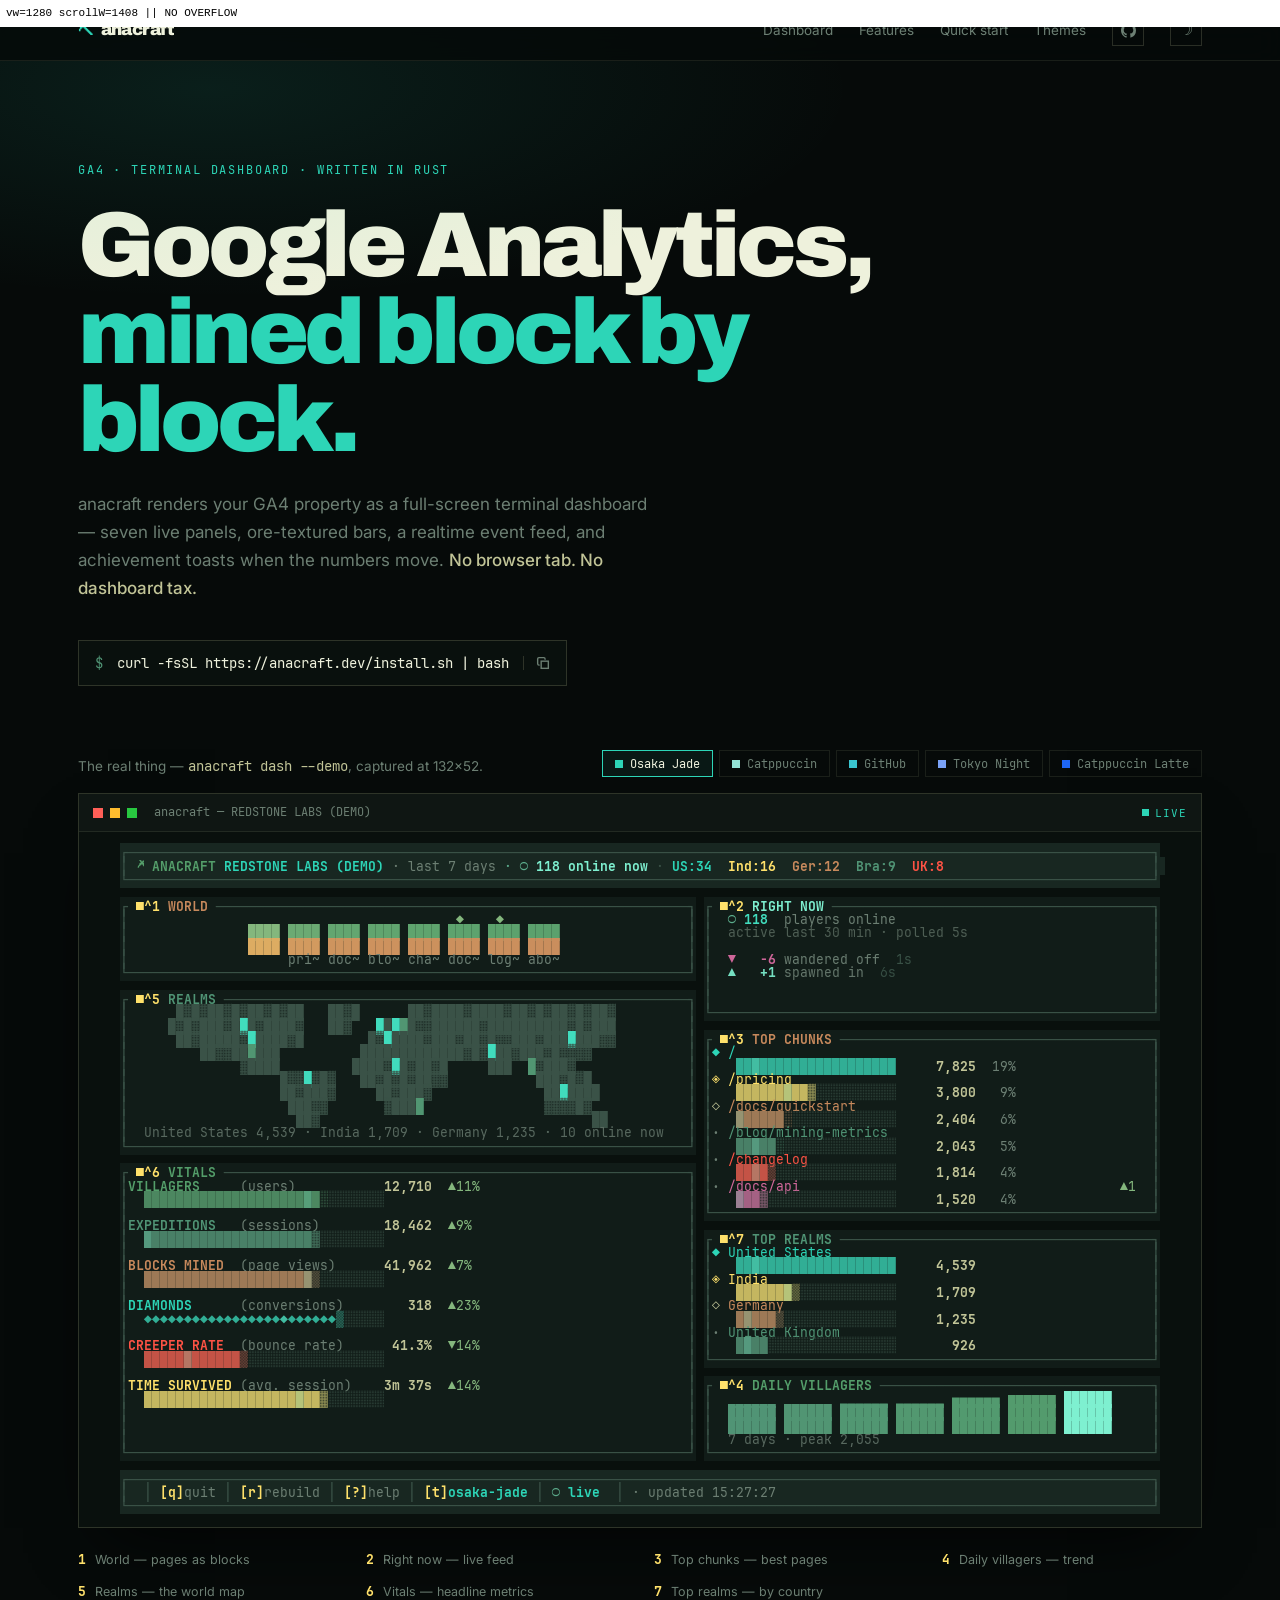
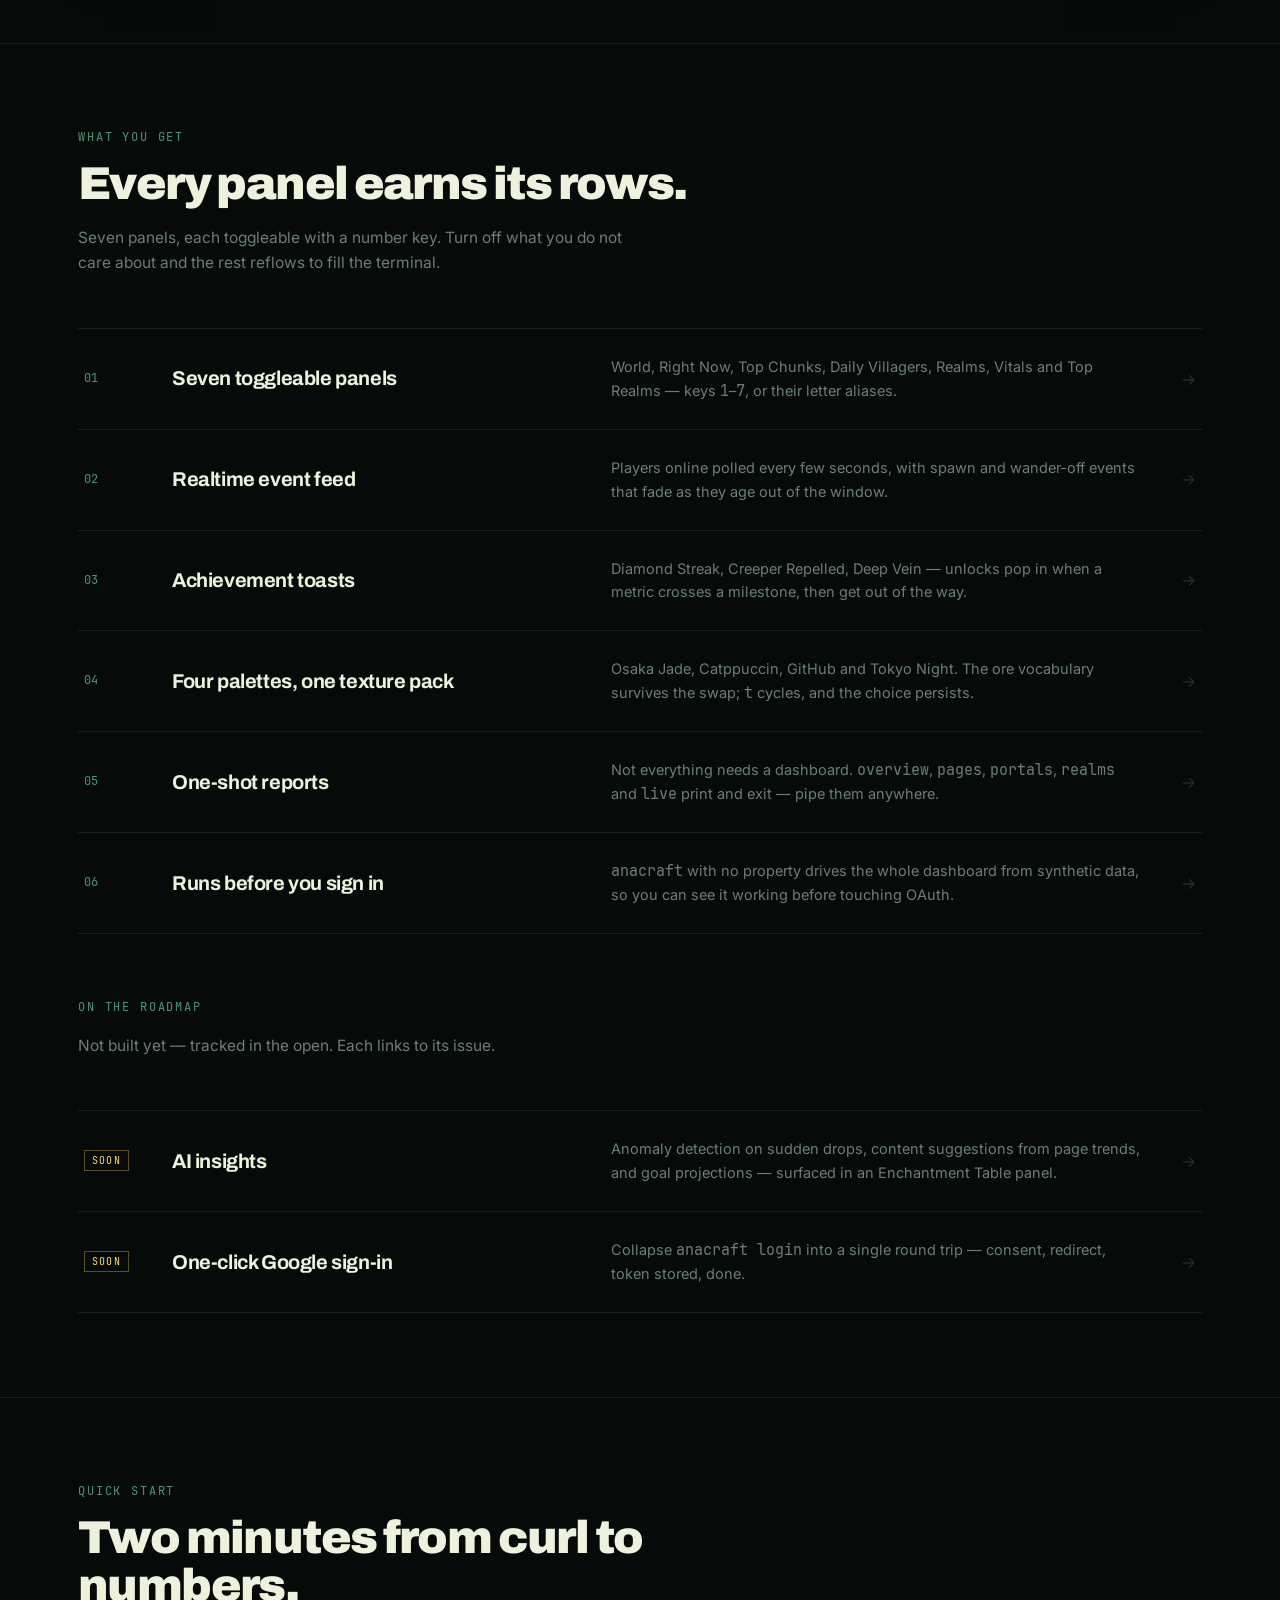
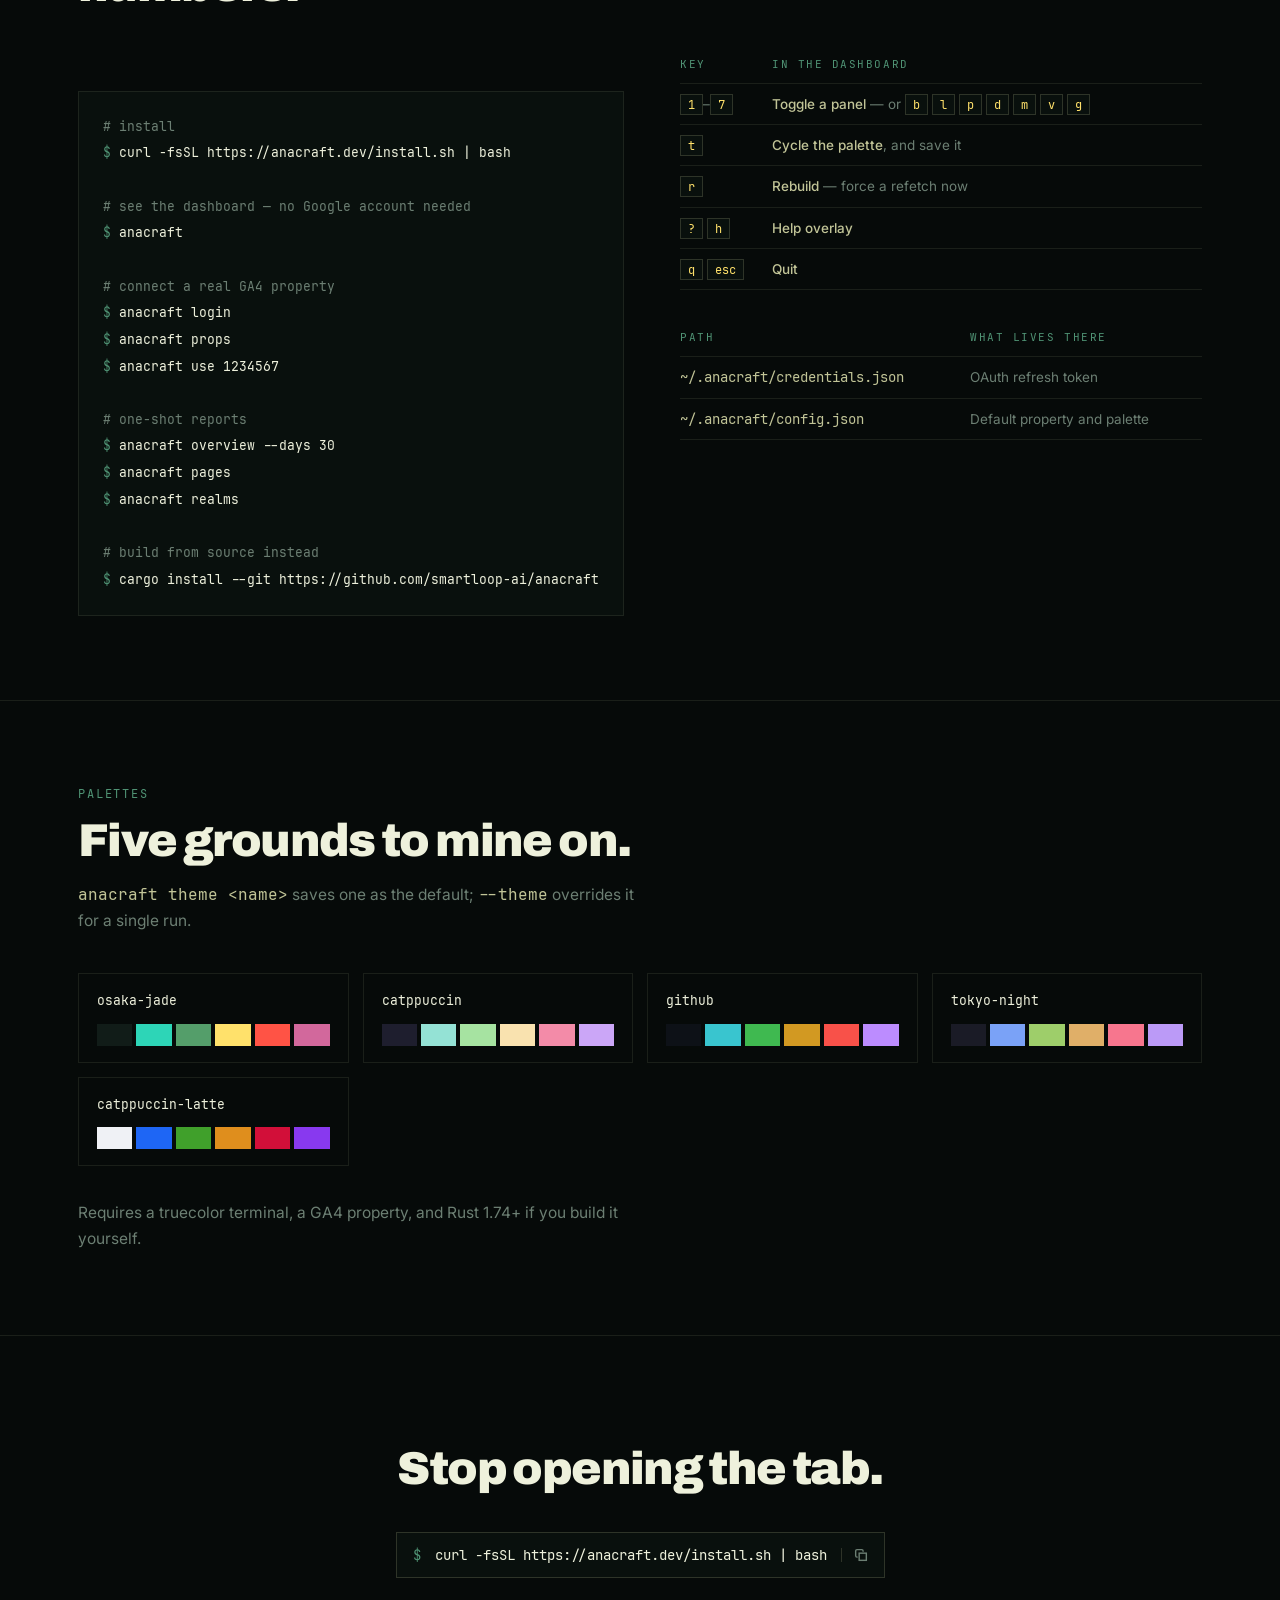
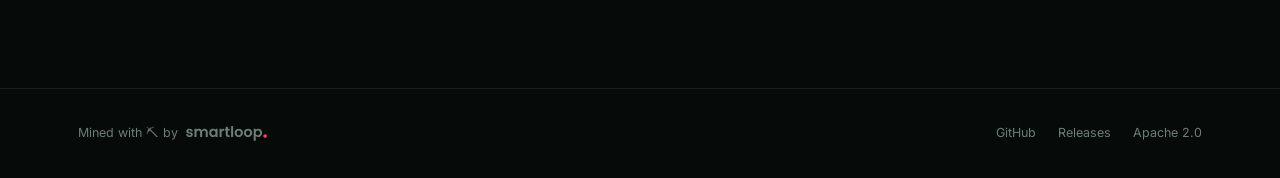
==== commit c7eb701f: "fix: cargo fmt + add light/dark mode toggle to nav" ====
--- a/docs/_of.html
+++ b/docs/_of.html
@@ -91,7 +91,19 @@
   .nav-gh.heart:hover { border-color: var(--coral); color: var(--coral); }
   /* the two marks read as a pair, not as two more nav links */
   .nav-links .nav-gh + .nav-gh { margin-left: -18px; }
-  @media (max-width: 720px) { .nav-links a:not(.nav-gh) { display: none; } }
+  /* ── light/dark toggle ─────────────────────────── */
+  .mode-toggle {
+    display: inline-flex; align-items: center; justify-content: center;
+    width: 32px; height: 32px; color: var(--dim); cursor: pointer;
+    border: 1px solid var(--line-2);
+    background: none; font-size: 16px; line-height: 1;
+    transition: border-color .15s, color .15s;
+  }
+  .mode-toggle:hover { border-color: var(--jade); color: var(--jade); }
+  html.light nav { background: rgba(241,240,237,.82); }
+  html.light .mode-toggle, html.light .mode-toggle:hover { border-color: var(--line-2); color: var(--dim); }
+  html.light .mode-toggle:hover { border-color: var(--jade-deep); color: var(--jade-deep); }
+  @media (max-width: 720px) { .nav-links a:not(.nav-gh):not(.mode-toggle) { display: none; } }
 
   /* ── hero ──────────────────────────────────────────── */
   .hero { padding: 100px 0 56px; position: relative; }
@@ -328,6 +340,22 @@
     .code { font-size: 11.5px; padding: 18px 16px; }
     footer .r { margin-left: 0; flex-wrap: wrap; }
   }
+  /* ── light mode overrides ────────────────────────── */
+  html.light {
+    --ground: #eff1f5;
+    --ink: #4c4f69;
+    --panel: #e6e9ef;
+    --line: rgba(76,79,105,.12);
+    --line-2: rgba(76,79,105,.22);
+    --fg: #4c4f69;
+    --white: #1e66f5;
+    --dim: #9ca0b0;
+    --jade: #40a02b;
+    --jade-deep: #179299;
+    --gold: #df8e1d;
+    --coral: #d20f39;
+  }
+  html.light body { background: #eff1f5; color: #4c4f69; }
 </style>
 </head>
 <body>
@@ -342,6 +370,7 @@
       <a href="#themes">Themes</a>
 
       <a class="nav-gh" href="https://github.com/smartloop-ai/anacraft" aria-label="anacraft on GitHub"><svg viewBox="0 0 16 16" aria-hidden="true"><path d="M8 0C3.58 0 0 3.58 0 8c0 3.54 2.29 6.53 5.47 7.59.4.07.55-.17.55-.38 0-.19-.01-.82-.01-1.49-2.01.37-2.53-.49-2.69-.94-.09-.23-.48-.94-.82-1.13-.28-.15-.68-.52-.01-.53.63-.01 1.08.58 1.23.82.72 1.21 1.87.87 2.33.66.07-.52.28-.87.51-1.07-1.78-.2-3.64-.89-3.64-3.95 0-.87.31-1.59.82-2.15-.08-.2-.36-1.02.08-2.12 0 0 .67-.21 2.2.82A7.64 7.64 0 0 1 8 3.87c.68 0 1.36.09 2 .26 1.53-1.04 2.2-.82 2.2-.82.44 1.1.16 1.92.08 2.12.51.56.82 1.27.82 2.15 0 3.07-1.87 3.75-3.65 3.95.29.25.54.73.54 1.48 0 1.07-.01 1.93-.01 2.2 0 .21.15.46.55.38A8.01 8.01 0 0 0 16 8c0-4.42-3.58-8-8-8Z"/></svg></a>
+      <button class="mode-toggle" onclick="toggleMode()" aria-label="Toggle light/dark mode">☽</button>
     </div>
   </div>
 </nav>
@@ -1021,6 +1050,23 @@
 </footer>
 
 <script>
+  function toggleMode() {
+    var html = document.documentElement;
+    var btn = document.querySelector('.mode-toggle');
+    html.classList.toggle('light');
+    var isLight = html.classList.contains('light');
+    btn.textContent = isLight ? '☀' : '☽';
+    try { localStorage.setItem('mode', isLight ? 'light' : 'dark'); } catch (e) {}
+  }
+  (function () {
+    try {
+      if (localStorage.getItem('mode') === 'light') {
+        document.documentElement.classList.add('light');
+        var b = document.querySelector('.mode-toggle');
+        if (b) b.textContent = '☀';
+      }
+    } catch (e) {}
+  })();
   function cp(el) {
     navigator.clipboard.writeText('curl -fsSL https://anacraft.dev/install.sh | bash').then(function () {
       el.classList.add('done');
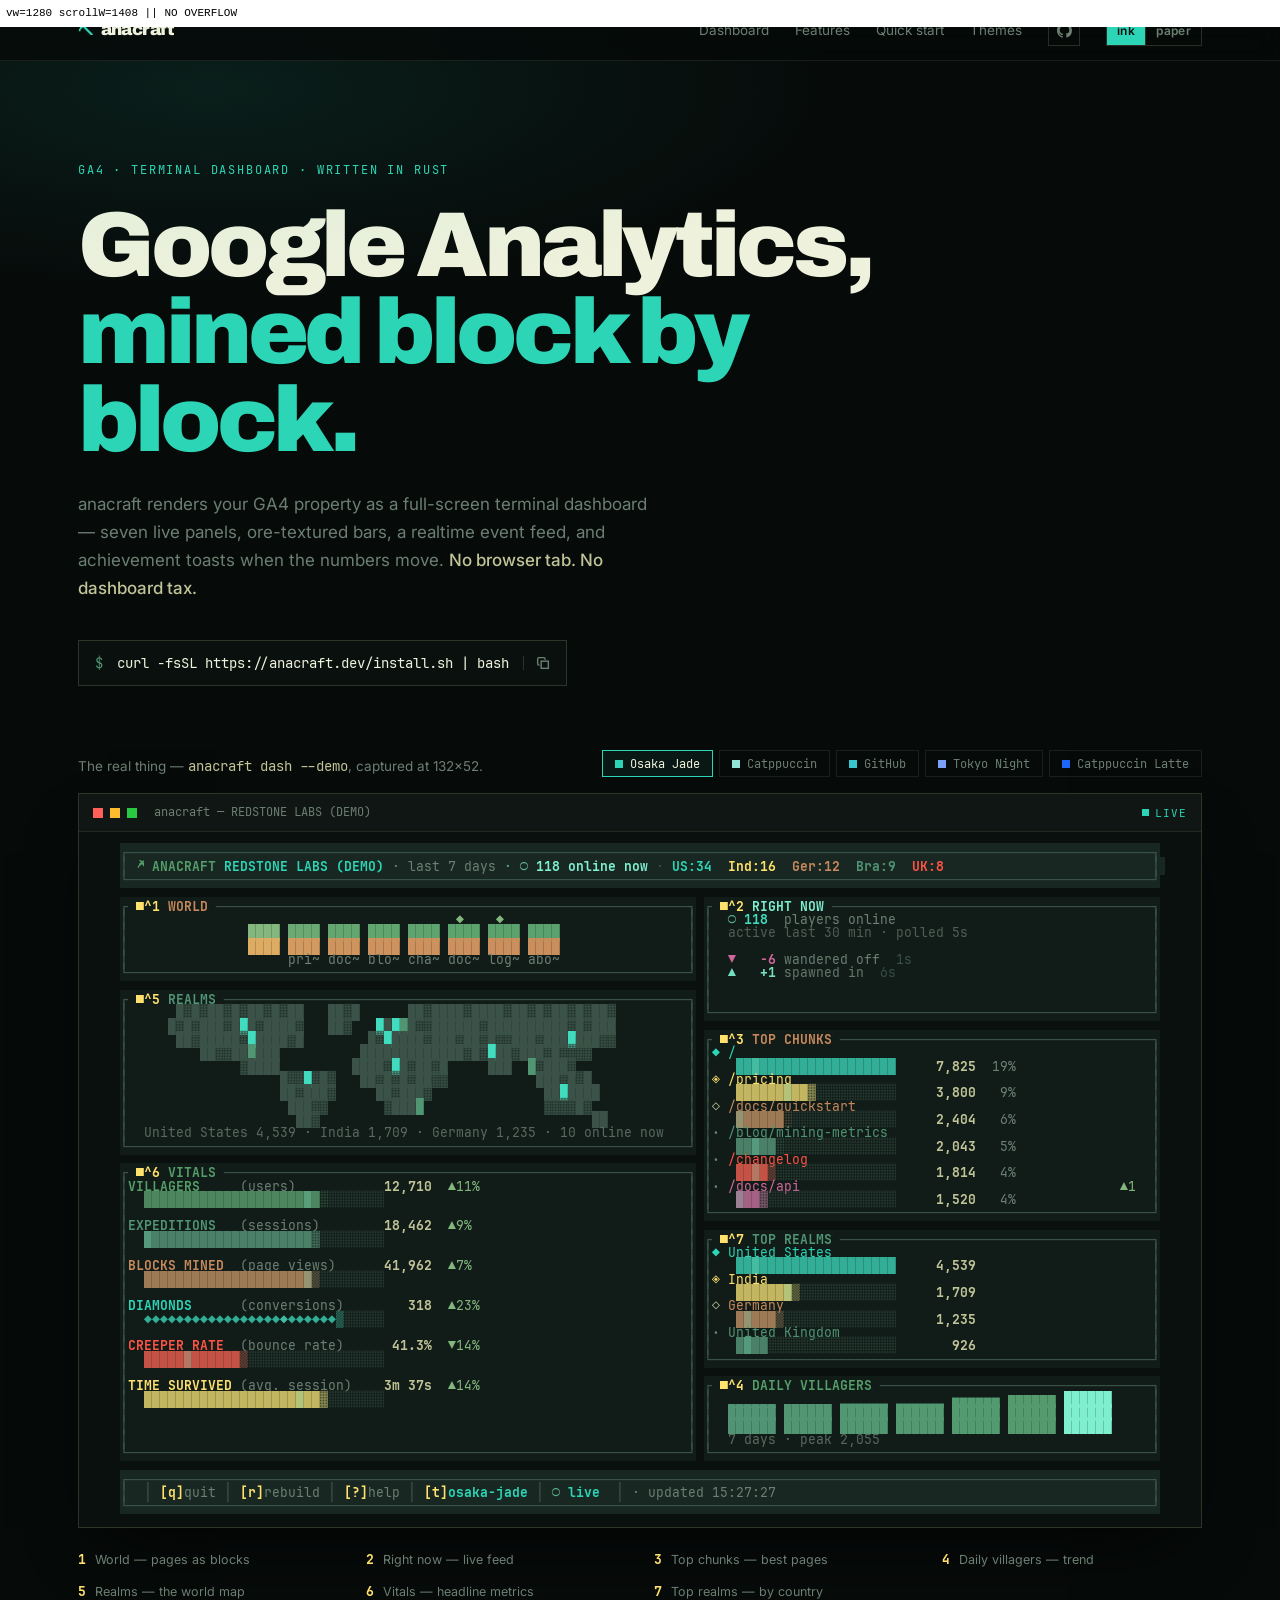
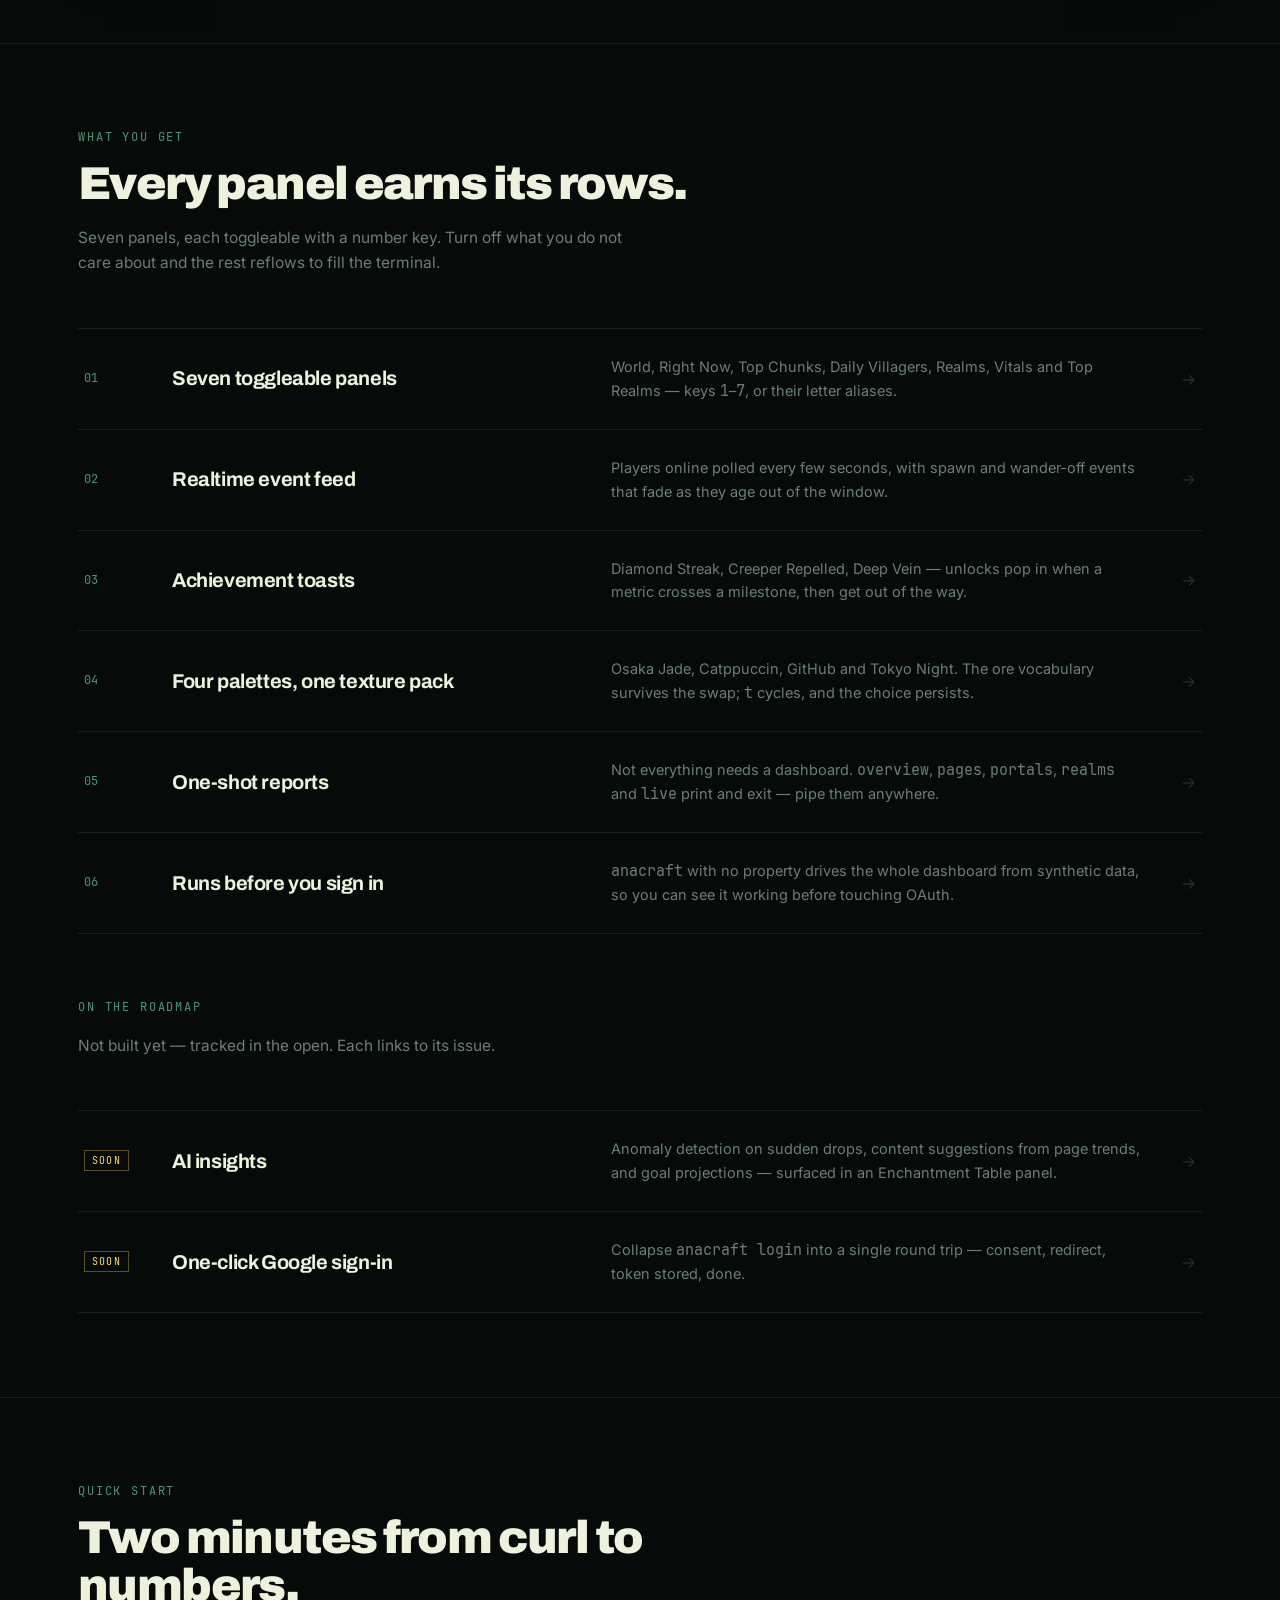
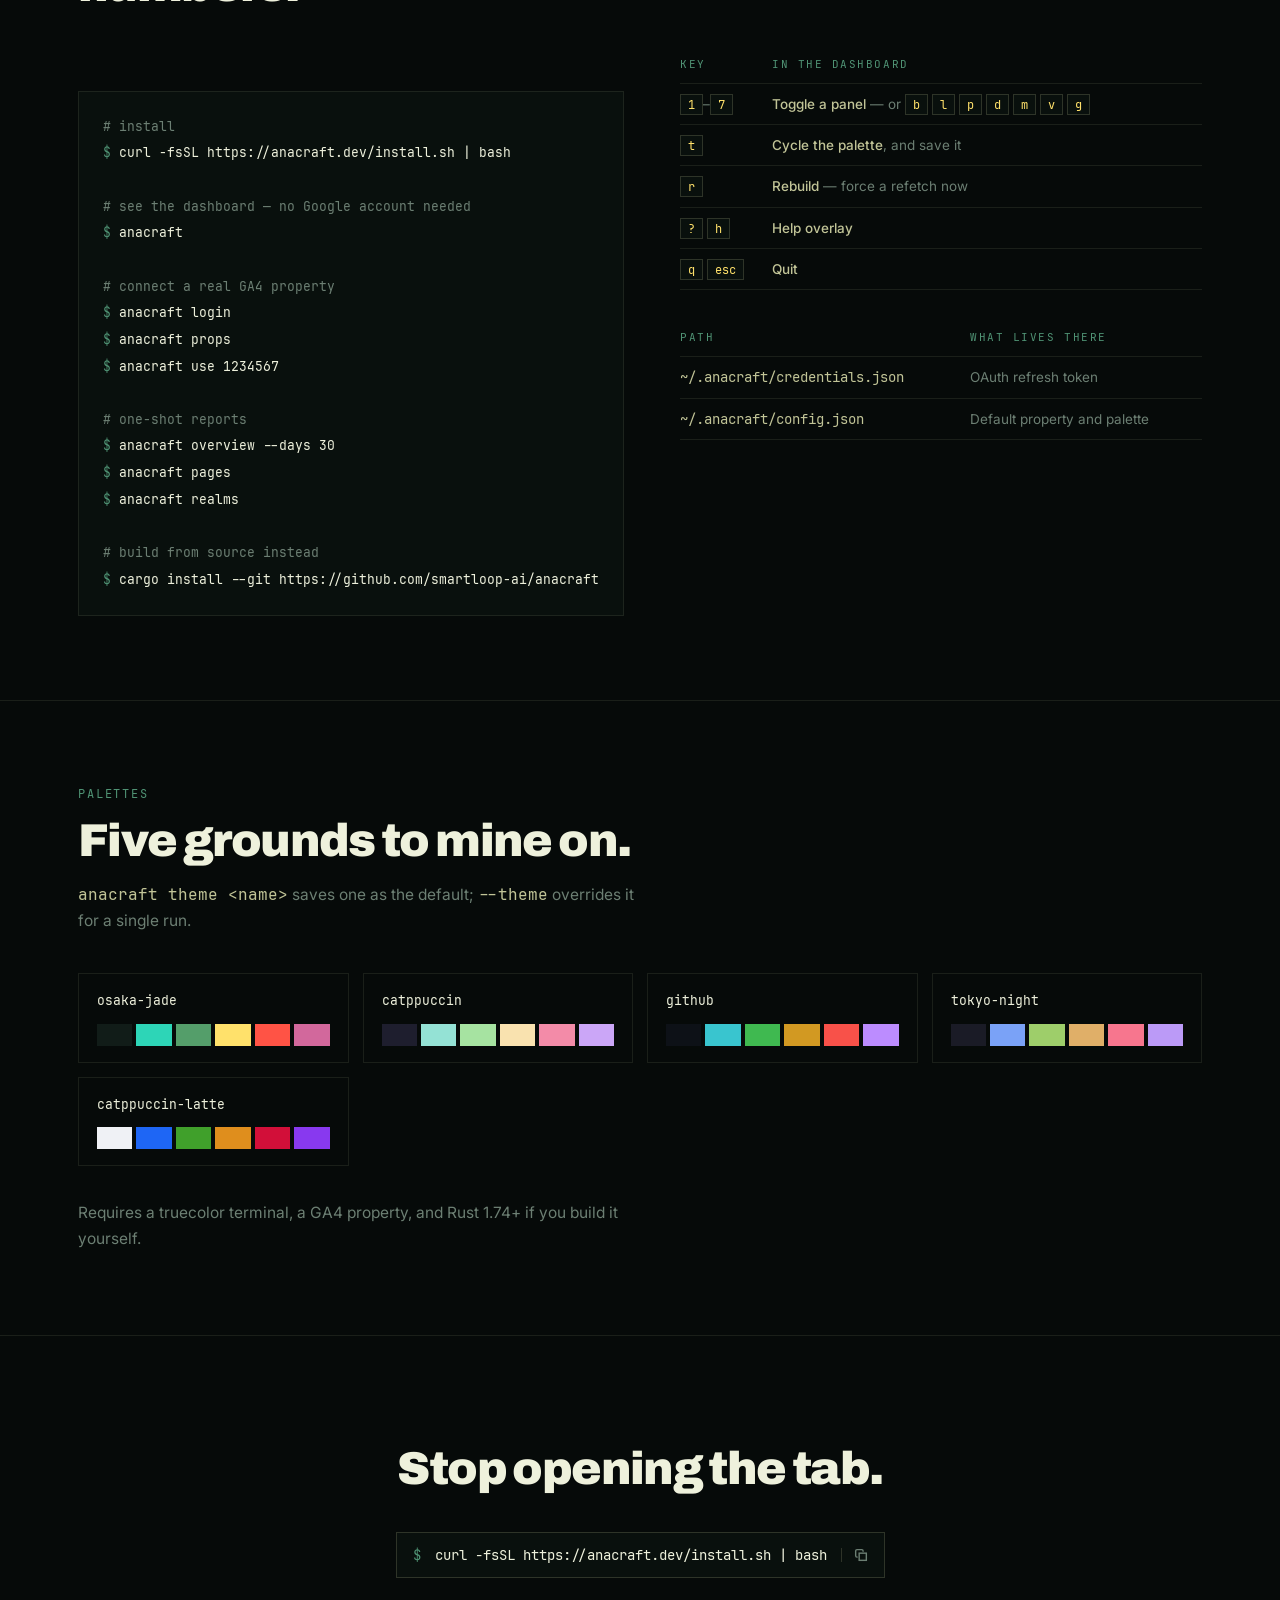
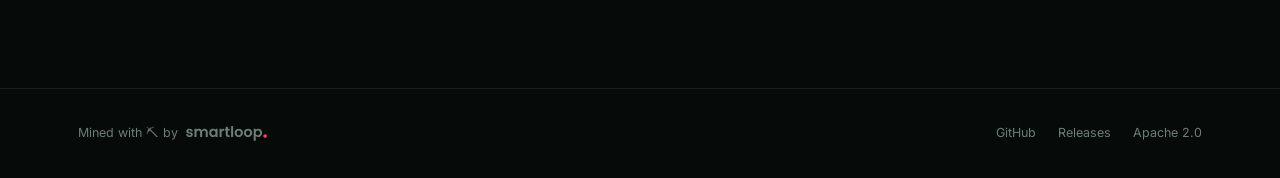
==== commit 8c77c0a3: "feat: solarized-light palette + ink/paper toggle" ====
--- a/docs/_of.html
+++ b/docs/_of.html
@@ -93,16 +93,21 @@
   .nav-links .nav-gh + .nav-gh { margin-left: -18px; }
   /* ── light/dark toggle ─────────────────────────── */
   .mode-toggle {
+    display: inline-flex; align-items: stretch; height: 32px;
+    border: 1px solid var(--line-2); overflow: hidden;
+  }
+  .mode-toggle button {
     display: inline-flex; align-items: center; justify-content: center;
-    width: 32px; height: 32px; color: var(--dim); cursor: pointer;
-    border: 1px solid var(--line-2);
-    background: none; font-size: 16px; line-height: 1;
-    transition: border-color .15s, color .15s;
-  }
-  .mode-toggle:hover { border-color: var(--jade); color: var(--jade); }
-  html.light nav { background: rgba(241,240,237,.82); }
-  html.light .mode-toggle, html.light .mode-toggle:hover { border-color: var(--line-2); color: var(--dim); }
-  html.light .mode-toggle:hover { border-color: var(--jade-deep); color: var(--jade-deep); }
+    padding: 0 10px; color: var(--dim); cursor: pointer;
+    background: none; border: none; font-size: 12px; font-weight: 600;
+    font-family: inherit; letter-spacing: .03em; text-transform: lowercase;
+    transition: background .12s, color .12s;
+  }
+  .mode-toggle button + button { border-left: 1px solid var(--line-2); }
+  .mode-toggle button[aria-pressed="true"] {
+    background: var(--jade); color: var(--ink);
+  }
+  html.light nav { background: rgba(253,246,227,.82); }
   @media (max-width: 720px) { .nav-links a:not(.nav-gh):not(.mode-toggle) { display: none; } }
 
   /* ── hero ──────────────────────────────────────────── */
@@ -340,22 +345,22 @@
     .code { font-size: 11.5px; padding: 18px 16px; }
     footer .r { margin-left: 0; flex-wrap: wrap; }
   }
-  /* ── light mode overrides ────────────────────────── */
+  /* ── light mode overrides (solarized-light) ───── */
   html.light {
-    --ground: #eff1f5;
-    --ink: #4c4f69;
-    --panel: #e6e9ef;
-    --line: rgba(76,79,105,.12);
-    --line-2: rgba(76,79,105,.22);
-    --fg: #4c4f69;
-    --white: #1e66f5;
-    --dim: #9ca0b0;
-    --jade: #40a02b;
-    --jade-deep: #179299;
-    --gold: #df8e1d;
-    --coral: #d20f39;
-  }
-  html.light body { background: #eff1f5; color: #4c4f69; }
+    --ground: #fdf6e3;
+    --ink: #073642;
+    --panel: #eee8d5;
+    --line: rgba(214,206,184,.35);
+    --line-2: rgba(214,206,184,.55);
+    --fg: #657b83;
+    --white: #268bd2;
+    --dim: #93a1a1;
+    --jade: #859900;
+    --jade-deep: #268bd2;
+    --gold: #b58900;
+    --coral: #dc322f;
+  }
+  html.light body { background: #fdf6e3; color: #073642; }
 </style>
 </head>
 <body>
@@ -370,7 +375,7 @@
       <a href="#themes">Themes</a>
 
       <a class="nav-gh" href="https://github.com/smartloop-ai/anacraft" aria-label="anacraft on GitHub"><svg viewBox="0 0 16 16" aria-hidden="true"><path d="M8 0C3.58 0 0 3.58 0 8c0 3.54 2.29 6.53 5.47 7.59.4.07.55-.17.55-.38 0-.19-.01-.82-.01-1.49-2.01.37-2.53-.49-2.69-.94-.09-.23-.48-.94-.82-1.13-.28-.15-.68-.52-.01-.53.63-.01 1.08.58 1.23.82.72 1.21 1.87.87 2.33.66.07-.52.28-.87.51-1.07-1.78-.2-3.64-.89-3.64-3.95 0-.87.31-1.59.82-2.15-.08-.2-.36-1.02.08-2.12 0 0 .67-.21 2.2.82A7.64 7.64 0 0 1 8 3.87c.68 0 1.36.09 2 .26 1.53-1.04 2.2-.82 2.2-.82.44 1.1.16 1.92.08 2.12.51.56.82 1.27.82 2.15 0 3.07-1.87 3.75-3.65 3.95.29.25.54.73.54 1.48 0 1.07-.01 1.93-.01 2.2 0 .21.15.46.55.38A8.01 8.01 0 0 0 16 8c0-4.42-3.58-8-8-8Z"/></svg></a>
-      <button class="mode-toggle" onclick="toggleMode()" aria-label="Toggle light/dark mode">☽</button>
+      <span class="mode-toggle"><button data-ground="ink" aria-pressed="true" onclick="setMode('ink')">ink</button><button data-ground="paper" aria-pressed="false" onclick="setMode('paper')">paper</button></span>
     </div>
   </div>
 </nav>
@@ -1050,21 +1055,19 @@
 </footer>
 
 <script>
-  function toggleMode() {
+  function setMode(mode) {
     var html = document.documentElement;
-    var btn = document.querySelector('.mode-toggle');
-    html.classList.toggle('light');
-    var isLight = html.classList.contains('light');
-    btn.textContent = isLight ? '☀' : '☽';
-    try { localStorage.setItem('mode', isLight ? 'light' : 'dark'); } catch (e) {}
+    var isPaper = mode === 'paper';
+    html.classList.toggle('light', isPaper);
+    document.querySelectorAll('.mode-toggle button').forEach(function (b) {
+      b.setAttribute('aria-pressed', String(b.getAttribute('data-ground') === mode));
+    });
+    try { localStorage.setItem('mode', mode); } catch (e) {}
   }
   (function () {
     try {
-      if (localStorage.getItem('mode') === 'light') {
-        document.documentElement.classList.add('light');
-        var b = document.querySelector('.mode-toggle');
-        if (b) b.textContent = '☀';
-      }
+      var saved = localStorage.getItem('mode');
+      if (saved === 'paper') setMode('paper');
     } catch (e) {}
   })();
   function cp(el) {
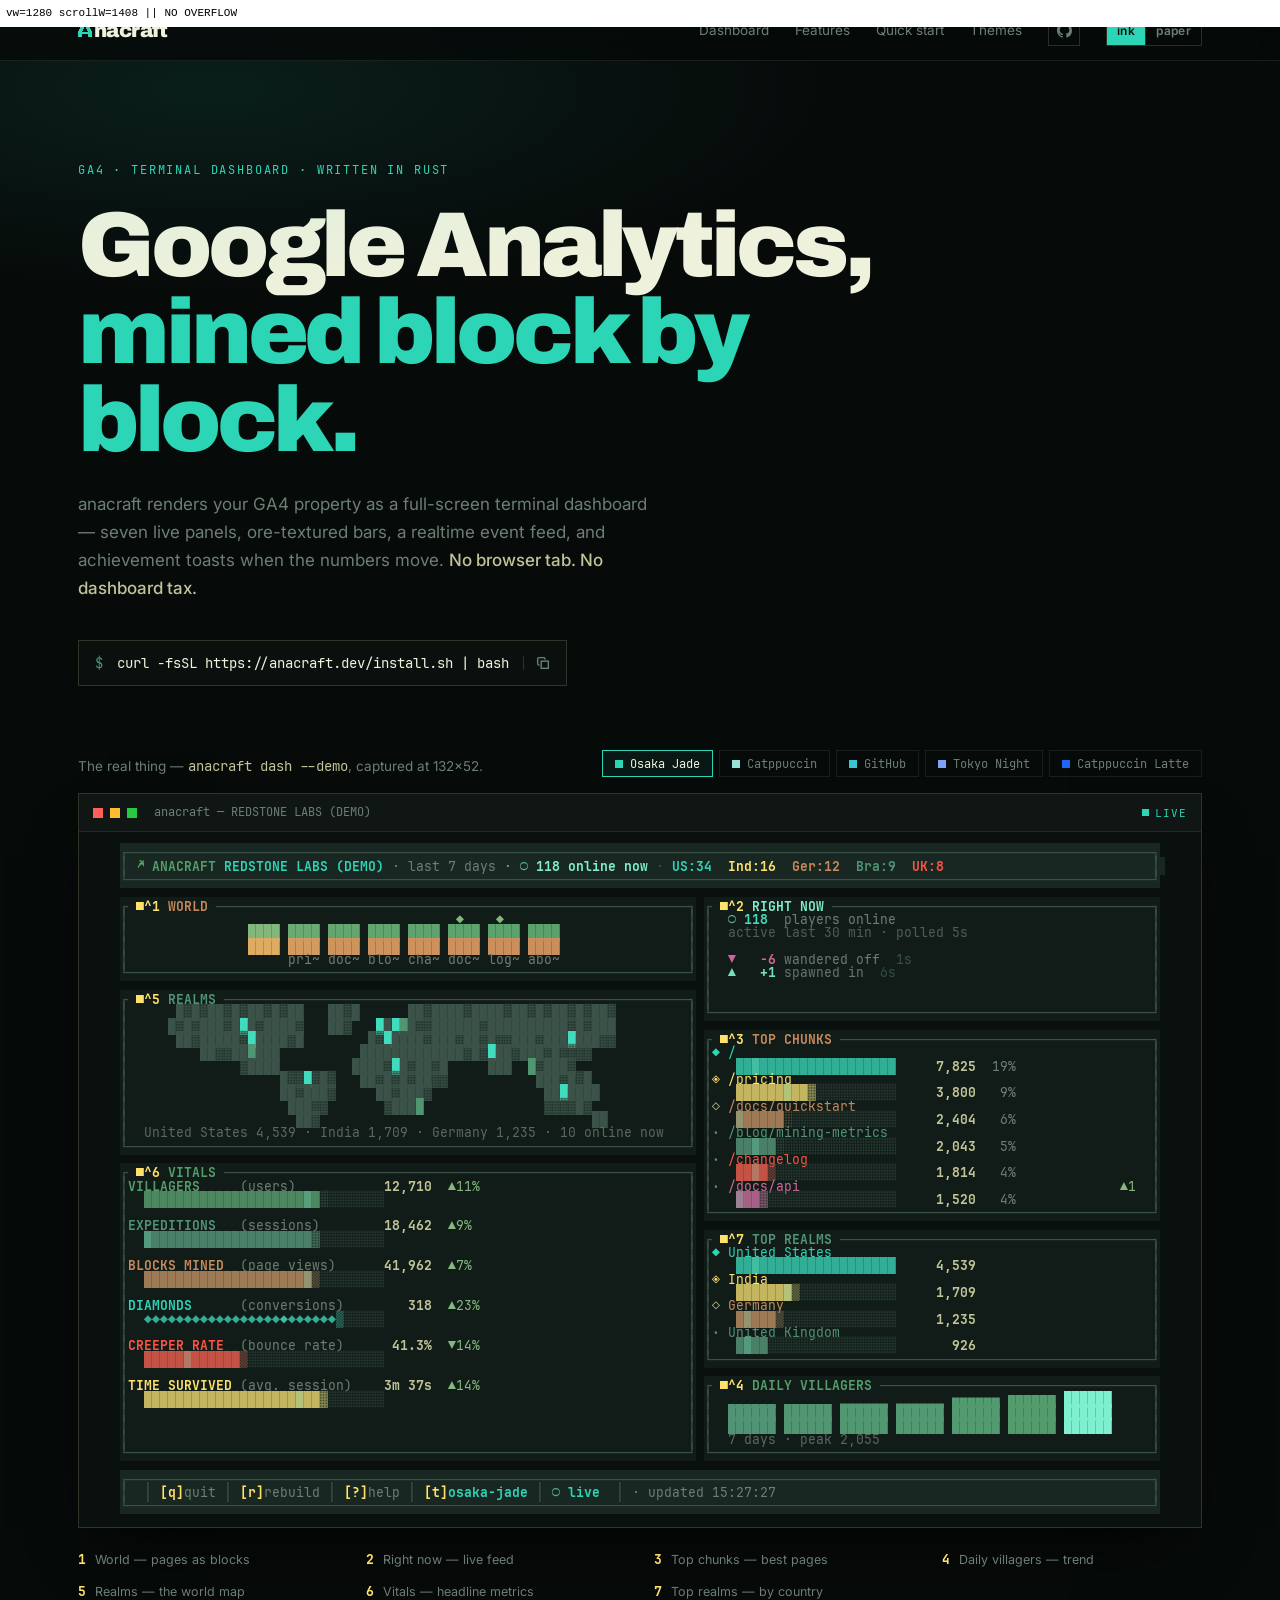
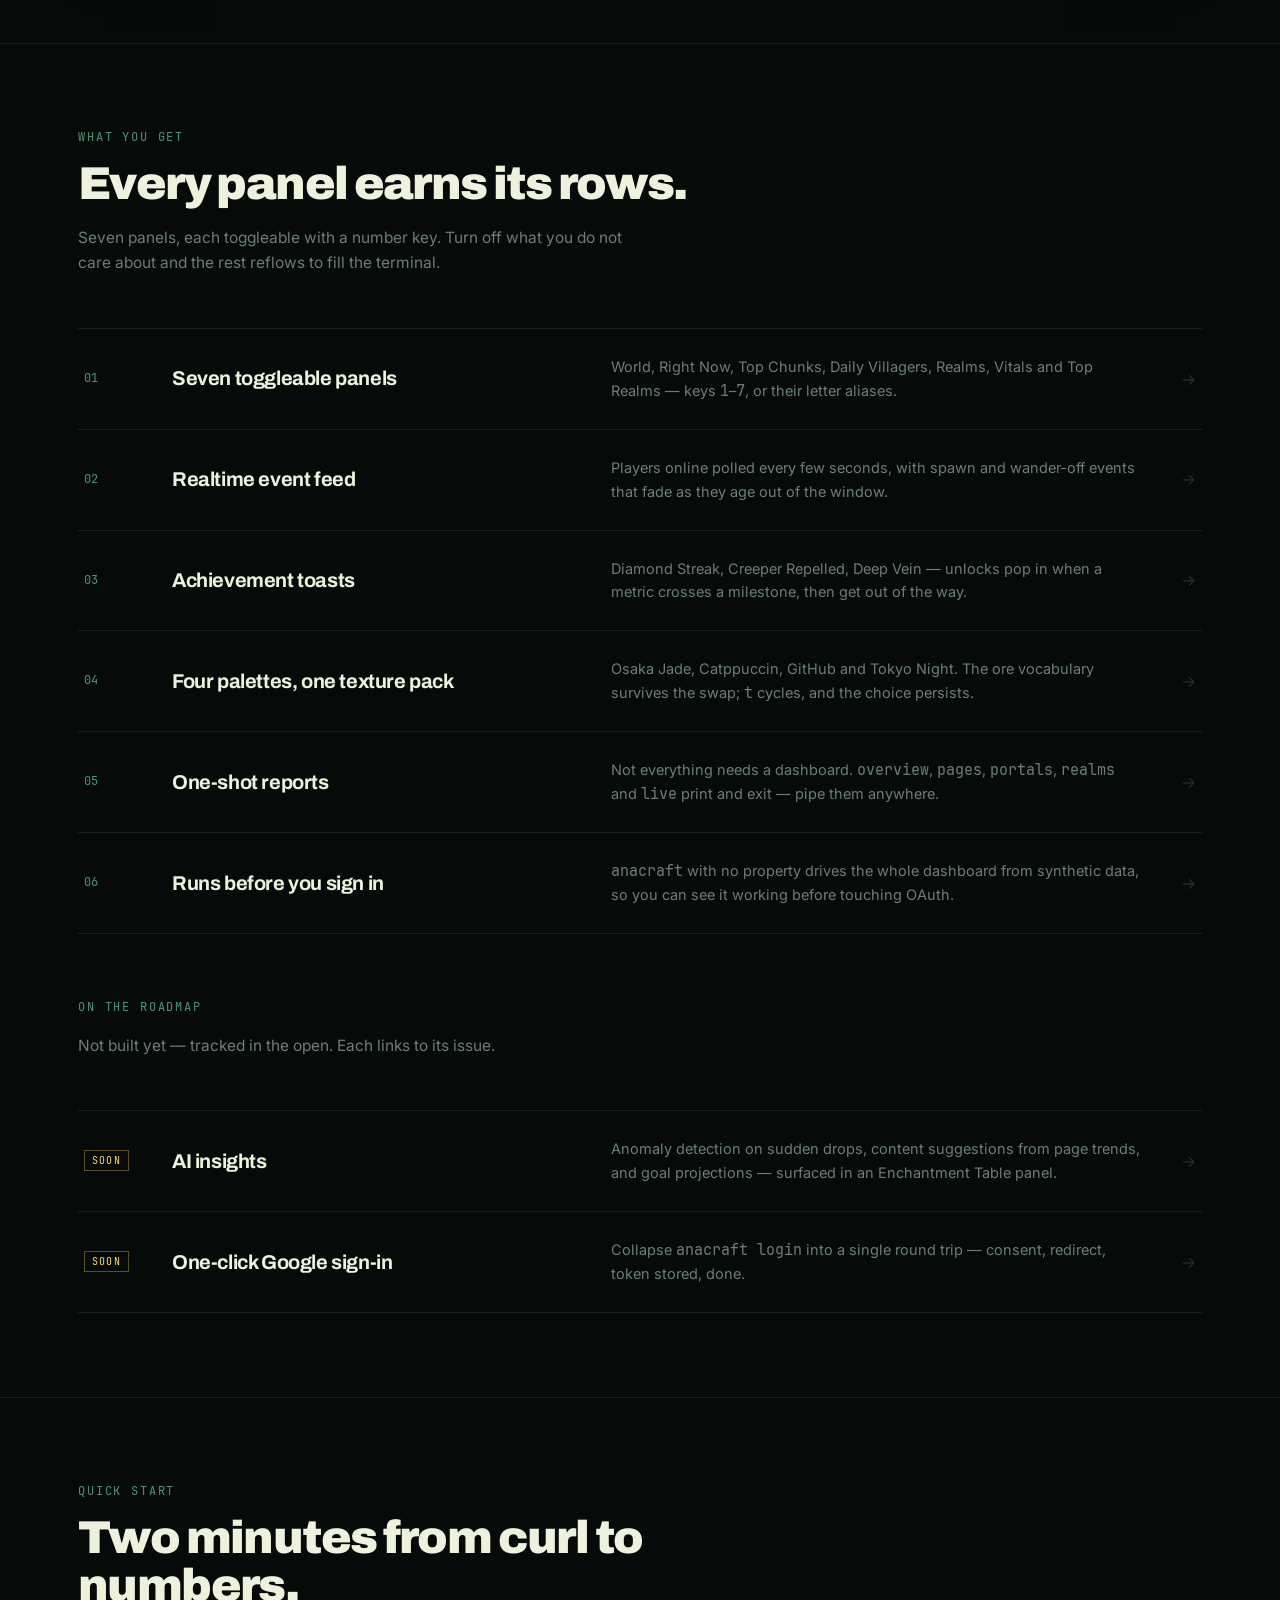
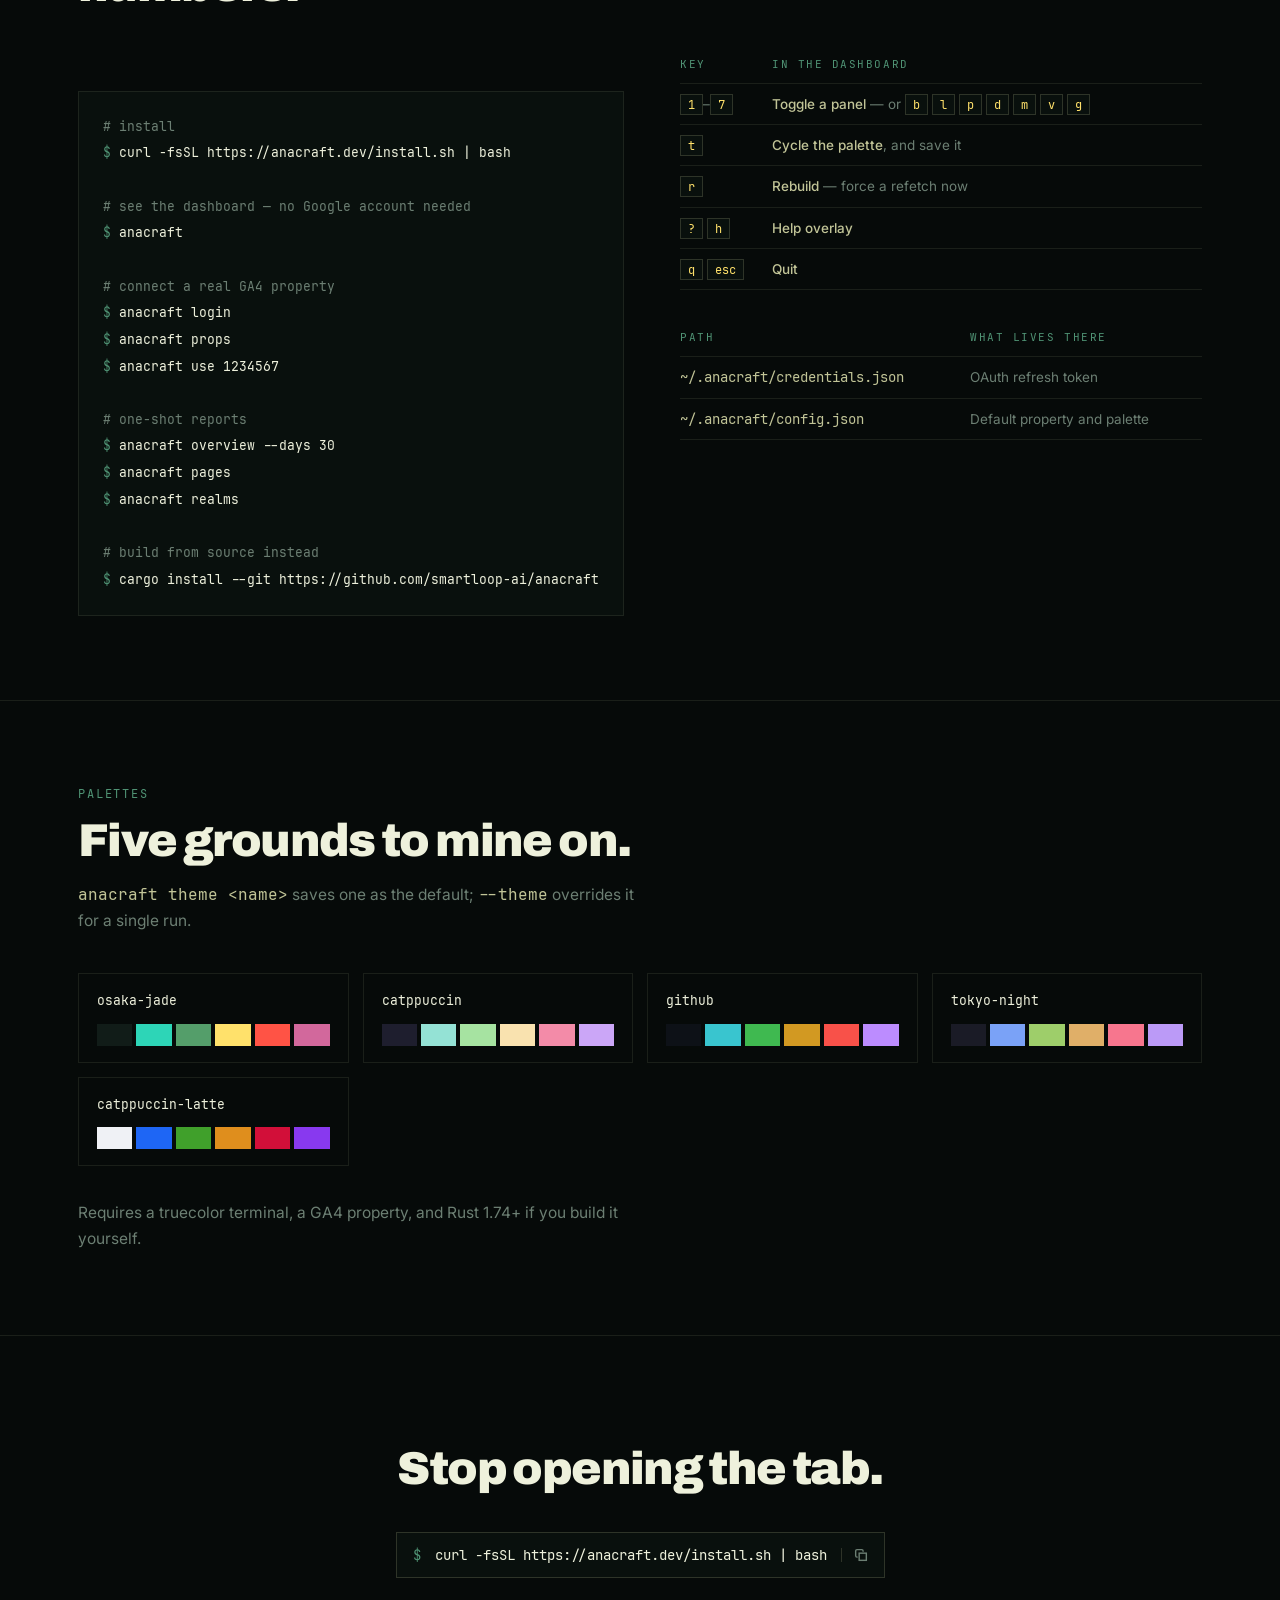
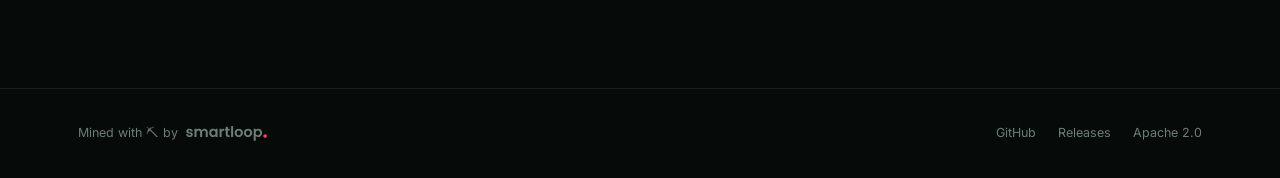
==== commit 1ab8230b: "Brand the site with an A mark, and ship the 0.2.0 work Squashes the 0.2.0 release, the privacy and t" ====
--- a/docs/_of.html
+++ b/docs/_of.html
@@ -13,7 +13,7 @@
 <meta property="og:image" content="https://anacraft.dev/dash.png">
 <meta name="twitter:card" content="summary_large_image">
 <meta name="twitter:image" content="https://anacraft.dev/dash.png">
-<link rel="icon" href="data:image/svg+xml,<svg xmlns='http://www.w3.org/2000/svg' viewBox='0 0 100 100'><text y='.9em' font-size='90'>⛏</text></svg>">
+<link rel="icon" type="image/svg+xml" href="favicon.svg?v=2dd77504">
 <link rel="preconnect" href="https://fonts.googleapis.com">
 <link rel="preconnect" href="https://fonts.gstatic.com" crossorigin>
 <link href="https://fonts.googleapis.com/css2?family=Archivo:wght@500;700;900&family=Inter:wght@400;500;600&display=swap" rel="stylesheet">
@@ -73,10 +73,10 @@
   .nav-in { display: flex; align-items: center; gap: 32px; height: 60px; }
   .brand {
     font-family: 'Archivo', sans-serif; font-weight: 900;
-    font-size: 17px; letter-spacing: -.03em; color: var(--white);
-    display: flex; align-items: center; gap: 8px;
-  }
-  .brand .pick { color: var(--jade); font-size: 15px; }
+    font-size: 20px; letter-spacing: -.03em; color: var(--white);
+    display: flex; align-items: baseline; gap: 0;
+  }
+  .brand .pick { width: 14px; height: 14px; display: block; margin-right: 2px; }
   .nav-links { display: flex; align-items: center; gap: 26px; margin-left: auto; font-size: 13.5px; color: var(--dim); }
   .nav-links a { transition: color .15s; }
   .nav-links a:hover { color: var(--white); }
@@ -361,13 +361,14 @@
     --coral: #dc322f;
   }
   html.light body { background: #fdf6e3; color: #073642; }
+  html.light .dash { filter: invert(1) hue-rotate(180deg); }
 </style>
 </head>
 <body>
 
 <nav>
   <div class="wrap nav-in">
-    <a class="brand" href="/"><span class="pick">⛏</span> anacraft</a>
+    <a class="brand" href="/"><img class="pick" src="mark.svg?v=7b310f6e" alt="A" width="14" height="14">nacraft</a>
     <div class="nav-links">
       <a href="#dashboard">Dashboard</a>
       <a href="#features">Features</a>
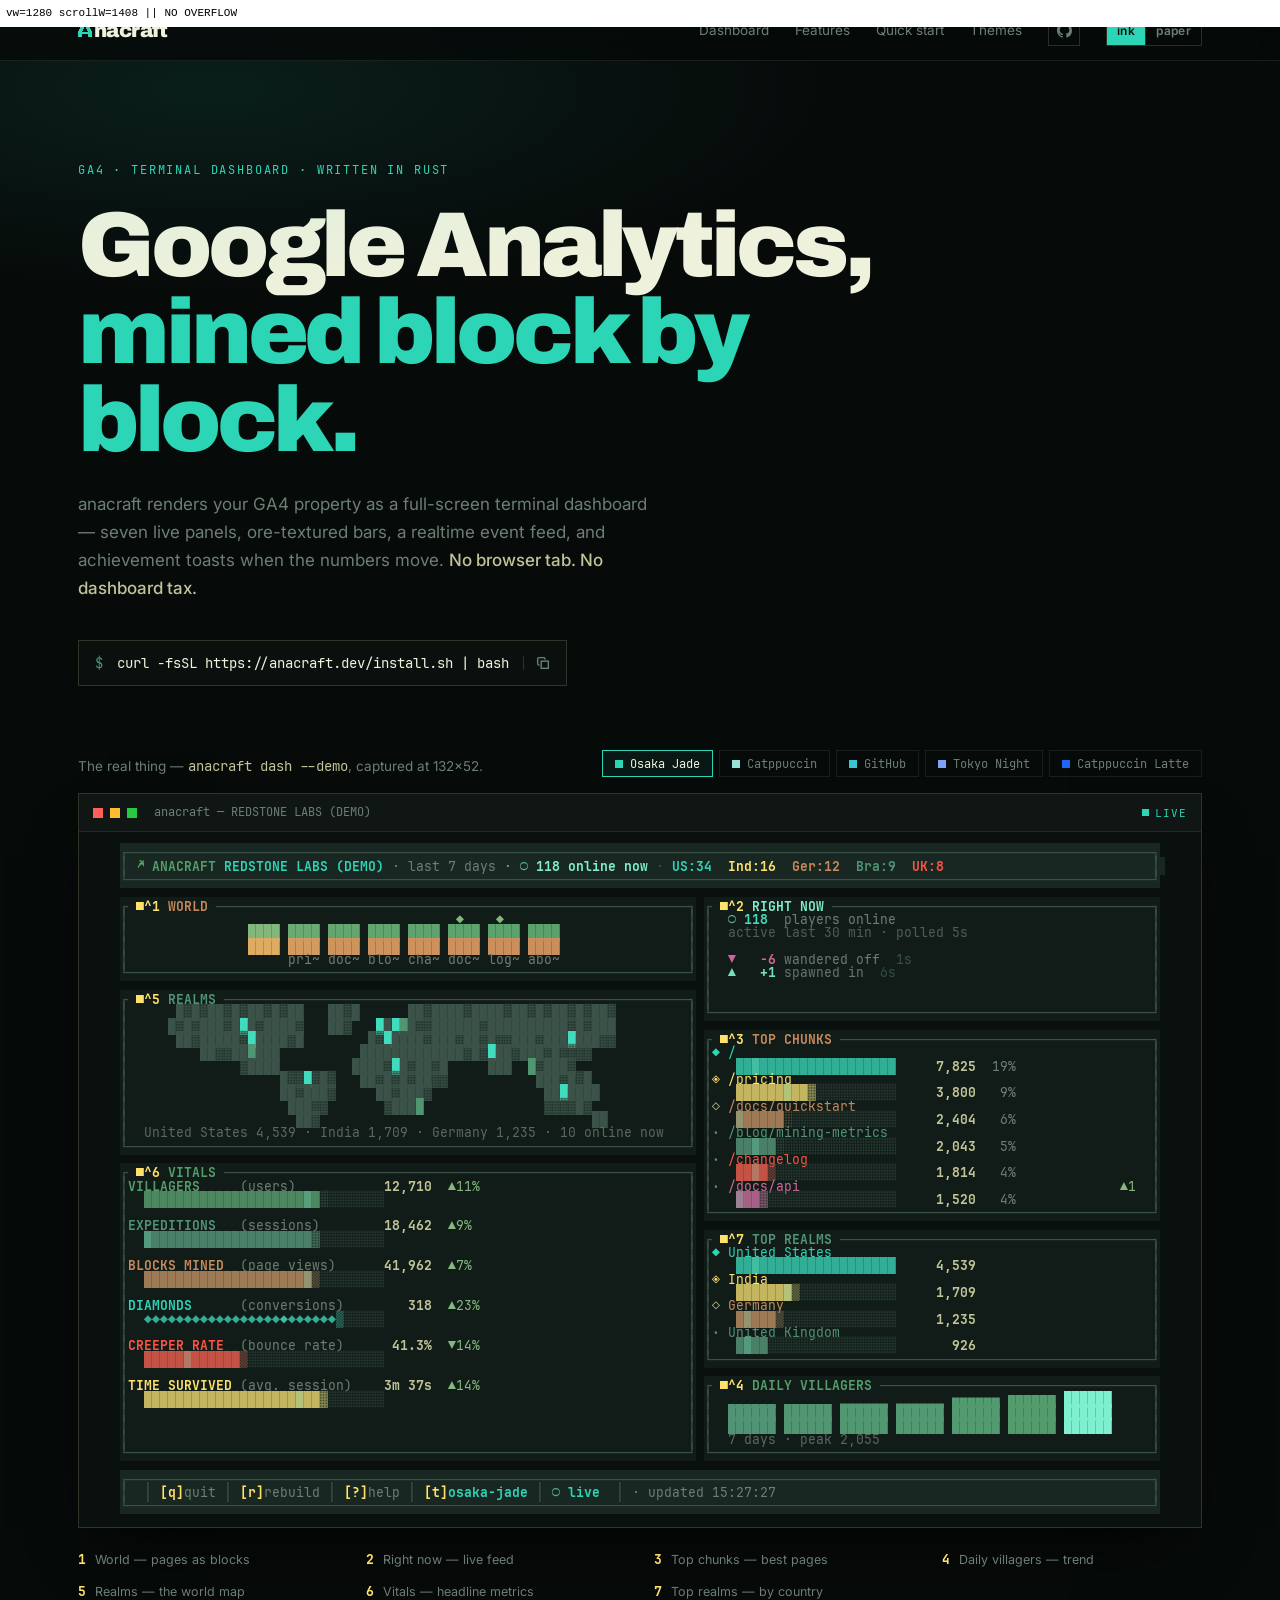
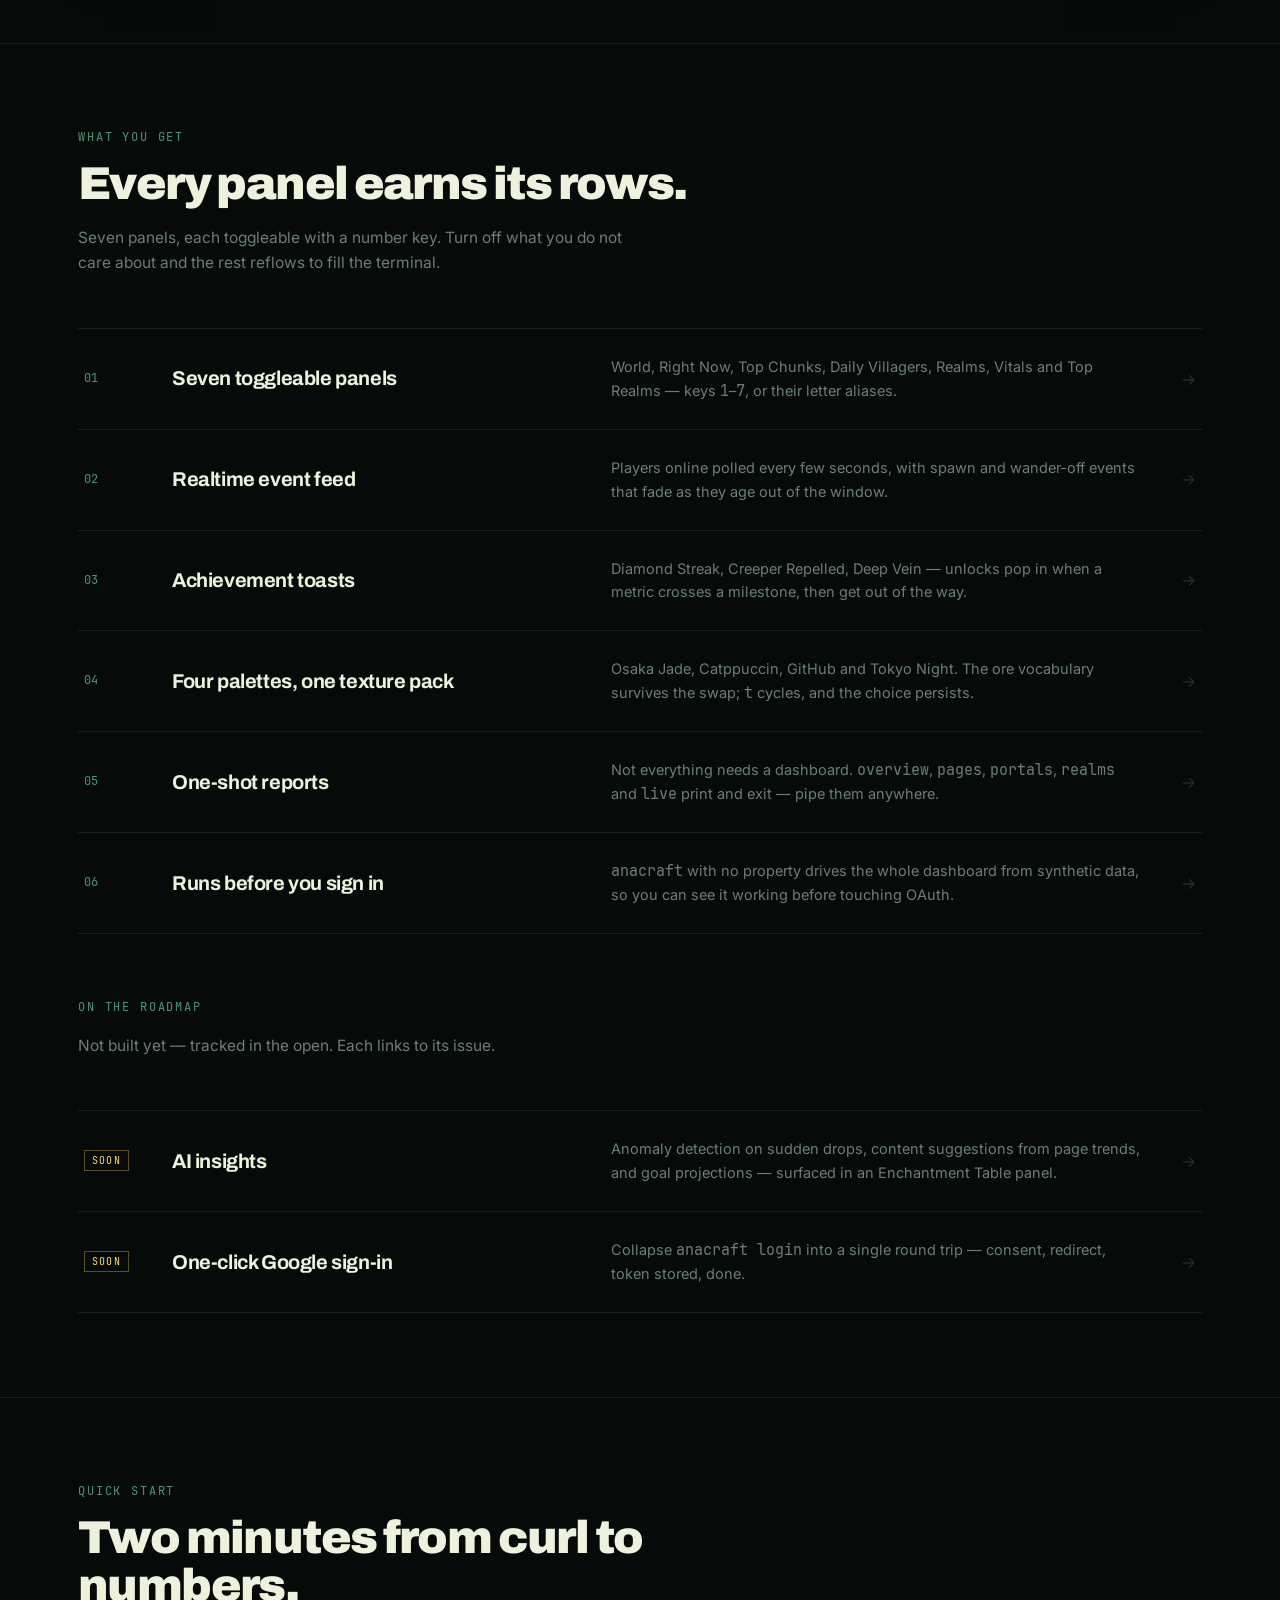
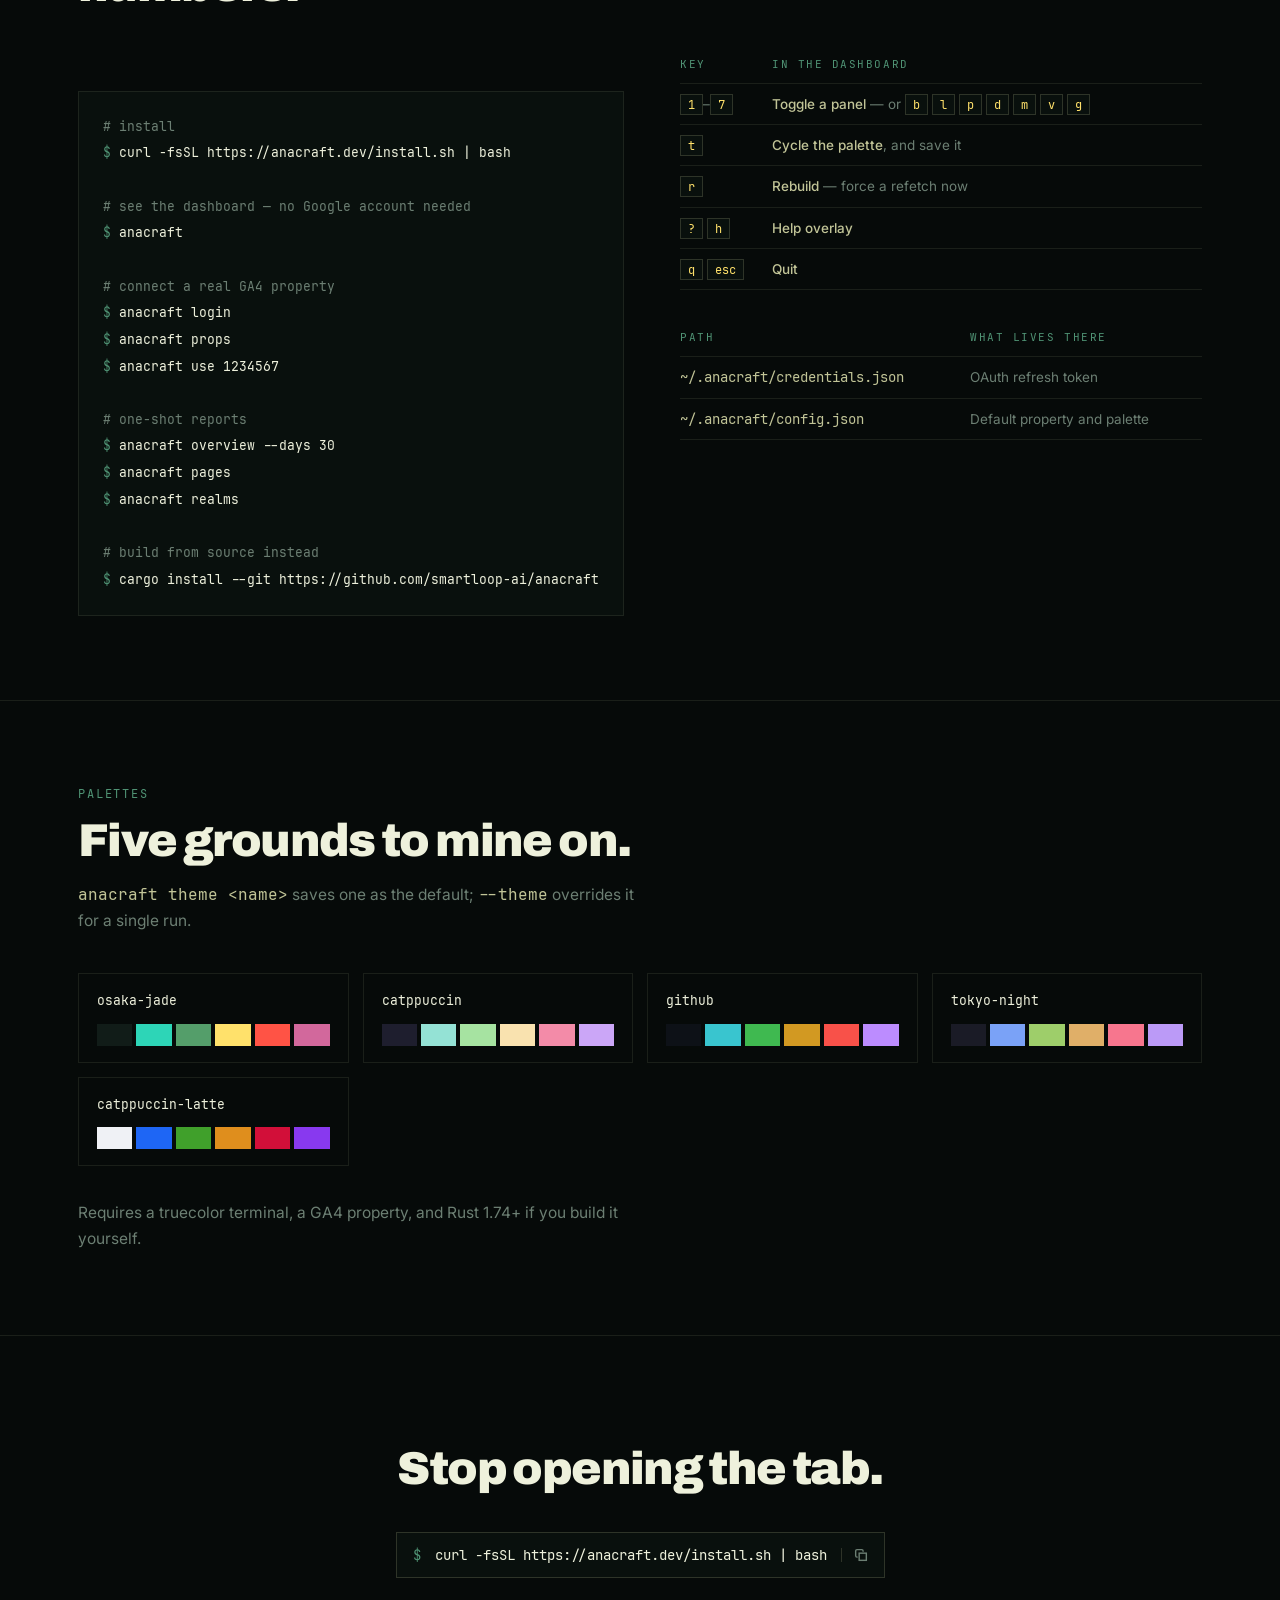
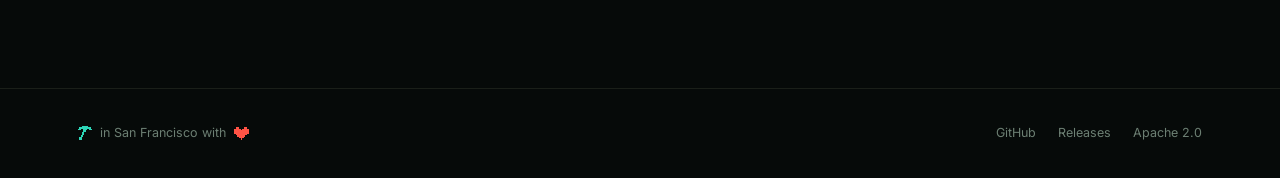
==== commit df049d46: "feat(site): pixel pickaxe + heart footer, name Smartloop Inc Replace the footer's "Mined with ⛏ by [" ====
--- a/docs/_of.html
+++ b/docs/_of.html
@@ -330,9 +330,14 @@
   footer .r { margin-left: auto; display: flex; gap: 22px; }
   footer a:hover { color: var(--jade); }
   footer .by { display: inline-flex; align-items: center; gap: 8px; }
-  .sl { display: inline-flex; align-items: center; color: var(--dim); transition: color .15s; }
-  .sl:hover { color: var(--white); }
-  .sl-logo { height: 15px; width: auto; display: block; }
+  .pixpick { height: 14px; width: auto; display: block; }
+  .heart { height: 13px; width: auto; display: block; transform-origin: center;
+           animation: beat 2.4s ease-in-out infinite; }
+  @keyframes beat { 0%, 40%, 100% { transform: scale(1); }
+                    10% { transform: scale(1.3); }
+                    20% { transform: scale(1); }
+                    30% { transform: scale(1.18); } }
+  @media (prefers-reduced-motion: reduce) { .heart { animation: none; } }
 
   @media (max-width: 560px) {
     .wrap { padding: 0 18px; }
@@ -1045,7 +1050,7 @@
 
 <footer>
   <div class="wrap" style="display:flex;flex-wrap:wrap;gap:16px;align-items:center;width:100%">
-    <span class="by">Mined with ⛏ by <a class="sl" href="https://smartloop.ai" aria-label="Smartloop"><svg class="sl-logo" role="img" aria-label="Smartloop" viewBox="0 0 178 33" fill="none" xmlns="http://www.w3.org/2000/svg"> <path d="M7.99205 24.2881C6.54138 24.2881 5.24005 24.0321 4.08805 23.5201C2.93605 22.9867 2.01871 22.2721 1.33605 21.3761C0.674714 20.4801 0.312047 19.4881 0.248047 18.4001H4.76005C4.84538 19.0827 5.17605 19.6481 5.75205 20.0961C6.34938 20.5441 7.08538 20.7681 7.96005 20.7681C8.81338 20.7681 9.47471 20.5974 9.94405 20.2561C10.4347 19.9147 10.68 19.4774 10.68 18.9441C10.68 18.3681 10.3814 17.9414 9.78405 17.6641C9.20805 17.3654 8.28005 17.0454 7.00005 16.7041C5.67738 16.3841 4.58938 16.0534 3.73605 15.7121C2.90405 15.3707 2.17871 14.8481 1.56005 14.1441C0.962714 13.4401 0.664047 12.4907 0.664047 11.2961C0.664047 10.3147 0.94138 9.41873 1.49605 8.60807C2.07205 7.7974 2.88271 7.1574 3.92805 6.68807C4.99471 6.21873 6.24271 5.98407 7.67205 5.98407C9.78405 5.98407 11.4694 6.5174 12.728 7.58407C13.9867 8.6294 14.68 10.0481 14.808 11.8401H10.52C10.456 11.1361 10.1574 10.5814 9.62405 10.1761C9.11205 9.7494 8.41871 9.53607 7.54405 9.53607C6.73338 9.53607 6.10405 9.6854 5.65605 9.98407C5.22938 10.2827 5.01605 10.6987 5.01605 11.2321C5.01605 11.8294 5.31471 12.2881 5.91205 12.6081C6.50938 12.9067 7.43738 13.2161 8.69605 13.5361C9.97605 13.8561 11.032 14.1867 11.864 14.5281C12.696 14.8694 13.4107 15.4027 14.008 16.1281C14.6267 16.8321 14.9467 17.7707 14.968 18.9441C14.968 19.9681 14.68 20.8854 14.104 21.6961C13.5494 22.5067 12.7387 23.1467 11.672 23.6161C10.6267 24.0641 9.40005 24.2881 7.99205 24.2881Z" fill="currentColor"/> <path d="M40.6615 6.01607C42.8375 6.01607 44.5869 6.68807 45.9095 8.03207C47.2535 9.35474 47.9255 11.2107 47.9255 13.6001V24.0001H43.4455V14.2081C43.4455 12.8214 43.0935 11.7654 42.3895 11.0401C41.6855 10.2934 40.7255 9.92007 39.5095 9.92007C38.2935 9.92007 37.3229 10.2934 36.5975 11.0401C35.8935 11.7654 35.5415 12.8214 35.5415 14.2081V24.0001H31.0615V14.2081C31.0615 12.8214 30.7095 11.7654 30.0055 11.0401C29.3015 10.2934 28.3415 9.92007 27.1255 9.92007C25.8882 9.92007 24.9069 10.2934 24.1815 11.0401C23.4775 11.7654 23.1255 12.8214 23.1255 14.2081V24.0001H18.6455V6.27207H23.1255V8.41607C23.7015 7.6694 24.4375 7.08273 25.3335 6.65607C26.2509 6.2294 27.2535 6.01607 28.3415 6.01607C29.7282 6.01607 30.9655 6.31473 32.0535 6.91207C33.1415 7.48807 33.9842 8.32007 34.5815 9.40807C35.1575 8.38407 35.9895 7.56273 37.0775 6.94407C38.1869 6.3254 39.3815 6.01607 40.6615 6.01607Z" fill="currentColor"/> <path d="M51.0248 15.0721C51.0248 13.2801 51.3768 11.6907 52.0808 10.3041C52.8061 8.9174 53.7768 7.85073 54.9928 7.10407C56.2301 6.3574 57.6061 5.98407 59.1208 5.98407C60.4435 5.98407 61.5955 6.25073 62.5768 6.78407C63.5795 7.3174 64.3795 7.9894 64.9768 8.80007V6.27207H69.4888V24.0001H64.9768V21.4081C64.4008 22.2401 63.6008 22.9334 62.5768 23.4881C61.5741 24.0214 60.4115 24.2881 59.0888 24.2881C57.5955 24.2881 56.2301 23.9041 54.9928 23.1361C53.7768 22.3681 52.8061 21.2907 52.0808 19.9041C51.3768 18.4961 51.0248 16.8854 51.0248 15.0721ZM64.9768 15.1361C64.9768 14.0481 64.7635 13.1201 64.3368 12.3521C63.9101 11.5627 63.3341 10.9654 62.6088 10.5601C61.8835 10.1334 61.1048 9.92007 60.2728 9.92007C59.4408 9.92007 58.6728 10.1227 57.9688 10.5281C57.2648 10.9334 56.6888 11.5307 56.2408 12.3201C55.8141 13.0881 55.6008 14.0054 55.6008 15.0721C55.6008 16.1387 55.8141 17.0774 56.2408 17.8881C56.6888 18.6774 57.2648 19.2854 57.9688 19.7121C58.6941 20.1387 59.4621 20.3521 60.2728 20.3521C61.1048 20.3521 61.8835 20.1494 62.6088 19.7441C63.3341 19.3174 63.9101 18.7201 64.3368 17.9521C64.7635 17.1627 64.9768 16.2241 64.9768 15.1361Z" fill="currentColor"/> <path d="M78.3443 9.02407C78.9203 8.0854 79.667 7.3494 80.5843 6.81607C81.523 6.28273 82.5896 6.01607 83.7843 6.01607V10.7201H82.6003C81.1923 10.7201 80.1256 11.0507 79.4003 11.7121C78.6963 12.3734 78.3443 13.5254 78.3443 15.1681V24.0001H73.8643V6.27207H78.3443V9.02407Z" fill="currentColor"/> <path d="M92.0178 9.95207V18.5281C92.0178 19.1254 92.1565 19.5627 92.4338 19.8401C92.7325 20.0961 93.2231 20.2241 93.9058 20.2241H95.9858V24.0001H93.1698C89.3938 24.0001 87.5058 22.1654 87.5058 18.4961V9.95207H85.3938V6.27207H87.5058V1.88807H92.0178V6.27207H95.9858V9.95207H92.0178Z" fill="currentColor"/> <path d="M103.688 0.320068V24.0001H99.208V0.320068H103.688Z" fill="currentColor"/> <path d="M115.986 24.2881C114.28 24.2881 112.744 23.9147 111.378 23.1681C110.013 22.4001 108.936 21.3227 108.146 19.9361C107.378 18.5494 106.994 16.9494 106.994 15.1361C106.994 13.3227 107.389 11.7227 108.178 10.3361C108.989 8.9494 110.088 7.88273 111.474 7.13607C112.861 6.36807 114.408 5.98407 116.114 5.98407C117.821 5.98407 119.368 6.36807 120.754 7.13607C122.141 7.88273 123.229 8.9494 124.018 10.3361C124.829 11.7227 125.234 13.3227 125.234 15.1361C125.234 16.9494 124.818 18.5494 123.986 19.9361C123.176 21.3227 122.066 22.4001 120.658 23.1681C119.272 23.9147 117.714 24.2881 115.986 24.2881ZM115.986 20.3841C116.797 20.3841 117.554 20.1921 118.258 19.8081C118.984 19.4027 119.56 18.8054 119.986 18.0161C120.413 17.2267 120.626 16.2667 120.626 15.1361C120.626 13.4507 120.178 12.1601 119.282 11.2641C118.408 10.3467 117.33 9.88807 116.05 9.88807C114.77 9.88807 113.693 10.3467 112.818 11.2641C111.965 12.1601 111.538 13.4507 111.538 15.1361C111.538 16.8214 111.954 18.1227 112.786 19.0401C113.64 19.9361 114.706 20.3841 115.986 20.3841Z" fill="currentColor"/> <path d="M136.393 24.2881C134.686 24.2881 133.15 23.9147 131.785 23.1681C130.419 22.4001 129.342 21.3227 128.553 19.9361C127.785 18.5494 127.401 16.9494 127.401 15.1361C127.401 13.3227 127.795 11.7227 128.585 10.3361C129.395 8.9494 130.494 7.88273 131.881 7.13607C133.267 6.36807 134.814 5.98407 136.521 5.98407C138.227 5.98407 139.774 6.36807 141.161 7.13607C142.547 7.88273 143.635 8.9494 144.425 10.3361C145.235 11.7227 145.641 13.3227 145.641 15.1361C145.641 16.9494 145.225 18.5494 144.393 19.9361C143.582 21.3227 142.473 22.4001 141.065 23.1681C139.678 23.9147 138.121 24.2881 136.393 24.2881ZM136.393 20.3841C137.203 20.3841 137.961 20.1921 138.665 19.8081C139.39 19.4027 139.966 18.8054 140.393 18.0161C140.819 17.2267 141.033 16.2667 141.033 15.1361C141.033 13.4507 140.585 12.1601 139.689 11.2641C138.814 10.3467 137.737 9.88807 136.457 9.88807C135.177 9.88807 134.099 10.3467 133.225 11.2641C132.371 12.1601 131.945 13.4507 131.945 15.1361C131.945 16.8214 132.361 18.1227 133.193 19.0401C134.046 19.9361 135.113 20.3841 136.393 20.3841Z" fill="currentColor"/> <path d="M153.407 8.83207C153.983 8.0214 154.772 7.3494 155.775 6.81607C156.799 6.2614 157.961 5.98407 159.263 5.98407C160.777 5.98407 162.143 6.3574 163.359 7.10407C164.596 7.85073 165.567 8.9174 166.271 10.3041C166.996 11.6694 167.359 13.2587 167.359 15.0721C167.359 16.8854 166.996 18.4961 166.271 19.9041C165.567 21.2907 164.596 22.3681 163.359 23.1361C162.143 23.9041 160.777 24.2881 159.263 24.2881C157.961 24.2881 156.809 24.0214 155.807 23.4881C154.825 22.9547 154.025 22.2827 153.407 21.4721V32.4481H148.927V6.27207H153.407V8.83207ZM162.783 15.0721C162.783 14.0054 162.559 13.0881 162.111 12.3201C161.684 11.5307 161.108 10.9334 160.383 10.5281C159.679 10.1227 158.911 9.92007 158.079 9.92007C157.268 9.92007 156.5 10.1334 155.775 10.5601C155.071 10.9654 154.495 11.5627 154.047 12.3521C153.62 13.1414 153.407 14.0694 153.407 15.1361C153.407 16.2027 153.62 17.1307 154.047 17.9201C154.495 18.7094 155.071 19.3174 155.775 19.7441C156.5 20.1494 157.268 20.3521 158.079 20.3521C158.911 20.3521 159.679 20.1387 160.383 19.7121C161.108 19.2854 161.684 18.6774 162.111 17.8881C162.559 17.0987 162.783 16.1601 162.783 15.0721Z" fill="currentColor"/> <path d="M178 22.0001C178 24.2092 176.209 26.0001 174 26.0001C171.791 26.0001 170 24.2092 170 22.0001C170 19.7909 171.791 18.0001 174 18.0001C176.209 18.0001 178 19.7909 178 22.0001Z" fill="#FF3478"/> </svg></a></span>
+    <span class="by"><svg class="pixpick" role="img" aria-label="Mined" viewBox="0 0 11 11" fill="var(--jade)" shape-rendering="crispEdges" xmlns="http://www.w3.org/2000/svg"><rect x="3" y="0" width="5" height="1"/><rect x="1" y="1" width="9" height="1"/><rect x="0" y="2" width="2" height="1"/><rect x="4" y="2" width="3" height="1"/><rect x="9" y="2" width="2" height="1"/><rect x="4" y="3" width="2" height="1"/><rect x="4" y="4" width="2" height="1"/><rect x="3" y="5" width="2" height="1"/><rect x="3" y="6" width="2" height="1"/><rect x="2" y="7" width="2" height="1"/><rect x="2" y="8" width="2" height="1"/><rect x="1" y="9" width="2" height="1"/><rect x="1" y="10" width="2" height="1"/></svg> in San Francisco with <svg class="heart" role="img" aria-label="love" viewBox="0 0 9 8" fill="var(--coral)" shape-rendering="crispEdges" xmlns="http://www.w3.org/2000/svg"><rect x="1" y="0" width="2" height="1"/><rect x="6" y="0" width="2" height="1"/><rect x="0" y="1" width="4" height="1"/><rect x="5" y="1" width="4" height="1"/><rect x="0" y="2" width="9" height="1"/><rect x="0" y="3" width="9" height="1"/><rect x="1" y="4" width="7" height="1"/><rect x="2" y="5" width="5" height="1"/><rect x="3" y="6" width="3" height="1"/><rect x="4" y="7" width="1" height="1"/></svg></span>
     <span class="r">
       <a href="https://github.com/smartloop-ai/anacraft">GitHub</a>
       <a href="https://github.com/smartloop-ai/anacraft/releases">Releases</a>
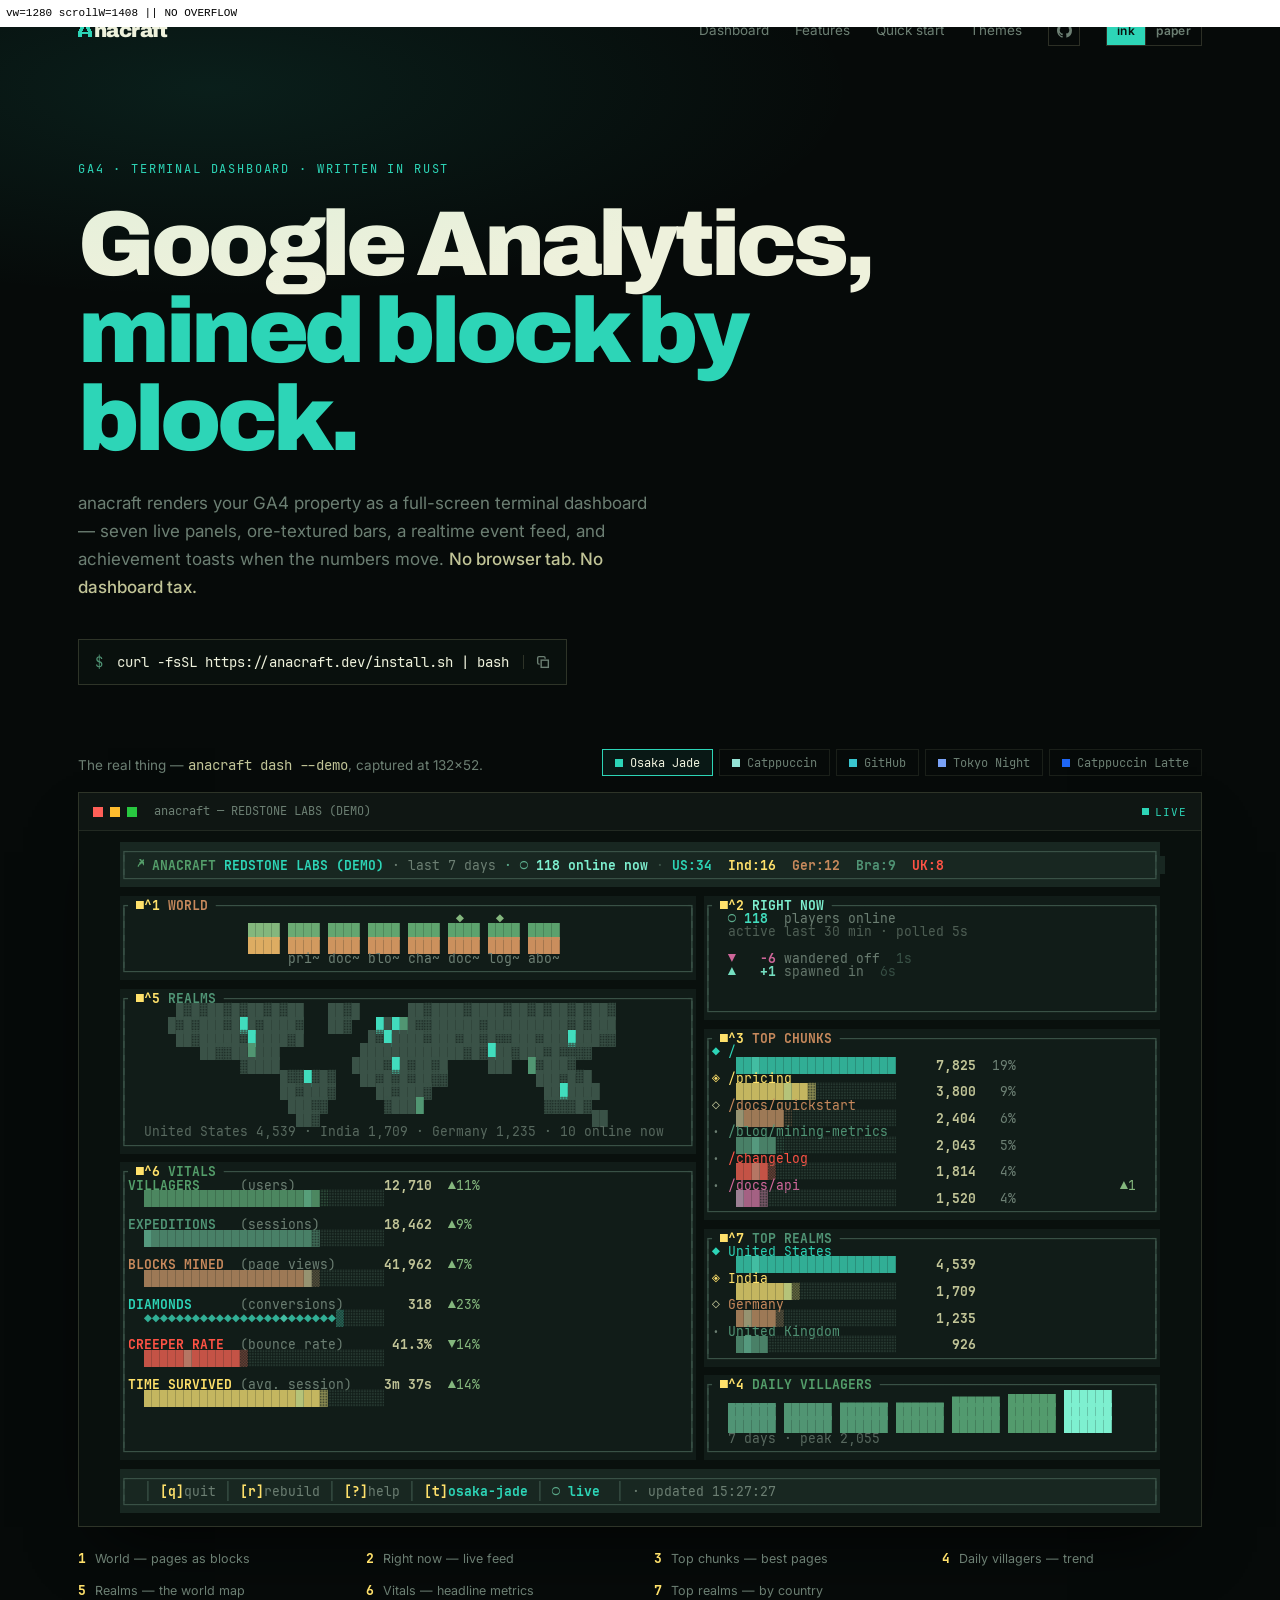
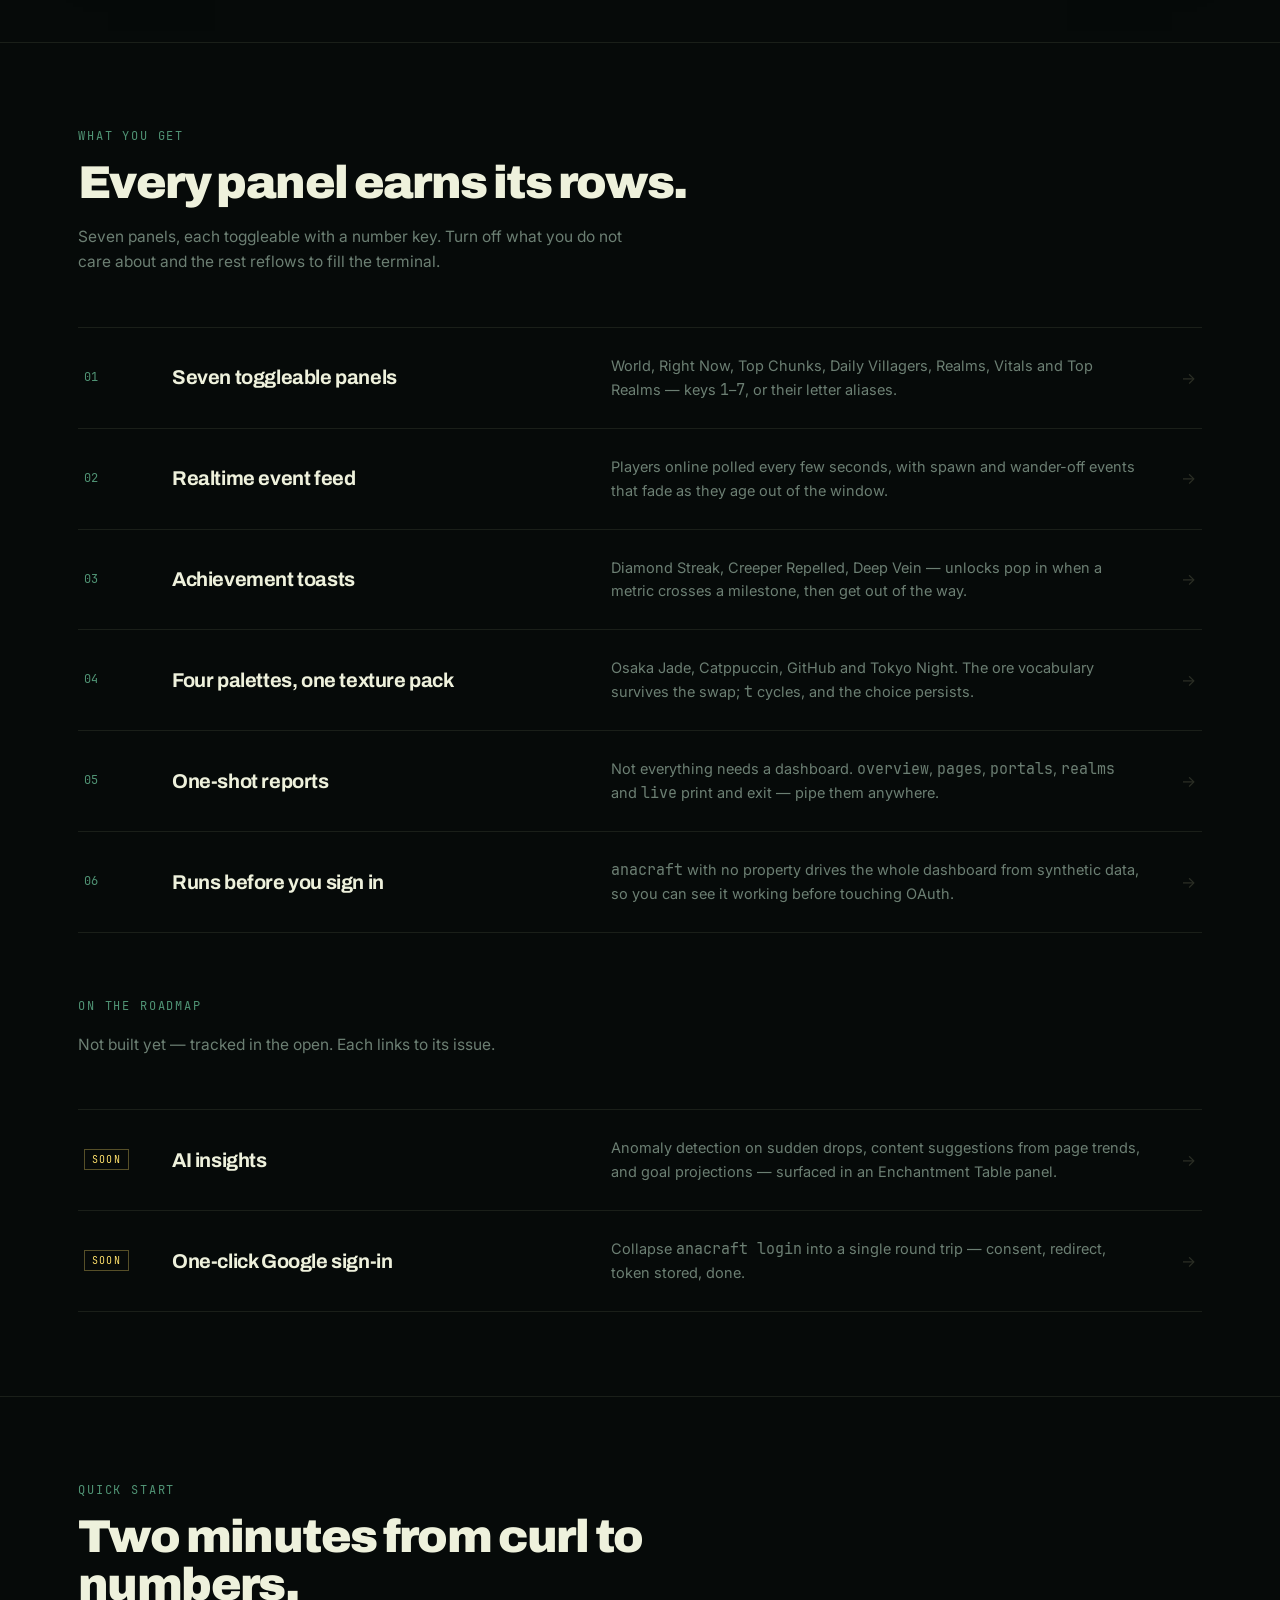
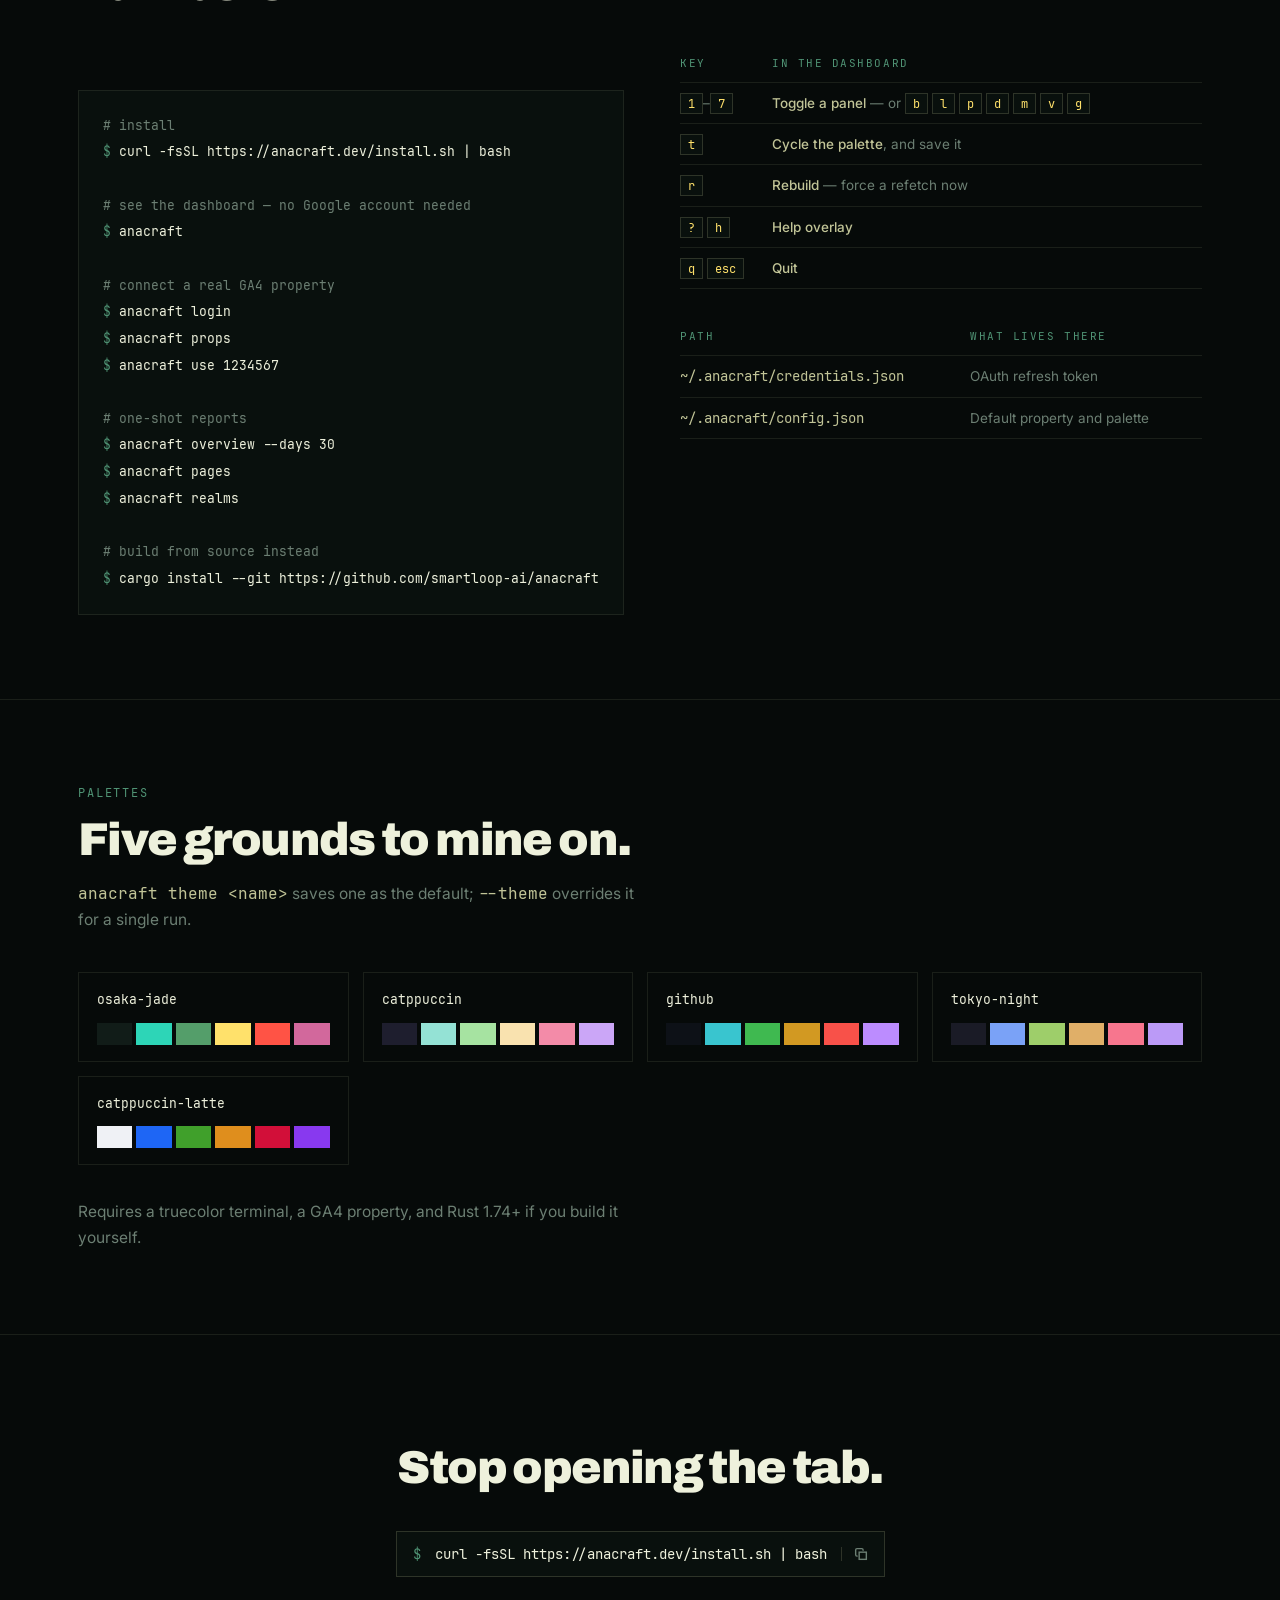
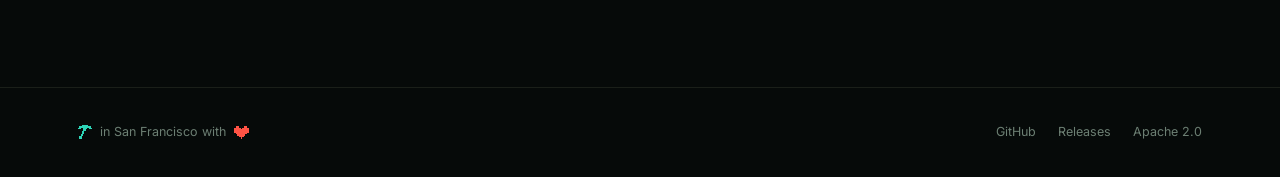
==== commit 4fc70246: "site: unpin the header, and make the nav and footer components The nav was pinned over the page with" ====
--- a/docs/_of.html
+++ b/docs/_of.html
@@ -49,7 +49,7 @@
     --mono: 'JetBrains Mono', ui-monospace, SFMono-Regular, Menlo, Consolas, monospace;
   }
   * { margin: 0; padding: 0; box-sizing: border-box; }
-  html { scroll-behavior: smooth; scroll-padding-top: 84px; }
+  html { scroll-behavior: smooth; scroll-padding-top: 24px; }
   body {
     font-family: 'Inter', -apple-system, BlinkMacSystemFont, 'Segoe UI', sans-serif;
     background: var(--ground);
@@ -65,10 +65,9 @@
 
   /* ── nav ───────────────────────────────────────────── */
   nav {
-    position: sticky; top: 0; z-index: 50;
-    background: rgba(6,10,9,.82);
-    backdrop-filter: blur(14px);
-    border-bottom: 1px solid var(--line);
+    /* Not pinned: the nav is the top of the page, not a bar laid over it, so it
+       scrolls away with everything else and takes the ground it sits on. */
+    position: relative; z-index: 1;
   }
   .nav-in { display: flex; align-items: center; gap: 32px; height: 60px; }
   .brand {
@@ -107,7 +106,6 @@
   .mode-toggle button[aria-pressed="true"] {
     background: var(--jade); color: var(--ink);
   }
-  html.light nav { background: rgba(253,246,227,.82); }
   @media (max-width: 720px) { .nav-links a:not(.nav-gh):not(.mode-toggle) { display: none; } }
 
   /* ── hero ──────────────────────────────────────────── */
